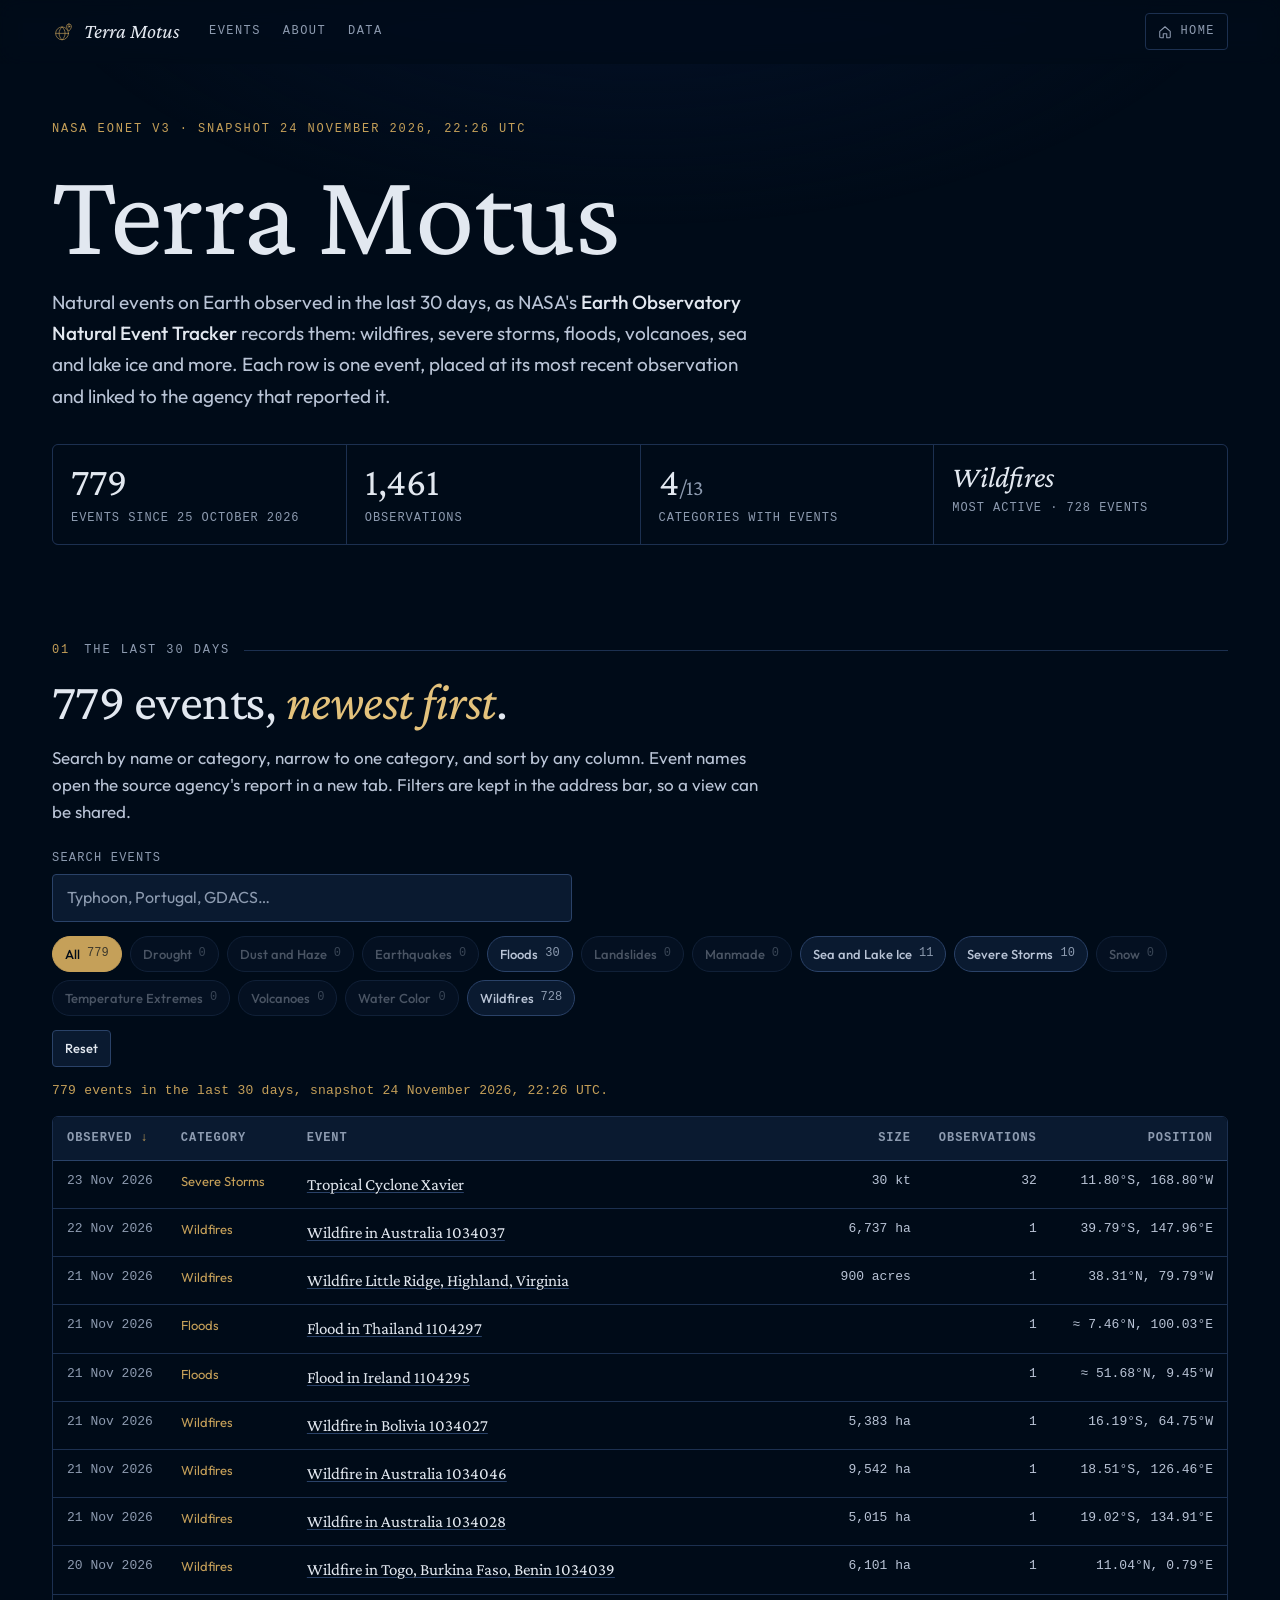
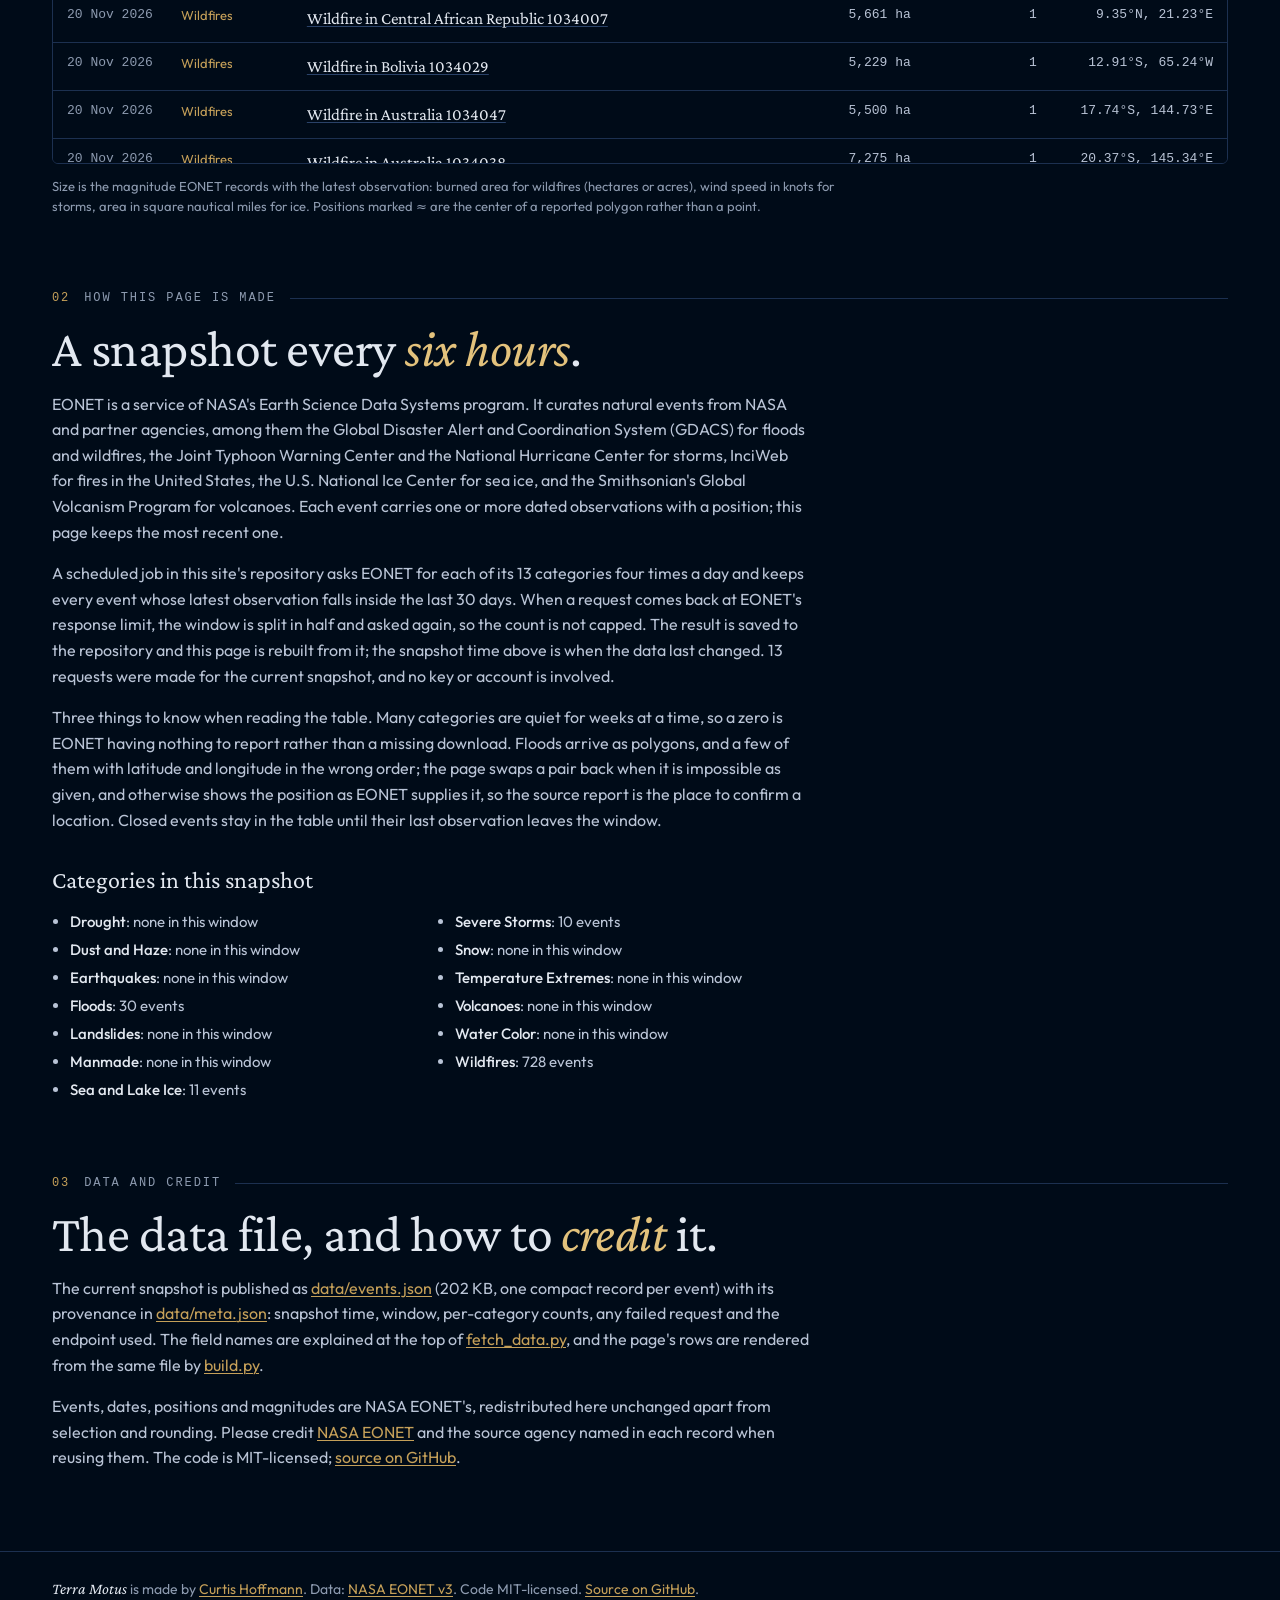
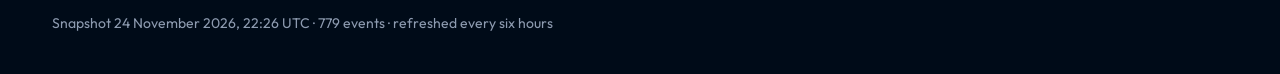
==== index.html @ b8966e3f "Refresh EONET snapshot 2026-11-24T22:26:30Z" ====
<!doctype html>
<html lang="en">
<head>
<meta charset="utf-8">
<meta name="viewport" content="width=device-width, initial-scale=1, viewport-fit=cover">
<title>Terra Motus · Natural events on Earth in the last 30 days</title>
<meta name="description" content="779 natural events observed on Earth in the 30 days to 24 November 2026, from NASA's Earth Observatory Natural Event Tracker (EONET): wildfires, severe storms, floods, volcanoes, sea and lake ice and more, each linked to the agency that reported it. Refreshed every six hours.">
<meta name="author" content="Curtis Hoffmann">
<meta name="robots" content="index, follow, max-image-preview:large">
<meta name="theme-color" content="#000b18">
<meta name="color-scheme" content="dark">
<link rel="canonical" href="https://curtishoffmann.com/terramotus/">
<link rel="icon" href="assets/favicon.svg" type="image/svg+xml">
<link rel="icon" href="assets/favicon-32.png" sizes="32x32" type="image/png">
<link rel="apple-touch-icon" href="assets/apple-touch-icon.png">
<meta property="og:type" content="website">
<meta property="og:site_name" content="Curtis Hoffmann">
<meta property="og:locale" content="en_US">
<meta property="og:title" content="Terra Motus · Natural events on Earth in the last 30 days">
<meta property="og:description" content="779 natural events observed on Earth in the 30 days to 24 November 2026, from NASA EONET: wildfires, severe storms, floods, volcanoes, sea ice and more. Refreshed every six hours.">
<meta property="og:url" content="https://curtishoffmann.com/terramotus/">
<meta property="og:image" content="https://curtishoffmann.com/terramotus/assets/og-image.png">
<meta property="og:image:width" content="1200">
<meta property="og:image:height" content="630">
<meta property="og:image:alt" content="Terra Motus: natural events on Earth from NASA EONET">
<meta name="twitter:card" content="summary_large_image">
<meta name="twitter:title" content="Terra Motus · Natural events on Earth in the last 30 days">
<meta name="twitter:description" content="779 natural events observed on Earth in the 30 days to 24 November 2026, from NASA EONET. Refreshed every six hours.">
<meta name="twitter:image" content="https://curtishoffmann.com/terramotus/assets/og-image.png">
<link rel="preconnect" href="https://fonts.googleapis.com">
<link rel="preconnect" href="https://fonts.gstatic.com" crossorigin>
<link href="https://fonts.googleapis.com/css2?family=Outfit:wght@400;500;600&amp;family=Crimson+Pro:ital,wght@0,400;0,600;1,400&amp;display=swap" rel="stylesheet">
<link rel="stylesheet" href="assets/styles.css?v=20261124T2226">
<script type="application/ld+json">
{
 "@context": "https://schema.org",
 "@graph": [
  {
   "@type": "WebPage",
   "@id": "https://curtishoffmann.com/terramotus/",
   "url": "https://curtishoffmann.com/terramotus/",
   "name": "Terra Motus · Natural events on Earth in the last 30 days",
   "description": "779 natural events observed on Earth in the 30 days to 24 November 2026, from NASA's Earth Observatory Natural Event Tracker (EONET): wildfires, severe storms, floods, volcanoes, sea and lake ice and more, each linked to the agency that reported it.",
   "author": {
    "@type": "Person",
    "name": "Curtis Hoffmann",
    "url": "https://curtishoffmann.com/"
   },
   "dateModified": "2026-11-24T22:26:30Z",
   "inLanguage": "en",
   "isPartOf": {
    "@type": "WebSite",
    "name": "Curtis Hoffmann",
    "url": "https://curtishoffmann.com/"
   },
   "primaryImageOfPage": "https://curtishoffmann.com/terramotus/assets/og-image.png"
  },
  {
   "@type": "Dataset",
   "@id": "https://curtishoffmann.com/terramotus/data/events.json",
   "name": "Terra Motus EONET snapshot",
   "description": "779 EONET events whose most recent observation falls in the 30 days before 24 November 2026, 22:26 UTC: id, title, category, latest and first observation dates, observation count, position of the latest observation, magnitude where given, source link and closing date. Refreshed every six hours by a GitHub Actions workflow.",
   "creator": {
    "@type": "Person",
    "name": "Curtis Hoffmann",
    "url": "https://curtishoffmann.com/"
   },
   "dateModified": "2026-11-24T22:26:30Z",
   "temporalCoverage": "2026-10-25/2026-11-24",
   "isBasedOn": "https://eonet.gsfc.nasa.gov/",
   "sdPublisher": {
    "@type": "Organization",
    "name": "NASA Earth Science Data Systems",
    "url": "https://eonet.gsfc.nasa.gov/"
   },
   "keywords": [
    "NASA EONET",
    "natural events",
    "wildfires",
    "severe storms",
    "floods",
    "volcanoes",
    "sea ice",
    "Earth observation"
   ],
   "distribution": {
    "@type": "DataDownload",
    "encodingFormat": "application/json",
    "contentUrl": "https://curtishoffmann.com/terramotus/data/events.json"
   }
  },
  {
   "@type": "BreadcrumbList",
   "itemListElement": [
    {
     "@type": "ListItem",
     "position": 1,
     "name": "Curtis Hoffmann",
     "item": "https://curtishoffmann.com/"
    },
    {
     "@type": "ListItem",
     "position": 2,
     "name": "Terra Motus",
     "item": "https://curtishoffmann.com/terramotus/"
    }
   ]
  }
 ]
}
</script>
</head>
<body>
<a class="skip-link" href="#main">Skip to content</a>

<nav class="nav" id="nav" aria-label="Page sections">
  <div class="nav-inner">
    <a class="nav-title" href="https://curtishoffmann.com/terramotus/">
      <svg class="mark" viewBox="0 0 48 48" fill="none" stroke="currentColor" stroke-width="1.4" stroke-linecap="round" stroke-linejoin="round" aria-hidden="true"><circle cx="22" cy="27" r="14"/><path d="M8 27h28"/><path d="M22 13c-4.5 4-6.5 8.5-6.5 14s2 10 6.5 14M22 13c4.5 4 6.5 8.5 6.5 14s-2 10-6.5 14"/><path d="M37 6.5a5.5 5.5 0 0 0-5.5 5.5c0 4 5.5 10 5.5 10s5.5-6 5.5-10A5.5 5.5 0 0 0 37 6.5z" fill="#000b18"/><circle cx="37" cy="12" r="1.8"/></svg>
      <span>Terra Motus</span>
    </a>
    <div class="nav-links" id="nav-links">
      <a class="nav-link" href="#events">Events</a>
      <a class="nav-link" href="#about">About</a>
      <a class="nav-link" href="#data">Data</a>
    </div>
    <a class="nav-home" href="https://curtishoffmann.com/" title="Curtis Hoffmann, home">
      <svg viewBox="0 0 24 24" fill="none" stroke="currentColor" stroke-width="1.8" stroke-linecap="round" stroke-linejoin="round" aria-hidden="true"><path d="M3 11l9-8 9 8v9a2 2 0 0 1-2 2h-4v-7H9v7H5a2 2 0 0 1-2-2v-9z"/></svg>
      <span class="lbl">Home</span>
    </a>
  </div>
</nav>

<main id="main">
<header class="hero wrap">
  <p class="eyebrow">NASA EONET v3 · snapshot 24 November 2026, 22:26 UTC</p>
  <h1>Terra Motus</h1>
  <p class="lead">Natural events on Earth observed in the last 30 days, as NASA's <strong>Earth Observatory Natural Event Tracker</strong> records them: wildfires, severe storms, floods, volcanoes, sea and lake ice and more. Each row is one event, placed at its most recent observation and linked to the agency that reported it.</p>
  <div class="stats" role="list">
    <div class="stat" role="listitem"><div class="num">779</div><div class="lbl">events since 25 October 2026</div></div>
    <div class="stat" role="listitem"><div class="num">1,461</div><div class="lbl">observations</div></div>
    <div class="stat" role="listitem"><div class="num">4<span class="of">/13</span></div><div class="lbl">categories with events</div></div>
    <div class="stat" role="listitem"><div class="num small">Wildfires</div><div class="lbl">most active · 728 events</div></div>
  </div>
</header>

<section id="events" class="block wrap">
  <div class="section-label"><span class="num">01</span><span>The last 30 days</span><span class="rule"></span></div>
  <h2>779 events, <em>newest first</em>.</h2>
  <p class="deck">Search by name or category, narrow to one category, and sort by any column. Event names open the source agency's report in a new tab. Filters are kept in the address bar, so a view can be shared.</p>
  
  <div class="filters">
    <div class="f-q"><label for="f-q">Search events</label><input id="f-q" type="search" placeholder="Typhoon, Portugal, GDACS…" autocomplete="off"></div>
    <div class="f-cats" role="group" aria-label="Filter by category">
        <button type="button" class="chip" data-c="" aria-pressed="true">All <span class="cnt">779</span></button>
        <button type="button" class="chip" data-c="drought" aria-pressed="false" disabled>Drought <span class="cnt">0</span></button>
        <button type="button" class="chip" data-c="dustHaze" aria-pressed="false" disabled>Dust and Haze <span class="cnt">0</span></button>
        <button type="button" class="chip" data-c="earthquakes" aria-pressed="false" disabled>Earthquakes <span class="cnt">0</span></button>
        <button type="button" class="chip" data-c="floods" aria-pressed="false">Floods <span class="cnt">30</span></button>
        <button type="button" class="chip" data-c="landslides" aria-pressed="false" disabled>Landslides <span class="cnt">0</span></button>
        <button type="button" class="chip" data-c="manmade" aria-pressed="false" disabled>Manmade <span class="cnt">0</span></button>
        <button type="button" class="chip" data-c="seaLakeIce" aria-pressed="false">Sea and Lake Ice <span class="cnt">11</span></button>
        <button type="button" class="chip" data-c="severeStorms" aria-pressed="false">Severe Storms <span class="cnt">10</span></button>
        <button type="button" class="chip" data-c="snow" aria-pressed="false" disabled>Snow <span class="cnt">0</span></button>
        <button type="button" class="chip" data-c="tempExtremes" aria-pressed="false" disabled>Temperature Extremes <span class="cnt">0</span></button>
        <button type="button" class="chip" data-c="volcanoes" aria-pressed="false" disabled>Volcanoes <span class="cnt">0</span></button>
        <button type="button" class="chip" data-c="waterColor" aria-pressed="false" disabled>Water Color <span class="cnt">0</span></button>
        <button type="button" class="chip" data-c="wildfires" aria-pressed="false">Wildfires <span class="cnt">728</span></button>
    </div>
    <div class="f-actions"><button class="btn small" type="button" id="f-reset">Reset</button></div>
  </div>
  <p class="status" id="status" aria-live="polite">779 events in the last 30 days, snapshot 24 November 2026, 22:26 UTC.</p>
  <noscript><p class="note">Search, filters and sorting need JavaScript. The full table is below, newest first.</p></noscript>
  <div class="table-wrap">
    <table class="events" id="events-table">
      <caption class="sr-only">Natural events observed in the last 30 days, from NASA EONET, newest first</caption>
      <thead>
        <tr>
          <th scope="col" data-k="d" aria-sort="descending"><button type="button">Observed</button></th>
          <th scope="col" data-k="c"><button type="button">Category</button></th>
          <th scope="col" data-k="t"><button type="button">Event</button></th>
          <th scope="col" data-k="m" class="num"><button type="button">Size</button></th>
          <th scope="col" data-k="n" class="num"><button type="button">Observations</button></th>
          <th scope="col" class="num">Position</th>
        </tr>
      </thead>
      <tbody id="rows">
<tr><td>23 Nov 2026</td><td>Severe Storms</td><td><a href="https://www.metoc.navy.mil/jtwc/products/sh0427.tcw" target="_blank" rel="noopener">Tropical Cyclone Xavier</a></td><td>30 kt</td><td title="Observed 32 times since 15 Nov 2026">32</td><td>11.80°S, 168.80°W</td></tr>
<tr><td>22 Nov 2026</td><td>Wildfires</td><td><a href="https://www.gdacs.org/report.aspx?eventtype=WF&amp;eventid=1034037" target="_blank" rel="noopener">Wildfire in Australia 1034037</a></td><td>6,737 ha</td><td>1</td><td>39.79°S, 147.96°E</td></tr>
<tr><td>21 Nov 2026</td><td>Wildfires</td><td><a href="https://irwin.doi.gov/observer/incidents/2026-VAVAF-260139" target="_blank" rel="noopener">Wildfire Little Ridge, Highland, Virginia</a></td><td>900 acres</td><td>1</td><td>38.31°N, 79.79°W</td></tr>
<tr><td>21 Nov 2026</td><td>Floods</td><td><a href="https://www.gdacs.org/report.aspx?eventtype=FL&amp;eventid=1104297" target="_blank" rel="noopener">Flood in Thailand 1104297</a></td><td></td><td>1</td><td>≈ 7.46°N, 100.03°E</td></tr>
<tr><td>21 Nov 2026</td><td>Floods</td><td><a href="https://www.gdacs.org/report.aspx?eventtype=FL&amp;eventid=1104295" target="_blank" rel="noopener">Flood in Ireland 1104295</a></td><td></td><td>1</td><td>≈ 51.68°N, 9.45°W</td></tr>
<tr><td>21 Nov 2026</td><td>Wildfires</td><td><a href="https://www.gdacs.org/report.aspx?eventtype=WF&amp;eventid=1034027" target="_blank" rel="noopener">Wildfire in Bolivia 1034027</a></td><td>5,383 ha</td><td>1</td><td>16.19°S, 64.75°W</td></tr>
<tr><td>21 Nov 2026</td><td>Wildfires</td><td><a href="https://www.gdacs.org/report.aspx?eventtype=WF&amp;eventid=1034046" target="_blank" rel="noopener">Wildfire in Australia 1034046</a></td><td>9,542 ha</td><td>1</td><td>18.51°S, 126.46°E</td></tr>
<tr><td>21 Nov 2026</td><td>Wildfires</td><td><a href="https://www.gdacs.org/report.aspx?eventtype=WF&amp;eventid=1034028" target="_blank" rel="noopener">Wildfire in Australia 1034028</a></td><td>5,015 ha</td><td>1</td><td>19.02°S, 134.91°E</td></tr>
<tr><td>20 Nov 2026</td><td>Wildfires</td><td><a href="https://www.gdacs.org/report.aspx?eventtype=WF&amp;eventid=1034039" target="_blank" rel="noopener">Wildfire in Togo, Burkina Faso, Benin 1034039</a></td><td>6,101 ha</td><td>1</td><td>11.04°N, 0.79°E</td></tr>
<tr><td>20 Nov 2026</td><td>Wildfires</td><td><a href="https://www.gdacs.org/report.aspx?eventtype=WF&amp;eventid=1034007" target="_blank" rel="noopener">Wildfire in Central African Republic 1034007</a></td><td>5,661 ha</td><td>1</td><td>9.35°N, 21.23°E</td></tr>
<tr><td>20 Nov 2026</td><td>Wildfires</td><td><a href="https://www.gdacs.org/report.aspx?eventtype=WF&amp;eventid=1034029" target="_blank" rel="noopener">Wildfire in Bolivia 1034029</a></td><td>5,229 ha</td><td>1</td><td>12.91°S, 65.24°W</td></tr>
<tr><td>20 Nov 2026</td><td>Wildfires</td><td><a href="https://www.gdacs.org/report.aspx?eventtype=WF&amp;eventid=1034047" target="_blank" rel="noopener">Wildfire in Australia 1034047</a></td><td>5,500 ha</td><td>1</td><td>17.74°S, 144.73°E</td></tr>
<tr><td>20 Nov 2026</td><td>Wildfires</td><td><a href="https://www.gdacs.org/report.aspx?eventtype=WF&amp;eventid=1034038" target="_blank" rel="noopener">Wildfire in Australia 1034038</a></td><td>7,275 ha</td><td>1</td><td>20.37°S, 145.34°E</td></tr>
<tr><td>20 Nov 2026</td><td>Wildfires</td><td><a href="https://irwin.doi.gov/observer/incidents/2026-KYKYS-262353434" target="_blank" rel="noopener">Wildfire Vanderpool Mountain, Whitley, Kentucky</a></td><td>740 acres</td><td>1</td><td>36.65°N, 84.01°W</td></tr>
<tr><td>20 Nov 2026</td><td>Wildfires</td><td><a href="https://irwin.doi.gov/observer/incidents/2026-VAVAF-260136" target="_blank" rel="noopener">Wildfire White Oak Flat, Alleghany, Virginia</a></td><td>2,237 acres</td><td>1</td><td>37.84°N, 79.86°W</td></tr>
<tr><td>20 Nov 2026</td><td>Sea and Lake Ice</td><td><a href="https://usicecenter.gov/pub/Iceberg_Tabular.csv" target="_blank" rel="noopener">Iceberg D33B</a></td><td>252 NM²</td><td title="Observed 65 times since 8 Sep 2023">65</td><td>55.17°S, 36.91°W</td></tr>
<tr><td>20 Nov 2026</td><td>Sea and Lake Ice</td><td><a href="https://usicecenter.gov/pub/Iceberg_Tabular.csv" target="_blank" rel="noopener">Iceberg D32</a></td><td>54 NM²</td><td title="Observed 68 times since 21 Oct 2022">68</td><td>57.08°S, 41.04°W</td></tr>
<tr><td>20 Nov 2026</td><td>Sea and Lake Ice</td><td><a href="https://usicecenter.gov/pub/Iceberg_Tabular.csv" target="_blank" rel="noopener">Iceberg C39</a></td><td>24 NM²</td><td title="Observed 30 times since 29 Apr 2022">30</td><td>65.32°S, 54.00°E</td></tr>
<tr><td>20 Nov 2026</td><td>Sea and Lake Ice</td><td><a href="https://usicecenter.gov/pub/Iceberg_Tabular.csv" target="_blank" rel="noopener">Iceberg A85</a></td><td>30 NM²</td><td title="Observed 42 times since 21 Feb 2025">42</td><td>54.97°S, 43.99°W</td></tr>
<tr><td>20 Nov 2026</td><td>Sea and Lake Ice</td><td><a href="https://usicecenter.gov/pub/Iceberg_Tabular.csv" target="_blank" rel="noopener">Iceberg A84</a></td><td>72 NM²</td><td title="Observed 33 times since 31 Jan 2025">33</td><td>68.67°S, 88.40°W</td></tr>
<tr><td>20 Nov 2026</td><td>Sea and Lake Ice</td><td><a href="https://earthobservatory.nasa.gov/images/152848/antarctic-ice-shelf-spawns-iceberg-a-83" target="_blank" rel="noopener">Iceberg A83</a></td><td>84 NM²</td><td title="Observed 47 times since 24 May 2024">47</td><td>59.40°S, 48.93°W</td></tr>
<tr><td>20 Nov 2026</td><td>Sea and Lake Ice</td><td><a href="https://usicecenter.gov/pub/Iceberg_Tabular.csv" target="_blank" rel="noopener">Iceberg A81</a></td><td>700 NM²</td><td title="Observed 49 times since 27 Jan 2023">49</td><td>54.58°S, 34.64°W</td></tr>
<tr><td>20 Nov 2026</td><td>Sea and Lake Ice</td><td><a href="https://usicecenter.gov/Products/AntarcIcebergs" target="_blank" rel="noopener">Iceberg A76C</a></td><td>112 NM²</td><td title="Observed 68 times since 28 May 2021">68</td><td>57.66°S, 23.48°W</td></tr>
<tr><td>19 Nov 2026</td><td>Floods</td><td><a href="https://www.gdacs.org/report.aspx?eventtype=FL&amp;eventid=1104293" target="_blank" rel="noopener">Flood in Chile 1104293</a></td><td></td><td>1</td><td>≈ 33.10°S, 71.67°W</td></tr>
<tr><td>19 Nov 2026</td><td>Wildfires</td><td><a href="https://www.gdacs.org/report.aspx?eventtype=WF&amp;eventid=1034033" target="_blank" rel="noopener">Wildfire in South Sudan 1034033</a></td><td>7,172 ha</td><td>1</td><td>7.90°N, 26.52°E</td></tr>
<tr><td>19 Nov 2026</td><td>Wildfires</td><td><a href="https://www.gdacs.org/report.aspx?eventtype=WF&amp;eventid=1034049" target="_blank" rel="noopener">Wildfire in Burkina Faso 1034049</a></td><td>5,007 ha</td><td>1</td><td>13.95°N, 0.37°W</td></tr>
<tr><td>19 Nov 2026</td><td>Wildfires</td><td><a href="https://www.gdacs.org/report.aspx?eventtype=WF&amp;eventid=1034048" target="_blank" rel="noopener">Wildfire in Australia 1034048</a></td><td>5,166 ha</td><td>1</td><td>20.85°S, 145.68°E</td></tr>
<tr><td>19 Nov 2026</td><td>Wildfires</td><td><a href="https://www.gdacs.org/report.aspx?eventtype=WF&amp;eventid=1034002" target="_blank" rel="noopener">Wildfire in Australia 1034002</a></td><td>5,814 ha</td><td>1</td><td>17.22°S, 142.48°E</td></tr>
<tr><td>19 Nov 2026</td><td>Wildfires</td><td><a href="https://www.gdacs.org/report.aspx?eventtype=WF&amp;eventid=1033976" target="_blank" rel="noopener">Wildfire in Australia 1033976</a></td><td>5,119 ha</td><td>1</td><td>22.79°S, 125.75°E</td></tr>
<tr><td>19 Nov 2026</td><td>Severe Storms</td><td><a href="https://www.metoc.navy.mil/jtwc/products/io0526.tcw" target="_blank" rel="noopener">Tropical Cyclone Akvan</a></td><td>30 kt</td><td title="Observed 13 times since 16 Nov 2026">13</td><td>17.20°N, 84.70°E</td></tr>
<tr><td>18 Nov 2026</td><td>Wildfires</td><td><a href="https://www.gdacs.org/report.aspx?eventtype=WF&amp;eventid=1034024" target="_blank" rel="noopener">Wildfire in Togo, Burkina Faso, Benin 1034024</a></td><td>5,323 ha</td><td>1</td><td>11.14°N, 0.80°E</td></tr>
<tr><td>18 Nov 2026</td><td>Wildfires</td><td><a href="https://www.gdacs.org/report.aspx?eventtype=WF&amp;eventid=1034040" target="_blank" rel="noopener">Wildfire in South Sudan, Central African Republic 1034040</a></td><td>5,086 ha</td><td>1</td><td>8.11°N, 25.21°E</td></tr>
<tr><td>18 Nov 2026</td><td>Wildfires</td><td><a href="https://www.gdacs.org/report.aspx?eventtype=WF&amp;eventid=1034042" target="_blank" rel="noopener">Wildfire in South Sudan 1034042</a></td><td>5,547 ha</td><td>1</td><td>8.74°N, 24.99°E</td></tr>
<tr><td>18 Nov 2026</td><td>Wildfires</td><td><a href="https://www.gdacs.org/report.aspx?eventtype=WF&amp;eventid=1034034" target="_blank" rel="noopener">Wildfire in South Sudan 1034034</a></td><td>5,406 ha</td><td>1</td><td>8.66°N, 26.25°E</td></tr>
<tr><td>18 Nov 2026</td><td>Wildfires</td><td><a href="https://www.gdacs.org/report.aspx?eventtype=WF&amp;eventid=1033995" target="_blank" rel="noopener">Wildfire in South Sudan 1033995</a></td><td>5,799 ha</td><td>1</td><td>8.10°N, 28.73°E</td></tr>
<tr><td>18 Nov 2026</td><td>Wildfires</td><td><a href="https://www.gdacs.org/report.aspx?eventtype=WF&amp;eventid=1033993" target="_blank" rel="noopener">Wildfire in South Sudan 1033993</a></td><td>6,036 ha</td><td>1</td><td>8.51°N, 31.51°E</td></tr>
<tr><td>18 Nov 2026</td><td>Wildfires</td><td><a href="https://www.gdacs.org/report.aspx?eventtype=WF&amp;eventid=1034013" target="_blank" rel="noopener">Wildfire in Ghana, Burkina Faso 1034013</a></td><td>5,066 ha</td><td>1</td><td>11.07°N, 1.35°W</td></tr>
<tr><td>18 Nov 2026</td><td>Wildfires</td><td><a href="https://www.gdacs.org/report.aspx?eventtype=WF&amp;eventid=1033994" target="_blank" rel="noopener">Wildfire in Chad 1033994</a></td><td>6,041 ha</td><td>1</td><td>12.24°N, 20.25°E</td></tr>
<tr><td>18 Nov 2026</td><td>Wildfires</td><td><a href="https://www.gdacs.org/report.aspx?eventtype=WF&amp;eventid=1034041" target="_blank" rel="noopener">Wildfire in Central African Republic 1034041</a></td><td>5,224 ha</td><td>1</td><td>9.72°N, 22.12°E</td></tr>
<tr><td>18 Nov 2026</td><td>Wildfires</td><td><a href="https://www.gdacs.org/report.aspx?eventtype=WF&amp;eventid=1034004" target="_blank" rel="noopener">Wildfire in Australia 1034004</a></td><td>5,164 ha</td><td>1</td><td>19.35°S, 122.60°E</td></tr>
<tr><td>18 Nov 2026</td><td>Wildfires</td><td><a href="https://www.gdacs.org/report.aspx?eventtype=WF&amp;eventid=1034003" target="_blank" rel="noopener">Wildfire in Australia 1034003</a></td><td>5,173 ha</td><td>1</td><td>15.20°S, 133.37°E</td></tr>
<tr><td>18 Nov 2026</td><td>Wildfires</td><td><a href="https://irwin.doi.gov/observer/incidents/2026-TNTNS-261114" target="_blank" rel="noopener">Wildfire Greene - Caney Creek Lane, Greene, Tennessee</a></td><td>500 acres</td><td>1</td><td>36.36°N, 82.80°W</td></tr>
<tr><td>18 Nov 2026</td><td>Wildfires</td><td><a href="https://irwin.doi.gov/observer/incidents/2026-TXHGR-000422" target="_blank" rel="noopener">Prescribed Fire 2027 TXTMR HFR RX, Matagorda, Texas</a></td><td>1,016 acres</td><td>1</td><td>28.76°N, 95.81°W</td></tr>
<tr><td>18 Nov 2026</td><td>Wildfires</td><td><a href="https://irwin.doi.gov/observer/incidents/2026-ALALF-000534" target="_blank" rel="noopener">Prescribed Fire OAK Compartment 29 RX, Bibb, Alabama</a></td><td>713 acres</td><td>1</td><td>32.95°N, 87.35°W</td></tr>
<tr><td>18 Nov 2026</td><td>Wildfires</td><td><a href="https://irwin.doi.gov/observer/incidents/2026-WIWIS-RX3524" target="_blank" rel="noopener">Prescribed Fire rx-Lapham Good Oak 2026, Waukesha, Wisconsin</a></td><td>638 acres</td><td>1</td><td>43.04°N, 88.40°W</td></tr>
<tr><td>17 Nov 2026</td><td>Floods</td><td><a href="https://www.gdacs.org/report.aspx?eventtype=FL&amp;eventid=1104294" target="_blank" rel="noopener">Flood in Colombia 1104294</a></td><td></td><td>1</td><td>≈ 6.25°N, 75.54°W</td></tr>
<tr><td>17 Nov 2026</td><td>Wildfires</td><td><a href="https://www.gdacs.org/report.aspx?eventtype=WF&amp;eventid=1033973" target="_blank" rel="noopener">Wildfire in South Sudan, Sudan 1033973</a></td><td>5,204 ha</td><td>1</td><td>8.92°N, 24.79°E</td></tr>
<tr><td>17 Nov 2026</td><td>Wildfires</td><td><a href="https://www.gdacs.org/report.aspx?eventtype=WF&amp;eventid=1033983" target="_blank" rel="noopener">Wildfire in South Sudan, Central African Republic 1033983</a></td><td>6,361 ha</td><td>1</td><td>8.20°N, 25.17°E</td></tr>
<tr><td>17 Nov 2026</td><td>Wildfires</td><td><a href="https://www.gdacs.org/report.aspx?eventtype=WF&amp;eventid=1034025" target="_blank" rel="noopener">Wildfire in South Sudan 1034025</a></td><td>6,183 ha</td><td>1</td><td>8.07°N, 26.17°E</td></tr>
<tr><td>17 Nov 2026</td><td>Wildfires</td><td><a href="https://www.gdacs.org/report.aspx?eventtype=WF&amp;eventid=1034010" target="_blank" rel="noopener">Wildfire in South Sudan 1034010</a></td><td>7,174 ha</td><td>1</td><td>7.50°N, 26.20°E</td></tr>
<tr><td>17 Nov 2026</td><td>Wildfires</td><td><a href="https://www.gdacs.org/report.aspx?eventtype=WF&amp;eventid=1034009" target="_blank" rel="noopener">Wildfire in South Sudan 1034009</a></td><td>5,371 ha</td><td>1</td><td>7.33°N, 26.92°E</td></tr>
<tr><td>17 Nov 2026</td><td>Wildfires</td><td><a href="https://www.gdacs.org/report.aspx?eventtype=WF&amp;eventid=1034008" target="_blank" rel="noopener">Wildfire in South Sudan 1034008</a></td><td>6,667 ha</td><td>1</td><td>7.93°N, 29.71°E</td></tr>
<tr><td>17 Nov 2026</td><td>Wildfires</td><td><a href="https://www.gdacs.org/report.aspx?eventtype=WF&amp;eventid=1033984" target="_blank" rel="noopener">Wildfire in South Sudan 1033984</a></td><td>6,284 ha</td><td>1</td><td>7.31°N, 27.13°E</td></tr>
<tr><td>17 Nov 2026</td><td>Wildfires</td><td><a href="https://www.gdacs.org/report.aspx?eventtype=WF&amp;eventid=1033963" target="_blank" rel="noopener">Wildfire in South Sudan 1033963</a></td><td>7,718 ha</td><td>1</td><td>8.34°N, 26.33°E</td></tr>
<tr><td>17 Nov 2026</td><td>Wildfires</td><td><a href="https://www.gdacs.org/report.aspx?eventtype=WF&amp;eventid=1033985" target="_blank" rel="noopener">Wildfire in South Africa 1033985</a></td><td>12,214 ha</td><td>1</td><td>34.41°S, 20.50°E</td></tr>
<tr><td>17 Nov 2026</td><td>Wildfires</td><td><a href="https://www.gdacs.org/report.aspx?eventtype=WF&amp;eventid=1033962" target="_blank" rel="noopener">Wildfire in Burkina Faso 1033962</a></td><td>7,510 ha</td><td>1</td><td>11.45°N, 0.94°E</td></tr>
<tr><td>17 Nov 2026</td><td>Wildfires</td><td><a href="https://www.gdacs.org/report.aspx?eventtype=WF&amp;eventid=1033977" target="_blank" rel="noopener">Wildfire in Bolivia 1033977</a></td><td>6,703 ha</td><td>1</td><td>13.82°S, 64.27°W</td></tr>
<tr><td>17 Nov 2026</td><td>Wildfires</td><td><a href="https://www.gdacs.org/report.aspx?eventtype=WF&amp;eventid=1034014" target="_blank" rel="noopener">Wildfire in Benin, Burkina Faso 1034014</a></td><td>7,499 ha</td><td>1</td><td>11.29°N, 1.69°E</td></tr>
<tr><td>17 Nov 2026</td><td>Wildfires</td><td><a href="https://www.gdacs.org/report.aspx?eventtype=WF&amp;eventid=1034001" target="_blank" rel="noopener">Wildfire in Australia 1034001</a></td><td>5,491 ha</td><td>1</td><td>17.57°S, 124.98°E</td></tr>
<tr><td>17 Nov 2026</td><td>Wildfires</td><td><a href="https://www.gdacs.org/report.aspx?eventtype=WF&amp;eventid=1033978" target="_blank" rel="noopener">Wildfire in Australia 1033978</a></td><td>9,478 ha</td><td>1</td><td>19.27°S, 122.45°E</td></tr>
<tr><td>17 Nov 2026</td><td>Wildfires</td><td><a href="https://www.gdacs.org/report.aspx?eventtype=WF&amp;eventid=1033956" target="_blank" rel="noopener">Wildfire in Australia 1033956</a></td><td>17,216 ha</td><td>1</td><td>22.78°S, 125.89°E</td></tr>
<tr><td>16 Nov 2026</td><td>Floods</td><td><a href="https://www.gdacs.org/report.aspx?eventtype=FL&amp;eventid=1104290" target="_blank" rel="noopener">Flood in United States 1104290</a></td><td></td><td>1</td><td>≈ 26.05°N, 80.19°W</td></tr>
<tr><td>16 Nov 2026</td><td>Wildfires</td><td><a href="https://www.gdacs.org/report.aspx?eventtype=WF&amp;eventid=1033996" target="_blank" rel="noopener">Wildfire in South Sudan, Sudan 1033996</a></td><td>10,767 ha</td><td>1</td><td>8.91°N, 24.80°E</td></tr>
<tr><td>16 Nov 2026</td><td>Wildfires</td><td><a href="https://www.gdacs.org/report.aspx?eventtype=WF&amp;eventid=1034043" target="_blank" rel="noopener">Wildfire in South Sudan 1034043</a></td><td>5,029 ha</td><td>1</td><td>7.36°N, 31.41°E</td></tr>
<tr><td>16 Nov 2026</td><td>Wildfires</td><td><a href="https://www.gdacs.org/report.aspx?eventtype=WF&amp;eventid=1033939" target="_blank" rel="noopener">Wildfire in South Africa 1033939</a></td><td>5,430 ha</td><td>1</td><td>27.77°S, 23.23°E</td></tr>
<tr><td>16 Nov 2026</td><td>Wildfires</td><td><a href="https://www.gdacs.org/report.aspx?eventtype=WF&amp;eventid=1033974" target="_blank" rel="noopener">Wildfire in Nigeria 1033974</a></td><td>5,378 ha</td><td>1</td><td>11.90°N, 4.80°E</td></tr>
<tr><td>16 Nov 2026</td><td>Wildfires</td><td><a href="https://www.gdacs.org/report.aspx?eventtype=WF&amp;eventid=1034051" target="_blank" rel="noopener">Wildfire in Madagascar 1034051</a></td><td>5,104 ha</td><td>1</td><td>15.64°S, 48.29°E</td></tr>
<tr><td>16 Nov 2026</td><td>Wildfires</td><td><a href="https://www.gdacs.org/report.aspx?eventtype=WF&amp;eventid=1034035" target="_blank" rel="noopener">Wildfire in Madagascar 1034035</a></td><td>5,938 ha</td><td>1</td><td>15.08°S, 48.33°E</td></tr>
<tr><td>16 Nov 2026</td><td>Wildfires</td><td><a href="https://www.gdacs.org/report.aspx?eventtype=WF&amp;eventid=1033964" target="_blank" rel="noopener">Wildfire in Chad 1033964</a></td><td>5,909 ha</td><td>1</td><td>11.85°N, 19.45°E</td></tr>
<tr><td>16 Nov 2026</td><td>Wildfires</td><td><a href="https://www.gdacs.org/report.aspx?eventtype=WF&amp;eventid=1034050" target="_blank" rel="noopener">Wildfire in Brazil 1034050</a></td><td>5,958 ha</td><td>1</td><td>0.38°S, 51.62°W</td></tr>
<tr><td>16 Nov 2026</td><td>Wildfires</td><td><a href="https://www.gdacs.org/report.aspx?eventtype=WF&amp;eventid=1034021" target="_blank" rel="noopener">Wildfire in Brazil 1034021</a></td><td>5,693 ha</td><td>1</td><td>1.24°S, 51.77°W</td></tr>
<tr><td>16 Nov 2026</td><td>Wildfires</td><td><a href="https://www.gdacs.org/report.aspx?eventtype=WF&amp;eventid=1033972" target="_blank" rel="noopener">Wildfire in Botswana 1033972</a></td><td>5,220 ha</td><td>1</td><td>21.86°S, 24.46°E</td></tr>
<tr><td>16 Nov 2026</td><td>Wildfires</td><td><a href="https://www.gdacs.org/report.aspx?eventtype=WF&amp;eventid=1033946" target="_blank" rel="noopener">Wildfire in Botswana 1033946</a></td><td>5,194 ha</td><td>1</td><td>20.47°S, 22.61°E</td></tr>
<tr><td>16 Nov 2026</td><td>Wildfires</td><td><a href="https://www.gdacs.org/report.aspx?eventtype=WF&amp;eventid=1033965" target="_blank" rel="noopener">Wildfire in Benin, Burkina Faso 1033965</a></td><td>5,026 ha</td><td>1</td><td>11.41°N, 2.06°E</td></tr>
<tr><td>16 Nov 2026</td><td>Wildfires</td><td><a href="https://www.gdacs.org/report.aspx?eventtype=WF&amp;eventid=1034005" target="_blank" rel="noopener">Wildfire in Australia 1034005</a></td><td>5,230 ha</td><td>1</td><td>14.96°S, 142.46°E</td></tr>
<tr><td>16 Nov 2026</td><td>Wildfires</td><td><a href="https://www.gdacs.org/report.aspx?eventtype=WF&amp;eventid=1033991" target="_blank" rel="noopener">Wildfire in Australia 1033991</a></td><td>5,734 ha</td><td>1</td><td>15.95°S, 128.48°E</td></tr>
<tr><td>16 Nov 2026</td><td>Wildfires</td><td><a href="https://www.gdacs.org/report.aspx?eventtype=WF&amp;eventid=1033979" target="_blank" rel="noopener">Wildfire in Australia 1033979</a></td><td>7,888 ha</td><td>1</td><td>21.46°S, 125.45°E</td></tr>
<tr><td>16 Nov 2026</td><td>Wildfires</td><td><a href="https://www.gdacs.org/report.aspx?eventtype=WF&amp;eventid=1033957" target="_blank" rel="noopener">Wildfire in Australia 1033957</a></td><td>6,380 ha</td><td>1</td><td>22.67°S, 126.04°E</td></tr>
<tr><td>16 Nov 2026</td><td>Wildfires</td><td><a href="https://www.gdacs.org/report.aspx?eventtype=WF&amp;eventid=1033953" target="_blank" rel="noopener">Wildfire in Australia 1033953</a></td><td>5,338 ha</td><td>1</td><td>22.68°S, 126.04°E</td></tr>
<tr><td>16 Nov 2026</td><td>Wildfires</td><td><a href="https://www.gdacs.org/report.aspx?eventtype=WF&amp;eventid=1033942" target="_blank" rel="noopener">Wildfire in Australia 1033942</a></td><td>6,613 ha</td><td>1</td><td>21.47°S, 126.08°E</td></tr>
<tr><td>16 Nov 2026</td><td>Wildfires</td><td><a href="https://irwin.doi.gov/observer/incidents/2026-CAENF-035548" target="_blank" rel="noopener">Prescribed Fire STEELY MILL RX, El Dorado, California</a></td><td>1,406 acres</td><td>1</td><td>38.62°N, 120.50°W</td></tr>
<tr><td>16 Nov 2026</td><td>Wildfires</td><td><a href="https://irwin.doi.gov/observer/incidents/2026-AROZF-003220" target="_blank" rel="noopener">Wildfire Shady Hollow, Logan, Arkansas</a></td><td>2,787 acres</td><td>1</td><td>35.22°N, 93.43°W</td></tr>
<tr><td>16 Nov 2026</td><td>Wildfires</td><td><a href="https://irwin.doi.gov/observer/incidents/2026-MTLNF-260581" target="_blank" rel="noopener">Prescribed Fire RX D7 Second Skinny Landings, Mineral, Montana</a></td><td>542 acres</td><td>1</td><td>47.12°N, 114.75°W</td></tr>
<tr><td>16 Nov 2026</td><td>Wildfires</td><td><a href="https://irwin.doi.gov/observer/incidents/2026-AZCOF-001646" target="_blank" rel="noopener">Prescribed Fire Elk/Clark Piles RX, Coconino, Arizona</a></td><td>979 acres</td><td>1</td><td>35.05°N, 111.58°W</td></tr>
<tr><td>15 Nov 2026</td><td>Floods</td><td><a href="https://www.gdacs.org/report.aspx?eventtype=FL&amp;eventid=1104289" target="_blank" rel="noopener">Flood in Mexico 1104289</a></td><td></td><td>1</td><td>≈ 19.87°N, 96.78°W</td></tr>
<tr><td>15 Nov 2026</td><td>Wildfires</td><td><a href="https://www.gdacs.org/report.aspx?eventtype=WF&amp;eventid=1034011" target="_blank" rel="noopener">Wildfire in Sudan, South Sudan 1034011</a></td><td>5,724 ha</td><td>1</td><td>9.55°N, 30.94°E</td></tr>
<tr><td>15 Nov 2026</td><td>Wildfires</td><td><a href="https://www.gdacs.org/report.aspx?eventtype=WF&amp;eventid=1033997" target="_blank" rel="noopener">Wildfire in South Sudan, Central African Republic 1033997</a></td><td>5,611 ha</td><td>1</td><td>8.27°N, 25.10°E</td></tr>
<tr><td>15 Nov 2026</td><td>Wildfires</td><td><a href="https://www.gdacs.org/report.aspx?eventtype=WF&amp;eventid=1034052" target="_blank" rel="noopener">Wildfire in Nigeria, Cameroon 1034052</a></td><td>5,008 ha</td><td>1</td><td>11.81°N, 14.40°E</td></tr>
<tr><td>15 Nov 2026</td><td>Wildfires</td><td><a href="https://www.gdacs.org/report.aspx?eventtype=WF&amp;eventid=1034044" target="_blank" rel="noopener">Wildfire in Madagascar 1034044</a></td><td>5,010 ha</td><td>1</td><td>15.62°S, 48.45°E</td></tr>
<tr><td>15 Nov 2026</td><td>Wildfires</td><td><a href="https://www.gdacs.org/report.aspx?eventtype=WF&amp;eventid=1033981" target="_blank" rel="noopener">Wildfire in Madagascar 1033981</a></td><td>5,439 ha</td><td>1</td><td>15.27°S, 48.28°E</td></tr>
<tr><td>15 Nov 2026</td><td>Wildfires</td><td><a href="https://www.gdacs.org/report.aspx?eventtype=WF&amp;eventid=1034012" target="_blank" rel="noopener">Wildfire in Chad 1034012</a></td><td>6,431 ha</td><td>1</td><td>9.78°N, 19.57°E</td></tr>
<tr><td>15 Nov 2026</td><td>Wildfires</td><td><a href="https://www.gdacs.org/report.aspx?eventtype=WF&amp;eventid=1034000" target="_blank" rel="noopener">Wildfire in Chad 1034000</a></td><td>5,316 ha</td><td>1</td><td>9.96°N, 19.94°E</td></tr>
<tr><td>15 Nov 2026</td><td>Wildfires</td><td><a href="https://www.gdacs.org/report.aspx?eventtype=WF&amp;eventid=1033987" target="_blank" rel="noopener">Wildfire in Central African Republic 1033987</a></td><td>7,846 ha</td><td>1</td><td>9.21°N, 21.76°E</td></tr>
<tr><td>15 Nov 2026</td><td>Wildfires</td><td><a href="https://www.gdacs.org/report.aspx?eventtype=WF&amp;eventid=1034053" target="_blank" rel="noopener">Wildfire in Bolivia, Brazil 1034053</a></td><td>5,209 ha</td><td>1</td><td>12.29°S, 65.02°W</td></tr>
<tr><td>15 Nov 2026</td><td>Wildfires</td><td><a href="https://www.gdacs.org/report.aspx?eventtype=WF&amp;eventid=1033986" target="_blank" rel="noopener">Wildfire in Benin, Burkina Faso 1033986</a></td><td>10,268 ha</td><td>1</td><td>11.41°N, 2.10°E</td></tr>
<tr><td>15 Nov 2026</td><td>Wildfires</td><td><a href="https://www.gdacs.org/report.aspx?eventtype=WF&amp;eventid=1034045" target="_blank" rel="noopener">Wildfire in Benin 1034045</a></td><td>5,765 ha</td><td>1</td><td>11.01°N, 1.65°E</td></tr>
<tr><td>15 Nov 2026</td><td>Wildfires</td><td><a href="https://www.gdacs.org/report.aspx?eventtype=WF&amp;eventid=1033992" target="_blank" rel="noopener">Wildfire in Australia 1033992</a></td><td>6,322 ha</td><td>1</td><td>15.79°S, 130.96°E</td></tr>
<tr><td>15 Nov 2026</td><td>Wildfires</td><td><a href="https://www.gdacs.org/report.aspx?eventtype=WF&amp;eventid=1033943" target="_blank" rel="noopener">Wildfire in Australia 1033943</a></td><td>15,726 ha</td><td>1</td><td>22.53°S, 125.55°E</td></tr>
<tr><td>15 Nov 2026</td><td>Wildfires</td><td><a href="https://www.gdacs.org/report.aspx?eventtype=WF&amp;eventid=1033916" target="_blank" rel="noopener">Wildfire in Australia 1033916</a></td><td>5,939 ha</td><td>1</td><td>22.35°S, 139.30°E</td></tr>
<tr><td>15 Nov 2026</td><td>Wildfires</td><td><a href="https://www.gdacs.org/report.aspx?eventtype=WF&amp;eventid=1033907" target="_blank" rel="noopener">Wildfire in Australia 1033907</a></td><td>5,306 ha</td><td>1</td><td>19.15°S, 124.32°E</td></tr>
<tr><td>15 Nov 2026</td><td>Wildfires</td><td><a href="https://www.gdacs.org/report.aspx?eventtype=WF&amp;eventid=1033906" target="_blank" rel="noopener">Wildfire in Australia 1033906</a></td><td>5,059 ha</td><td>1</td><td>18.80°S, 123.69°E</td></tr>
<tr><td>14 Nov 2026</td><td>Floods</td><td><a href="https://www.gdacs.org/report.aspx?eventtype=FL&amp;eventid=1104287" target="_blank" rel="noopener">Flood in Spain 1104287</a></td><td></td><td>1</td><td>≈ 42.35°N, 7.90°W</td></tr>
<tr><td>14 Nov 2026</td><td>Floods</td><td><a href="https://www.gdacs.org/report.aspx?eventtype=FL&amp;eventid=1104286" target="_blank" rel="noopener">Flood in South Africa 1104286</a></td><td></td><td>1</td><td>≈ 26.91°S, 27.46°E</td></tr>
<tr><td>14 Nov 2026</td><td>Wildfires</td><td><a href="https://www.gdacs.org/report.aspx?eventtype=WF&amp;eventid=1033948" target="_blank" rel="noopener">Wildfire in Sudan 1033948</a></td><td>5,631 ha</td><td>1</td><td>12.40°N, 30.14°E</td></tr>
<tr><td>14 Nov 2026</td><td>Wildfires</td><td><a href="https://www.gdacs.org/report.aspx?eventtype=WF&amp;eventid=1033982" target="_blank" rel="noopener">Wildfire in South Sudan 1033982</a></td><td>13,167 ha</td><td>1</td><td>7.48°N, 29.19°E</td></tr>
<tr><td>14 Nov 2026</td><td>Wildfires</td><td><a href="https://www.gdacs.org/report.aspx?eventtype=WF&amp;eventid=1033966" target="_blank" rel="noopener">Wildfire in South Sudan 1033966</a></td><td>5,696 ha</td><td>1</td><td>8.49°N, 26.44°E</td></tr>
<tr><td>14 Nov 2026</td><td>Wildfires</td><td><a href="https://www.gdacs.org/report.aspx?eventtype=WF&amp;eventid=1033918" target="_blank" rel="noopener">Wildfire in South Sudan 1033918</a></td><td>5,780 ha</td><td>1</td><td>7.69°N, 29.80°E</td></tr>
<tr><td>14 Nov 2026</td><td>Wildfires</td><td><a href="https://www.gdacs.org/report.aspx?eventtype=WF&amp;eventid=1034015" target="_blank" rel="noopener">Wildfire in Nigeria 1034015</a></td><td>5,254 ha</td><td>1</td><td>12.51°N, 6.78°E</td></tr>
<tr><td>14 Nov 2026</td><td>Wildfires</td><td><a href="https://www.gdacs.org/report.aspx?eventtype=WF&amp;eventid=1033947" target="_blank" rel="noopener">Wildfire in Nigeria 1033947</a></td><td>6,595 ha</td><td>1</td><td>12.50°N, 7.05°E</td></tr>
<tr><td>14 Nov 2026</td><td>Wildfires</td><td><a href="https://www.gdacs.org/report.aspx?eventtype=WF&amp;eventid=1033921" target="_blank" rel="noopener">Wildfire in Nigeria 1033921</a></td><td>8,857 ha</td><td>1</td><td>9.45°N, 10.67°E</td></tr>
<tr><td>14 Nov 2026</td><td>Wildfires</td><td><a href="https://www.gdacs.org/report.aspx?eventtype=WF&amp;eventid=1033919" target="_blank" rel="noopener">Wildfire in Nigeria 1033919</a></td><td>7,098 ha</td><td>1</td><td>9.07°N, 10.45°E</td></tr>
<tr><td>14 Nov 2026</td><td>Wildfires</td><td><a href="https://www.gdacs.org/report.aspx?eventtype=WF&amp;eventid=1033904" target="_blank" rel="noopener">Wildfire in Nigeria 1033904</a></td><td>6,247 ha</td><td>1</td><td>12.33°N, 5.29°E</td></tr>
<tr><td>14 Nov 2026</td><td>Wildfires</td><td><a href="https://www.gdacs.org/report.aspx?eventtype=WF&amp;eventid=1033917" target="_blank" rel="noopener">Wildfire in Niger, Burkina Faso 1033917</a></td><td>5,947 ha</td><td>1</td><td>14.04°N, 0.28°E</td></tr>
<tr><td>14 Nov 2026</td><td>Wildfires</td><td><a href="https://www.gdacs.org/report.aspx?eventtype=WF&amp;eventid=1033920" target="_blank" rel="noopener">Wildfire in Botswana 1033920</a></td><td>6,699 ha</td><td>1</td><td>25.22°S, 21.25°E</td></tr>
<tr><td>14 Nov 2026</td><td>Wildfires</td><td><a href="https://www.gdacs.org/report.aspx?eventtype=WF&amp;eventid=1034030" target="_blank" rel="noopener">Wildfire in Bolivia 1034030</a></td><td>5,039 ha</td><td>1</td><td>13.19°S, 65.27°W</td></tr>
<tr><td>14 Nov 2026</td><td>Wildfires</td><td><a href="https://www.gdacs.org/report.aspx?eventtype=WF&amp;eventid=1034016" target="_blank" rel="noopener">Wildfire in Benin, Burkina Faso 1034016</a></td><td>5,097 ha</td><td>1</td><td>11.21°N, 1.91°E</td></tr>
<tr><td>14 Nov 2026</td><td>Wildfires</td><td><a href="https://www.gdacs.org/report.aspx?eventtype=WF&amp;eventid=1034054" target="_blank" rel="noopener">Wildfire in Australia 1034054</a></td><td>5,187 ha</td><td>1</td><td>18.33°S, 123.44°E</td></tr>
<tr><td>14 Nov 2026</td><td>Wildfires</td><td><a href="https://www.gdacs.org/report.aspx?eventtype=WF&amp;eventid=1034031" target="_blank" rel="noopener">Wildfire in Australia 1034031</a></td><td>5,055 ha</td><td>1</td><td>15.43°S, 125.28°E</td></tr>
<tr><td>14 Nov 2026</td><td>Wildfires</td><td><a href="https://www.gdacs.org/report.aspx?eventtype=WF&amp;eventid=1033998" target="_blank" rel="noopener">Wildfire in Australia 1033998</a></td><td>5,139 ha</td><td>1</td><td>15.92°S, 125.11°E</td></tr>
<tr><td>14 Nov 2026</td><td>Wildfires</td><td><a href="https://www.gdacs.org/report.aspx?eventtype=WF&amp;eventid=1033951" target="_blank" rel="noopener">Wildfire in Australia 1033951</a></td><td>11,335 ha</td><td>1</td><td>14.56°S, 127.90°E</td></tr>
<tr><td>14 Nov 2026</td><td>Wildfires</td><td><a href="https://www.gdacs.org/report.aspx?eventtype=WF&amp;eventid=1033937" target="_blank" rel="noopener">Wildfire in Australia 1033937</a></td><td>13,639 ha</td><td>1</td><td>17.16°S, 124.50°E</td></tr>
<tr><td>14 Nov 2026</td><td>Wildfires</td><td><a href="https://www.gdacs.org/report.aspx?eventtype=WF&amp;eventid=1033908" target="_blank" rel="noopener">Wildfire in Australia 1033908</a></td><td>5,186 ha</td><td>1</td><td>21.26°S, 136.55°E</td></tr>
<tr><td>14 Nov 2026</td><td>Wildfires</td><td><a href="https://www.gdacs.org/report.aspx?eventtype=WF&amp;eventid=1033903" target="_blank" rel="noopener">Wildfire in Australia 1033903</a></td><td>5,900 ha</td><td>1</td><td>17.50°S, 124.84°E</td></tr>
<tr><td>14 Nov 2026</td><td>Wildfires</td><td><a href="https://www.gdacs.org/report.aspx?eventtype=WF&amp;eventid=1033899" target="_blank" rel="noopener">Wildfire in Australia 1033899</a></td><td>15,450 ha</td><td>1</td><td>17.55°S, 124.75°E</td></tr>
<tr><td>14 Nov 2026</td><td>Wildfires</td><td><a href="https://www.gdacs.org/report.aspx?eventtype=WF&amp;eventid=1033884" target="_blank" rel="noopener">Wildfire in Australia 1033884</a></td><td>5,242 ha</td><td>1</td><td>19.14°S, 124.14°E</td></tr>
<tr><td>13 Nov 2026</td><td>Wildfires</td><td><a href="https://www.gdacs.org/report.aspx?eventtype=WF&amp;eventid=1033923" target="_blank" rel="noopener">Wildfire in Togo, Benin, Burkina Faso 1033923</a></td><td>10,176 ha</td><td>1</td><td>11.22°N, 1.08°E</td></tr>
<tr><td>13 Nov 2026</td><td>Wildfires</td><td><a href="https://www.gdacs.org/report.aspx?eventtype=WF&amp;eventid=1033988" target="_blank" rel="noopener">Wildfire in South Sudan 1033988</a></td><td>5,050 ha</td><td>1</td><td>9.18°N, 33.37°E</td></tr>
<tr><td>13 Nov 2026</td><td>Wildfires</td><td><a href="https://www.gdacs.org/report.aspx?eventtype=WF&amp;eventid=1033958" target="_blank" rel="noopener">Wildfire in South Sudan 1033958</a></td><td>5,047 ha</td><td>1</td><td>7.89°N, 25.69°E</td></tr>
<tr><td>13 Nov 2026</td><td>Wildfires</td><td><a href="https://www.gdacs.org/report.aspx?eventtype=WF&amp;eventid=1033924" target="_blank" rel="noopener">Wildfire in South Sudan 1033924</a></td><td>5,156 ha</td><td>1</td><td>9.14°N, 25.99°E</td></tr>
<tr><td>13 Nov 2026</td><td>Wildfires</td><td><a href="https://www.gdacs.org/report.aspx?eventtype=WF&amp;eventid=1033877" target="_blank" rel="noopener">Wildfire in South Sudan 1033877</a></td><td>5,044 ha</td><td>1</td><td>9.51°N, 31.42°E</td></tr>
<tr><td>13 Nov 2026</td><td>Wildfires</td><td><a href="https://www.gdacs.org/report.aspx?eventtype=WF&amp;eventid=1033869" target="_blank" rel="noopener">Wildfire in Niger, Burkina Faso 1033869</a></td><td>6,720 ha</td><td>1</td><td>14.01°N, 0.38°E</td></tr>
<tr><td>13 Nov 2026</td><td>Wildfires</td><td><a href="https://www.gdacs.org/report.aspx?eventtype=WF&amp;eventid=1033922" target="_blank" rel="noopener">Wildfire in Central African Republic 1033922</a></td><td>5,583 ha</td><td>1</td><td>9.77°N, 22.05°E</td></tr>
<tr><td>13 Nov 2026</td><td>Wildfires</td><td><a href="https://www.gdacs.org/report.aspx?eventtype=WF&amp;eventid=1033905" target="_blank" rel="noopener">Wildfire in Burkina Faso 1033905</a></td><td>5,354 ha</td><td>1</td><td>13.76°N, 1.97°W</td></tr>
<tr><td>13 Nov 2026</td><td>Wildfires</td><td><a href="https://www.gdacs.org/report.aspx?eventtype=WF&amp;eventid=1033853" target="_blank" rel="noopener">Wildfire in Burkina Faso 1033853</a></td><td>5,816 ha</td><td>1</td><td>13.56°N, 1.48°W</td></tr>
<tr><td>13 Nov 2026</td><td>Wildfires</td><td><a href="https://www.gdacs.org/report.aspx?eventtype=WF&amp;eventid=1034026" target="_blank" rel="noopener">Wildfire in Brazil 1034026</a></td><td>6,121 ha</td><td>1</td><td>1.23°S, 53.83°W</td></tr>
<tr><td>13 Nov 2026</td><td>Wildfires</td><td><a href="https://www.gdacs.org/report.aspx?eventtype=WF&amp;eventid=1033949" target="_blank" rel="noopener">Wildfire in Botswana 1033949</a></td><td>8,452 ha</td><td>1</td><td>25.65°S, 21.71°E</td></tr>
<tr><td>13 Nov 2026</td><td>Wildfires</td><td><a href="https://www.gdacs.org/report.aspx?eventtype=WF&amp;eventid=1033940" target="_blank" rel="noopener">Wildfire in Benin, Burkina Faso 1033940</a></td><td>5,108 ha</td><td>1</td><td>11.27°N, 1.55°E</td></tr>
<tr><td>13 Nov 2026</td><td>Wildfires</td><td><a href="https://www.gdacs.org/report.aspx?eventtype=WF&amp;eventid=1033925" target="_blank" rel="noopener">Wildfire in Benin 1033925</a></td><td>5,149 ha</td><td>1</td><td>11.11°N, 1.81°E</td></tr>
<tr><td>13 Nov 2026</td><td>Wildfires</td><td><a href="https://www.gdacs.org/report.aspx?eventtype=WF&amp;eventid=1033980" target="_blank" rel="noopener">Wildfire in Australia 1033980</a></td><td>5,862 ha</td><td>1</td><td>16.55°S, 124.21°E</td></tr>
<tr><td>13 Nov 2026</td><td>Wildfires</td><td><a href="https://www.gdacs.org/report.aspx?eventtype=WF&amp;eventid=1033909" target="_blank" rel="noopener">Wildfire in Australia 1033909</a></td><td>5,545 ha</td><td>1</td><td>22.05°S, 136.12°E</td></tr>
<tr><td>13 Nov 2026</td><td>Wildfires</td><td><a href="https://www.gdacs.org/report.aspx?eventtype=WF&amp;eventid=1033900" target="_blank" rel="noopener">Wildfire in Australia 1033900</a></td><td>5,638 ha</td><td>1</td><td>16.84°S, 125.42°E</td></tr>
<tr><td>13 Nov 2026</td><td>Wildfires</td><td><a href="https://www.gdacs.org/report.aspx?eventtype=WF&amp;eventid=1033885" target="_blank" rel="noopener">Wildfire in Australia 1033885</a></td><td>7,538 ha</td><td>1</td><td>17.13°S, 125.63°E</td></tr>
<tr><td>13 Nov 2026</td><td>Wildfires</td><td><a href="https://www.gdacs.org/report.aspx?eventtype=WF&amp;eventid=1033878" target="_blank" rel="noopener">Wildfire in Australia 1033878</a></td><td>5,322 ha</td><td>1</td><td>24.03°S, 138.40°E</td></tr>
<tr><td>13 Nov 2026</td><td>Wildfires</td><td><a href="https://www.gdacs.org/report.aspx?eventtype=WF&amp;eventid=1033859" target="_blank" rel="noopener">Wildfire in Australia 1033859</a></td><td>6,398 ha</td><td>1</td><td>19.08°S, 122.27°E</td></tr>
<tr><td>13 Nov 2026</td><td>Wildfires</td><td><a href="https://www.gdacs.org/report.aspx?eventtype=WF&amp;eventid=1033858" target="_blank" rel="noopener">Wildfire in Australia 1033858</a></td><td>8,784 ha</td><td>1</td><td>23.98°S, 138.55°E</td></tr>
<tr><td>13 Nov 2026</td><td>Wildfires</td><td><a href="https://irwin.doi.gov/observer/incidents/2026-MSMNF-000723" target="_blank" rel="noopener">Wildfire Range 47, Forrest, Mississippi</a></td><td>2,378.8 acres</td><td>1</td><td>31.10°N, 89.16°W</td></tr>
<tr><td>13 Nov 2026</td><td>Wildfires</td><td><a href="https://irwin.doi.gov/observer/incidents/2026-MSMNF-000720" target="_blank" rel="noopener">Wildfire 201W, Perry, Mississippi</a></td><td>2,700 acres</td><td>1</td><td>31.12°N, 89.08°W</td></tr>
<tr><td>13 Nov 2026</td><td>Wildfires</td><td><a href="https://irwin.doi.gov/observer/incidents/2026-WIWIS-RX3504" target="_blank" rel="noopener">Prescribed Fire rx-Northern Scuppernong, Waukesha, Wisconsin</a></td><td>1,401.8 acres</td><td>1</td><td>42.92°N, 88.48°W</td></tr>
<tr><td>13 Nov 2026</td><td>Sea and Lake Ice</td><td><a href="https://usicecenter.gov/pub/Iceberg_Tabular.csv" target="_blank" rel="noopener">Iceberg D35</a></td><td>90 NM²</td><td title="Observed 46 times since 11 Jan 2024">46</td><td>59.80°S, 43.29°W</td></tr>
<tr><td>12 Nov 2026</td><td>Floods</td><td><a href="https://www.gdacs.org/report.aspx?eventtype=FL&amp;eventid=1104288" target="_blank" rel="noopener">Flood in Kenya 1104288</a></td><td></td><td>1</td><td>≈ 1.69°S, 39.82°E</td></tr>
<tr><td>12 Nov 2026</td><td>Wildfires</td><td><a href="https://www.gdacs.org/report.aspx?eventtype=WF&amp;eventid=1033863" target="_blank" rel="noopener">Wildfire in Sudan, South Sudan 1033863</a></td><td>14,137 ha</td><td>1</td><td>9.80°N, 31.42°E</td></tr>
<tr><td>12 Nov 2026</td><td>Wildfires</td><td><a href="https://www.gdacs.org/report.aspx?eventtype=WF&amp;eventid=1033969" target="_blank" rel="noopener">Wildfire in Sudan 1033969</a></td><td>5,028 ha</td><td>1</td><td>10.22°N, 24.42°E</td></tr>
<tr><td>12 Nov 2026</td><td>Wildfires</td><td><a href="https://www.gdacs.org/report.aspx?eventtype=WF&amp;eventid=1033999" target="_blank" rel="noopener">Wildfire in South Sudan 1033999</a></td><td>6,824 ha</td><td>1</td><td>7.92°N, 25.77°E</td></tr>
<tr><td>12 Nov 2026</td><td>Wildfires</td><td><a href="https://www.gdacs.org/report.aspx?eventtype=WF&amp;eventid=1033967" target="_blank" rel="noopener">Wildfire in South Sudan 1033967</a></td><td>5,411 ha</td><td>1</td><td>7.38°N, 26.64°E</td></tr>
<tr><td>12 Nov 2026</td><td>Wildfires</td><td><a href="https://www.gdacs.org/report.aspx?eventtype=WF&amp;eventid=1033929" target="_blank" rel="noopener">Wildfire in South Sudan 1033929</a></td><td>8,081 ha</td><td>1</td><td>8.74°N, 31.61°E</td></tr>
<tr><td>12 Nov 2026</td><td>Wildfires</td><td><a href="https://www.gdacs.org/report.aspx?eventtype=WF&amp;eventid=1033870" target="_blank" rel="noopener">Wildfire in South Sudan 1033870</a></td><td>6,398 ha</td><td>1</td><td>8.19°N, 25.64°E</td></tr>
<tr><td>12 Nov 2026</td><td>Wildfires</td><td><a href="https://www.gdacs.org/report.aspx?eventtype=WF&amp;eventid=1033879" target="_blank" rel="noopener">Wildfire in Nigeria 1033879</a></td><td>5,898 ha</td><td>1</td><td>9.11°N, 10.56°E</td></tr>
<tr><td>12 Nov 2026</td><td>Wildfires</td><td><a href="https://www.gdacs.org/report.aspx?eventtype=WF&amp;eventid=1033959" target="_blank" rel="noopener">Wildfire in India 1033959</a></td><td>14,188 ha</td><td>1</td><td>25.73°N, 78.89°E</td></tr>
<tr><td>12 Nov 2026</td><td>Wildfires</td><td><a href="https://www.gdacs.org/report.aspx?eventtype=WF&amp;eventid=1033944" target="_blank" rel="noopener">Wildfire in India 1033944</a></td><td>5,669 ha</td><td>1</td><td>25.73°N, 78.90°E</td></tr>
<tr><td>12 Nov 2026</td><td>Wildfires</td><td><a href="https://www.gdacs.org/report.aspx?eventtype=WF&amp;eventid=1034017" target="_blank" rel="noopener">Wildfire in Ghana, Burkina Faso 1034017</a></td><td>8,726 ha</td><td>1</td><td>10.79°N, 1.39°W</td></tr>
<tr><td>12 Nov 2026</td><td>Wildfires</td><td><a href="https://www.gdacs.org/report.aspx?eventtype=WF&amp;eventid=1033926" target="_blank" rel="noopener">Wildfire in Ghana, Burkina Faso 1033926</a></td><td>5,056 ha</td><td>1</td><td>11.24°N, 1.40°W</td></tr>
<tr><td>12 Nov 2026</td><td>Wildfires</td><td><a href="https://www.gdacs.org/report.aspx?eventtype=WF&amp;eventid=1033882" target="_blank" rel="noopener">Wildfire in Chad 1033882</a></td><td>6,939 ha</td><td>1</td><td>12.00°N, 20.28°E</td></tr>
<tr><td>12 Nov 2026</td><td>Wildfires</td><td><a href="https://www.gdacs.org/report.aspx?eventtype=WF&amp;eventid=1033871" target="_blank" rel="noopener">Wildfire in Chad 1033871</a></td><td>5,004 ha</td><td>1</td><td>12.02°N, 20.29°E</td></tr>
<tr><td>12 Nov 2026</td><td>Wildfires</td><td><a href="https://www.gdacs.org/report.aspx?eventtype=WF&amp;eventid=1033968" target="_blank" rel="noopener">Wildfire in Burkina Faso 1033968</a></td><td>5,231 ha</td><td>1</td><td>11.51°N, 0.86°E</td></tr>
<tr><td>12 Nov 2026</td><td>Wildfires</td><td><a href="https://www.gdacs.org/report.aspx?eventtype=WF&amp;eventid=1033931" target="_blank" rel="noopener">Wildfire in Burkina Faso 1033931</a></td><td>6,000 ha</td><td>1</td><td>13.36°N, 1.41°W</td></tr>
<tr><td>12 Nov 2026</td><td>Wildfires</td><td><a href="https://www.gdacs.org/report.aspx?eventtype=WF&amp;eventid=1033928" target="_blank" rel="noopener">Wildfire in Burkina Faso 1033928</a></td><td>5,327 ha</td><td>1</td><td>11.63°N, 0.76°E</td></tr>
<tr><td>12 Nov 2026</td><td>Wildfires</td><td><a href="https://www.gdacs.org/report.aspx?eventtype=WF&amp;eventid=1033894" target="_blank" rel="noopener">Wildfire in Burkina Faso 1033894</a></td><td>6,549 ha</td><td>1</td><td>12.94°N, 2.74°W</td></tr>
<tr><td>12 Nov 2026</td><td>Wildfires</td><td><a href="https://www.gdacs.org/report.aspx?eventtype=WF&amp;eventid=1033927" target="_blank" rel="noopener">Wildfire in Benin, Niger, Burkina Faso 1033927</a></td><td>6,566 ha</td><td>1</td><td>11.71°N, 2.31°E</td></tr>
<tr><td>12 Nov 2026</td><td>Wildfires</td><td><a href="https://www.gdacs.org/report.aspx?eventtype=WF&amp;eventid=1033930" target="_blank" rel="noopener">Wildfire in Benin, Burkina Faso 1033930</a></td><td>12,064 ha</td><td>1</td><td>11.60°N, 1.20°E</td></tr>
<tr><td>12 Nov 2026</td><td>Wildfires</td><td><a href="https://www.gdacs.org/report.aspx?eventtype=WF&amp;eventid=1034032" target="_blank" rel="noopener">Wildfire in Australia 1034032</a></td><td>5,114 ha</td><td>1</td><td>16.93°S, 124.78°E</td></tr>
<tr><td>12 Nov 2026</td><td>Wildfires</td><td><a href="https://www.gdacs.org/report.aspx?eventtype=WF&amp;eventid=1033910" target="_blank" rel="noopener">Wildfire in Australia 1033910</a></td><td>6,225 ha</td><td>1</td><td>17.47°S, 123.76°E</td></tr>
<tr><td>12 Nov 2026</td><td>Wildfires</td><td><a href="https://www.gdacs.org/report.aspx?eventtype=WF&amp;eventid=1033901" target="_blank" rel="noopener">Wildfire in Australia 1033901</a></td><td>5,213 ha</td><td>1</td><td>16.63°S, 124.03°E</td></tr>
<tr><td>12 Nov 2026</td><td>Wildfires</td><td><a href="https://www.gdacs.org/report.aspx?eventtype=WF&amp;eventid=1033860" target="_blank" rel="noopener">Wildfire in Australia 1033860</a></td><td>5,425 ha</td><td>1</td><td>16.97°S, 124.25°E</td></tr>
<tr><td>12 Nov 2026</td><td>Wildfires</td><td><a href="https://www.gdacs.org/report.aspx?eventtype=WF&amp;eventid=1033825" target="_blank" rel="noopener">Wildfire in Australia 1033825</a></td><td>6,336 ha</td><td>1</td><td>17.22°S, 124.18°E</td></tr>
<tr><td>12 Nov 2026</td><td>Wildfires</td><td><a href="https://irwin.doi.gov/observer/incidents/2026-IDBOD-001335" target="_blank" rel="noopener">Wildfire MUD, Owyhee, Idaho</a></td><td>2,096 acres</td><td>1</td><td>42.71°N, 116.44°W</td></tr>
<tr><td>12 Nov 2026</td><td>Severe Storms</td><td><a href="https://www.metoc.navy.mil/jtwc/products/cp0426.tcw" target="_blank" rel="noopener">Tropical Storm Pena</a></td><td>30 kt</td><td title="Observed 24 times since 6 Nov 2026">24</td><td>9.80°N, 173.20°W</td></tr>
<tr><td>12 Nov 2026</td><td>Wildfires</td><td><a href="https://irwin.doi.gov/observer/incidents/2026-WACOF-002229" target="_blank" rel="noopener">Prescribed Fire 3R RX - KRUMM MP, Stevens, Washington</a></td><td>500 acres</td><td>1</td><td>48.40°N, 117.53°W</td></tr>
<tr><td>12 Nov 2026</td><td>Wildfires</td><td><a href="https://irwin.doi.gov/observer/incidents/2026-MSMNF-000714" target="_blank" rel="noopener">Prescribed Fire Holly Springs 119-1 &amp;amp; 84-2 RX, Lafayette, Mississippi</a></td><td>729 acres</td><td>1</td><td>34.49°N, 89.42°W</td></tr>
<tr><td>12 Nov 2026</td><td>Wildfires</td><td><a href="https://irwin.doi.gov/observer/incidents/2026-MSMNF-000713" target="_blank" rel="noopener">Wildfire Red Hill, Perry, Mississippi</a></td><td>519 acres</td><td>1</td><td>31.13°N, 89.06°W</td></tr>
<tr><td>11 Nov 2026</td><td>Floods</td><td><a href="https://www.gdacs.org/report.aspx?eventtype=FL&amp;eventid=1104285" target="_blank" rel="noopener">Flood in Croatia 1104285</a></td><td></td><td>1</td><td>≈ 45.43°N, 14.37°E</td></tr>
<tr><td>11 Nov 2026</td><td>Wildfires</td><td><a href="https://www.gdacs.org/report.aspx?eventtype=WF&amp;eventid=1033950" target="_blank" rel="noopener">Wildfire in Sudan, South Sudan 1033950</a></td><td>5,169 ha</td><td>1</td><td>9.44°N, 27.04°E</td></tr>
<tr><td>11 Nov 2026</td><td>Wildfires</td><td><a href="https://www.gdacs.org/report.aspx?eventtype=WF&amp;eventid=1033989" target="_blank" rel="noopener">Wildfire in South Sudan 1033989</a></td><td>5,675 ha</td><td>1</td><td>9.10°N, 31.52°E</td></tr>
<tr><td>11 Nov 2026</td><td>Wildfires</td><td><a href="https://www.gdacs.org/report.aspx?eventtype=WF&amp;eventid=1033954" target="_blank" rel="noopener">Wildfire in South Sudan 1033954</a></td><td>5,690 ha</td><td>1</td><td>9.04°N, 32.75°E</td></tr>
<tr><td>11 Nov 2026</td><td>Wildfires</td><td><a href="https://www.gdacs.org/report.aspx?eventtype=WF&amp;eventid=1033933" target="_blank" rel="noopener">Wildfire in South Sudan 1033933</a></td><td>8,578 ha</td><td>1</td><td>9.18°N, 33.25°E</td></tr>
<tr><td>11 Nov 2026</td><td>Wildfires</td><td><a href="https://www.gdacs.org/report.aspx?eventtype=WF&amp;eventid=1033855" target="_blank" rel="noopener">Wildfire in South Sudan 1033855</a></td><td>5,485 ha</td><td>1</td><td>8.03°N, 25.77°E</td></tr>
<tr><td>11 Nov 2026</td><td>Wildfires</td><td><a href="https://www.gdacs.org/report.aspx?eventtype=WF&amp;eventid=1033880" target="_blank" rel="noopener">Wildfire in Nigeria, Niger 1033880</a></td><td>5,263 ha</td><td>1</td><td>12.86°N, 7.02°E</td></tr>
<tr><td>11 Nov 2026</td><td>Wildfires</td><td><a href="https://www.gdacs.org/report.aspx?eventtype=WF&amp;eventid=1034018" target="_blank" rel="noopener">Wildfire in Nigeria, Cameroon 1034018</a></td><td>5,058 ha</td><td>1</td><td>11.78°N, 14.72°E</td></tr>
<tr><td>11 Nov 2026</td><td>Wildfires</td><td><a href="https://www.gdacs.org/report.aspx?eventtype=WF&amp;eventid=1033886" target="_blank" rel="noopener">Wildfire in Nigeria 1033886</a></td><td>21,272 ha</td><td>1</td><td>9.15°N, 10.51°E</td></tr>
<tr><td>11 Nov 2026</td><td>Wildfires</td><td><a href="https://www.gdacs.org/report.aspx?eventtype=WF&amp;eventid=1033883" target="_blank" rel="noopener">Wildfire in Nigeria 1033883</a></td><td>6,847 ha</td><td>1</td><td>11.76°N, 5.11°E</td></tr>
<tr><td>11 Nov 2026</td><td>Wildfires</td><td><a href="https://www.gdacs.org/report.aspx?eventtype=WF&amp;eventid=1033874" target="_blank" rel="noopener">Wildfire in Nigeria 1033874</a></td><td>5,181 ha</td><td>1</td><td>13.07°N, 5.82°E</td></tr>
<tr><td>11 Nov 2026</td><td>Wildfires</td><td><a href="https://www.gdacs.org/report.aspx?eventtype=WF&amp;eventid=1033990" target="_blank" rel="noopener">Wildfire in Central African Republic 1033990</a></td><td>5,612 ha</td><td>1</td><td>8.36°N, 19.86°E</td></tr>
<tr><td>11 Nov 2026</td><td>Wildfires</td><td><a href="https://www.gdacs.org/report.aspx?eventtype=WF&amp;eventid=1033975" target="_blank" rel="noopener">Wildfire in Central African Republic 1033975</a></td><td>5,020 ha</td><td>1</td><td>9.74°N, 22.36°E</td></tr>
<tr><td>11 Nov 2026</td><td>Wildfires</td><td><a href="https://www.gdacs.org/report.aspx?eventtype=WF&amp;eventid=1033945" target="_blank" rel="noopener">Wildfire in Central African Republic 1033945</a></td><td>18,213 ha</td><td>1</td><td>9.27°N, 21.63°E</td></tr>
<tr><td>11 Nov 2026</td><td>Wildfires</td><td><a href="https://www.gdacs.org/report.aspx?eventtype=WF&amp;eventid=1033854" target="_blank" rel="noopener">Wildfire in Burkina Faso 1033854</a></td><td>5,392 ha</td><td>1</td><td>14.69°N, 0.49°W</td></tr>
<tr><td>11 Nov 2026</td><td>Wildfires</td><td><a href="https://www.gdacs.org/report.aspx?eventtype=WF&amp;eventid=1033826" target="_blank" rel="noopener">Wildfire in Burkina Faso 1033826</a></td><td>5,471 ha</td><td>1</td><td>12.78°N, 0.24°W</td></tr>
<tr><td>11 Nov 2026</td><td>Wildfires</td><td><a href="https://www.gdacs.org/report.aspx?eventtype=WF&amp;eventid=1033872" target="_blank" rel="noopener">Wildfire in Botswana 1033872</a></td><td>5,245 ha</td><td>1</td><td>20.55°S, 26.69°E</td></tr>
<tr><td>11 Nov 2026</td><td>Wildfires</td><td><a href="https://www.gdacs.org/report.aspx?eventtype=WF&amp;eventid=1033817" target="_blank" rel="noopener">Wildfire in Botswana 1033817</a></td><td>5,927 ha</td><td>1</td><td>22.82°S, 24.98°E</td></tr>
<tr><td>11 Nov 2026</td><td>Wildfires</td><td><a href="https://www.gdacs.org/report.aspx?eventtype=WF&amp;eventid=1033895" target="_blank" rel="noopener">Wildfire in Benin, Niger, Burkina Faso 1033895</a></td><td>7,816 ha</td><td>1</td><td>12.23°N, 2.48°E</td></tr>
<tr><td>11 Nov 2026</td><td>Wildfires</td><td><a href="https://www.gdacs.org/report.aspx?eventtype=WF&amp;eventid=1034019" target="_blank" rel="noopener">Wildfire in Benin, Burkina Faso 1034019</a></td><td>5,254 ha</td><td>1</td><td>11.60°N, 2.19°E</td></tr>
<tr><td>11 Nov 2026</td><td>Wildfires</td><td><a href="https://www.gdacs.org/report.aspx?eventtype=WF&amp;eventid=1033932" target="_blank" rel="noopener">Wildfire in Benin, Burkina Faso 1033932</a></td><td>5,910 ha</td><td>1</td><td>11.59°N, 2.07°E</td></tr>
<tr><td>11 Nov 2026</td><td>Wildfires</td><td><a href="https://www.gdacs.org/report.aspx?eventtype=WF&amp;eventid=1033896" target="_blank" rel="noopener">Wildfire in Benin, Burkina Faso 1033896</a></td><td>6,300 ha</td><td>1</td><td>11.29°N, 1.95°E</td></tr>
<tr><td>11 Nov 2026</td><td>Wildfires</td><td><a href="https://www.gdacs.org/report.aspx?eventtype=WF&amp;eventid=1033873" target="_blank" rel="noopener">Wildfire in Benin, Burkina Faso 1033873</a></td><td>5,665 ha</td><td>1</td><td>11.50°N, 2.27°E</td></tr>
<tr><td>11 Nov 2026</td><td>Wildfires</td><td><a href="https://www.gdacs.org/report.aspx?eventtype=WF&amp;eventid=1033952" target="_blank" rel="noopener">Wildfire in Australia 1033952</a></td><td>7,432 ha</td><td>1</td><td>17.49°S, 123.07°E</td></tr>
<tr><td>11 Nov 2026</td><td>Wildfires</td><td><a href="https://www.gdacs.org/report.aspx?eventtype=WF&amp;eventid=1033912" target="_blank" rel="noopener">Wildfire in Australia 1033912</a></td><td>5,734 ha</td><td>1</td><td>17.89°S, 125.76°E</td></tr>
<tr><td>11 Nov 2026</td><td>Wildfires</td><td><a href="https://www.gdacs.org/report.aspx?eventtype=WF&amp;eventid=1033911" target="_blank" rel="noopener">Wildfire in Australia 1033911</a></td><td>5,335 ha</td><td>1</td><td>16.46°S, 124.10°E</td></tr>
<tr><td>11 Nov 2026</td><td>Wildfires</td><td><a href="https://www.gdacs.org/report.aspx?eventtype=WF&amp;eventid=1033881" target="_blank" rel="noopener">Wildfire in Australia 1033881</a></td><td>6,304 ha</td><td>1</td><td>17.30°S, 125.05°E</td></tr>
<tr><td>11 Nov 2026</td><td>Wildfires</td><td><a href="https://www.gdacs.org/report.aspx?eventtype=WF&amp;eventid=1033833" target="_blank" rel="noopener">Wildfire in Australia 1033833</a></td><td>5,202 ha</td><td>1</td><td>12.81°S, 135.95°E</td></tr>
<tr><td>11 Nov 2026</td><td>Wildfires</td><td><a href="https://www.gdacs.org/report.aspx?eventtype=WF&amp;eventid=1033830" target="_blank" rel="noopener">Wildfire in Australia 1033830</a></td><td>5,613 ha</td><td>1</td><td>14.80°S, 126.88°E</td></tr>
<tr><td>11 Nov 2026</td><td>Severe Storms</td><td><a href="https://www.metoc.navy.mil/jtwc/products/wp3126.tcw" target="_blank" rel="noopener">Typhoon Cempaka</a></td><td>65 kt</td><td title="Observed 19 times since 7 Nov 2026">19</td><td>30.20°N, 154.10°E</td></tr>
<tr><td>11 Nov 2026</td><td>Wildfires</td><td><a href="https://irwin.doi.gov/observer/incidents/2026-MSMNF-000709" target="_blank" rel="noopener">Prescribed Fire Bienville CPT 29 Sub 2 RX, Scott, Mississippi</a></td><td>660 acres</td><td>1</td><td>32.42°N, 89.60°W</td></tr>
<tr><td>11 Nov 2026</td><td>Wildfires</td><td><a href="https://irwin.doi.gov/observer/incidents/2026-ALALF-000525" target="_blank" rel="noopener">Prescribed Fire TSK Compartment 6 RX, Macon, Alabama</a></td><td>503 acres</td><td>1</td><td>32.45°N, 85.65°W</td></tr>
<tr><td>10 Nov 2026</td><td>Wildfires</td><td><a href="https://www.gdacs.org/report.aspx?eventtype=WF&amp;eventid=1033864" target="_blank" rel="noopener">Wildfire in Sudan, South Sudan 1033864</a></td><td>8,981 ha</td><td>1</td><td>9.88°N, 31.15°E</td></tr>
<tr><td>10 Nov 2026</td><td>Wildfires</td><td><a href="https://www.gdacs.org/report.aspx?eventtype=WF&amp;eventid=1033842" target="_blank" rel="noopener">Wildfire in Sudan, South Sudan 1033842</a></td><td>5,430 ha</td><td>1</td><td>9.95°N, 31.18°E</td></tr>
<tr><td>10 Nov 2026</td><td>Wildfires</td><td><a href="https://www.gdacs.org/report.aspx?eventtype=WF&amp;eventid=1033856" target="_blank" rel="noopener">Wildfire in Nigeria 1033856</a></td><td>6,145 ha</td><td>1</td><td>10.83°N, 5.96°E</td></tr>
<tr><td>10 Nov 2026</td><td>Wildfires</td><td><a href="https://www.gdacs.org/report.aspx?eventtype=WF&amp;eventid=1034036" target="_blank" rel="noopener">Wildfire in Madagascar 1034036</a></td><td>15,598 ha</td><td>1</td><td>15.24°S, 48.28°E</td></tr>
<tr><td>10 Nov 2026</td><td>Wildfires</td><td><a href="https://www.gdacs.org/report.aspx?eventtype=WF&amp;eventid=1033934" target="_blank" rel="noopener">Wildfire in Chad 1033934</a></td><td>6,707 ha</td><td>1</td><td>9.94°N, 20.26°E</td></tr>
<tr><td>10 Nov 2026</td><td>Wildfires</td><td><a href="https://www.gdacs.org/report.aspx?eventtype=WF&amp;eventid=1033810" target="_blank" rel="noopener">Wildfire in Central African Republic 1033810</a></td><td>5,924 ha</td><td>1</td><td>9.56°N, 22.38°E</td></tr>
<tr><td>10 Nov 2026</td><td>Wildfires</td><td><a href="https://www.gdacs.org/report.aspx?eventtype=WF&amp;eventid=1034022" target="_blank" rel="noopener">Wildfire in Brazil 1034022</a></td><td>5,708 ha</td><td>1</td><td>3.40°S, 54.67°W</td></tr>
<tr><td>10 Nov 2026</td><td>Wildfires</td><td><a href="https://www.gdacs.org/report.aspx?eventtype=WF&amp;eventid=1033897" target="_blank" rel="noopener">Wildfire in Botswana 1033897</a></td><td>5,838 ha</td><td>1</td><td>19.69°S, 23.82°E</td></tr>
<tr><td>10 Nov 2026</td><td>Wildfires</td><td><a href="https://www.gdacs.org/report.aspx?eventtype=WF&amp;eventid=1033835" target="_blank" rel="noopener">Wildfire in Bolivia 1033835</a></td><td>5,325 ha</td><td>1</td><td>18.16°S, 60.18°W</td></tr>
<tr><td>10 Nov 2026</td><td>Wildfires</td><td><a href="https://www.gdacs.org/report.aspx?eventtype=WF&amp;eventid=1033836" target="_blank" rel="noopener">Wildfire in Australia 1033836</a></td><td>5,576 ha</td><td>1</td><td>17.78°S, 141.90°E</td></tr>
<tr><td>10 Nov 2026</td><td>Wildfires</td><td><a href="https://www.gdacs.org/report.aspx?eventtype=WF&amp;eventid=1033834" target="_blank" rel="noopener">Wildfire in Australia 1033834</a></td><td>5,240 ha</td><td>1</td><td>14.31°S, 134.02°E</td></tr>
<tr><td>10 Nov 2026</td><td>Wildfires</td><td><a href="https://www.gdacs.org/report.aspx?eventtype=WF&amp;eventid=1033831" target="_blank" rel="noopener">Wildfire in Australia 1033831</a></td><td>7,585 ha</td><td>1</td><td>19.18°S, 122.64°E</td></tr>
<tr><td>10 Nov 2026</td><td>Wildfires</td><td><a href="https://www.gdacs.org/report.aspx?eventtype=WF&amp;eventid=1033827" target="_blank" rel="noopener">Wildfire in Australia 1033827</a></td><td>5,621 ha</td><td>1</td><td>13.22°S, 134.29°E</td></tr>
<tr><td>10 Nov 2026</td><td>Wildfires</td><td><a href="https://www.gdacs.org/report.aspx?eventtype=WF&amp;eventid=1033818" target="_blank" rel="noopener">Wildfire in Australia 1033818</a></td><td>7,700 ha</td><td>1</td><td>15.11°S, 143.88°E</td></tr>
<tr><td>10 Nov 2026</td><td>Wildfires</td><td><a href="https://www.gdacs.org/report.aspx?eventtype=WF&amp;eventid=1033787" target="_blank" rel="noopener">Wildfire in Australia 1033787</a></td><td>5,464 ha</td><td>1</td><td>21.80°S, 116.33°E</td></tr>
<tr><td>10 Nov 2026</td><td>Wildfires</td><td><a href="https://www.gdacs.org/report.aspx?eventtype=WF&amp;eventid=1033786" target="_blank" rel="noopener">Wildfire in Australia 1033786</a></td><td>5,159 ha</td><td>1</td><td>15.12°S, 128.53°E</td></tr>
<tr><td>10 Nov 2026</td><td>Wildfires</td><td><a href="https://irwin.doi.gov/observer/incidents/2026-UTUWF-200865" target="_blank" rel="noopener">Prescribed Fire Strawberry RX, Wasatch, Utah</a></td><td>635 acres</td><td>1</td><td>40.31°N, 111.27°W</td></tr>
<tr><td>9 Nov 2026</td><td>Floods</td><td><a href="https://www.gdacs.org/report.aspx?eventtype=FL&amp;eventid=1104280" target="_blank" rel="noopener">Flood in Myanmar 1104280</a></td><td></td><td>1</td><td>≈ 21.91°N, 98.56°E</td></tr>
<tr><td>9 Nov 2026</td><td>Wildfires</td><td><a href="https://www.gdacs.org/report.aspx?eventtype=WF&amp;eventid=1033811" target="_blank" rel="noopener">Wildfire in South Sudan, Sudan 1033811</a></td><td>5,415 ha</td><td>1</td><td>9.57°N, 29.02°E</td></tr>
<tr><td>9 Nov 2026</td><td>Wildfires</td><td><a href="https://www.gdacs.org/report.aspx?eventtype=WF&amp;eventid=1033772" target="_blank" rel="noopener">Wildfire in South Sudan, Sudan 1033772</a></td><td>7,084 ha</td><td>1</td><td>10.18°N, 29.55°E</td></tr>
<tr><td>9 Nov 2026</td><td>Wildfires</td><td><a href="https://www.gdacs.org/report.aspx?eventtype=WF&amp;eventid=1033866" target="_blank" rel="noopener">Wildfire in South Sudan 1033866</a></td><td>6,740 ha</td><td>1</td><td>8.54°N, 25.47°E</td></tr>
<tr><td>9 Nov 2026</td><td>Wildfires</td><td><a href="https://www.gdacs.org/report.aspx?eventtype=WF&amp;eventid=1033865" target="_blank" rel="noopener">Wildfire in South Sudan 1033865</a></td><td>5,997 ha</td><td>1</td><td>9.53°N, 31.54°E</td></tr>
<tr><td>9 Nov 2026</td><td>Wildfires</td><td><a href="https://www.gdacs.org/report.aspx?eventtype=WF&amp;eventid=1033844" target="_blank" rel="noopener">Wildfire in South Sudan 1033844</a></td><td>5,281 ha</td><td>1</td><td>7.88°N, 27.03°E</td></tr>
<tr><td>9 Nov 2026</td><td>Wildfires</td><td><a href="https://www.gdacs.org/report.aspx?eventtype=WF&amp;eventid=1033843" target="_blank" rel="noopener">Wildfire in South Sudan 1033843</a></td><td>6,020 ha</td><td>1</td><td>7.71°N, 25.90°E</td></tr>
<tr><td>9 Nov 2026</td><td>Wildfires</td><td><a href="https://www.gdacs.org/report.aspx?eventtype=WF&amp;eventid=1033819" target="_blank" rel="noopener">Wildfire in South Sudan 1033819</a></td><td>5,076 ha</td><td>1</td><td>8.51°N, 29.07°E</td></tr>
<tr><td>9 Nov 2026</td><td>Wildfires</td><td><a href="https://www.gdacs.org/report.aspx?eventtype=WF&amp;eventid=1033773" target="_blank" rel="noopener">Wildfire in South Sudan 1033773</a></td><td>6,790 ha</td><td>1</td><td>8.70°N, 26.40°E</td></tr>
<tr><td>9 Nov 2026</td><td>Wildfires</td><td><a href="https://www.gdacs.org/report.aspx?eventtype=WF&amp;eventid=1033741" target="_blank" rel="noopener">Wildfire in South Sudan 1033741</a></td><td>8,528 ha</td><td>1</td><td>7.15°N, 30.19°E</td></tr>
<tr><td>9 Nov 2026</td><td>Wildfires</td><td><a href="https://www.gdacs.org/report.aspx?eventtype=WF&amp;eventid=1033740" target="_blank" rel="noopener">Wildfire in South Sudan 1033740</a></td><td>7,295 ha</td><td>1</td><td>8.59°N, 32.55°E</td></tr>
<tr><td>9 Nov 2026</td><td>Wildfires</td><td><a href="https://www.gdacs.org/report.aspx?eventtype=WF&amp;eventid=1033695" target="_blank" rel="noopener">Wildfire in South Sudan 1033695</a></td><td>5,263 ha</td><td>1</td><td>8.23°N, 31.48°E</td></tr>
<tr><td>9 Nov 2026</td><td>Wildfires</td><td><a href="https://www.gdacs.org/report.aspx?eventtype=WF&amp;eventid=1033851" target="_blank" rel="noopener">Wildfire in Nigeria 1033851</a></td><td>5,819 ha</td><td>1</td><td>9.70°N, 10.59°E</td></tr>
<tr><td>9 Nov 2026</td><td>Wildfires</td><td><a href="https://www.gdacs.org/report.aspx?eventtype=WF&amp;eventid=1033770" target="_blank" rel="noopener">Wildfire in Mali 1033770</a></td><td>5,865 ha</td><td>1</td><td>15.50°N, 0.01°W</td></tr>
<tr><td>9 Nov 2026</td><td>Wildfires</td><td><a href="https://www.gdacs.org/report.aspx?eventtype=WF&amp;eventid=1033960" target="_blank" rel="noopener">Wildfire in India 1033960</a></td><td>5,267 ha</td><td>1</td><td>23.32°N, 79.92°E</td></tr>
<tr><td>9 Nov 2026</td><td>Wildfires</td><td><a href="https://www.gdacs.org/report.aspx?eventtype=WF&amp;eventid=1033887" target="_blank" rel="noopener">Wildfire in Ethiopia, Sudan 1033887</a></td><td>6,462 ha</td><td>1</td><td>12.23°N, 35.32°E</td></tr>
<tr><td>9 Nov 2026</td><td>Wildfires</td><td><a href="https://www.gdacs.org/report.aspx?eventtype=WF&amp;eventid=1034020" target="_blank" rel="noopener">Wildfire in Central African Republic, Chad 1034020</a></td><td>5,877 ha</td><td>1</td><td>10.09°N, 21.26°E</td></tr>
<tr><td>9 Nov 2026</td><td>Wildfires</td><td><a href="https://www.gdacs.org/report.aspx?eventtype=WF&amp;eventid=1033935" target="_blank" rel="noopener">Wildfire in Burkina Faso 1033935</a></td><td>5,535 ha</td><td>1</td><td>11.96°N, 0.32°E</td></tr>
<tr><td>9 Nov 2026</td><td>Wildfires</td><td><a href="https://www.gdacs.org/report.aspx?eventtype=WF&amp;eventid=1033820" target="_blank" rel="noopener">Wildfire in Botswana 1033820</a></td><td>5,394 ha</td><td>1</td><td>19.74°S, 24.96°E</td></tr>
<tr><td>9 Nov 2026</td><td>Wildfires</td><td><a href="https://www.gdacs.org/report.aspx?eventtype=WF&amp;eventid=1033790" target="_blank" rel="noopener">Wildfire in Botswana 1033790</a></td><td>5,122 ha</td><td>1</td><td>24.42°S, 22.90°E</td></tr>
<tr><td>9 Nov 2026</td><td>Wildfires</td><td><a href="https://www.gdacs.org/report.aspx?eventtype=WF&amp;eventid=1033769" target="_blank" rel="noopener">Wildfire in Botswana 1033769</a></td><td>7,469 ha</td><td>1</td><td>24.06°S, 22.36°E</td></tr>
<tr><td>9 Nov 2026</td><td>Wildfires</td><td><a href="https://www.gdacs.org/report.aspx?eventtype=WF&amp;eventid=1034006" target="_blank" rel="noopener">Wildfire in Australia 1034006</a></td><td>5,476 ha</td><td>1</td><td>15.46°S, 133.41°E</td></tr>
<tr><td>9 Nov 2026</td><td>Wildfires</td><td><a href="https://www.gdacs.org/report.aspx?eventtype=WF&amp;eventid=1033970" target="_blank" rel="noopener">Wildfire in Australia 1033970</a></td><td>5,347 ha</td><td>1</td><td>13.05°S, 143.29°E</td></tr>
<tr><td>9 Nov 2026</td><td>Wildfires</td><td><a href="https://www.gdacs.org/report.aspx?eventtype=WF&amp;eventid=1033913" target="_blank" rel="noopener">Wildfire in Australia 1033913</a></td><td>5,730 ha</td><td>1</td><td>15.28°S, 128.42°E</td></tr>
<tr><td>9 Nov 2026</td><td>Wildfires</td><td><a href="https://www.gdacs.org/report.aspx?eventtype=WF&amp;eventid=1033861" target="_blank" rel="noopener">Wildfire in Australia 1033861</a></td><td>5,603 ha</td><td>1</td><td>13.67°S, 135.11°E</td></tr>
<tr><td>9 Nov 2026</td><td>Wildfires</td><td><a href="https://www.gdacs.org/report.aspx?eventtype=WF&amp;eventid=1033837" target="_blank" rel="noopener">Wildfire in Australia 1033837</a></td><td>5,405 ha</td><td>1</td><td>14.40°S, 126.79°E</td></tr>
<tr><td>9 Nov 2026</td><td>Wildfires</td><td><a href="https://www.gdacs.org/report.aspx?eventtype=WF&amp;eventid=1033828" target="_blank" rel="noopener">Wildfire in Australia 1033828</a></td><td>5,111 ha</td><td>1</td><td>15.88°S, 135.74°E</td></tr>
<tr><td>9 Nov 2026</td><td>Wildfires</td><td><a href="https://www.gdacs.org/report.aspx?eventtype=WF&amp;eventid=1033789" target="_blank" rel="noopener">Wildfire in Australia 1033789</a></td><td>5,035 ha</td><td>1</td><td>17.01°S, 124.79°E</td></tr>
<tr><td>9 Nov 2026</td><td>Wildfires</td><td><a href="https://www.gdacs.org/report.aspx?eventtype=WF&amp;eventid=1033774" target="_blank" rel="noopener">Wildfire in Australia 1033774</a></td><td>15,491 ha</td><td>1</td><td>19.66°S, 123.82°E</td></tr>
<tr><td>9 Nov 2026</td><td>Wildfires</td><td><a href="https://www.gdacs.org/report.aspx?eventtype=WF&amp;eventid=1033771" target="_blank" rel="noopener">Wildfire in Australia 1033771</a></td><td>5,001 ha</td><td>1</td><td>34.80°S, 117.50°E</td></tr>
<tr><td>9 Nov 2026</td><td>Wildfires</td><td><a href="https://www.gdacs.org/report.aspx?eventtype=WF&amp;eventid=1033737" target="_blank" rel="noopener">Wildfire in Australia 1033737</a></td><td>7,456 ha</td><td>1</td><td>16.51°S, 132.43°E</td></tr>
<tr><td>9 Nov 2026</td><td>Wildfires</td><td><a href="https://www.gdacs.org/report.aspx?eventtype=WF&amp;eventid=1033727" target="_blank" rel="noopener">Wildfire in Australia 1033727</a></td><td>6,098 ha</td><td>1</td><td>19.50°S, 144.78°E</td></tr>
<tr><td>9 Nov 2026</td><td>Wildfires</td><td><a href="https://www.gdacs.org/report.aspx?eventtype=WF&amp;eventid=1033694" target="_blank" rel="noopener">Wildfire in Australia 1033694</a></td><td>9,255 ha</td><td>1</td><td>15.28°S, 133.28°E</td></tr>
<tr><td>9 Nov 2026</td><td>Wildfires</td><td><a href="https://www.gdacs.org/report.aspx?eventtype=WF&amp;eventid=1033687" target="_blank" rel="noopener">Wildfire in Australia 1033687</a></td><td>5,225 ha</td><td>1</td><td>24.02°S, 126.15°E</td></tr>
<tr><td>9 Nov 2026</td><td>Wildfires</td><td><a href="https://www.gdacs.org/report.aspx?eventtype=WF&amp;eventid=1033788" target="_blank" rel="noopener">Wildfire in Argentina 1033788</a></td><td>5,167 ha</td><td>1</td><td>24.49°S, 60.58°W</td></tr>
<tr><td>9 Nov 2026</td><td>Wildfires</td><td><a href="https://irwin.doi.gov/observer/incidents/2026-GACHF-260217" target="_blank" rel="noopener">Prescribed Fire Compartment 170 RX, Greene, Georgia</a></td><td>643 acres</td><td>1</td><td>33.75°N, 83.26°W</td></tr>
<tr><td>9 Nov 2026</td><td>Wildfires</td><td><a href="https://irwin.doi.gov/observer/incidents/2026-WACOF-002230" target="_blank" rel="noopener">Prescribed Fire 3R RX - ROCKY MP, Stevens, Washington</a></td><td>550 acres</td><td>1</td><td>48.39°N, 117.62°W</td></tr>
<tr><td>8 Nov 2026</td><td>Wildfires</td><td><a href="https://www.gdacs.org/report.aspx?eventtype=WF&amp;eventid=1033745" target="_blank" rel="noopener">Wildfire in South Sudan, Sudan 1033745</a></td><td>5,069 ha</td><td>1</td><td>10.06°N, 26.36°E</td></tr>
<tr><td>8 Nov 2026</td><td>Wildfires</td><td><a href="https://www.gdacs.org/report.aspx?eventtype=WF&amp;eventid=1033898" target="_blank" rel="noopener">Wildfire in South Sudan 1033898</a></td><td>5,052 ha</td><td>1</td><td>8.58°N, 24.97°E</td></tr>
<tr><td>8 Nov 2026</td><td>Wildfires</td><td><a href="https://www.gdacs.org/report.aspx?eventtype=WF&amp;eventid=1033889" target="_blank" rel="noopener">Wildfire in South Sudan 1033889</a></td><td>6,373 ha</td><td>1</td><td>7.46°N, 27.38°E</td></tr>
<tr><td>8 Nov 2026</td><td>Wildfires</td><td><a href="https://www.gdacs.org/report.aspx?eventtype=WF&amp;eventid=1033888" target="_blank" rel="noopener">Wildfire in South Sudan 1033888</a></td><td>7,566 ha</td><td>1</td><td>7.62°N, 26.93°E</td></tr>
<tr><td>8 Nov 2026</td><td>Wildfires</td><td><a href="https://www.gdacs.org/report.aspx?eventtype=WF&amp;eventid=1033876" target="_blank" rel="noopener">Wildfire in South Sudan 1033876</a></td><td>5,265 ha</td><td>1</td><td>7.75°N, 26.38°E</td></tr>
<tr><td>8 Nov 2026</td><td>Wildfires</td><td><a href="https://www.gdacs.org/report.aspx?eventtype=WF&amp;eventid=1033845" target="_blank" rel="noopener">Wildfire in South Sudan 1033845</a></td><td>5,348 ha</td><td>1</td><td>7.80°N, 26.71°E</td></tr>
<tr><td>8 Nov 2026</td><td>Wildfires</td><td><a href="https://www.gdacs.org/report.aspx?eventtype=WF&amp;eventid=1033812" target="_blank" rel="noopener">Wildfire in South Sudan 1033812</a></td><td>5,469 ha</td><td>1</td><td>7.34°N, 27.38°E</td></tr>
<tr><td>8 Nov 2026</td><td>Wildfires</td><td><a href="https://www.gdacs.org/report.aspx?eventtype=WF&amp;eventid=1033750" target="_blank" rel="noopener">Wildfire in South Sudan 1033750</a></td><td>6,917 ha</td><td>1</td><td>8.60°N, 32.09°E</td></tr>
<tr><td>8 Nov 2026</td><td>Wildfires</td><td><a href="https://www.gdacs.org/report.aspx?eventtype=WF&amp;eventid=1033749" target="_blank" rel="noopener">Wildfire in South Sudan 1033749</a></td><td>8,240 ha</td><td>1</td><td>8.92°N, 25.56°E</td></tr>
<tr><td>8 Nov 2026</td><td>Wildfires</td><td><a href="https://www.gdacs.org/report.aspx?eventtype=WF&amp;eventid=1033748" target="_blank" rel="noopener">Wildfire in South Sudan 1033748</a></td><td>7,383 ha</td><td>1</td><td>8.29°N, 26.60°E</td></tr>
<tr><td>8 Nov 2026</td><td>Wildfires</td><td><a href="https://www.gdacs.org/report.aspx?eventtype=WF&amp;eventid=1033744" target="_blank" rel="noopener">Wildfire in South Sudan 1033744</a></td><td>6,712 ha</td><td>1</td><td>8.28°N, 26.68°E</td></tr>
<tr><td>8 Nov 2026</td><td>Wildfires</td><td><a href="https://www.gdacs.org/report.aspx?eventtype=WF&amp;eventid=1033673" target="_blank" rel="noopener">Wildfire in South Sudan 1033673</a></td><td>5,206 ha</td><td>1</td><td>7.63°N, 30.02°E</td></tr>
<tr><td>8 Nov 2026</td><td>Wildfires</td><td><a href="https://www.gdacs.org/report.aspx?eventtype=WF&amp;eventid=1033961" target="_blank" rel="noopener">Wildfire in Ethiopia, Sudan 1033961</a></td><td>5,011 ha</td><td>1</td><td>12.29°N, 35.18°E</td></tr>
<tr><td>8 Nov 2026</td><td>Wildfires</td><td><a href="https://www.gdacs.org/report.aspx?eventtype=WF&amp;eventid=1033776" target="_blank" rel="noopener">Wildfire in Chad 1033776</a></td><td>5,142 ha</td><td>1</td><td>10.41°N, 20.48°E</td></tr>
<tr><td>8 Nov 2026</td><td>Wildfires</td><td><a href="https://www.gdacs.org/report.aspx?eventtype=WF&amp;eventid=1033743" target="_blank" rel="noopener">Wildfire in Chad 1033743</a></td><td>5,225 ha</td><td>1</td><td>10.82°N, 19.93°E</td></tr>
<tr><td>8 Nov 2026</td><td>Wildfires</td><td><a href="https://www.gdacs.org/report.aspx?eventtype=WF&amp;eventid=1033875" target="_blank" rel="noopener">Wildfire in Central African Republic, South Sudan, Sudan 1033875</a></td><td>5,261 ha</td><td>1</td><td>8.99°N, 24.30°E</td></tr>
<tr><td>8 Nov 2026</td><td>Wildfires</td><td><a href="https://www.gdacs.org/report.aspx?eventtype=WF&amp;eventid=1033697" target="_blank" rel="noopener">Wildfire in Central African Republic, Chad 1033697</a></td><td>5,852 ha</td><td>1</td><td>9.20°N, 20.82°E</td></tr>
<tr><td>8 Nov 2026</td><td>Wildfires</td><td><a href="https://www.gdacs.org/report.aspx?eventtype=WF&amp;eventid=1033747" target="_blank" rel="noopener">Wildfire in Central African Republic 1033747</a></td><td>5,715 ha</td><td>1</td><td>9.05°N, 21.18°E</td></tr>
<tr><td>8 Nov 2026</td><td>Wildfires</td><td><a href="https://www.gdacs.org/report.aspx?eventtype=WF&amp;eventid=1033696" target="_blank" rel="noopener">Wildfire in Central African Republic 1033696</a></td><td>6,350 ha</td><td>1</td><td>9.74°N, 22.74°E</td></tr>
<tr><td>8 Nov 2026</td><td>Wildfires</td><td><a href="https://www.gdacs.org/report.aspx?eventtype=WF&amp;eventid=1033742" target="_blank" rel="noopener">Wildfire in Burkina Faso 1033742</a></td><td>5,452 ha</td><td>1</td><td>14.18°N, 1.66°W</td></tr>
<tr><td>8 Nov 2026</td><td>Wildfires</td><td><a href="https://www.gdacs.org/report.aspx?eventtype=WF&amp;eventid=1033724" target="_blank" rel="noopener">Wildfire in Burkina Faso 1033724</a></td><td>5,445 ha</td><td>1</td><td>14.54°N, 0.51°W</td></tr>
<tr><td>8 Nov 2026</td><td>Wildfires</td><td><a href="https://www.gdacs.org/report.aspx?eventtype=WF&amp;eventid=1034023" target="_blank" rel="noopener">Wildfire in Brazil 1034023</a></td><td>5,537 ha</td><td>1</td><td>1.30°N, 50.58°W</td></tr>
<tr><td>8 Nov 2026</td><td>Wildfires</td><td><a href="https://www.gdacs.org/report.aspx?eventtype=WF&amp;eventid=1033821" target="_blank" rel="noopener">Wildfire in Botswana 1033821</a></td><td>5,640 ha</td><td>1</td><td>23.04°S, 24.49°E</td></tr>
<tr><td>8 Nov 2026</td><td>Wildfires</td><td><a href="https://www.gdacs.org/report.aspx?eventtype=WF&amp;eventid=1033777" target="_blank" rel="noopener">Wildfire in Botswana 1033777</a></td><td>7,519 ha</td><td>1</td><td>24.86°S, 22.19°E</td></tr>
<tr><td>8 Nov 2026</td><td>Wildfires</td><td><a href="https://www.gdacs.org/report.aspx?eventtype=WF&amp;eventid=1033699" target="_blank" rel="noopener">Wildfire in Botswana 1033699</a></td><td>5,453 ha</td><td>1</td><td>20.78°S, 24.49°E</td></tr>
<tr><td>8 Nov 2026</td><td>Wildfires</td><td><a href="https://www.gdacs.org/report.aspx?eventtype=WF&amp;eventid=1033775" target="_blank" rel="noopener">Wildfire in Bolivia 1033775</a></td><td>5,763 ha</td><td>1</td><td>16.04°S, 64.64°W</td></tr>
<tr><td>8 Nov 2026</td><td>Wildfires</td><td><a href="https://www.gdacs.org/report.aspx?eventtype=WF&amp;eventid=1033862" target="_blank" rel="noopener">Wildfire in Australia 1033862</a></td><td>5,342 ha</td><td>1</td><td>16.21°S, 123.73°E</td></tr>
<tr><td>8 Nov 2026</td><td>Wildfires</td><td><a href="https://www.gdacs.org/report.aspx?eventtype=WF&amp;eventid=1033839" target="_blank" rel="noopener">Wildfire in Australia 1033839</a></td><td>5,273 ha</td><td>1</td><td>15.25°S, 142.47°E</td></tr>
<tr><td>8 Nov 2026</td><td>Wildfires</td><td><a href="https://www.gdacs.org/report.aspx?eventtype=WF&amp;eventid=1033838" target="_blank" rel="noopener">Wildfire in Australia 1033838</a></td><td>9,820 ha</td><td>1</td><td>15.69°S, 135.21°E</td></tr>
<tr><td>8 Nov 2026</td><td>Wildfires</td><td><a href="https://www.gdacs.org/report.aspx?eventtype=WF&amp;eventid=1033829" target="_blank" rel="noopener">Wildfire in Australia 1033829</a></td><td>6,878 ha</td><td>1</td><td>15.42°S, 133.54°E</td></tr>
<tr><td>8 Nov 2026</td><td>Wildfires</td><td><a href="https://www.gdacs.org/report.aspx?eventtype=WF&amp;eventid=1033791" target="_blank" rel="noopener">Wildfire in Australia 1033791</a></td><td>6,112 ha</td><td>1</td><td>17.64°S, 141.82°E</td></tr>
<tr><td>8 Nov 2026</td><td>Wildfires</td><td><a href="https://www.gdacs.org/report.aspx?eventtype=WF&amp;eventid=1033779" target="_blank" rel="noopener">Wildfire in Australia 1033779</a></td><td>5,811 ha</td><td>1</td><td>18.48°S, 142.21°E</td></tr>
<tr><td>8 Nov 2026</td><td>Wildfires</td><td><a href="https://www.gdacs.org/report.aspx?eventtype=WF&amp;eventid=1033778" target="_blank" rel="noopener">Wildfire in Australia 1033778</a></td><td>6,122 ha</td><td>1</td><td>17.56°S, 142.72°E</td></tr>
<tr><td>8 Nov 2026</td><td>Wildfires</td><td><a href="https://www.gdacs.org/report.aspx?eventtype=WF&amp;eventid=1033746" target="_blank" rel="noopener">Wildfire in Australia 1033746</a></td><td>5,101 ha</td><td>1</td><td>15.64°S, 124.61°E</td></tr>
<tr><td>8 Nov 2026</td><td>Wildfires</td><td><a href="https://www.gdacs.org/report.aspx?eventtype=WF&amp;eventid=1033729" target="_blank" rel="noopener">Wildfire in Australia 1033729</a></td><td>5,137 ha</td><td>1</td><td>19.68°S, 142.06°E</td></tr>
<tr><td>8 Nov 2026</td><td>Wildfires</td><td><a href="https://www.gdacs.org/report.aspx?eventtype=WF&amp;eventid=1033728" target="_blank" rel="noopener">Wildfire in Australia 1033728</a></td><td>5,019 ha</td><td>1</td><td>15.11°S, 143.97°E</td></tr>
<tr><td>8 Nov 2026</td><td>Wildfires</td><td><a href="https://www.gdacs.org/report.aspx?eventtype=WF&amp;eventid=1033698" target="_blank" rel="noopener">Wildfire in Australia 1033698</a></td><td>5,191 ha</td><td>1</td><td>19.88°S, 130.23°E</td></tr>
<tr><td>8 Nov 2026</td><td>Wildfires</td><td><a href="https://www.gdacs.org/report.aspx?eventtype=WF&amp;eventid=1033691" target="_blank" rel="noopener">Wildfire in Australia 1033691</a></td><td>6,744 ha</td><td>1</td><td>17.66°S, 123.07°E</td></tr>
<tr><td>8 Nov 2026</td><td>Severe Storms</td><td><a href="https://www.metoc.navy.mil/jtwc/products/sh0327.tcw" target="_blank" rel="noopener">Tropical Cyclone 03S</a></td><td>25 kt</td><td title="Observed 5 times since 7 Nov 2026">5</td><td>11.30°S, 50.50°E</td></tr>
<tr><td>8 Nov 2026</td><td>Wildfires</td><td><a href="https://irwin.doi.gov/observer/incidents/2026-ALALF-000524" target="_blank" rel="noopener">Prescribed Fire Compartment 22 RX, Hale, Alabama</a></td><td>740 acres</td><td>1</td><td>32.96°N, 87.48°W</td></tr>
<tr><td>7 Nov 2026</td><td>Floods</td><td><a href="https://www.gdacs.org/report.aspx?eventtype=FL&amp;eventid=1104277" target="_blank" rel="noopener">Flood in Argentina 1104277</a></td><td></td><td>1</td><td>≈ 31.71°S, 60.57°W</td></tr>
<tr><td>7 Nov 2026</td><td>Wildfires</td><td><a href="https://www.gdacs.org/report.aspx?eventtype=WF&amp;eventid=1033890" target="_blank" rel="noopener">Wildfire in Sudan 1033890</a></td><td>5,407 ha</td><td>1</td><td>10.08°N, 23.97°E</td></tr>
<tr><td>7 Nov 2026</td><td>Wildfires</td><td><a href="https://www.gdacs.org/report.aspx?eventtype=WF&amp;eventid=1033867" target="_blank" rel="noopener">Wildfire in Sudan 1033867</a></td><td>5,517 ha</td><td>1</td><td>12.54°N, 34.93°E</td></tr>
<tr><td>7 Nov 2026</td><td>Wildfires</td><td><a href="https://www.gdacs.org/report.aspx?eventtype=WF&amp;eventid=1033891" target="_blank" rel="noopener">Wildfire in South Sudan 1033891</a></td><td>5,235 ha</td><td>1</td><td>8.66°N, 28.55°E</td></tr>
<tr><td>7 Nov 2026</td><td>Wildfires</td><td><a href="https://www.gdacs.org/report.aspx?eventtype=WF&amp;eventid=1033868" target="_blank" rel="noopener">Wildfire in South Sudan 1033868</a></td><td>9,593 ha</td><td>1</td><td>7.94°N, 26.18°E</td></tr>
<tr><td>7 Nov 2026</td><td>Wildfires</td><td><a href="https://www.gdacs.org/report.aspx?eventtype=WF&amp;eventid=1033847" target="_blank" rel="noopener">Wildfire in South Sudan 1033847</a></td><td>5,932 ha</td><td>1</td><td>8.76°N, 26.28°E</td></tr>
<tr><td>7 Nov 2026</td><td>Wildfires</td><td><a href="https://www.gdacs.org/report.aspx?eventtype=WF&amp;eventid=1033798" target="_blank" rel="noopener">Wildfire in South Sudan 1033798</a></td><td>31,676 ha</td><td>1</td><td>8.92°N, 25.59°E</td></tr>
<tr><td>7 Nov 2026</td><td>Wildfires</td><td><a href="https://www.gdacs.org/report.aspx?eventtype=WF&amp;eventid=1033793" target="_blank" rel="noopener">Wildfire in South Sudan 1033793</a></td><td>5,305 ha</td><td>1</td><td>8.83°N, 25.07°E</td></tr>
<tr><td>7 Nov 2026</td><td>Wildfires</td><td><a href="https://www.gdacs.org/report.aspx?eventtype=WF&amp;eventid=1033780" target="_blank" rel="noopener">Wildfire in South Sudan 1033780</a></td><td>5,329 ha</td><td>1</td><td>8.79°N, 25.21°E</td></tr>
<tr><td>7 Nov 2026</td><td>Wildfires</td><td><a href="https://www.gdacs.org/report.aspx?eventtype=WF&amp;eventid=1033752" target="_blank" rel="noopener">Wildfire in South Sudan 1033752</a></td><td>6,354 ha</td><td>1</td><td>8.11°N, 27.32°E</td></tr>
<tr><td>7 Nov 2026</td><td>Wildfires</td><td><a href="https://www.gdacs.org/report.aspx?eventtype=WF&amp;eventid=1033751" target="_blank" rel="noopener">Wildfire in South Sudan 1033751</a></td><td>5,456 ha</td><td>1</td><td>9.61°N, 32.86°E</td></tr>
<tr><td>7 Nov 2026</td><td>Wildfires</td><td><a href="https://www.gdacs.org/report.aspx?eventtype=WF&amp;eventid=1033701" target="_blank" rel="noopener">Wildfire in South Sudan 1033701</a></td><td>5,154 ha</td><td>1</td><td>8.31°N, 25.25°E</td></tr>
<tr><td>7 Nov 2026</td><td>Wildfires</td><td><a href="https://www.gdacs.org/report.aspx?eventtype=WF&amp;eventid=1033700" target="_blank" rel="noopener">Wildfire in South Sudan 1033700</a></td><td>7,421 ha</td><td>1</td><td>9.06°N, 24.93°E</td></tr>
<tr><td>7 Nov 2026</td><td>Wildfires</td><td><a href="https://www.gdacs.org/report.aspx?eventtype=WF&amp;eventid=1033675" target="_blank" rel="noopener">Wildfire in South Sudan 1033675</a></td><td>5,221 ha</td><td>1</td><td>8.87°N, 28.83°E</td></tr>
<tr><td>7 Nov 2026</td><td>Wildfires</td><td><a href="https://www.gdacs.org/report.aspx?eventtype=WF&amp;eventid=1033674" target="_blank" rel="noopener">Wildfire in South Sudan 1033674</a></td><td>7,529 ha</td><td>1</td><td>8.91°N, 25.13°E</td></tr>
<tr><td>7 Nov 2026</td><td>Wildfires</td><td><a href="https://www.gdacs.org/report.aspx?eventtype=WF&amp;eventid=1033702" target="_blank" rel="noopener">Wildfire in Ethiopia, Sudan 1033702</a></td><td>5,013 ha</td><td>1</td><td>11.86°N, 35.38°E</td></tr>
<tr><td>7 Nov 2026</td><td>Wildfires</td><td><a href="https://www.gdacs.org/report.aspx?eventtype=WF&amp;eventid=1033800" target="_blank" rel="noopener">Wildfire in Chad 1033800</a></td><td>5,005 ha</td><td>1</td><td>10.93°N, 20.75°E</td></tr>
<tr><td>7 Nov 2026</td><td>Wildfires</td><td><a href="https://www.gdacs.org/report.aspx?eventtype=WF&amp;eventid=1033846" target="_blank" rel="noopener">Wildfire in Central African Republic 1033846</a></td><td>5,373 ha</td><td>1</td><td>9.82°N, 22.81°E</td></tr>
<tr><td>7 Nov 2026</td><td>Wildfires</td><td><a href="https://www.gdacs.org/report.aspx?eventtype=WF&amp;eventid=1033703" target="_blank" rel="noopener">Wildfire in Burkina Faso 1033703</a></td><td>7,446 ha</td><td>1</td><td>13.38°N, 2.68°W</td></tr>
<tr><td>7 Nov 2026</td><td>Wildfires</td><td><a href="https://www.gdacs.org/report.aspx?eventtype=WF&amp;eventid=1033796" target="_blank" rel="noopener">Wildfire in Botswana 1033796</a></td><td>7,669 ha</td><td>1</td><td>21.86°S, 24.16°E</td></tr>
<tr><td>7 Nov 2026</td><td>Wildfires</td><td><a href="https://www.gdacs.org/report.aspx?eventtype=WF&amp;eventid=1033794" target="_blank" rel="noopener">Wildfire in Botswana 1033794</a></td><td>6,112 ha</td><td>1</td><td>23.10°S, 24.74°E</td></tr>
<tr><td>7 Nov 2026</td><td>Wildfires</td><td><a href="https://www.gdacs.org/report.aspx?eventtype=WF&amp;eventid=1033705" target="_blank" rel="noopener">Wildfire in Botswana 1033705</a></td><td>6,546 ha</td><td>1</td><td>24.66°S, 21.93°E</td></tr>
<tr><td>7 Nov 2026</td><td>Wildfires</td><td><a href="https://www.gdacs.org/report.aspx?eventtype=WF&amp;eventid=1033902" target="_blank" rel="noopener">Wildfire in Australia 1033902</a></td><td>6,098 ha</td><td>1</td><td>15.67°S, 127.99°E</td></tr>
<tr><td>7 Nov 2026</td><td>Wildfires</td><td><a href="https://www.gdacs.org/report.aspx?eventtype=WF&amp;eventid=1033822" target="_blank" rel="noopener">Wildfire in Australia 1033822</a></td><td>5,437 ha</td><td>1</td><td>11.56°S, 142.47°E</td></tr>
<tr><td>7 Nov 2026</td><td>Wildfires</td><td><a href="https://www.gdacs.org/report.aspx?eventtype=WF&amp;eventid=1033802" target="_blank" rel="noopener">Wildfire in Australia 1033802</a></td><td>19,009 ha</td><td>1</td><td>18.22°S, 142.40°E</td></tr>
<tr><td>7 Nov 2026</td><td>Wildfires</td><td><a href="https://www.gdacs.org/report.aspx?eventtype=WF&amp;eventid=1033801" target="_blank" rel="noopener">Wildfire in Australia 1033801</a></td><td>11,884 ha</td><td>1</td><td>19.71°S, 142.10°E</td></tr>
<tr><td>7 Nov 2026</td><td>Wildfires</td><td><a href="https://www.gdacs.org/report.aspx?eventtype=WF&amp;eventid=1033799" target="_blank" rel="noopener">Wildfire in Australia 1033799</a></td><td>10,415 ha</td><td>1</td><td>18.69°S, 123.46°E</td></tr>
<tr><td>7 Nov 2026</td><td>Wildfires</td><td><a href="https://www.gdacs.org/report.aspx?eventtype=WF&amp;eventid=1033797" target="_blank" rel="noopener">Wildfire in Australia 1033797</a></td><td>8,084 ha</td><td>1</td><td>17.94°S, 142.22°E</td></tr>
<tr><td>7 Nov 2026</td><td>Wildfires</td><td><a href="https://www.gdacs.org/report.aspx?eventtype=WF&amp;eventid=1033795" target="_blank" rel="noopener">Wildfire in Australia 1033795</a></td><td>7,589 ha</td><td>1</td><td>18.55°S, 143.37°E</td></tr>
<tr><td>7 Nov 2026</td><td>Wildfires</td><td><a href="https://www.gdacs.org/report.aspx?eventtype=WF&amp;eventid=1033792" target="_blank" rel="noopener">Wildfire in Australia 1033792</a></td><td>5,089 ha</td><td>1</td><td>18.40°S, 124.08°E</td></tr>
<tr><td>7 Nov 2026</td><td>Wildfires</td><td><a href="https://www.gdacs.org/report.aspx?eventtype=WF&amp;eventid=1033731" target="_blank" rel="noopener">Wildfire in Australia 1033731</a></td><td>5,736 ha</td><td>1</td><td>14.88°S, 144.50°E</td></tr>
<tr><td>7 Nov 2026</td><td>Wildfires</td><td><a href="https://www.gdacs.org/report.aspx?eventtype=WF&amp;eventid=1033730" target="_blank" rel="noopener">Wildfire in Australia 1033730</a></td><td>5,246 ha</td><td>1</td><td>16.29°S, 123.64°E</td></tr>
<tr><td>7 Nov 2026</td><td>Wildfires</td><td><a href="https://www.gdacs.org/report.aspx?eventtype=WF&amp;eventid=1033725" target="_blank" rel="noopener">Wildfire in Australia 1033725</a></td><td>5,251 ha</td><td>1</td><td>18.63°S, 123.55°E</td></tr>
<tr><td>7 Nov 2026</td><td>Wildfires</td><td><a href="https://www.gdacs.org/report.aspx?eventtype=WF&amp;eventid=1033704" target="_blank" rel="noopener">Wildfire in Australia 1033704</a></td><td>5,940 ha</td><td>1</td><td>15.81°S, 125.89°E</td></tr>
<tr><td>7 Nov 2026</td><td>Wildfires</td><td><a href="https://www.gdacs.org/report.aspx?eventtype=WF&amp;eventid=1033689" target="_blank" rel="noopener">Wildfire in Australia 1033689</a></td><td>5,045 ha</td><td>1</td><td>18.89°S, 139.13°E</td></tr>
<tr><td>7 Nov 2026</td><td>Wildfires</td><td><a href="https://www.gdacs.org/report.aspx?eventtype=WF&amp;eventid=1033688" target="_blank" rel="noopener">Wildfire in Australia 1033688</a></td><td>5,439 ha</td><td>1</td><td>18.04°S, 142.84°E</td></tr>
<tr><td>7 Nov 2026</td><td>Wildfires</td><td><a href="https://www.gdacs.org/report.aspx?eventtype=WF&amp;eventid=1033680" target="_blank" rel="noopener">Wildfire in Australia 1033680</a></td><td>7,202 ha</td><td>1</td><td>19.15°S, 142.71°E</td></tr>
<tr><td>7 Nov 2026</td><td>Wildfires</td><td><a href="https://www.gdacs.org/report.aspx?eventtype=WF&amp;eventid=1033663" target="_blank" rel="noopener">Wildfire in Australia 1033663</a></td><td>5,782 ha</td><td>1</td><td>19.71°S, 125.62°E</td></tr>
<tr><td>7 Nov 2026</td><td>Wildfires</td><td><a href="https://www.gdacs.org/report.aspx?eventtype=WF&amp;eventid=1033662" target="_blank" rel="noopener">Wildfire in Australia 1033662</a></td><td>5,796 ha</td><td>1</td><td>18.02°S, 124.74°E</td></tr>
<tr><td>7 Nov 2026</td><td>Wildfires</td><td><a href="https://www.gdacs.org/report.aspx?eventtype=WF&amp;eventid=1033661" target="_blank" rel="noopener">Wildfire in Australia 1033661</a></td><td>6,047 ha</td><td>1</td><td>19.85°S, 123.93°E</td></tr>
<tr><td>7 Nov 2026</td><td>Wildfires</td><td><a href="https://www.gdacs.org/report.aspx?eventtype=WF&amp;eventid=1033660" target="_blank" rel="noopener">Wildfire in Australia 1033660</a></td><td>6,325 ha</td><td>1</td><td>20.70°S, 124.62°E</td></tr>
<tr><td>7 Nov 2026</td><td>Wildfires</td><td><a href="https://www.gdacs.org/report.aspx?eventtype=WF&amp;eventid=1033659" target="_blank" rel="noopener">Wildfire in Australia 1033659</a></td><td>5,045 ha</td><td>1</td><td>29.97°S, 131.58°E</td></tr>
<tr><td>7 Nov 2026</td><td>Wildfires</td><td><a href="https://www.gdacs.org/report.aspx?eventtype=WF&amp;eventid=1033658" target="_blank" rel="noopener">Wildfire in Australia 1033658</a></td><td>5,485 ha</td><td>1</td><td>21.56°S, 121.83°E</td></tr>
<tr><td>7 Nov 2026</td><td>Wildfires</td><td><a href="https://www.gdacs.org/report.aspx?eventtype=WF&amp;eventid=1033645" target="_blank" rel="noopener">Wildfire in Australia 1033645</a></td><td>11,394 ha</td><td>1</td><td>19.74°S, 125.05°E</td></tr>
<tr><td>7 Nov 2026</td><td>Wildfires</td><td><a href="https://www.gdacs.org/report.aspx?eventtype=WF&amp;eventid=1033644" target="_blank" rel="noopener">Wildfire in Australia 1033644</a></td><td>5,123 ha</td><td>1</td><td>19.35°S, 124.25°E</td></tr>
<tr><td>6 Nov 2026</td><td>Floods</td><td><a href="https://www.gdacs.org/report.aspx?eventtype=FL&amp;eventid=1104275" target="_blank" rel="noopener">Flood in Venezuela 1104275</a></td><td></td><td>1</td><td>≈ 10.18°N, 67.91°W</td></tr>
<tr><td>6 Nov 2026</td><td>Floods</td><td><a href="https://www.gdacs.org/report.aspx?eventtype=FL&amp;eventid=1104274" target="_blank" rel="noopener">Flood in Syria 1104274</a></td><td></td><td>1</td><td>≈ 34.56°N, 40.96°E</td></tr>
<tr><td>6 Nov 2026</td><td>Floods</td><td><a href="https://www.gdacs.org/report.aspx?eventtype=FL&amp;eventid=1104276" target="_blank" rel="noopener">Flood in Portugal 1104276</a></td><td></td><td>1</td><td>≈ 33.13°N, 16.29°W</td></tr>
<tr><td>6 Nov 2026</td><td>Floods</td><td><a href="https://www.gdacs.org/report.aspx?eventtype=FL&amp;eventid=1104273" target="_blank" rel="noopener">Flood in Israel 1104273</a></td><td></td><td>1</td><td>≈ 32.32°N, 34.87°E</td></tr>
<tr><td>6 Nov 2026</td><td>Floods</td><td><a href="https://www.gdacs.org/report.aspx?eventtype=FL&amp;eventid=1104272" target="_blank" rel="noopener">Flood in Iraq 1104272</a></td><td></td><td>1</td><td>≈ 36.19°N, 44.01°E</td></tr>
<tr><td>6 Nov 2026</td><td>Wildfires</td><td><a href="https://www.gdacs.org/report.aspx?eventtype=WF&amp;eventid=1033709" target="_blank" rel="noopener">Wildfire in Tanzania 1033709</a></td><td>5,322 ha</td><td>1</td><td>7.95°S, 36.05°E</td></tr>
<tr><td>6 Nov 2026</td><td>Wildfires</td><td><a href="https://www.gdacs.org/report.aspx?eventtype=WF&amp;eventid=1033848" target="_blank" rel="noopener">Wildfire in South Sudan, Sudan 1033848</a></td><td>6,585 ha</td><td>1</td><td>9.02°N, 24.62°E</td></tr>
<tr><td>6 Nov 2026</td><td>Wildfires</td><td><a href="https://www.gdacs.org/report.aspx?eventtype=WF&amp;eventid=1033936" target="_blank" rel="noopener">Wildfire in South Sudan 1033936</a></td><td>5,242 ha</td><td>1</td><td>9.28°N, 29.33°E</td></tr>
<tr><td>6 Nov 2026</td><td>Wildfires</td><td><a href="https://www.gdacs.org/report.aspx?eventtype=WF&amp;eventid=1033823" target="_blank" rel="noopener">Wildfire in South Sudan 1033823</a></td><td>42,208 ha</td><td>1</td><td>8.93°N, 25.60°E</td></tr>
<tr><td>6 Nov 2026</td><td>Wildfires</td><td><a href="https://www.gdacs.org/report.aspx?eventtype=WF&amp;eventid=1033814" target="_blank" rel="noopener">Wildfire in South Sudan 1033814</a></td><td>5,540 ha</td><td>1</td><td>8.76°N, 32.80°E</td></tr>
<tr><td>6 Nov 2026</td><td>Wildfires</td><td><a href="https://www.gdacs.org/report.aspx?eventtype=WF&amp;eventid=1033803" target="_blank" rel="noopener">Wildfire in South Sudan 1033803</a></td><td>5,095 ha</td><td>1</td><td>7.95°N, 26.69°E</td></tr>
<tr><td>6 Nov 2026</td><td>Wildfires</td><td><a href="https://www.gdacs.org/report.aspx?eventtype=WF&amp;eventid=1033706" target="_blank" rel="noopener">Wildfire in Senegal, Mali 1033706</a></td><td>5,870 ha</td><td>1</td><td>13.73°N, 12.21°W</td></tr>
<tr><td>6 Nov 2026</td><td>Wildfires</td><td><a href="https://www.gdacs.org/report.aspx?eventtype=WF&amp;eventid=1033753" target="_blank" rel="noopener">Wildfire in Senegal 1033753</a></td><td>5,117 ha</td><td>1</td><td>14.01°N, 12.44°W</td></tr>
<tr><td>6 Nov 2026</td><td>Wildfires</td><td><a href="https://www.gdacs.org/report.aspx?eventtype=WF&amp;eventid=1033754" target="_blank" rel="noopener">Wildfire in Mozambique 1033754</a></td><td>6,788 ha</td><td>1</td><td>18.68°S, 35.80°E</td></tr>
<tr><td>6 Nov 2026</td><td>Wildfires</td><td><a href="https://www.gdacs.org/report.aspx?eventtype=WF&amp;eventid=1033955" target="_blank" rel="noopener">Wildfire in India 1033955</a></td><td>8,663 ha</td><td>1</td><td>25.94°N, 78.77°E</td></tr>
<tr><td>6 Nov 2026</td><td>Wildfires</td><td><a href="https://www.gdacs.org/report.aspx?eventtype=WF&amp;eventid=1033914" target="_blank" rel="noopener">Wildfire in India 1033914</a></td><td>5,834 ha</td><td>1</td><td>25.90°N, 78.61°E</td></tr>
<tr><td>6 Nov 2026</td><td>Wildfires</td><td><a href="https://www.gdacs.org/report.aspx?eventtype=WF&amp;eventid=1033813" target="_blank" rel="noopener">Wildfire in India 1033813</a></td><td>5,381 ha</td><td>1</td><td>22.78°N, 77.89°E</td></tr>
<tr><td>6 Nov 2026</td><td>Wildfires</td><td><a href="https://www.gdacs.org/report.aspx?eventtype=WF&amp;eventid=1033804" target="_blank" rel="noopener">Wildfire in Chad 1033804</a></td><td>5,062 ha</td><td>1</td><td>10.76°N, 20.16°E</td></tr>
<tr><td>6 Nov 2026</td><td>Wildfires</td><td><a href="https://www.gdacs.org/report.aspx?eventtype=WF&amp;eventid=1033941" target="_blank" rel="noopener">Wildfire in Central African Republic 1033941</a></td><td>5,308 ha</td><td>1</td><td>9.33°N, 22.75°E</td></tr>
<tr><td>6 Nov 2026</td><td>Wildfires</td><td><a href="https://www.gdacs.org/report.aspx?eventtype=WF&amp;eventid=1033707" target="_blank" rel="noopener">Wildfire in Central African Republic 1033707</a></td><td>5,665 ha</td><td>1</td><td>9.36°N, 22.93°E</td></tr>
<tr><td>6 Nov 2026</td><td>Wildfires</td><td><a href="https://www.gdacs.org/report.aspx?eventtype=WF&amp;eventid=1033676" target="_blank" rel="noopener">Wildfire in Central African Republic 1033676</a></td><td>6,111 ha</td><td>1</td><td>9.51°N, 23.10°E</td></tr>
<tr><td>6 Nov 2026</td><td>Wildfires</td><td><a href="https://www.gdacs.org/report.aspx?eventtype=WF&amp;eventid=1033710" target="_blank" rel="noopener">Wildfire in Burkina Faso 1033710</a></td><td>5,034 ha</td><td>1</td><td>13.60°N, 1.55°W</td></tr>
<tr><td>6 Nov 2026</td><td>Wildfires</td><td><a href="https://www.gdacs.org/report.aspx?eventtype=WF&amp;eventid=1033681" target="_blank" rel="noopener">Wildfire in Burkina Faso 1033681</a></td><td>5,847 ha</td><td>1</td><td>14.14°N, 0.88°W</td></tr>
<tr><td>6 Nov 2026</td><td>Wildfires</td><td><a href="https://www.gdacs.org/report.aspx?eventtype=WF&amp;eventid=1033686" target="_blank" rel="noopener">Wildfire in Brazil, Guyana 1033686</a></td><td>5,261 ha</td><td>1</td><td>2.70°N, 60.20°W</td></tr>
<tr><td>6 Nov 2026</td><td>Wildfires</td><td><a href="https://www.gdacs.org/report.aspx?eventtype=WF&amp;eventid=1033857" target="_blank" rel="noopener">Wildfire in Brazil 1033857</a></td><td>5,184 ha</td><td>1</td><td>1.16°S, 53.56°W</td></tr>
<tr><td>6 Nov 2026</td><td>Wildfires</td><td><a href="https://www.gdacs.org/report.aspx?eventtype=WF&amp;eventid=1033708" target="_blank" rel="noopener">Wildfire in Botswana 1033708</a></td><td>7,134 ha</td><td>1</td><td>24.59°S, 22.22°E</td></tr>
<tr><td>6 Nov 2026</td><td>Wildfires</td><td><a href="https://www.gdacs.org/report.aspx?eventtype=WF&amp;eventid=1033632" target="_blank" rel="noopener">Wildfire in Botswana 1033632</a></td><td>5,036 ha</td><td>1</td><td>23.68°S, 22.24°E</td></tr>
<tr><td>6 Nov 2026</td><td>Wildfires</td><td><a href="https://www.gdacs.org/report.aspx?eventtype=WF&amp;eventid=1033582" target="_blank" rel="noopener">Wildfire in Botswana 1033582</a></td><td>8,293 ha</td><td>1</td><td>23.41°S, 24.50°E</td></tr>
<tr><td>6 Nov 2026</td><td>Wildfires</td><td><a href="https://www.gdacs.org/report.aspx?eventtype=WF&amp;eventid=1033840" target="_blank" rel="noopener">Wildfire in Australia 1033840</a></td><td>14,886 ha</td><td>1</td><td>11.52°S, 142.41°E</td></tr>
<tr><td>6 Nov 2026</td><td>Wildfires</td><td><a href="https://www.gdacs.org/report.aspx?eventtype=WF&amp;eventid=1033732" target="_blank" rel="noopener">Wildfire in Australia 1033732</a></td><td>5,747 ha</td><td>1</td><td>19.72°S, 142.49°E</td></tr>
<tr><td>6 Nov 2026</td><td>Wildfires</td><td><a href="https://www.gdacs.org/report.aspx?eventtype=WF&amp;eventid=1033692" target="_blank" rel="noopener">Wildfire in Australia 1033692</a></td><td>6,903 ha</td><td>1</td><td>17.59°S, 122.95°E</td></tr>
<tr><td>6 Nov 2026</td><td>Wildfires</td><td><a href="https://www.gdacs.org/report.aspx?eventtype=WF&amp;eventid=1033682" target="_blank" rel="noopener">Wildfire in Australia 1033682</a></td><td>5,409 ha</td><td>1</td><td>19.39°S, 140.65°E</td></tr>
<tr><td>6 Nov 2026</td><td>Wildfires</td><td><a href="https://www.gdacs.org/report.aspx?eventtype=WF&amp;eventid=1033667" target="_blank" rel="noopener">Wildfire in Australia 1033667</a></td><td>7,030 ha</td><td>1</td><td>18.80°S, 128.04°E</td></tr>
<tr><td>6 Nov 2026</td><td>Wildfires</td><td><a href="https://www.gdacs.org/report.aspx?eventtype=WF&amp;eventid=1033666" target="_blank" rel="noopener">Wildfire in Australia 1033666</a></td><td>6,050 ha</td><td>1</td><td>18.24°S, 136.48°E</td></tr>
<tr><td>6 Nov 2026</td><td>Wildfires</td><td><a href="https://www.gdacs.org/report.aspx?eventtype=WF&amp;eventid=1033665" target="_blank" rel="noopener">Wildfire in Australia 1033665</a></td><td>5,321 ha</td><td>1</td><td>20.39°S, 124.62°E</td></tr>
<tr><td>6 Nov 2026</td><td>Wildfires</td><td><a href="https://www.gdacs.org/report.aspx?eventtype=WF&amp;eventid=1033664" target="_blank" rel="noopener">Wildfire in Australia 1033664</a></td><td>5,200 ha</td><td>1</td><td>17.35°S, 136.15°E</td></tr>
<tr><td>6 Nov 2026</td><td>Wildfires</td><td><a href="https://www.gdacs.org/report.aspx?eventtype=WF&amp;eventid=1033653" target="_blank" rel="noopener">Wildfire in Australia 1033653</a></td><td>5,707 ha</td><td>1</td><td>19.98°S, 124.98°E</td></tr>
<tr><td>6 Nov 2026</td><td>Wildfires</td><td><a href="https://www.gdacs.org/report.aspx?eventtype=WF&amp;eventid=1033649" target="_blank" rel="noopener">Wildfire in Australia 1033649</a></td><td>5,779 ha</td><td>1</td><td>20.77°S, 124.89°E</td></tr>
<tr><td>6 Nov 2026</td><td>Wildfires</td><td><a href="https://www.gdacs.org/report.aspx?eventtype=WF&amp;eventid=1033648" target="_blank" rel="noopener">Wildfire in Australia 1033648</a></td><td>6,039 ha</td><td>1</td><td>20.99°S, 125.85°E</td></tr>
<tr><td>6 Nov 2026</td><td>Wildfires</td><td><a href="https://www.gdacs.org/report.aspx?eventtype=WF&amp;eventid=1033647" target="_blank" rel="noopener">Wildfire in Australia 1033647</a></td><td>15,918 ha</td><td>1</td><td>21.51°S, 131.90°E</td></tr>
<tr><td>6 Nov 2026</td><td>Wildfires</td><td><a href="https://www.gdacs.org/report.aspx?eventtype=WF&amp;eventid=1033646" target="_blank" rel="noopener">Wildfire in Australia 1033646</a></td><td>7,477 ha</td><td>1</td><td>20.62°S, 128.43°E</td></tr>
<tr><td>6 Nov 2026</td><td>Wildfires</td><td><a href="https://www.gdacs.org/report.aspx?eventtype=WF&amp;eventid=1033623" target="_blank" rel="noopener">Wildfire in Australia 1033623</a></td><td>25,039 ha</td><td>1</td><td>19.89°S, 123.46°E</td></tr>
<tr><td>6 Nov 2026</td><td>Wildfires</td><td><a href="https://www.gdacs.org/report.aspx?eventtype=WF&amp;eventid=1033622" target="_blank" rel="noopener">Wildfire in Australia 1033622</a></td><td>7,601 ha</td><td>1</td><td>19.88°S, 123.29°E</td></tr>
<tr><td>6 Nov 2026</td><td>Wildfires</td><td><a href="https://www.gdacs.org/report.aspx?eventtype=WF&amp;eventid=1033621" target="_blank" rel="noopener">Wildfire in Australia 1033621</a></td><td>6,565 ha</td><td>1</td><td>20.86°S, 124.45°E</td></tr>
<tr><td>6 Nov 2026</td><td>Wildfires</td><td><a href="https://www.gdacs.org/report.aspx?eventtype=WF&amp;eventid=1033605" target="_blank" rel="noopener">Wildfire in Australia 1033605</a></td><td>20,659 ha</td><td>1</td><td>19.88°S, 123.47°E</td></tr>
<tr><td>6 Nov 2026</td><td>Wildfires</td><td><a href="https://www.gdacs.org/report.aspx?eventtype=WF&amp;eventid=1033604" target="_blank" rel="noopener">Wildfire in Australia 1033604</a></td><td>21,878 ha</td><td>1</td><td>19.74°S, 124.77°E</td></tr>
<tr><td>6 Nov 2026</td><td>Wildfires</td><td><a href="https://www.gdacs.org/report.aspx?eventtype=WF&amp;eventid=1033603" target="_blank" rel="noopener">Wildfire in Australia 1033603</a></td><td>12,586 ha</td><td>1</td><td>19.70°S, 124.79°E</td></tr>
<tr><td>6 Nov 2026</td><td>Wildfires</td><td><a href="https://www.gdacs.org/report.aspx?eventtype=WF&amp;eventid=1033602" target="_blank" rel="noopener">Wildfire in Australia 1033602</a></td><td>5,342 ha</td><td>1</td><td>19.86°S, 124.51°E</td></tr>
<tr><td>6 Nov 2026</td><td>Wildfires</td><td><a href="https://www.gdacs.org/report.aspx?eventtype=WF&amp;eventid=1033601" target="_blank" rel="noopener">Wildfire in Australia 1033601</a></td><td>10,528 ha</td><td>1</td><td>18.42°S, 123.98°E</td></tr>
<tr><td>6 Nov 2026</td><td>Wildfires</td><td><a href="https://www.gdacs.org/report.aspx?eventtype=WF&amp;eventid=1033600" target="_blank" rel="noopener">Wildfire in Australia 1033600</a></td><td>8,206 ha</td><td>1</td><td>20.38°S, 125.27°E</td></tr>
<tr><td>6 Nov 2026</td><td>Wildfires</td><td><a href="https://www.gdacs.org/report.aspx?eventtype=WF&amp;eventid=1033566" target="_blank" rel="noopener">Wildfire in Australia 1033566</a></td><td>7,553 ha</td><td>1</td><td>19.78°S, 124.61°E</td></tr>
<tr><td>6 Nov 2026</td><td>Wildfires</td><td><a href="https://www.gdacs.org/report.aspx?eventtype=WF&amp;eventid=1033565" target="_blank" rel="noopener">Wildfire in Australia 1033565</a></td><td>8,900 ha</td><td>1</td><td>19.79°S, 124.43°E</td></tr>
<tr><td>6 Nov 2026</td><td>Wildfires</td><td><a href="https://www.gdacs.org/report.aspx?eventtype=WF&amp;eventid=1033564" target="_blank" rel="noopener">Wildfire in Australia 1033564</a></td><td>7,935 ha</td><td>1</td><td>21.03°S, 123.81°E</td></tr>
<tr><td>6 Nov 2026</td><td>Sea and Lake Ice</td><td><a href="http://www.scp.byu.edu/data/iceberg/ascat/b22a.ascat" target="_blank" rel="noopener">Iceberg B22A</a></td><td>725 NM²</td><td title="Observed 49 times since 30 Aug 2011">49</td><td>69.59°S, 163.59°E</td></tr>
<tr><td>5 Nov 2026</td><td>Floods</td><td><a href="https://www.gdacs.org/report.aspx?eventtype=FL&amp;eventid=1104271" target="_blank" rel="noopener">Flood in Vietnam 1104271</a></td><td></td><td>1</td><td>≈ 22.13°N, 104.32°E</td></tr>
<tr><td>5 Nov 2026</td><td>Floods</td><td><a href="https://www.gdacs.org/report.aspx?eventtype=FL&amp;eventid=1104283" target="_blank" rel="noopener">Flood in Thailand 1104283</a></td><td></td><td>1</td><td>≈ 15.37°N, 99.58°E</td></tr>
<tr><td>5 Nov 2026</td><td>Floods</td><td><a href="https://www.gdacs.org/report.aspx?eventtype=FL&amp;eventid=1104281" target="_blank" rel="noopener">Flood in Dominican Republic 1104281</a></td><td></td><td>1</td><td>≈ 19.37°N, 70.87°W</td></tr>
<tr><td>5 Nov 2026</td><td>Wildfires</td><td><a href="https://www.gdacs.org/report.aspx?eventtype=WF&amp;eventid=1033849" target="_blank" rel="noopener">Wildfire in Sudan, South Sudan 1033849</a></td><td>6,077 ha</td><td>1</td><td>9.72°N, 30.51°E</td></tr>
<tr><td>5 Nov 2026</td><td>Wildfires</td><td><a href="https://www.gdacs.org/report.aspx?eventtype=WF&amp;eventid=1033852" target="_blank" rel="noopener">Wildfire in South Sudan, Sudan 1033852</a></td><td>5,031 ha</td><td>1</td><td>9.62°N, 29.44°E</td></tr>
<tr><td>5 Nov 2026</td><td>Wildfires</td><td><a href="https://www.gdacs.org/report.aspx?eventtype=WF&amp;eventid=1033815" target="_blank" rel="noopener">Wildfire in South Sudan, Sudan 1033815</a></td><td>5,072 ha</td><td>1</td><td>9.51°N, 29.53°E</td></tr>
<tr><td>5 Nov 2026</td><td>Wildfires</td><td><a href="https://www.gdacs.org/report.aspx?eventtype=WF&amp;eventid=1033807" target="_blank" rel="noopener">Wildfire in South Sudan, Sudan 1033807</a></td><td>5,071 ha</td><td>1</td><td>9.51°N, 29.53°E</td></tr>
<tr><td>5 Nov 2026</td><td>Wildfires</td><td><a href="https://www.gdacs.org/report.aspx?eventtype=WF&amp;eventid=1033971" target="_blank" rel="noopener">Wildfire in South Sudan 1033971</a></td><td>11,972 ha</td><td>1</td><td>9.16°N, 33.24°E</td></tr>
<tr><td>5 Nov 2026</td><td>Wildfires</td><td><a href="https://www.gdacs.org/report.aspx?eventtype=WF&amp;eventid=1033893" target="_blank" rel="noopener">Wildfire in South Sudan 1033893</a></td><td>6,274 ha</td><td>1</td><td>9.64°N, 32.94°E</td></tr>
<tr><td>5 Nov 2026</td><td>Wildfires</td><td><a href="https://www.gdacs.org/report.aspx?eventtype=WF&amp;eventid=1033850" target="_blank" rel="noopener">Wildfire in South Sudan 1033850</a></td><td>5,840 ha</td><td>1</td><td>8.55°N, 25.29°E</td></tr>
<tr><td>5 Nov 2026</td><td>Wildfires</td><td><a href="https://www.gdacs.org/report.aspx?eventtype=WF&amp;eventid=1033726" target="_blank" rel="noopener">Wildfire in South Sudan 1033726</a></td><td>5,564 ha</td><td>1</td><td>8.60°N, 26.09°E</td></tr>
<tr><td>5 Nov 2026</td><td>Wildfires</td><td><a href="https://www.gdacs.org/report.aspx?eventtype=WF&amp;eventid=1033685" target="_blank" rel="noopener">Wildfire in Senegal 1033685</a></td><td>5,875 ha</td><td>1</td><td>14.05°N, 12.49°W</td></tr>
<tr><td>5 Nov 2026</td><td>Wildfires</td><td><a href="https://www.gdacs.org/report.aspx?eventtype=WF&amp;eventid=1033915" target="_blank" rel="noopener">Wildfire in Nigeria 1033915</a></td><td>5,108 ha</td><td>1</td><td>12.01°N, 6.09°E</td></tr>
<tr><td>5 Nov 2026</td><td>Wildfires</td><td><a href="https://www.gdacs.org/report.aspx?eventtype=WF&amp;eventid=1033657" target="_blank" rel="noopener">Wildfire in Mali 1033657</a></td><td>7,281 ha</td><td>1</td><td>14.29°N, 8.92°W</td></tr>
<tr><td>5 Nov 2026</td><td>Wildfires</td><td><a href="https://www.gdacs.org/report.aspx?eventtype=WF&amp;eventid=1033656" target="_blank" rel="noopener">Wildfire in Mali 1033656</a></td><td>5,352 ha</td><td>1</td><td>15.44°N, 0.10°W</td></tr>
<tr><td>5 Nov 2026</td><td>Wildfires</td><td><a href="https://www.gdacs.org/report.aspx?eventtype=WF&amp;eventid=1033633" target="_blank" rel="noopener">Wildfire in Mali 1033633</a></td><td>8,018 ha</td><td>1</td><td>14.16°N, 8.86°W</td></tr>
<tr><td>5 Nov 2026</td><td>Wildfires</td><td><a href="https://www.gdacs.org/report.aspx?eventtype=WF&amp;eventid=1033630" target="_blank" rel="noopener">Wildfire in Mali 1033630</a></td><td>5,380 ha</td><td>1</td><td>14.16°N, 8.89°W</td></tr>
<tr><td>5 Nov 2026</td><td>Wildfires</td><td><a href="https://www.gdacs.org/report.aspx?eventtype=WF&amp;eventid=1033588" target="_blank" rel="noopener">Wildfire in Mali 1033588</a></td><td>5,237 ha</td><td>1</td><td>13.97°N, 8.80°W</td></tr>
<tr><td>5 Nov 2026</td><td>Wildfires</td><td><a href="https://www.gdacs.org/report.aspx?eventtype=WF&amp;eventid=1033624" target="_blank" rel="noopener">Wildfire in Indonesia 1033624</a></td><td>5,215 ha</td><td>1</td><td>7.80°S, 138.40°E</td></tr>
<tr><td>5 Nov 2026</td><td>Wildfires</td><td><a href="https://www.gdacs.org/report.aspx?eventtype=WF&amp;eventid=1033806" target="_blank" rel="noopener">Wildfire in India 1033806</a></td><td>5,652 ha</td><td>1</td><td>25.83°N, 76.64°E</td></tr>
<tr><td>5 Nov 2026</td><td>Wildfires</td><td><a href="https://www.gdacs.org/report.aspx?eventtype=WF&amp;eventid=1033756" target="_blank" rel="noopener">Wildfire in Central African Republic, South Sudan, Sudan 1033756</a></td><td>5,444 ha</td><td>1</td><td>8.87°N, 24.23°E</td></tr>
<tr><td>5 Nov 2026</td><td>Wildfires</td><td><a href="https://www.gdacs.org/report.aspx?eventtype=WF&amp;eventid=1033892" target="_blank" rel="noopener">Wildfire in Central African Republic, Chad 1033892</a></td><td>7,096 ha</td><td>1</td><td>10.20°N, 21.56°E</td></tr>
<tr><td>5 Nov 2026</td><td>Wildfires</td><td><a href="https://www.gdacs.org/report.aspx?eventtype=WF&amp;eventid=1033755" target="_blank" rel="noopener">Wildfire in Central African Republic 1033755</a></td><td>5,059 ha</td><td>1</td><td>9.46°N, 22.96°E</td></tr>
<tr><td>5 Nov 2026</td><td>Wildfires</td><td><a href="https://www.gdacs.org/report.aspx?eventtype=WF&amp;eventid=1033713" target="_blank" rel="noopener">Wildfire in Central African Republic 1033713</a></td><td>6,291 ha</td><td>1</td><td>9.88°N, 22.73°E</td></tr>
<tr><td>5 Nov 2026</td><td>Wildfires</td><td><a href="https://www.gdacs.org/report.aspx?eventtype=WF&amp;eventid=1033711" target="_blank" rel="noopener">Wildfire in Central African Republic 1033711</a></td><td>5,215 ha</td><td>1</td><td>9.48°N, 22.32°E</td></tr>
<tr><td>5 Nov 2026</td><td>Wildfires</td><td><a href="https://www.gdacs.org/report.aspx?eventtype=WF&amp;eventid=1033712" target="_blank" rel="noopener">Wildfire in Burkina Faso, Mali 1033712</a></td><td>5,293 ha</td><td>1</td><td>14.11°N, 2.14°W</td></tr>
<tr><td>5 Nov 2026</td><td>Wildfires</td><td><a href="https://www.gdacs.org/report.aspx?eventtype=WF&amp;eventid=1033585" target="_blank" rel="noopener">Wildfire in Burkina Faso 1033585</a></td><td>5,430 ha</td><td>1</td><td>13.05°N, 2.84°W</td></tr>
<tr><td>5 Nov 2026</td><td>Wildfires</td><td><a href="https://www.gdacs.org/report.aspx?eventtype=WF&amp;eventid=1033584" target="_blank" rel="noopener">Wildfire in Burkina Faso 1033584</a></td><td>5,104 ha</td><td>1</td><td>12.30°N, 0.35°E</td></tr>
<tr><td>5 Nov 2026</td><td>Wildfires</td><td><a href="https://www.gdacs.org/report.aspx?eventtype=WF&amp;eventid=1033568" target="_blank" rel="noopener">Wildfire in Burkina Faso 1033568</a></td><td>5,014 ha</td><td>1</td><td>14.29°N, 0.52°W</td></tr>
<tr><td>5 Nov 2026</td><td>Wildfires</td><td><a href="https://www.gdacs.org/report.aspx?eventtype=WF&amp;eventid=1033542" target="_blank" rel="noopener">Wildfire in Burkina Faso 1033542</a></td><td>8,173 ha</td><td>1</td><td>12.97°N, 0.23°W</td></tr>
<tr><td>5 Nov 2026</td><td>Wildfires</td><td><a href="https://www.gdacs.org/report.aspx?eventtype=WF&amp;eventid=1033677" target="_blank" rel="noopener">Wildfire in Botswana 1033677</a></td><td>7,352 ha</td><td>1</td><td>24.47°S, 22.80°E</td></tr>
<tr><td>5 Nov 2026</td><td>Wildfires</td><td><a href="https://www.gdacs.org/report.aspx?eventtype=WF&amp;eventid=1033634" target="_blank" rel="noopener">Wildfire in Botswana 1033634</a></td><td>7,608 ha</td><td>1</td><td>24.71°S, 22.11°E</td></tr>
<tr><td>5 Nov 2026</td><td>Wildfires</td><td><a href="https://www.gdacs.org/report.aspx?eventtype=WF&amp;eventid=1033611" target="_blank" rel="noopener">Wildfire in Botswana 1033611</a></td><td>8,497 ha</td><td>1</td><td>24.31°S, 22.57°E</td></tr>
<tr><td>5 Nov 2026</td><td>Wildfires</td><td><a href="https://www.gdacs.org/report.aspx?eventtype=WF&amp;eventid=1033587" target="_blank" rel="noopener">Wildfire in Botswana 1033587</a></td><td>6,885 ha</td><td>1</td><td>24.52°S, 22.63°E</td></tr>
<tr><td>5 Nov 2026</td><td>Wildfires</td><td><a href="https://www.gdacs.org/report.aspx?eventtype=WF&amp;eventid=1033586" target="_blank" rel="noopener">Wildfire in Botswana 1033586</a></td><td>5,588 ha</td><td>1</td><td>24.37°S, 23.27°E</td></tr>
<tr><td>5 Nov 2026</td><td>Wildfires</td><td><a href="https://www.gdacs.org/report.aspx?eventtype=WF&amp;eventid=1033583" target="_blank" rel="noopener">Wildfire in Botswana 1033583</a></td><td>13,004 ha</td><td>1</td><td>23.66°S, 23.13°E</td></tr>
<tr><td>5 Nov 2026</td><td>Wildfires</td><td><a href="https://www.gdacs.org/report.aspx?eventtype=WF&amp;eventid=1033832" target="_blank" rel="noopener">Wildfire in Australia 1033832</a></td><td>5,301 ha</td><td>1</td><td>19.12°S, 145.30°E</td></tr>
<tr><td>5 Nov 2026</td><td>Wildfires</td><td><a href="https://www.gdacs.org/report.aspx?eventtype=WF&amp;eventid=1033805" target="_blank" rel="noopener">Wildfire in Australia 1033805</a></td><td>5,894 ha</td><td>1</td><td>15.26°S, 135.28°E</td></tr>
<tr><td>5 Nov 2026</td><td>Wildfires</td><td><a href="https://www.gdacs.org/report.aspx?eventtype=WF&amp;eventid=1033736" target="_blank" rel="noopener">Wildfire in Australia 1033736</a></td><td>7,246 ha</td><td>1</td><td>17.53°S, 142.95°E</td></tr>
<tr><td>5 Nov 2026</td><td>Wildfires</td><td><a href="https://www.gdacs.org/report.aspx?eventtype=WF&amp;eventid=1033735" target="_blank" rel="noopener">Wildfire in Australia 1033735</a></td><td>6,728 ha</td><td>1</td><td>17.38°S, 142.82°E</td></tr>
<tr><td>5 Nov 2026</td><td>Wildfires</td><td><a href="https://www.gdacs.org/report.aspx?eventtype=WF&amp;eventid=1033734" target="_blank" rel="noopener">Wildfire in Australia 1033734</a></td><td>5,111 ha</td><td>1</td><td>23.86°S, 149.38°E</td></tr>
<tr><td>5 Nov 2026</td><td>Wildfires</td><td><a href="https://www.gdacs.org/report.aspx?eventtype=WF&amp;eventid=1033733" target="_blank" rel="noopener">Wildfire in Australia 1033733</a></td><td>5,494 ha</td><td>1</td><td>19.49°S, 144.68°E</td></tr>
<tr><td>5 Nov 2026</td><td>Wildfires</td><td><a href="https://www.gdacs.org/report.aspx?eventtype=WF&amp;eventid=1033684" target="_blank" rel="noopener">Wildfire in Australia 1033684</a></td><td>6,656 ha</td><td>1</td><td>19.20°S, 143.18°E</td></tr>
<tr><td>5 Nov 2026</td><td>Wildfires</td><td><a href="https://www.gdacs.org/report.aspx?eventtype=WF&amp;eventid=1033683" target="_blank" rel="noopener">Wildfire in Australia 1033683</a></td><td>7,860 ha</td><td>1</td><td>20.90°S, 140.00°E</td></tr>
<tr><td>5 Nov 2026</td><td>Wildfires</td><td><a href="https://www.gdacs.org/report.aspx?eventtype=WF&amp;eventid=1033655" target="_blank" rel="noopener">Wildfire in Australia 1033655</a></td><td>5,399 ha</td><td>1</td><td>18.80°S, 133.70°E</td></tr>
<tr><td>5 Nov 2026</td><td>Wildfires</td><td><a href="https://www.gdacs.org/report.aspx?eventtype=WF&amp;eventid=1033654" target="_blank" rel="noopener">Wildfire in Australia 1033654</a></td><td>6,350 ha</td><td>1</td><td>20.84°S, 140.44°E</td></tr>
<tr><td>5 Nov 2026</td><td>Wildfires</td><td><a href="https://www.gdacs.org/report.aspx?eventtype=WF&amp;eventid=1033650" target="_blank" rel="noopener">Wildfire in Australia 1033650</a></td><td>5,276 ha</td><td>1</td><td>21.52°S, 121.70°E</td></tr>
<tr><td>5 Nov 2026</td><td>Wildfires</td><td><a href="https://www.gdacs.org/report.aspx?eventtype=WF&amp;eventid=1033625" target="_blank" rel="noopener">Wildfire in Australia 1033625</a></td><td>10,084 ha</td><td>1</td><td>19.29°S, 126.86°E</td></tr>
<tr><td>5 Nov 2026</td><td>Wildfires</td><td><a href="https://www.gdacs.org/report.aspx?eventtype=WF&amp;eventid=1033612" target="_blank" rel="noopener">Wildfire in Australia 1033612</a></td><td>8,096 ha</td><td>1</td><td>16.93°S, 144.06°E</td></tr>
<tr><td>5 Nov 2026</td><td>Wildfires</td><td><a href="https://www.gdacs.org/report.aspx?eventtype=WF&amp;eventid=1033610" target="_blank" rel="noopener">Wildfire in Australia 1033610</a></td><td>7,368 ha</td><td>1</td><td>11.22°S, 142.26°E</td></tr>
<tr><td>5 Nov 2026</td><td>Wildfires</td><td><a href="https://www.gdacs.org/report.aspx?eventtype=WF&amp;eventid=1033606" target="_blank" rel="noopener">Wildfire in Australia 1033606</a></td><td>5,939 ha</td><td>1</td><td>17.18°S, 125.89°E</td></tr>
<tr><td>5 Nov 2026</td><td>Wildfires</td><td><a href="https://www.gdacs.org/report.aspx?eventtype=WF&amp;eventid=1033580" target="_blank" rel="noopener">Wildfire in Australia 1033580</a></td><td>5,256 ha</td><td>1</td><td>21.66°S, 140.36°E</td></tr>
<tr><td>5 Nov 2026</td><td>Wildfires</td><td><a href="https://www.gdacs.org/report.aspx?eventtype=WF&amp;eventid=1033569" target="_blank" rel="noopener">Wildfire in Australia 1033569</a></td><td>8,593 ha</td><td>1</td><td>17.30°S, 125.98°E</td></tr>
<tr><td>5 Nov 2026</td><td>Wildfires</td><td><a href="https://www.gdacs.org/report.aspx?eventtype=WF&amp;eventid=1033567" target="_blank" rel="noopener">Wildfire in Australia 1033567</a></td><td>5,207 ha</td><td>1</td><td>16.32°S, 126.03°E</td></tr>
<tr><td>5 Nov 2026</td><td>Wildfires</td><td><a href="https://www.gdacs.org/report.aspx?eventtype=WF&amp;eventid=1033560" target="_blank" rel="noopener">Wildfire in Australia 1033560</a></td><td>7,984 ha</td><td>1</td><td>19.32°S, 124.67°E</td></tr>
<tr><td>5 Nov 2026</td><td>Wildfires</td><td><a href="https://www.gdacs.org/report.aspx?eventtype=WF&amp;eventid=1033559" target="_blank" rel="noopener">Wildfire in Australia 1033559</a></td><td>18,718 ha</td><td>1</td><td>19.18°S, 124.89°E</td></tr>
<tr><td>5 Nov 2026</td><td>Wildfires</td><td><a href="https://www.gdacs.org/report.aspx?eventtype=WF&amp;eventid=1033558" target="_blank" rel="noopener">Wildfire in Australia 1033558</a></td><td>7,664 ha</td><td>1</td><td>17.60°S, 127.27°E</td></tr>
<tr><td>5 Nov 2026</td><td>Wildfires</td><td><a href="https://irwin.doi.gov/observer/incidents/2026-WYBHF-000401" target="_blank" rel="noopener">Wildfire FOOT CREEK, Johnson, Wyoming</a></td><td>683 acres</td><td>1</td><td>44.32°N, 106.93°W</td></tr>
<tr><td>5 Nov 2026</td><td>Severe Storms</td><td><a href="https://www.metoc.navy.mil/jtwc/products/wp3026.tcw" target="_blank" rel="noopener">Super Typhoon In-fa</a></td><td>60 kt</td><td title="Observed 51 times since 23 Oct 2026">51</td><td>29.40°N, 141.50°E</td></tr>
<tr><td>4 Nov 2026</td><td>Wildfires</td><td><a href="https://www.gdacs.org/report.aspx?eventtype=WF&amp;eventid=1033716" target="_blank" rel="noopener">Wildfire in Tanzania 1033716</a></td><td>5,189 ha</td><td>1</td><td>8.36°S, 35.84°E</td></tr>
<tr><td>4 Nov 2026</td><td>Wildfires</td><td><a href="https://www.gdacs.org/report.aspx?eventtype=WF&amp;eventid=1033758" target="_blank" rel="noopener">Wildfire in Sudan 1033758</a></td><td>5,115 ha</td><td>1</td><td>10.25°N, 23.98°E</td></tr>
<tr><td>4 Nov 2026</td><td>Wildfires</td><td><a href="https://www.gdacs.org/report.aspx?eventtype=WF&amp;eventid=1033782" target="_blank" rel="noopener">Wildfire in South Sudan, Sudan 1033782</a></td><td>5,255 ha</td><td>1</td><td>9.55°N, 26.35°E</td></tr>
<tr><td>4 Nov 2026</td><td>Wildfires</td><td><a href="https://www.gdacs.org/report.aspx?eventtype=WF&amp;eventid=1033781" target="_blank" rel="noopener">Wildfire in South Sudan 1033781</a></td><td>5,006 ha</td><td>1</td><td>8.18°N, 25.52°E</td></tr>
<tr><td>4 Nov 2026</td><td>Wildfires</td><td><a href="https://www.gdacs.org/report.aspx?eventtype=WF&amp;eventid=1033760" target="_blank" rel="noopener">Wildfire in South Sudan 1033760</a></td><td>5,039 ha</td><td>1</td><td>8.49°N, 25.93°E</td></tr>
<tr><td>4 Nov 2026</td><td>Wildfires</td><td><a href="https://www.gdacs.org/report.aspx?eventtype=WF&amp;eventid=1033759" target="_blank" rel="noopener">Wildfire in South Sudan 1033759</a></td><td>6,154 ha</td><td>1</td><td>9.36°N, 33.05°E</td></tr>
<tr><td>4 Nov 2026</td><td>Wildfires</td><td><a href="https://www.gdacs.org/report.aspx?eventtype=WF&amp;eventid=1033714" target="_blank" rel="noopener">Wildfire in Senegal 1033714</a></td><td>5,384 ha</td><td>1</td><td>14.17°N, 12.94°W</td></tr>
<tr><td>4 Nov 2026</td><td>Wildfires</td><td><a href="https://www.gdacs.org/report.aspx?eventtype=WF&amp;eventid=1033635" target="_blank" rel="noopener">Wildfire in Nigeria, Cameroon 1033635</a></td><td>5,644 ha</td><td>1</td><td>11.55°N, 14.47°E</td></tr>
<tr><td>4 Nov 2026</td><td>Wildfires</td><td><a href="https://www.gdacs.org/report.aspx?eventtype=WF&amp;eventid=1033637" target="_blank" rel="noopener">Wildfire in Mali 1033637</a></td><td>9,941 ha</td><td>1</td><td>13.96°N, 8.78°W</td></tr>
<tr><td>4 Nov 2026</td><td>Wildfires</td><td><a href="https://www.gdacs.org/report.aspx?eventtype=WF&amp;eventid=1033841" target="_blank" rel="noopener">Wildfire in India 1033841</a></td><td>5,012 ha</td><td>1</td><td>22.28°N, 79.86°E</td></tr>
<tr><td>4 Nov 2026</td><td>Wildfires</td><td><a href="https://www.gdacs.org/report.aspx?eventtype=WF&amp;eventid=1033738" target="_blank" rel="noopener">Wildfire in India 1033738</a></td><td>5,141 ha</td><td>1</td><td>22.68°N, 77.78°E</td></tr>
<tr><td>4 Nov 2026</td><td>Wildfires</td><td><a href="https://www.gdacs.org/report.aspx?eventtype=WF&amp;eventid=1033512" target="_blank" rel="noopener">Wildfire in Burkina Faso 1033512</a></td><td>5,219 ha</td><td>1</td><td>13.13°N, 2.69°W</td></tr>
<tr><td>4 Nov 2026</td><td>Wildfires</td><td><a href="https://www.gdacs.org/report.aspx?eventtype=WF&amp;eventid=1033938" target="_blank" rel="noopener">Wildfire in Brazil 1033938</a></td><td>5,146 ha</td><td>1</td><td>0.54°S, 51.69°W</td></tr>
<tr><td>4 Nov 2026</td><td>Wildfires</td><td><a href="https://www.gdacs.org/report.aspx?eventtype=WF&amp;eventid=1033757" target="_blank" rel="noopener">Wildfire in Botswana 1033757</a></td><td>5,167 ha</td><td>1</td><td>24.84°S, 21.73°E</td></tr>
<tr><td>4 Nov 2026</td><td>Wildfires</td><td><a href="https://www.gdacs.org/report.aspx?eventtype=WF&amp;eventid=1033638" target="_blank" rel="noopener">Wildfire in Botswana 1033638</a></td><td>5,022 ha</td><td>1</td><td>18.86°S, 23.44°E</td></tr>
<tr><td>4 Nov 2026</td><td>Wildfires</td><td><a href="https://www.gdacs.org/report.aspx?eventtype=WF&amp;eventid=1033592" target="_blank" rel="noopener">Wildfire in Botswana 1033592</a></td><td>9,756 ha</td><td>1</td><td>25.40°S, 21.69°E</td></tr>
<tr><td>4 Nov 2026</td><td>Wildfires</td><td><a href="https://www.gdacs.org/report.aspx?eventtype=WF&amp;eventid=1033591" target="_blank" rel="noopener">Wildfire in Botswana 1033591</a></td><td>8,665 ha</td><td>1</td><td>23.75°S, 22.28°E</td></tr>
<tr><td>4 Nov 2026</td><td>Wildfires</td><td><a href="https://www.gdacs.org/report.aspx?eventtype=WF&amp;eventid=1033590" target="_blank" rel="noopener">Wildfire in Botswana 1033590</a></td><td>9,475 ha</td><td>1</td><td>24.67°S, 22.60°E</td></tr>
<tr><td>4 Nov 2026</td><td>Wildfires</td><td><a href="https://www.gdacs.org/report.aspx?eventtype=WF&amp;eventid=1033715" target="_blank" rel="noopener">Wildfire in Benin, Burkina Faso 1033715</a></td><td>5,574 ha</td><td>1</td><td>11.58°N, 2.13°E</td></tr>
<tr><td>4 Nov 2026</td><td>Wildfires</td><td><a href="https://www.gdacs.org/report.aspx?eventtype=WF&amp;eventid=1033690" target="_blank" rel="noopener">Wildfire in Australia 1033690</a></td><td>5,161 ha</td><td>1</td><td>12.77°S, 143.01°E</td></tr>
<tr><td>4 Nov 2026</td><td>Wildfires</td><td><a href="https://www.gdacs.org/report.aspx?eventtype=WF&amp;eventid=1033636" target="_blank" rel="noopener">Wildfire in Australia 1033636</a></td><td>10,662 ha</td><td>1</td><td>18.96°S, 144.32°E</td></tr>
<tr><td>4 Nov 2026</td><td>Wildfires</td><td><a href="https://www.gdacs.org/report.aspx?eventtype=WF&amp;eventid=1033626" target="_blank" rel="noopener">Wildfire in Australia 1033626</a></td><td>11,315 ha</td><td>1</td><td>15.20°S, 135.06°E</td></tr>
<tr><td>4 Nov 2026</td><td>Wildfires</td><td><a href="https://www.gdacs.org/report.aspx?eventtype=WF&amp;eventid=1033615" target="_blank" rel="noopener">Wildfire in Australia 1033615</a></td><td>8,298 ha</td><td>1</td><td>19.35°S, 144.87°E</td></tr>
<tr><td>4 Nov 2026</td><td>Wildfires</td><td><a href="https://www.gdacs.org/report.aspx?eventtype=WF&amp;eventid=1033614" target="_blank" rel="noopener">Wildfire in Australia 1033614</a></td><td>19,457 ha</td><td>1</td><td>19.51°S, 144.52°E</td></tr>
<tr><td>4 Nov 2026</td><td>Wildfires</td><td><a href="https://www.gdacs.org/report.aspx?eventtype=WF&amp;eventid=1033613" target="_blank" rel="noopener">Wildfire in Australia 1033613</a></td><td>13,004 ha</td><td>1</td><td>17.29°S, 143.13°E</td></tr>
<tr><td>4 Nov 2026</td><td>Wildfires</td><td><a href="https://www.gdacs.org/report.aspx?eventtype=WF&amp;eventid=1033607" target="_blank" rel="noopener">Wildfire in Australia 1033607</a></td><td>17,278 ha</td><td>1</td><td>20.07°S, 123.58°E</td></tr>
<tr><td>4 Nov 2026</td><td>Wildfires</td><td><a href="https://www.gdacs.org/report.aspx?eventtype=WF&amp;eventid=1033589" target="_blank" rel="noopener">Wildfire in Australia 1033589</a></td><td>6,523 ha</td><td>1</td><td>20.16°S, 135.09°E</td></tr>
<tr><td>4 Nov 2026</td><td>Wildfires</td><td><a href="https://www.gdacs.org/report.aspx?eventtype=WF&amp;eventid=1033575" target="_blank" rel="noopener">Wildfire in Australia 1033575</a></td><td>6,528 ha</td><td>1</td><td>20.23°S, 136.82°E</td></tr>
<tr><td>4 Nov 2026</td><td>Wildfires</td><td><a href="https://www.gdacs.org/report.aspx?eventtype=WF&amp;eventid=1033574" target="_blank" rel="noopener">Wildfire in Australia 1033574</a></td><td>5,721 ha</td><td>1</td><td>16.50°S, 124.62°E</td></tr>
<tr><td>4 Nov 2026</td><td>Wildfires</td><td><a href="https://www.gdacs.org/report.aspx?eventtype=WF&amp;eventid=1033573" target="_blank" rel="noopener">Wildfire in Australia 1033573</a></td><td>6,270 ha</td><td>1</td><td>14.95°S, 134.83°E</td></tr>
<tr><td>4 Nov 2026</td><td>Wildfires</td><td><a href="https://www.gdacs.org/report.aspx?eventtype=WF&amp;eventid=1033572" target="_blank" rel="noopener">Wildfire in Australia 1033572</a></td><td>5,198 ha</td><td>1</td><td>19.47°S, 127.12°E</td></tr>
<tr><td>4 Nov 2026</td><td>Wildfires</td><td><a href="https://www.gdacs.org/report.aspx?eventtype=WF&amp;eventid=1033571" target="_blank" rel="noopener">Wildfire in Australia 1033571</a></td><td>11,504 ha</td><td>1</td><td>21.72°S, 140.51°E</td></tr>
<tr><td>4 Nov 2026</td><td>Wildfires</td><td><a href="https://www.gdacs.org/report.aspx?eventtype=WF&amp;eventid=1033570" target="_blank" rel="noopener">Wildfire in Australia 1033570</a></td><td>5,219 ha</td><td>1</td><td>18.58°S, 125.03°E</td></tr>
<tr><td>4 Nov 2026</td><td>Wildfires</td><td><a href="https://www.gdacs.org/report.aspx?eventtype=WF&amp;eventid=1033561" target="_blank" rel="noopener">Wildfire in Australia 1033561</a></td><td>6,247 ha</td><td>1</td><td>18.98°S, 126.87°E</td></tr>
<tr><td>4 Nov 2026</td><td>Wildfires</td><td><a href="https://www.gdacs.org/report.aspx?eventtype=WF&amp;eventid=1033539" target="_blank" rel="noopener">Wildfire in Australia 1033539</a></td><td>33,397 ha</td><td>1</td><td>19.10°S, 125.10°E</td></tr>
<tr><td>4 Nov 2026</td><td>Wildfires</td><td><a href="https://www.gdacs.org/report.aspx?eventtype=WF&amp;eventid=1033513" target="_blank" rel="noopener">Wildfire in Australia 1033513</a></td><td>18,133 ha</td><td>1</td><td>19.45°S, 124.87°E</td></tr>
<tr><td>4 Nov 2026</td><td>Wildfires</td><td><a href="https://www.gdacs.org/report.aspx?eventtype=WF&amp;eventid=1033511" target="_blank" rel="noopener">Wildfire in Australia 1033511</a></td><td>20,731 ha</td><td>1</td><td>19.12°S, 125.17°E</td></tr>
<tr><td>3 Nov 2026</td><td>Floods</td><td><a href="https://www.gdacs.org/report.aspx?eventtype=FL&amp;eventid=1104270" target="_blank" rel="noopener">Flood in France 1104270</a></td><td></td><td>1</td><td>≈ 41.59°N, 9.30°E</td></tr>
<tr><td>3 Nov 2026</td><td>Floods</td><td><a href="https://www.gdacs.org/report.aspx?eventtype=FL&amp;eventid=1104278" target="_blank" rel="noopener">Flood in Angola 1104278</a></td><td></td><td>1</td><td>≈ 8.85°S, 13.23°E</td></tr>
<tr><td>3 Nov 2026</td><td>Wildfires</td><td><a href="https://www.gdacs.org/report.aspx?eventtype=WF&amp;eventid=1033718" target="_blank" rel="noopener">Wildfire in Sudan, South Sudan 1033718</a></td><td>5,816 ha</td><td>1</td><td>10.16°N, 29.72°E</td></tr>
<tr><td>3 Nov 2026</td><td>Wildfires</td><td><a href="https://www.gdacs.org/report.aspx?eventtype=WF&amp;eventid=1033717" target="_blank" rel="noopener">Wildfire in Sudan 1033717</a></td><td>5,506 ha</td><td>1</td><td>12.36°N, 35.12°E</td></tr>
<tr><td>3 Nov 2026</td><td>Wildfires</td><td><a href="https://www.gdacs.org/report.aspx?eventtype=WF&amp;eventid=1033762" target="_blank" rel="noopener">Wildfire in South Sudan 1033762</a></td><td>5,097 ha</td><td>1</td><td>8.56°N, 25.94°E</td></tr>
<tr><td>3 Nov 2026</td><td>Wildfires</td><td><a href="https://www.gdacs.org/report.aspx?eventtype=WF&amp;eventid=1033761" target="_blank" rel="noopener">Wildfire in South Sudan 1033761</a></td><td>7,114 ha</td><td>1</td><td>8.42°N, 31.86°E</td></tr>
<tr><td>3 Nov 2026</td><td>Wildfires</td><td><a href="https://www.gdacs.org/report.aspx?eventtype=WF&amp;eventid=1033543" target="_blank" rel="noopener">Wildfire in South Sudan 1033543</a></td><td>11,477 ha</td><td>1</td><td>9.13°N, 25.74°E</td></tr>
<tr><td>3 Nov 2026</td><td>Wildfires</td><td><a href="https://www.gdacs.org/report.aspx?eventtype=WF&amp;eventid=1033593" target="_blank" rel="noopener">Wildfire in Nigeria 1033593</a></td><td>5,208 ha</td><td>1</td><td>12.52°N, 13.38°E</td></tr>
<tr><td>3 Nov 2026</td><td>Wildfires</td><td><a href="https://www.gdacs.org/report.aspx?eventtype=WF&amp;eventid=1033808" target="_blank" rel="noopener">Wildfire in India 1033808</a></td><td>5,689 ha</td><td>1</td><td>26.05°N, 78.74°E</td></tr>
<tr><td>3 Nov 2026</td><td>Wildfires</td><td><a href="https://www.gdacs.org/report.aspx?eventtype=WF&amp;eventid=1033594" target="_blank" rel="noopener">Wildfire in Burkina Faso 1033594</a></td><td>10,083 ha</td><td>1</td><td>14.61°N, 0.77°W</td></tr>
<tr><td>3 Nov 2026</td><td>Wildfires</td><td><a href="https://www.gdacs.org/report.aspx?eventtype=WF&amp;eventid=1033595" target="_blank" rel="noopener">Wildfire in Botswana 1033595</a></td><td>17,688 ha</td><td>1</td><td>23.26°S, 24.55°E</td></tr>
<tr><td>3 Nov 2026</td><td>Wildfires</td><td><a href="https://www.gdacs.org/report.aspx?eventtype=WF&amp;eventid=1033514" target="_blank" rel="noopener">Wildfire in Botswana 1033514</a></td><td>5,054 ha</td><td>1</td><td>23.30°S, 22.93°E</td></tr>
<tr><td>3 Nov 2026</td><td>Wildfires</td><td><a href="https://www.gdacs.org/report.aspx?eventtype=WF&amp;eventid=1033502" target="_blank" rel="noopener">Wildfire in Botswana 1033502</a></td><td>7,206 ha</td><td>1</td><td>23.55°S, 24.54°E</td></tr>
<tr><td>3 Nov 2026</td><td>Wildfires</td><td><a href="https://www.gdacs.org/report.aspx?eventtype=WF&amp;eventid=1033484" target="_blank" rel="noopener">Wildfire in Botswana 1033484</a></td><td>5,594 ha</td><td>1</td><td>23.33°S, 24.28°E</td></tr>
<tr><td>3 Nov 2026</td><td>Wildfires</td><td><a href="https://www.gdacs.org/report.aspx?eventtype=WF&amp;eventid=1033483" target="_blank" rel="noopener">Wildfire in Botswana 1033483</a></td><td>6,879 ha</td><td>1</td><td>24.60°S, 22.75°E</td></tr>
<tr><td>3 Nov 2026</td><td>Wildfires</td><td><a href="https://www.gdacs.org/report.aspx?eventtype=WF&amp;eventid=1033639" target="_blank" rel="noopener">Wildfire in Benin, Niger, Burkina Faso 1033639</a></td><td>5,252 ha</td><td>1</td><td>12.07°N, 2.22°E</td></tr>
<tr><td>3 Nov 2026</td><td>Wildfires</td><td><a href="https://www.gdacs.org/report.aspx?eventtype=WF&amp;eventid=1033824" target="_blank" rel="noopener">Wildfire in Australia 1033824</a></td><td>5,787 ha</td><td>1</td><td>19.22°S, 144.92°E</td></tr>
<tr><td>3 Nov 2026</td><td>Wildfires</td><td><a href="https://www.gdacs.org/report.aspx?eventtype=WF&amp;eventid=1033576" target="_blank" rel="noopener">Wildfire in Australia 1033576</a></td><td>55,502 ha</td><td>1</td><td>20.14°S, 136.55°E</td></tr>
<tr><td>3 Nov 2026</td><td>Wildfires</td><td><a href="https://www.gdacs.org/report.aspx?eventtype=WF&amp;eventid=1033562" target="_blank" rel="noopener">Wildfire in Australia 1033562</a></td><td>9,539 ha</td><td>1</td><td>16.75°S, 144.38°E</td></tr>
<tr><td>3 Nov 2026</td><td>Wildfires</td><td><a href="https://www.gdacs.org/report.aspx?eventtype=WF&amp;eventid=1033545" target="_blank" rel="noopener">Wildfire in Australia 1033545</a></td><td>17,403 ha</td><td>1</td><td>15.17°S, 128.88°E</td></tr>
<tr><td>3 Nov 2026</td><td>Wildfires</td><td><a href="https://www.gdacs.org/report.aspx?eventtype=WF&amp;eventid=1033544" target="_blank" rel="noopener">Wildfire in Australia 1033544</a></td><td>14,394 ha</td><td>1</td><td>16.93°S, 126.07°E</td></tr>
<tr><td>3 Nov 2026</td><td>Wildfires</td><td><a href="https://www.gdacs.org/report.aspx?eventtype=WF&amp;eventid=1033540" target="_blank" rel="noopener">Wildfire in Australia 1033540</a></td><td>5,324 ha</td><td>1</td><td>21.63°S, 131.69°E</td></tr>
<tr><td>3 Nov 2026</td><td>Wildfires</td><td><a href="https://www.gdacs.org/report.aspx?eventtype=WF&amp;eventid=1033515" target="_blank" rel="noopener">Wildfire in Australia 1033515</a></td><td>38,817 ha</td><td>1</td><td>20.12°S, 136.55°E</td></tr>
<tr><td>3 Nov 2026</td><td>Wildfires</td><td><a href="https://www.gdacs.org/report.aspx?eventtype=WF&amp;eventid=1033506" target="_blank" rel="noopener">Wildfire in Australia 1033506</a></td><td>6,279 ha</td><td>1</td><td>20.32°S, 138.76°E</td></tr>
<tr><td>3 Nov 2026</td><td>Wildfires</td><td><a href="https://www.gdacs.org/report.aspx?eventtype=WF&amp;eventid=1033505" target="_blank" rel="noopener">Wildfire in Australia 1033505</a></td><td>5,785 ha</td><td>1</td><td>20.21°S, 131.11°E</td></tr>
<tr><td>3 Nov 2026</td><td>Wildfires</td><td><a href="https://irwin.doi.gov/observer/incidents/2026-UTUWF-200860" target="_blank" rel="noopener">Prescribed Fire Cold Springs RX, Wasatch, Utah</a></td><td>904 acres</td><td>1</td><td>40.51°N, 110.94°W</td></tr>
<tr><td>3 Nov 2026</td><td>Severe Storms</td><td><a href="https://www.metoc.navy.mil/jtwc/products/io0426.tcw" target="_blank" rel="noopener">Tropical Cyclone Murasu</a></td><td>65 kt</td><td title="Observed 10 times since 1 Nov 2026">10</td><td>15.80°N, 80.20°E</td></tr>
<tr><td>2 Nov 2026</td><td>Wildfires</td><td><a href="https://www.gdacs.org/report.aspx?eventtype=WF&amp;eventid=1033608" target="_blank" rel="noopener">Wildfire in Suriname, Brazil 1033608</a></td><td>6,768 ha</td><td>1</td><td>1.69°N, 55.85°W</td></tr>
<tr><td>2 Nov 2026</td><td>Wildfires</td><td><a href="https://www.gdacs.org/report.aspx?eventtype=WF&amp;eventid=1033519" target="_blank" rel="noopener">Wildfire in South Sudan, Sudan 1033519</a></td><td>5,512 ha</td><td>1</td><td>9.43°N, 24.79°E</td></tr>
<tr><td>2 Nov 2026</td><td>Wildfires</td><td><a href="https://www.gdacs.org/report.aspx?eventtype=WF&amp;eventid=1033763" target="_blank" rel="noopener">Wildfire in South Sudan 1033763</a></td><td>5,970 ha</td><td>1</td><td>9.37°N, 32.96°E</td></tr>
<tr><td>2 Nov 2026</td><td>Wildfires</td><td><a href="https://www.gdacs.org/report.aspx?eventtype=WF&amp;eventid=1033640" target="_blank" rel="noopener">Wildfire in South Sudan 1033640</a></td><td>5,077 ha</td><td>1</td><td>8.61°N, 25.49°E</td></tr>
<tr><td>2 Nov 2026</td><td>Wildfires</td><td><a href="https://www.gdacs.org/report.aspx?eventtype=WF&amp;eventid=1033517" target="_blank" rel="noopener">Wildfire in South Sudan 1033517</a></td><td>5,634 ha</td><td>1</td><td>9.34°N, 25.58°E</td></tr>
<tr><td>2 Nov 2026</td><td>Wildfires</td><td><a href="https://www.gdacs.org/report.aspx?eventtype=WF&amp;eventid=1033479" target="_blank" rel="noopener">Wildfire in South Sudan 1033479</a></td><td>5,341 ha</td><td>1</td><td>9.27°N, 25.79°E</td></tr>
<tr><td>2 Nov 2026</td><td>Wildfires</td><td><a href="https://www.gdacs.org/report.aspx?eventtype=WF&amp;eventid=1033719" target="_blank" rel="noopener">Wildfire in Nigeria 1033719</a></td><td>6,136 ha</td><td>1</td><td>11.93°N, 5.20°E</td></tr>
<tr><td>2 Nov 2026</td><td>Wildfires</td><td><a href="https://www.gdacs.org/report.aspx?eventtype=WF&amp;eventid=1033521" target="_blank" rel="noopener">Wildfire in Nigeria 1033521</a></td><td>15,354 ha</td><td>1</td><td>12.38°N, 5.52°E</td></tr>
<tr><td>2 Nov 2026</td><td>Wildfires</td><td><a href="https://www.gdacs.org/report.aspx?eventtype=WF&amp;eventid=1033520" target="_blank" rel="noopener">Wildfire in Nigeria 1033520</a></td><td>6,370 ha</td><td>1</td><td>12.47°N, 5.29°E</td></tr>
<tr><td>2 Nov 2026</td><td>Wildfires</td><td><a href="https://www.gdacs.org/report.aspx?eventtype=WF&amp;eventid=1033581" target="_blank" rel="noopener">Wildfire in Madagascar 1033581</a></td><td>6,033 ha</td><td>1</td><td>19.36°S, 48.02°E</td></tr>
<tr><td>2 Nov 2026</td><td>Wildfires</td><td><a href="https://www.gdacs.org/report.aspx?eventtype=WF&amp;eventid=1033816" target="_blank" rel="noopener">Wildfire in India 1033816</a></td><td>10,170 ha</td><td>1</td><td>25.81°N, 76.65°E</td></tr>
<tr><td>2 Nov 2026</td><td>Wildfires</td><td><a href="https://www.gdacs.org/report.aspx?eventtype=WF&amp;eventid=1033651" target="_blank" rel="noopener">Wildfire in Guyana 1033651</a></td><td>5,982 ha</td><td>1</td><td>5.72°N, 57.57°W</td></tr>
<tr><td>2 Nov 2026</td><td>Wildfires</td><td><a href="https://www.gdacs.org/report.aspx?eventtype=WF&amp;eventid=1033518" target="_blank" rel="noopener">Wildfire in Chad 1033518</a></td><td>5,644 ha</td><td>1</td><td>11.47°N, 17.44°E</td></tr>
<tr><td>2 Nov 2026</td><td>Wildfires</td><td><a href="https://www.gdacs.org/report.aspx?eventtype=WF&amp;eventid=1033522" target="_blank" rel="noopener">Wildfire in Central African Republic 1033522</a></td><td>5,114 ha</td><td>1</td><td>9.58°N, 23.00°E</td></tr>
<tr><td>2 Nov 2026</td><td>Wildfires</td><td><a href="https://www.gdacs.org/report.aspx?eventtype=WF&amp;eventid=1033516" target="_blank" rel="noopener">Wildfire in Botswana 1033516</a></td><td>8,684 ha</td><td>1</td><td>20.44°S, 24.69°E</td></tr>
<tr><td>2 Nov 2026</td><td>Wildfires</td><td><a href="https://www.gdacs.org/report.aspx?eventtype=WF&amp;eventid=1033485" target="_blank" rel="noopener">Wildfire in Botswana 1033485</a></td><td>8,684 ha</td><td>1</td><td>22.33°S, 23.74°E</td></tr>
<tr><td>2 Nov 2026</td><td>Wildfires</td><td><a href="https://www.gdacs.org/report.aspx?eventtype=WF&amp;eventid=1033783" target="_blank" rel="noopener">Wildfire in Australia 1033783</a></td><td>6,696 ha</td><td>1</td><td>14.50°S, 135.50°E</td></tr>
<tr><td>2 Nov 2026</td><td>Wildfires</td><td><a href="https://www.gdacs.org/report.aspx?eventtype=WF&amp;eventid=1033616" target="_blank" rel="noopener">Wildfire in Australia 1033616</a></td><td>8,383 ha</td><td>1</td><td>17.39°S, 144.07°E</td></tr>
<tr><td>2 Nov 2026</td><td>Wildfires</td><td><a href="https://www.gdacs.org/report.aspx?eventtype=WF&amp;eventid=1033546" target="_blank" rel="noopener">Wildfire in Australia 1033546</a></td><td>6,405 ha</td><td>1</td><td>18.77°S, 133.82°E</td></tr>
<tr><td>2 Nov 2026</td><td>Wildfires</td><td><a href="https://www.gdacs.org/report.aspx?eventtype=WF&amp;eventid=1033509" target="_blank" rel="noopener">Wildfire in Australia 1033509</a></td><td>6,606 ha</td><td>1</td><td>14.21°S, 126.89°E</td></tr>
<tr><td>2 Nov 2026</td><td>Wildfires</td><td><a href="https://www.gdacs.org/report.aspx?eventtype=WF&amp;eventid=1033486" target="_blank" rel="noopener">Wildfire in Australia 1033486</a></td><td>15,117 ha</td><td>1</td><td>20.95°S, 139.85°E</td></tr>
<tr><td>2 Nov 2026</td><td>Wildfires</td><td><a href="https://www.gdacs.org/report.aspx?eventtype=WF&amp;eventid=1033480" target="_blank" rel="noopener">Wildfire in Australia 1033480</a></td><td>6,484 ha</td><td>1</td><td>18.62°S, 125.20°E</td></tr>
<tr><td>2 Nov 2026</td><td>Wildfires</td><td><a href="https://irwin.doi.gov/observer/incidents/2026-NHWMF-000182" target="_blank" rel="noopener">Wildfire Wild River, Coos, New Hampshire</a></td><td>982 acres</td><td>1</td><td>44.33°N, 71.03°W</td></tr>
<tr><td>1 Nov 2026</td><td>Floods</td><td><a href="https://www.gdacs.org/report.aspx?eventtype=FL&amp;eventid=1104267" target="_blank" rel="noopener">Flood in Bulgaria 1104267</a></td><td></td><td>1</td><td>≈ 43.41°N, 28.16°E</td></tr>
<tr><td>1 Nov 2026</td><td>Wildfires</td><td><a href="https://www.gdacs.org/report.aspx?eventtype=WF&amp;eventid=1033722" target="_blank" rel="noopener">Wildfire in Tanzania 1033722</a></td><td>5,159 ha</td><td>1</td><td>10.01°S, 36.84°E</td></tr>
<tr><td>1 Nov 2026</td><td>Wildfires</td><td><a href="https://www.gdacs.org/report.aspx?eventtype=WF&amp;eventid=1033526" target="_blank" rel="noopener">Wildfire in Sudan, South Sudan 1033526</a></td><td>5,085 ha</td><td>1</td><td>9.79°N, 27.10°E</td></tr>
<tr><td>1 Nov 2026</td><td>Wildfires</td><td><a href="https://www.gdacs.org/report.aspx?eventtype=WF&amp;eventid=1033764" target="_blank" rel="noopener">Wildfire in South Sudan 1033764</a></td><td>5,492 ha</td><td>1</td><td>9.10°N, 33.02°E</td></tr>
<tr><td>1 Nov 2026</td><td>Wildfires</td><td><a href="https://www.gdacs.org/report.aspx?eventtype=WF&amp;eventid=1033721" target="_blank" rel="noopener">Wildfire in South Sudan 1033721</a></td><td>5,558 ha</td><td>1</td><td>9.26°N, 32.95°E</td></tr>
<tr><td>1 Nov 2026</td><td>Wildfires</td><td><a href="https://www.gdacs.org/report.aspx?eventtype=WF&amp;eventid=1033720" target="_blank" rel="noopener">Wildfire in South Sudan 1033720</a></td><td>6,564 ha</td><td>1</td><td>9.12°N, 32.91°E</td></tr>
<tr><td>1 Nov 2026</td><td>Wildfires</td><td><a href="https://www.gdacs.org/report.aspx?eventtype=WF&amp;eventid=1033547" target="_blank" rel="noopener">Wildfire in South Sudan 1033547</a></td><td>5,244 ha</td><td>1</td><td>9.20°N, 25.27°E</td></tr>
<tr><td>1 Nov 2026</td><td>Wildfires</td><td><a href="https://www.gdacs.org/report.aspx?eventtype=WF&amp;eventid=1033527" target="_blank" rel="noopener">Wildfire in South Sudan 1033527</a></td><td>5,145 ha</td><td>1</td><td>8.34°N, 26.85°E</td></tr>
<tr><td>1 Nov 2026</td><td>Wildfires</td><td><a href="https://www.gdacs.org/report.aspx?eventtype=WF&amp;eventid=1033679" target="_blank" rel="noopener">Wildfire in Central African Republic 1033679</a></td><td>6,880 ha</td><td>1</td><td>9.19°N, 21.03°E</td></tr>
<tr><td>1 Nov 2026</td><td>Wildfires</td><td><a href="https://www.gdacs.org/report.aspx?eventtype=WF&amp;eventid=1033678" target="_blank" rel="noopener">Wildfire in Central African Republic 1033678</a></td><td>5,112 ha</td><td>1</td><td>9.60°N, 22.91°E</td></tr>
<tr><td>1 Nov 2026</td><td>Wildfires</td><td><a href="https://www.gdacs.org/report.aspx?eventtype=WF&amp;eventid=1033525" target="_blank" rel="noopener">Wildfire in Central African Republic 1033525</a></td><td>6,249 ha</td><td>1</td><td>9.35°N, 22.24°E</td></tr>
<tr><td>1 Nov 2026</td><td>Wildfires</td><td><a href="https://www.gdacs.org/report.aspx?eventtype=WF&amp;eventid=1033596" target="_blank" rel="noopener">Wildfire in Burkina Faso 1033596</a></td><td>12,014 ha</td><td>1</td><td>12.97°N, 0.72°W</td></tr>
<tr><td>1 Nov 2026</td><td>Wildfires</td><td><a href="https://www.gdacs.org/report.aspx?eventtype=WF&amp;eventid=1033784" target="_blank" rel="noopener">Wildfire in Brazil 1033784</a></td><td>5,562 ha</td><td>1</td><td>1.39°S, 55.02°W</td></tr>
<tr><td>1 Nov 2026</td><td>Wildfires</td><td><a href="https://www.gdacs.org/report.aspx?eventtype=WF&amp;eventid=1033627" target="_blank" rel="noopener">Wildfire in Brazil 1033627</a></td><td>5,145 ha</td><td>1</td><td>3.44°S, 54.23°W</td></tr>
<tr><td>1 Nov 2026</td><td>Wildfires</td><td><a href="https://www.gdacs.org/report.aspx?eventtype=WF&amp;eventid=1033528" target="_blank" rel="noopener">Wildfire in Botswana 1033528</a></td><td>6,960 ha</td><td>1</td><td>21.86°S, 23.85°E</td></tr>
<tr><td>1 Nov 2026</td><td>Wildfires</td><td><a href="https://www.gdacs.org/report.aspx?eventtype=WF&amp;eventid=1033524" target="_blank" rel="noopener">Wildfire in Botswana 1033524</a></td><td>5,420 ha</td><td>1</td><td>18.74°S, 23.95°E</td></tr>
<tr><td>1 Nov 2026</td><td>Wildfires</td><td><a href="https://www.gdacs.org/report.aspx?eventtype=WF&amp;eventid=1033523" target="_blank" rel="noopener">Wildfire in Botswana 1033523</a></td><td>16,951 ha</td><td>1</td><td>22.46°S, 23.66°E</td></tr>
<tr><td>1 Nov 2026</td><td>Wildfires</td><td><a href="https://www.gdacs.org/report.aspx?eventtype=WF&amp;eventid=1033487" target="_blank" rel="noopener">Wildfire in Botswana 1033487</a></td><td>6,839 ha</td><td>1</td><td>22.44°S, 23.69°E</td></tr>
<tr><td>1 Nov 2026</td><td>Wildfires</td><td><a href="https://www.gdacs.org/report.aspx?eventtype=WF&amp;eventid=1033670" target="_blank" rel="noopener">Wildfire in Benin, Niger 1033670</a></td><td>5,493 ha</td><td>1</td><td>11.93°N, 2.69°E</td></tr>
<tr><td>1 Nov 2026</td><td>Wildfires</td><td><a href="https://www.gdacs.org/report.aspx?eventtype=WF&amp;eventid=1033668" target="_blank" rel="noopener">Wildfire in Australia 1033668</a></td><td>5,182 ha</td><td>1</td><td>15.47°S, 144.58°E</td></tr>
<tr><td>1 Nov 2026</td><td>Wildfires</td><td><a href="https://www.gdacs.org/report.aspx?eventtype=WF&amp;eventid=1033628" target="_blank" rel="noopener">Wildfire in Australia 1033628</a></td><td>5,264 ha</td><td>1</td><td>12.22°S, 134.77°E</td></tr>
<tr><td>1 Nov 2026</td><td>Wildfires</td><td><a href="https://www.gdacs.org/report.aspx?eventtype=WF&amp;eventid=1033617" target="_blank" rel="noopener">Wildfire in Australia 1033617</a></td><td>7,185 ha</td><td>1</td><td>11.60°S, 132.89°E</td></tr>
<tr><td>1 Nov 2026</td><td>Wildfires</td><td><a href="https://www.gdacs.org/report.aspx?eventtype=WF&amp;eventid=1033577" target="_blank" rel="noopener">Wildfire in Australia 1033577</a></td><td>5,119 ha</td><td>1</td><td>20.37°S, 135.23°E</td></tr>
<tr><td>1 Nov 2026</td><td>Wildfires</td><td><a href="https://www.gdacs.org/report.aspx?eventtype=WF&amp;eventid=1033563" target="_blank" rel="noopener">Wildfire in Australia 1033563</a></td><td>5,919 ha</td><td>1</td><td>20.97°S, 140.43°E</td></tr>
<tr><td>1 Nov 2026</td><td>Wildfires</td><td><a href="https://www.gdacs.org/report.aspx?eventtype=WF&amp;eventid=1033507" target="_blank" rel="noopener">Wildfire in Australia 1033507</a></td><td>7,623 ha</td><td>1</td><td>14.82°S, 125.75°E</td></tr>
<tr><td>1 Nov 2026</td><td>Wildfires</td><td><a href="https://www.gdacs.org/report.aspx?eventtype=WF&amp;eventid=1033481" target="_blank" rel="noopener">Wildfire in Australia 1033481</a></td><td>5,573 ha</td><td>1</td><td>18.67°S, 133.72°E</td></tr>
<tr><td>1 Nov 2026</td><td>Wildfires</td><td><a href="https://www.gdacs.org/report.aspx?eventtype=WF&amp;eventid=1033450" target="_blank" rel="noopener">Wildfire in Australia 1033450</a></td><td>8,200 ha</td><td>1</td><td>15.59°S, 124.79°E</td></tr>
<tr><td>31 Oct 2026</td><td>Floods</td><td><a href="https://www.gdacs.org/report.aspx?eventtype=FL&amp;eventid=1104268" target="_blank" rel="noopener">Flood in Spain 1104268</a></td><td></td><td>1</td><td>≈ 27.76°N, 18.00°W</td></tr>
<tr><td>31 Oct 2026</td><td>Floods</td><td><a href="https://www.gdacs.org/report.aspx?eventtype=FL&amp;eventid=1104269" target="_blank" rel="noopener">Flood in Democratic Republic of Congo 1104269</a></td><td></td><td>1</td><td>≈ 2.47°S, 25.64°E</td></tr>
<tr><td>31 Oct 2026</td><td>Wildfires</td><td><a href="https://www.gdacs.org/report.aspx?eventtype=WF&amp;eventid=1033529" target="_blank" rel="noopener">Wildfire in Zimbabwe 1033529</a></td><td>5,307 ha</td><td>1</td><td>16.34°S, 29.34°E</td></tr>
<tr><td>31 Oct 2026</td><td>Wildfires</td><td><a href="https://www.gdacs.org/report.aspx?eventtype=WF&amp;eventid=1033530" target="_blank" rel="noopener">Wildfire in Zambia, Zimbabwe 1033530</a></td><td>5,482 ha</td><td>1</td><td>15.60°S, 29.45°E</td></tr>
<tr><td>31 Oct 2026</td><td>Wildfires</td><td><a href="https://www.gdacs.org/report.aspx?eventtype=WF&amp;eventid=1033641" target="_blank" rel="noopener">Wildfire in Tanzania 1033641</a></td><td>5,600 ha</td><td>1</td><td>9.19°S, 35.83°E</td></tr>
<tr><td>31 Oct 2026</td><td>Wildfires</td><td><a href="https://www.gdacs.org/report.aspx?eventtype=WF&amp;eventid=1033766" target="_blank" rel="noopener">Wildfire in South Sudan 1033766</a></td><td>5,973 ha</td><td>1</td><td>9.01°N, 33.02°E</td></tr>
<tr><td>31 Oct 2026</td><td>Wildfires</td><td><a href="https://www.gdacs.org/report.aspx?eventtype=WF&amp;eventid=1033488" target="_blank" rel="noopener">Wildfire in South Sudan 1033488</a></td><td>5,328 ha</td><td>1</td><td>9.30°N, 25.37°E</td></tr>
<tr><td>31 Oct 2026</td><td>Wildfires</td><td><a href="https://www.gdacs.org/report.aspx?eventtype=WF&amp;eventid=1033490" target="_blank" rel="noopener">Wildfire in Mozambique 1033490</a></td><td>12,974 ha</td><td>1</td><td>22.07°S, 32.34°E</td></tr>
<tr><td>31 Oct 2026</td><td>Wildfires</td><td><a href="https://www.gdacs.org/report.aspx?eventtype=WF&amp;eventid=1033597" target="_blank" rel="noopener">Wildfire in Chad 1033597</a></td><td>6,271 ha</td><td>1</td><td>11.16°N, 16.62°E</td></tr>
<tr><td>31 Oct 2026</td><td>Wildfires</td><td><a href="https://www.gdacs.org/report.aspx?eventtype=WF&amp;eventid=1033548" target="_blank" rel="noopener">Wildfire in Chad 1033548</a></td><td>5,001 ha</td><td>1</td><td>10.21°N, 20.89°E</td></tr>
<tr><td>31 Oct 2026</td><td>Wildfires</td><td><a href="https://www.gdacs.org/report.aspx?eventtype=WF&amp;eventid=1033578" target="_blank" rel="noopener">Wildfire in Brazil 1033578</a></td><td>6,339 ha</td><td>1</td><td>3.17°S, 50.25°W</td></tr>
<tr><td>31 Oct 2026</td><td>Wildfires</td><td><a href="https://www.gdacs.org/report.aspx?eventtype=WF&amp;eventid=1033460" target="_blank" rel="noopener">Wildfire in Botswana 1033460</a></td><td>6,637 ha</td><td>1</td><td>21.51°S, 23.24°E</td></tr>
<tr><td>31 Oct 2026</td><td>Wildfires</td><td><a href="https://www.gdacs.org/report.aspx?eventtype=WF&amp;eventid=1033428" target="_blank" rel="noopener">Wildfire in Botswana 1033428</a></td><td>6,595 ha</td><td>1</td><td>21.72°S, 23.86°E</td></tr>
<tr><td>31 Oct 2026</td><td>Wildfires</td><td><a href="https://www.gdacs.org/report.aspx?eventtype=WF&amp;eventid=1033427" target="_blank" rel="noopener">Wildfire in Botswana 1033427</a></td><td>6,631 ha</td><td>1</td><td>21.57°S, 23.32°E</td></tr>
<tr><td>31 Oct 2026</td><td>Wildfires</td><td><a href="https://www.gdacs.org/report.aspx?eventtype=WF&amp;eventid=1033508" target="_blank" rel="noopener">Wildfire in Bolivia 1033508</a></td><td>5,725 ha</td><td>1</td><td>16.65°S, 60.75°W</td></tr>
<tr><td>31 Oct 2026</td><td>Wildfires</td><td><a href="https://www.gdacs.org/report.aspx?eventtype=WF&amp;eventid=1033765" target="_blank" rel="noopener">Wildfire in Australia 1033765</a></td><td>5,462 ha</td><td>1</td><td>17.74°S, 145.32°E</td></tr>
<tr><td>31 Oct 2026</td><td>Wildfires</td><td><a href="https://www.gdacs.org/report.aspx?eventtype=WF&amp;eventid=1033739" target="_blank" rel="noopener">Wildfire in Australia 1033739</a></td><td>5,201 ha</td><td>1</td><td>12.14°S, 136.56°E</td></tr>
<tr><td>31 Oct 2026</td><td>Wildfires</td><td><a href="https://www.gdacs.org/report.aspx?eventtype=WF&amp;eventid=1033693" target="_blank" rel="noopener">Wildfire in Australia 1033693</a></td><td>5,917 ha</td><td>1</td><td>14.98°S, 125.35°E</td></tr>
<tr><td>31 Oct 2026</td><td>Wildfires</td><td><a href="https://www.gdacs.org/report.aspx?eventtype=WF&amp;eventid=1033629" target="_blank" rel="noopener">Wildfire in Australia 1033629</a></td><td>6,041 ha</td><td>1</td><td>12.57°S, 135.88°E</td></tr>
<tr><td>31 Oct 2026</td><td>Wildfires</td><td><a href="https://www.gdacs.org/report.aspx?eventtype=WF&amp;eventid=1033619" target="_blank" rel="noopener">Wildfire in Australia 1033619</a></td><td>6,728 ha</td><td>1</td><td>24.93°S, 147.76°E</td></tr>
<tr><td>31 Oct 2026</td><td>Wildfires</td><td><a href="https://www.gdacs.org/report.aspx?eventtype=WF&amp;eventid=1033618" target="_blank" rel="noopener">Wildfire in Australia 1033618</a></td><td>6,211 ha</td><td>1</td><td>12.35°S, 136.86°E</td></tr>
<tr><td>31 Oct 2026</td><td>Wildfires</td><td><a href="https://www.gdacs.org/report.aspx?eventtype=WF&amp;eventid=1033579" target="_blank" rel="noopener">Wildfire in Australia 1033579</a></td><td>5,201 ha</td><td>1</td><td>15.45°S, 126.17°E</td></tr>
<tr><td>31 Oct 2026</td><td>Wildfires</td><td><a href="https://www.gdacs.org/report.aspx?eventtype=WF&amp;eventid=1033541" target="_blank" rel="noopener">Wildfire in Australia 1033541</a></td><td>5,068 ha</td><td>1</td><td>14.55°S, 126.63°E</td></tr>
<tr><td>31 Oct 2026</td><td>Wildfires</td><td><a href="https://www.gdacs.org/report.aspx?eventtype=WF&amp;eventid=1033489" target="_blank" rel="noopener">Wildfire in Australia 1033489</a></td><td>12,995 ha</td><td>1</td><td>14.09°S, 126.86°E</td></tr>
<tr><td>31 Oct 2026</td><td>Wildfires</td><td><a href="https://www.gdacs.org/report.aspx?eventtype=WF&amp;eventid=1033482" target="_blank" rel="noopener">Wildfire in Australia 1033482</a></td><td>6,210 ha</td><td>1</td><td>17.04°S, 126.09°E</td></tr>
<tr><td>31 Oct 2026</td><td>Wildfires</td><td><a href="https://www.gdacs.org/report.aspx?eventtype=WF&amp;eventid=1033451" target="_blank" rel="noopener">Wildfire in Australia 1033451</a></td><td>13,648 ha</td><td>1</td><td>15.58°S, 125.02°E</td></tr>
<tr><td>31 Oct 2026</td><td>Wildfires</td><td><a href="https://www.gdacs.org/report.aspx?eventtype=WF&amp;eventid=1033415" target="_blank" rel="noopener">Wildfire in Australia 1033415</a></td><td>5,213 ha</td><td>1</td><td>16.94°S, 125.63°E</td></tr>
<tr><td>31 Oct 2026</td><td>Wildfires</td><td><a href="https://www.gdacs.org/report.aspx?eventtype=WF&amp;eventid=1033414" target="_blank" rel="noopener">Wildfire in Australia 1033414</a></td><td>5,066 ha</td><td>1</td><td>15.04°S, 134.88°E</td></tr>
<tr><td>30 Oct 2026</td><td>Wildfires</td><td><a href="https://www.gdacs.org/report.aspx?eventtype=WF&amp;eventid=1033642" target="_blank" rel="noopener">Wildfire in Tanzania 1033642</a></td><td>6,130 ha</td><td>1</td><td>9.77°S, 36.56°E</td></tr>
<tr><td>30 Oct 2026</td><td>Wildfires</td><td><a href="https://www.gdacs.org/report.aspx?eventtype=WF&amp;eventid=1033461" target="_blank" rel="noopener">Wildfire in Sudan, South Sudan 1033461</a></td><td>5,521 ha</td><td>1</td><td>9.81°N, 26.85°E</td></tr>
<tr><td>30 Oct 2026</td><td>Wildfires</td><td><a href="https://www.gdacs.org/report.aspx?eventtype=WF&amp;eventid=1033532" target="_blank" rel="noopener">Wildfire in South Sudan, Sudan 1033532</a></td><td>5,715 ha</td><td>1</td><td>9.62°N, 26.38°E</td></tr>
<tr><td>30 Oct 2026</td><td>Wildfires</td><td><a href="https://www.gdacs.org/report.aspx?eventtype=WF&amp;eventid=1033400" target="_blank" rel="noopener">Wildfire in South Sudan, Sudan 1033400</a></td><td>9,177 ha</td><td>1</td><td>9.71°N, 26.33°E</td></tr>
<tr><td>30 Oct 2026</td><td>Wildfires</td><td><a href="https://www.gdacs.org/report.aspx?eventtype=WF&amp;eventid=1033767" target="_blank" rel="noopener">Wildfire in South Sudan 1033767</a></td><td>6,710 ha</td><td>1</td><td>9.01°N, 33.42°E</td></tr>
<tr><td>30 Oct 2026</td><td>Wildfires</td><td><a href="https://www.gdacs.org/report.aspx?eventtype=WF&amp;eventid=1033671" target="_blank" rel="noopener">Wildfire in South Sudan 1033671</a></td><td>5,635 ha</td><td>1</td><td>6.56°N, 31.16°E</td></tr>
<tr><td>30 Oct 2026</td><td>Wildfires</td><td><a href="https://www.gdacs.org/report.aspx?eventtype=WF&amp;eventid=1033491" target="_blank" rel="noopener">Wildfire in South Sudan 1033491</a></td><td>5,277 ha</td><td>1</td><td>8.42°N, 25.25°E</td></tr>
<tr><td>30 Oct 2026</td><td>Wildfires</td><td><a href="https://www.gdacs.org/report.aspx?eventtype=WF&amp;eventid=1033449" target="_blank" rel="noopener">Wildfire in South Sudan 1033449</a></td><td>5,790 ha</td><td>1</td><td>9.27°N, 26.26°E</td></tr>
<tr><td>30 Oct 2026</td><td>Wildfires</td><td><a href="https://www.gdacs.org/report.aspx?eventtype=WF&amp;eventid=1033432" target="_blank" rel="noopener">Wildfire in South Sudan 1033432</a></td><td>9,512 ha</td><td>1</td><td>8.86°N, 25.33°E</td></tr>
<tr><td>30 Oct 2026</td><td>Wildfires</td><td><a href="https://www.gdacs.org/report.aspx?eventtype=WF&amp;eventid=1033533" target="_blank" rel="noopener">Wildfire in Nigeria 1033533</a></td><td>14,443 ha</td><td>1</td><td>13.23°N, 5.91°E</td></tr>
<tr><td>30 Oct 2026</td><td>Wildfires</td><td><a href="https://www.gdacs.org/report.aspx?eventtype=WF&amp;eventid=1033399" target="_blank" rel="noopener">Wildfire in Nigeria 1033399</a></td><td>5,823 ha</td><td>1</td><td>11.70°N, 13.50°E</td></tr>
<tr><td>30 Oct 2026</td><td>Wildfires</td><td><a href="https://www.gdacs.org/report.aspx?eventtype=WF&amp;eventid=1033631" target="_blank" rel="noopener">Wildfire in India 1033631</a></td><td>5,134 ha</td><td>1</td><td>25.54°N, 76.74°E</td></tr>
<tr><td>30 Oct 2026</td><td>Wildfires</td><td><a href="https://www.gdacs.org/report.aspx?eventtype=WF&amp;eventid=1033391" target="_blank" rel="noopener">Wildfire in China 1033391</a></td><td>5,236 ha</td><td>1</td><td>47.26°N, 126.84°E</td></tr>
<tr><td>30 Oct 2026</td><td>Wildfires</td><td><a href="https://www.gdacs.org/report.aspx?eventtype=WF&amp;eventid=1033390" target="_blank" rel="noopener">Wildfire in China 1033390</a></td><td>5,299 ha</td><td>1</td><td>47.27°N, 126.75°E</td></tr>
<tr><td>30 Oct 2026</td><td>Wildfires</td><td><a href="https://www.gdacs.org/report.aspx?eventtype=WF&amp;eventid=1033531" target="_blank" rel="noopener">Wildfire in Central African Republic, Sudan 1033531</a></td><td>5,752 ha</td><td>1</td><td>9.31°N, 23.93°E</td></tr>
<tr><td>30 Oct 2026</td><td>Wildfires</td><td><a href="https://www.gdacs.org/report.aspx?eventtype=WF&amp;eventid=1033429" target="_blank" rel="noopener">Wildfire in Central African Republic, Chad 1033429</a></td><td>6,115 ha</td><td>1</td><td>10.81°N, 21.84°E</td></tr>
<tr><td>30 Oct 2026</td><td>Wildfires</td><td><a href="https://www.gdacs.org/report.aspx?eventtype=WF&amp;eventid=1033499" target="_blank" rel="noopener">Wildfire in Brazil 1033499</a></td><td>5,726 ha</td><td>1</td><td>16.98°S, 56.57°W</td></tr>
<tr><td>30 Oct 2026</td><td>Wildfires</td><td><a href="https://www.gdacs.org/report.aspx?eventtype=WF&amp;eventid=1033431" target="_blank" rel="noopener">Wildfire in Botswana 1033431</a></td><td>8,840 ha</td><td>1</td><td>21.53°S, 23.49°E</td></tr>
<tr><td>30 Oct 2026</td><td>Wildfires</td><td><a href="https://www.gdacs.org/report.aspx?eventtype=WF&amp;eventid=1033430" target="_blank" rel="noopener">Wildfire in Botswana 1033430</a></td><td>5,225 ha</td><td>1</td><td>21.62°S, 23.60°E</td></tr>
<tr><td>30 Oct 2026</td><td>Wildfires</td><td><a href="https://www.gdacs.org/report.aspx?eventtype=WF&amp;eventid=1033379" target="_blank" rel="noopener">Wildfire in Botswana 1033379</a></td><td>6,138 ha</td><td>1</td><td>21.41°S, 23.69°E</td></tr>
<tr><td>30 Oct 2026</td><td>Wildfires</td><td><a href="https://www.gdacs.org/report.aspx?eventtype=WF&amp;eventid=1033809" target="_blank" rel="noopener">Wildfire in Australia 1033809</a></td><td>5,496 ha</td><td>1</td><td>14.97°S, 125.44°E</td></tr>
<tr><td>30 Oct 2026</td><td>Wildfires</td><td><a href="https://www.gdacs.org/report.aspx?eventtype=WF&amp;eventid=1033669" target="_blank" rel="noopener">Wildfire in Australia 1033669</a></td><td>5,036 ha</td><td>1</td><td>13.04°S, 143.35°E</td></tr>
<tr><td>30 Oct 2026</td><td>Wildfires</td><td><a href="https://www.gdacs.org/report.aspx?eventtype=WF&amp;eventid=1033549" target="_blank" rel="noopener">Wildfire in Australia 1033549</a></td><td>6,491 ha</td><td>1</td><td>17.93°S, 145.51°E</td></tr>
<tr><td>30 Oct 2026</td><td>Wildfires</td><td><a href="https://www.gdacs.org/report.aspx?eventtype=WF&amp;eventid=1033478" target="_blank" rel="noopener">Wildfire in Australia 1033478</a></td><td>7,139 ha</td><td>1</td><td>15.74°S, 125.12°E</td></tr>
<tr><td>30 Oct 2026</td><td>Wildfires</td><td><a href="https://www.gdacs.org/report.aspx?eventtype=WF&amp;eventid=1033455" target="_blank" rel="noopener">Wildfire in Australia 1033455</a></td><td>5,135 ha</td><td>1</td><td>17.66°S, 130.21°E</td></tr>
<tr><td>30 Oct 2026</td><td>Wildfires</td><td><a href="https://www.gdacs.org/report.aspx?eventtype=WF&amp;eventid=1033454" target="_blank" rel="noopener">Wildfire in Australia 1033454</a></td><td>6,271 ha</td><td>1</td><td>19.56°S, 144.28°E</td></tr>
<tr><td>30 Oct 2026</td><td>Wildfires</td><td><a href="https://www.gdacs.org/report.aspx?eventtype=WF&amp;eventid=1033453" target="_blank" rel="noopener">Wildfire in Australia 1033453</a></td><td>6,037 ha</td><td>1</td><td>17.53°S, 136.61°E</td></tr>
<tr><td>30 Oct 2026</td><td>Wildfires</td><td><a href="https://www.gdacs.org/report.aspx?eventtype=WF&amp;eventid=1033452" target="_blank" rel="noopener">Wildfire in Australia 1033452</a></td><td>10,422 ha</td><td>1</td><td>14.72°S, 125.63°E</td></tr>
<tr><td>30 Oct 2026</td><td>Wildfires</td><td><a href="https://www.gdacs.org/report.aspx?eventtype=WF&amp;eventid=1033445" target="_blank" rel="noopener">Wildfire in Australia 1033445</a></td><td>8,533 ha</td><td>1</td><td>16.35°S, 124.89°E</td></tr>
<tr><td>30 Oct 2026</td><td>Wildfires</td><td><a href="https://www.gdacs.org/report.aspx?eventtype=WF&amp;eventid=1033416" target="_blank" rel="noopener">Wildfire in Australia 1033416</a></td><td>7,263 ha</td><td>1</td><td>15.22°S, 144.14°E</td></tr>
<tr><td>30 Oct 2026</td><td>Wildfires</td><td><a href="https://irwin.doi.gov/observer/incidents/2026-AZCOF-001612" target="_blank" rel="noopener">Prescribed Fire Dry Lake Hills Piles RX, Coconino, Arizona</a></td><td>902 acres</td><td>1</td><td>35.27°N, 111.62°W</td></tr>
<tr><td>30 Oct 2026</td><td>Sea and Lake Ice</td><td><a href="https://usicecenter.gov/pub/Iceberg_Tabular.csv" target="_blank" rel="noopener">Iceberg B22K</a></td><td>19.6 NM²</td><td>1</td><td>69.76°S, 163.35°E</td></tr>
<tr><td>30 Oct 2026</td><td>Severe Storms</td><td><a href="https://www.metoc.navy.mil/jtwc/products/ep2226.tcw" target="_blank" rel="noopener">Hurricane Vance</a></td><td>25 kt</td><td title="Observed 34 times since 21 Oct 2026">34</td><td>22.60°N, 107.80°W</td></tr>
<tr><td>29 Oct 2026</td><td>Wildfires</td><td><a href="https://www.gdacs.org/report.aspx?eventtype=WF&amp;eventid=1033435" target="_blank" rel="noopener">Wildfire in Zimbabwe 1033435</a></td><td>6,135 ha</td><td>1</td><td>17.80°S, 27.99°E</td></tr>
<tr><td>29 Oct 2026</td><td>Wildfires</td><td><a href="https://www.gdacs.org/report.aspx?eventtype=WF&amp;eventid=1033495" target="_blank" rel="noopener">Wildfire in Sudan 1033495</a></td><td>7,163 ha</td><td>1</td><td>9.12°N, 24.03°E</td></tr>
<tr><td>29 Oct 2026</td><td>Wildfires</td><td><a href="https://www.gdacs.org/report.aspx?eventtype=WF&amp;eventid=1033465" target="_blank" rel="noopener">Wildfire in Sudan 1033465</a></td><td>5,223 ha</td><td>1</td><td>10.26°N, 24.24°E</td></tr>
<tr><td>29 Oct 2026</td><td>Wildfires</td><td><a href="https://www.gdacs.org/report.aspx?eventtype=WF&amp;eventid=1033550" target="_blank" rel="noopener">Wildfire in South Sudan, Sudan 1033550</a></td><td>7,570 ha</td><td>1</td><td>9.51°N, 28.73°E</td></tr>
<tr><td>29 Oct 2026</td><td>Wildfires</td><td><a href="https://www.gdacs.org/report.aspx?eventtype=WF&amp;eventid=1033534" target="_blank" rel="noopener">Wildfire in South Sudan, Sudan 1033534</a></td><td>5,082 ha</td><td>1</td><td>9.57°N, 24.68°E</td></tr>
<tr><td>29 Oct 2026</td><td>Wildfires</td><td><a href="https://www.gdacs.org/report.aspx?eventtype=WF&amp;eventid=1033466" target="_blank" rel="noopener">Wildfire in South Sudan, Sudan 1033466</a></td><td>6,494 ha</td><td>1</td><td>9.06°N, 24.38°E</td></tr>
<tr><td>29 Oct 2026</td><td>Wildfires</td><td><a href="https://www.gdacs.org/report.aspx?eventtype=WF&amp;eventid=1033418" target="_blank" rel="noopener">Wildfire in South Sudan, Sudan 1033418</a></td><td>10,705 ha</td><td>1</td><td>9.23°N, 24.79°E</td></tr>
<tr><td>29 Oct 2026</td><td>Wildfires</td><td><a href="https://www.gdacs.org/report.aspx?eventtype=WF&amp;eventid=1033723" target="_blank" rel="noopener">Wildfire in South Sudan 1033723</a></td><td>5,065 ha</td><td>1</td><td>7.31°N, 33.38°E</td></tr>
<tr><td>29 Oct 2026</td><td>Wildfires</td><td><a href="https://www.gdacs.org/report.aspx?eventtype=WF&amp;eventid=1033553" target="_blank" rel="noopener">Wildfire in South Sudan 1033553</a></td><td>5,184 ha</td><td>1</td><td>9.10°N, 25.45°E</td></tr>
<tr><td>29 Oct 2026</td><td>Wildfires</td><td><a href="https://www.gdacs.org/report.aspx?eventtype=WF&amp;eventid=1033496" target="_blank" rel="noopener">Wildfire in South Sudan 1033496</a></td><td>21,825 ha</td><td>1</td><td>6.79°N, 33.47°E</td></tr>
<tr><td>29 Oct 2026</td><td>Wildfires</td><td><a href="https://www.gdacs.org/report.aspx?eventtype=WF&amp;eventid=1033494" target="_blank" rel="noopener">Wildfire in South Sudan 1033494</a></td><td>5,496 ha</td><td>1</td><td>6.74°N, 33.50°E</td></tr>
<tr><td>29 Oct 2026</td><td>Wildfires</td><td><a href="https://www.gdacs.org/report.aspx?eventtype=WF&amp;eventid=1033462" target="_blank" rel="noopener">Wildfire in South Sudan 1033462</a></td><td>5,705 ha</td><td>1</td><td>9.43°N, 25.57°E</td></tr>
<tr><td>29 Oct 2026</td><td>Wildfires</td><td><a href="https://www.gdacs.org/report.aspx?eventtype=WF&amp;eventid=1033380" target="_blank" rel="noopener">Wildfire in Nigeria, Cameroon 1033380</a></td><td>6,658 ha</td><td>1</td><td>11.96°N, 14.50°E</td></tr>
<tr><td>29 Oct 2026</td><td>Wildfires</td><td><a href="https://www.gdacs.org/report.aspx?eventtype=WF&amp;eventid=1033360" target="_blank" rel="noopener">Wildfire in Nigeria, Cameroon 1033360</a></td><td>5,482 ha</td><td>1</td><td>12.17°N, 14.46°E</td></tr>
<tr><td>29 Oct 2026</td><td>Wildfires</td><td><a href="https://www.gdacs.org/report.aspx?eventtype=WF&amp;eventid=1033434" target="_blank" rel="noopener">Wildfire in Nigeria 1033434</a></td><td>5,076 ha</td><td>1</td><td>11.83°N, 5.28°E</td></tr>
<tr><td>29 Oct 2026</td><td>Wildfires</td><td><a href="https://www.gdacs.org/report.aspx?eventtype=WF&amp;eventid=1033555" target="_blank" rel="noopener">Wildfire in Mozambique 1033555</a></td><td>5,174 ha</td><td>1</td><td>16.95°S, 38.77°E</td></tr>
<tr><td>29 Oct 2026</td><td>Wildfires</td><td><a href="https://www.gdacs.org/report.aspx?eventtype=WF&amp;eventid=1033551" target="_blank" rel="noopener">Wildfire in Mozambique 1033551</a></td><td>5,636 ha</td><td>1</td><td>19.07°S, 35.49°E</td></tr>
<tr><td>29 Oct 2026</td><td>Wildfires</td><td><a href="https://www.gdacs.org/report.aspx?eventtype=WF&amp;eventid=1033492" target="_blank" rel="noopener">Wildfire in Mozambique 1033492</a></td><td>5,248 ha</td><td>1</td><td>22.87°S, 33.30°E</td></tr>
<tr><td>29 Oct 2026</td><td>Wildfires</td><td><a href="https://www.gdacs.org/report.aspx?eventtype=WF&amp;eventid=1033467" target="_blank" rel="noopener">Wildfire in Mozambique 1033467</a></td><td>6,371 ha</td><td>1</td><td>22.86°S, 32.85°E</td></tr>
<tr><td>29 Oct 2026</td><td>Wildfires</td><td><a href="https://www.gdacs.org/report.aspx?eventtype=WF&amp;eventid=1033417" target="_blank" rel="noopener">Wildfire in China 1033417</a></td><td>7,691 ha</td><td>1</td><td>46.28°N, 132.10°E</td></tr>
<tr><td>29 Oct 2026</td><td>Wildfires</td><td><a href="https://www.gdacs.org/report.aspx?eventtype=WF&amp;eventid=1033535" target="_blank" rel="noopener">Wildfire in Chad 1033535</a></td><td>5,436 ha</td><td>1</td><td>10.44°N, 20.59°E</td></tr>
<tr><td>29 Oct 2026</td><td>Wildfires</td><td><a href="https://www.gdacs.org/report.aspx?eventtype=WF&amp;eventid=1033493" target="_blank" rel="noopener">Wildfire in Central African Republic 1033493</a></td><td>7,203 ha</td><td>1</td><td>9.68°N, 22.44°E</td></tr>
<tr><td>29 Oct 2026</td><td>Wildfires</td><td><a href="https://www.gdacs.org/report.aspx?eventtype=WF&amp;eventid=1033464" target="_blank" rel="noopener">Wildfire in Central African Republic 1033464</a></td><td>5,115 ha</td><td>1</td><td>9.78°N, 23.26°E</td></tr>
<tr><td>29 Oct 2026</td><td>Wildfires</td><td><a href="https://www.gdacs.org/report.aspx?eventtype=WF&amp;eventid=1033554" target="_blank" rel="noopener">Wildfire in Burkina Faso 1033554</a></td><td>5,447 ha</td><td>1</td><td>11.59°N, 0.87°E</td></tr>
<tr><td>29 Oct 2026</td><td>Wildfires</td><td><a href="https://www.gdacs.org/report.aspx?eventtype=WF&amp;eventid=1033401" target="_blank" rel="noopener">Wildfire in Burkina Faso 1033401</a></td><td>6,405 ha</td><td>1</td><td>13.82°N, 2.23°W</td></tr>
<tr><td>29 Oct 2026</td><td>Wildfires</td><td><a href="https://www.gdacs.org/report.aspx?eventtype=WF&amp;eventid=1033388" target="_blank" rel="noopener">Wildfire in Burkina Faso 1033388</a></td><td>5,805 ha</td><td>1</td><td>14.41°N, 0.76°W</td></tr>
<tr><td>29 Oct 2026</td><td>Wildfires</td><td><a href="https://www.gdacs.org/report.aspx?eventtype=WF&amp;eventid=1033389" target="_blank" rel="noopener">Wildfire in Brazil 1033389</a></td><td>6,050 ha</td><td>1</td><td>2.61°S, 53.38°W</td></tr>
<tr><td>29 Oct 2026</td><td>Wildfires</td><td><a href="https://www.gdacs.org/report.aspx?eventtype=WF&amp;eventid=1033536" target="_blank" rel="noopener">Wildfire in Botswana 1033536</a></td><td>5,636 ha</td><td>1</td><td>21.39°S, 27.60°E</td></tr>
<tr><td>29 Oct 2026</td><td>Wildfires</td><td><a href="https://www.gdacs.org/report.aspx?eventtype=WF&amp;eventid=1033433" target="_blank" rel="noopener">Wildfire in Botswana 1033433</a></td><td>7,898 ha</td><td>1</td><td>18.82°S, 24.02°E</td></tr>
<tr><td>29 Oct 2026</td><td>Wildfires</td><td><a href="https://www.gdacs.org/report.aspx?eventtype=WF&amp;eventid=1033381" target="_blank" rel="noopener">Wildfire in Botswana 1033381</a></td><td>5,298 ha</td><td>1</td><td>21.06°S, 23.61°E</td></tr>
<tr><td>29 Oct 2026</td><td>Wildfires</td><td><a href="https://www.gdacs.org/report.aspx?eventtype=WF&amp;eventid=1033500" target="_blank" rel="noopener">Wildfire in Bolivia 1033500</a></td><td>6,006 ha</td><td>1</td><td>13.27°S, 65.13°W</td></tr>
<tr><td>29 Oct 2026</td><td>Wildfires</td><td><a href="https://www.gdacs.org/report.aspx?eventtype=WF&amp;eventid=1033785" target="_blank" rel="noopener">Wildfire in Australia 1033785</a></td><td>5,357 ha</td><td>1</td><td>14.40°S, 143.33°E</td></tr>
<tr><td>29 Oct 2026</td><td>Wildfires</td><td><a href="https://www.gdacs.org/report.aspx?eventtype=WF&amp;eventid=1033552" target="_blank" rel="noopener">Wildfire in Australia 1033552</a></td><td>5,251 ha</td><td>1</td><td>12.37°S, 133.98°E</td></tr>
<tr><td>29 Oct 2026</td><td>Wildfires</td><td><a href="https://www.gdacs.org/report.aspx?eventtype=WF&amp;eventid=1033463" target="_blank" rel="noopener">Wildfire in Australia 1033463</a></td><td>12,748 ha</td><td>1</td><td>15.46°S, 127.91°E</td></tr>
<tr><td>29 Oct 2026</td><td>Wildfires</td><td><a href="https://www.gdacs.org/report.aspx?eventtype=WF&amp;eventid=1033457" target="_blank" rel="noopener">Wildfire in Australia 1033457</a></td><td>11,380 ha</td><td>1</td><td>14.57°S, 125.79°E</td></tr>
<tr><td>29 Oct 2026</td><td>Wildfires</td><td><a href="https://www.gdacs.org/report.aspx?eventtype=WF&amp;eventid=1033456" target="_blank" rel="noopener">Wildfire in Australia 1033456</a></td><td>13,199 ha</td><td>1</td><td>15.11°S, 128.68°E</td></tr>
<tr><td>29 Oct 2026</td><td>Wildfires</td><td><a href="https://www.gdacs.org/report.aspx?eventtype=WF&amp;eventid=1033410" target="_blank" rel="noopener">Wildfire in Australia 1033410</a></td><td>5,947 ha</td><td>1</td><td>18.04°S, 127.69°E</td></tr>
<tr><td>29 Oct 2026</td><td>Wildfires</td><td><a href="https://www.gdacs.org/report.aspx?eventtype=WF&amp;eventid=1033402" target="_blank" rel="noopener">Wildfire in Australia 1033402</a></td><td>8,762 ha</td><td>1</td><td>15.12°S, 134.01°E</td></tr>
<tr><td>29 Oct 2026</td><td>Wildfires</td><td><a href="https://www.gdacs.org/report.aspx?eventtype=WF&amp;eventid=1033393" target="_blank" rel="noopener">Wildfire in Australia 1033393</a></td><td>5,302 ha</td><td>1</td><td>13.66°S, 142.34°E</td></tr>
<tr><td>29 Oct 2026</td><td>Wildfires</td><td><a href="https://www.gdacs.org/report.aspx?eventtype=WF&amp;eventid=1033392" target="_blank" rel="noopener">Wildfire in Australia 1033392</a></td><td>5,659 ha</td><td>1</td><td>15.28°S, 141.64°E</td></tr>
<tr><td>29 Oct 2026</td><td>Wildfires</td><td><a href="https://www.gdacs.org/report.aspx?eventtype=WF&amp;eventid=1033386" target="_blank" rel="noopener">Wildfire in Australia 1033386</a></td><td>7,609 ha</td><td>1</td><td>13.97°S, 135.73°E</td></tr>
<tr><td>29 Oct 2026</td><td>Wildfires</td><td><a href="https://irwin.doi.gov/observer/incidents/2026-AZCOF-001609" target="_blank" rel="noopener">Prescribed Fire McCarty Piles RX, Coconino, Arizona</a></td><td>832 acres</td><td>1</td><td>34.51°N, 111.26°W</td></tr>
<tr><td>29 Oct 2026</td><td>Wildfires</td><td><a href="https://irwin.doi.gov/observer/incidents/2026-AZCOF-001608" target="_blank" rel="noopener">Prescribed Fire Freidland-Chimney Piles RX, Coconino, Arizona</a></td><td>1,029 acres</td><td>1</td><td>35.28°N, 111.67°W</td></tr>
<tr><td>29 Oct 2026</td><td>Wildfires</td><td><a href="https://irwin.doi.gov/observer/incidents/2026-WACOF-002153" target="_blank" rel="noopener">Prescribed Fire TON RX - BAILEY LOST HP, Okanogan, Washington</a></td><td>740 acres</td><td>1</td><td>48.53°N, 119.06°W</td></tr>
<tr><td>28 Oct 2026</td><td>Floods</td><td><a href="https://www.gdacs.org/report.aspx?eventtype=FL&amp;eventid=1104266" target="_blank" rel="noopener">Flood in Philippines 1104266</a></td><td></td><td>1</td><td>≈ 7.01°N, 124.86°E</td></tr>
<tr><td>28 Oct 2026</td><td>Floods</td><td><a href="https://www.gdacs.org/report.aspx?eventtype=FL&amp;eventid=1104265" target="_blank" rel="noopener">Flood in Bhutan 1104265</a></td><td></td><td>1</td><td>≈ 27.98°N, 89.81°E</td></tr>
<tr><td>28 Oct 2026</td><td>Wildfires</td><td><a href="https://www.gdacs.org/report.aspx?eventtype=WF&amp;eventid=1033459" target="_blank" rel="noopener">Wildfire in Zambia 1033459</a></td><td>6,005 ha</td><td>1</td><td>13.63°S, 31.37°E</td></tr>
<tr><td>28 Oct 2026</td><td>Wildfires</td><td><a href="https://www.gdacs.org/report.aspx?eventtype=WF&amp;eventid=1033652" target="_blank" rel="noopener">Wildfire in Suriname, Brazil 1033652</a></td><td>5,494 ha</td><td>1</td><td>1.82°N, 55.75°W</td></tr>
<tr><td>28 Oct 2026</td><td>Wildfires</td><td><a href="https://www.gdacs.org/report.aspx?eventtype=WF&amp;eventid=1033419" target="_blank" rel="noopener">Wildfire in Sudan, South Sudan 1033419</a></td><td>5,662 ha</td><td>1</td><td>9.83°N, 26.49°E</td></tr>
<tr><td>28 Oct 2026</td><td>Wildfires</td><td><a href="https://www.gdacs.org/report.aspx?eventtype=WF&amp;eventid=1033365" target="_blank" rel="noopener">Wildfire in Sudan, South Sudan 1033365</a></td><td>6,121 ha</td><td>1</td><td>9.36°N, 26.65°E</td></tr>
<tr><td>28 Oct 2026</td><td>Wildfires</td><td><a href="https://www.gdacs.org/report.aspx?eventtype=WF&amp;eventid=1033538" target="_blank" rel="noopener">Wildfire in Sudan 1033538</a></td><td>5,092 ha</td><td>1</td><td>9.71°N, 28.61°E</td></tr>
<tr><td>28 Oct 2026</td><td>Wildfires</td><td><a href="https://www.gdacs.org/report.aspx?eventtype=WF&amp;eventid=1033537" target="_blank" rel="noopener">Wildfire in South Sudan, Sudan 1033537</a></td><td>5,954 ha</td><td>1</td><td>9.65°N, 28.80°E</td></tr>
<tr><td>28 Oct 2026</td><td>Wildfires</td><td><a href="https://www.gdacs.org/report.aspx?eventtype=WF&amp;eventid=1033598" target="_blank" rel="noopener">Wildfire in South Sudan 1033598</a></td><td>6,060 ha</td><td>1</td><td>9.57°N, 29.97°E</td></tr>
<tr><td>28 Oct 2026</td><td>Wildfires</td><td><a href="https://www.gdacs.org/report.aspx?eventtype=WF&amp;eventid=1033438" target="_blank" rel="noopener">Wildfire in South Sudan 1033438</a></td><td>6,330 ha</td><td>1</td><td>9.69°N, 25.41°E</td></tr>
<tr><td>28 Oct 2026</td><td>Wildfires</td><td><a href="https://www.gdacs.org/report.aspx?eventtype=WF&amp;eventid=1033436" target="_blank" rel="noopener">Wildfire in South Sudan 1033436</a></td><td>21,935 ha</td><td>1</td><td>9.42°N, 25.68°E</td></tr>
<tr><td>28 Oct 2026</td><td>Wildfires</td><td><a href="https://www.gdacs.org/report.aspx?eventtype=WF&amp;eventid=1033420" target="_blank" rel="noopener">Wildfire in South Sudan 1033420</a></td><td>8,533 ha</td><td>1</td><td>9.50°N, 25.69°E</td></tr>
<tr><td>28 Oct 2026</td><td>Wildfires</td><td><a href="https://www.gdacs.org/report.aspx?eventtype=WF&amp;eventid=1033413" target="_blank" rel="noopener">Wildfire in South Sudan 1033413</a></td><td>5,093 ha</td><td>1</td><td>9.33°N, 25.68°E</td></tr>
<tr><td>28 Oct 2026</td><td>Wildfires</td><td><a href="https://www.gdacs.org/report.aspx?eventtype=WF&amp;eventid=1033557" target="_blank" rel="noopener">Wildfire in Nigeria 1033557</a></td><td>6,299 ha</td><td>1</td><td>11.86°N, 5.71°E</td></tr>
<tr><td>28 Oct 2026</td><td>Wildfires</td><td><a href="https://www.gdacs.org/report.aspx?eventtype=WF&amp;eventid=1033345" target="_blank" rel="noopener">Wildfire in Niger 1033345</a></td><td>5,758 ha</td><td>1</td><td>14.52°N, 0.96°E</td></tr>
<tr><td>28 Oct 2026</td><td>Wildfires</td><td><a href="https://www.gdacs.org/report.aspx?eventtype=WF&amp;eventid=1033403" target="_blank" rel="noopener">Wildfire in Mozambique 1033403</a></td><td>5,122 ha</td><td>1</td><td>22.80°S, 33.77°E</td></tr>
<tr><td>28 Oct 2026</td><td>Wildfires</td><td><a href="https://www.gdacs.org/report.aspx?eventtype=WF&amp;eventid=1033344" target="_blank" rel="noopener">Wildfire in Mozambique 1033344</a></td><td>9,614 ha</td><td>1</td><td>23.05°S, 33.05°E</td></tr>
<tr><td>28 Oct 2026</td><td>Wildfires</td><td><a href="https://www.gdacs.org/report.aspx?eventtype=WF&amp;eventid=1033341" target="_blank" rel="noopener">Wildfire in Mozambique 1033341</a></td><td>5,179 ha</td><td>1</td><td>22.38°S, 33.45°E</td></tr>
<tr><td>28 Oct 2026</td><td>Wildfires</td><td><a href="https://www.gdacs.org/report.aspx?eventtype=WF&amp;eventid=1033458" target="_blank" rel="noopener">Wildfire in Indonesia 1033458</a></td><td>6,092 ha</td><td>1</td><td>3.33°S, 111.99°E</td></tr>
<tr><td>28 Oct 2026</td><td>Wildfires</td><td><a href="https://www.gdacs.org/report.aspx?eventtype=WF&amp;eventid=1033556" target="_blank" rel="noopener">Wildfire in Ethiopia, Sudan 1033556</a></td><td>5,790 ha</td><td>1</td><td>12.16°N, 35.23°E</td></tr>
<tr><td>28 Oct 2026</td><td>Wildfires</td><td><a href="https://www.gdacs.org/report.aspx?eventtype=WF&amp;eventid=1033404" target="_blank" rel="noopener">Wildfire in Ethiopia, South Sudan 1033404</a></td><td>5,449 ha</td><td>1</td><td>8.40°N, 32.97°E</td></tr>
<tr><td>28 Oct 2026</td><td>Wildfires</td><td><a href="https://www.gdacs.org/report.aspx?eventtype=WF&amp;eventid=1033437" target="_blank" rel="noopener">Wildfire in Central African Republic 1033437</a></td><td>5,373 ha</td><td>1</td><td>9.78°N, 22.99°E</td></tr>
<tr><td>28 Oct 2026</td><td>Wildfires</td><td><a href="https://www.gdacs.org/report.aspx?eventtype=WF&amp;eventid=1033383" target="_blank" rel="noopener">Wildfire in Burkina Faso 1033383</a></td><td>6,664 ha</td><td>1</td><td>14.49°N, 0.72°W</td></tr>
<tr><td>28 Oct 2026</td><td>Wildfires</td><td><a href="https://www.gdacs.org/report.aspx?eventtype=WF&amp;eventid=1033503" target="_blank" rel="noopener">Wildfire in Brazil, Guyana 1033503</a></td><td>5,556 ha</td><td>1</td><td>4.12°N, 59.94°W</td></tr>
<tr><td>28 Oct 2026</td><td>Wildfires</td><td><a href="https://www.gdacs.org/report.aspx?eventtype=WF&amp;eventid=1033394" target="_blank" rel="noopener">Wildfire in Brazil 1033394</a></td><td>5,300 ha</td><td>1</td><td>1.82°N, 50.51°W</td></tr>
<tr><td>28 Oct 2026</td><td>Wildfires</td><td><a href="https://www.gdacs.org/report.aspx?eventtype=WF&amp;eventid=1033382" target="_blank" rel="noopener">Wildfire in Botswana, Namibia 1033382</a></td><td>5,853 ha</td><td>1</td><td>18.70°S, 23.79°E</td></tr>
<tr><td>28 Oct 2026</td><td>Wildfires</td><td><a href="https://www.gdacs.org/report.aspx?eventtype=WF&amp;eventid=1033342" target="_blank" rel="noopener">Wildfire in Botswana 1033342</a></td><td>8,170 ha</td><td>1</td><td>21.27°S, 23.73°E</td></tr>
<tr><td>28 Oct 2026</td><td>Wildfires</td><td><a href="https://www.gdacs.org/report.aspx?eventtype=WF&amp;eventid=1033324" target="_blank" rel="noopener">Wildfire in Botswana 1033324</a></td><td>5,416 ha</td><td>1</td><td>21.23°S, 23.23°E</td></tr>
<tr><td>28 Oct 2026</td><td>Wildfires</td><td><a href="https://www.gdacs.org/report.aspx?eventtype=WF&amp;eventid=1033609" target="_blank" rel="noopener">Wildfire in Bolivia 1033609</a></td><td>5,436 ha</td><td>1</td><td>16.11°S, 63.73°W</td></tr>
<tr><td>28 Oct 2026</td><td>Wildfires</td><td><a href="https://www.gdacs.org/report.aspx?eventtype=WF&amp;eventid=1033343" target="_blank" rel="noopener">Wildfire in Australia 1033343</a></td><td>5,645 ha</td><td>1</td><td>15.99°S, 141.63°E</td></tr>
<tr><td>28 Oct 2026</td><td>Wildfires</td><td><a href="https://irwin.doi.gov/observer/incidents/2026-MSMNF-000680" target="_blank" rel="noopener">Wildfire South Tank Trail, Perry, Mississippi</a></td><td>1,000 acres</td><td>1</td><td>31.09°N, 89.10°W</td></tr>
<tr><td>28 Oct 2026</td><td>Wildfires</td><td><a href="https://irwin.doi.gov/observer/incidents/2026-WACOF-002228" target="_blank" rel="noopener">Prescribed Fire 3R RX - DRUMMOND MP, Stevens, Washington</a></td><td>645 acres</td><td>1</td><td>48.40°N, 117.53°W</td></tr>
<tr><td>28 Oct 2026</td><td>Wildfires</td><td><a href="https://irwin.doi.gov/observer/incidents/2026-AZCOF-001563" target="_blank" rel="noopener">Prescribed Fire Walker Hill 3 Piles RX, Coconino, Arizona</a></td><td>784 acres</td><td>1</td><td>35.26°N, 111.84°W</td></tr>
<tr><td>28 Oct 2026</td><td>Wildfires</td><td><a href="https://irwin.doi.gov/observer/incidents/2026-AZCOF-001597" target="_blank" rel="noopener">Prescribed Fire Brie Slash Piles RX, Coconino, Arizona</a></td><td>700 acres</td><td>1</td><td>34.55°N, 111.32°W</td></tr>
<tr><td>28 Oct 2026</td><td>Wildfires</td><td><a href="https://irwin.doi.gov/observer/incidents/2026-AZCOF-001600" target="_blank" rel="noopener">Prescribed Fire Newman 3 Piles RX, Coconino, Arizona</a></td><td>756 acres</td><td>1</td><td>35.02°N, 111.64°W</td></tr>
<tr><td>28 Oct 2026</td><td>Severe Storms</td><td><a href="https://www.metoc.navy.mil/jtwc/products/io0226.tcw" target="_blank" rel="noopener">Tropical Cyclone Arnab</a></td><td>55 kt</td><td title="Observed 11 times since 25 Oct 2026">11</td><td>16.40°N, 81.80°E</td></tr>
<tr><td>27 Oct 2026</td><td>Wildfires</td><td><a href="https://www.gdacs.org/report.aspx?eventtype=WF&amp;eventid=1033446" target="_blank" rel="noopener">Wildfire in Tanzania 1033446</a></td><td>5,297 ha</td><td>1</td><td>7.86°S, 36.44°E</td></tr>
<tr><td>27 Oct 2026</td><td>Wildfires</td><td><a href="https://www.gdacs.org/report.aspx?eventtype=WF&amp;eventid=1033504" target="_blank" rel="noopener">Wildfire in Suriname, Brazil 1033504</a></td><td>5,288 ha</td><td>1</td><td>2.13°N, 55.77°W</td></tr>
<tr><td>27 Oct 2026</td><td>Wildfires</td><td><a href="https://www.gdacs.org/report.aspx?eventtype=WF&amp;eventid=1033331" target="_blank" rel="noopener">Wildfire in Sudan, South Sudan 1033331</a></td><td>5,274 ha</td><td>1</td><td>10.44°N, 29.65°E</td></tr>
<tr><td>27 Oct 2026</td><td>Wildfires</td><td><a href="https://www.gdacs.org/report.aspx?eventtype=WF&amp;eventid=1033672" target="_blank" rel="noopener">Wildfire in South Sudan 1033672</a></td><td>5,492 ha</td><td>1</td><td>8.86°N, 32.99°E</td></tr>
<tr><td>27 Oct 2026</td><td>Wildfires</td><td><a href="https://www.gdacs.org/report.aspx?eventtype=WF&amp;eventid=1033470" target="_blank" rel="noopener">Wildfire in South Sudan 1033470</a></td><td>5,066 ha</td><td>1</td><td>9.05°N, 33.15°E</td></tr>
<tr><td>27 Oct 2026</td><td>Wildfires</td><td><a href="https://www.gdacs.org/report.aspx?eventtype=WF&amp;eventid=1033469" target="_blank" rel="noopener">Wildfire in South Sudan 1033469</a></td><td>5,274 ha</td><td>1</td><td>9.23°N, 32.06°E</td></tr>
<tr><td>27 Oct 2026</td><td>Wildfires</td><td><a href="https://www.gdacs.org/report.aspx?eventtype=WF&amp;eventid=1033421" target="_blank" rel="noopener">Wildfire in South Sudan 1033421</a></td><td>6,226 ha</td><td>1</td><td>9.61°N, 33.09°E</td></tr>
<tr><td>27 Oct 2026</td><td>Wildfires</td><td><a href="https://www.gdacs.org/report.aspx?eventtype=WF&amp;eventid=1033368" target="_blank" rel="noopener">Wildfire in South Sudan 1033368</a></td><td>6,939 ha</td><td>1</td><td>9.30°N, 25.15°E</td></tr>
<tr><td>27 Oct 2026</td><td>Wildfires</td><td><a href="https://www.gdacs.org/report.aspx?eventtype=WF&amp;eventid=1033367" target="_blank" rel="noopener">Wildfire in South Sudan 1033367</a></td><td>7,398 ha</td><td>1</td><td>8.90°N, 25.97°E</td></tr>
<tr><td>27 Oct 2026</td><td>Wildfires</td><td><a href="https://www.gdacs.org/report.aspx?eventtype=WF&amp;eventid=1033369" target="_blank" rel="noopener">Wildfire in South Africa 1033369</a></td><td>6,749 ha</td><td>1</td><td>22.92°S, 31.00°E</td></tr>
<tr><td>27 Oct 2026</td><td>Wildfires</td><td><a href="https://www.gdacs.org/report.aspx?eventtype=WF&amp;eventid=1033405" target="_blank" rel="noopener">Wildfire in Nigeria, Cameroon 1033405</a></td><td>7,984 ha</td><td>1</td><td>12.19°N, 14.29°E</td></tr>
<tr><td>27 Oct 2026</td><td>Wildfires</td><td><a href="https://www.gdacs.org/report.aspx?eventtype=WF&amp;eventid=1033349" target="_blank" rel="noopener">Wildfire in Nigeria 1033349</a></td><td>6,280 ha</td><td>1</td><td>12.55°N, 5.69°E</td></tr>
<tr><td>27 Oct 2026</td><td>Wildfires</td><td><a href="https://www.gdacs.org/report.aspx?eventtype=WF&amp;eventid=1033348" target="_blank" rel="noopener">Wildfire in Nigeria 1033348</a></td><td>7,549 ha</td><td>1</td><td>11.65°N, 13.61°E</td></tr>
<tr><td>27 Oct 2026</td><td>Wildfires</td><td><a href="https://www.gdacs.org/report.aspx?eventtype=WF&amp;eventid=1033303" target="_blank" rel="noopener">Wildfire in Nigeria 1033303</a></td><td>6,033 ha</td><td>1</td><td>12.48°N, 13.88°E</td></tr>
<tr><td>27 Oct 2026</td><td>Wildfires</td><td><a href="https://www.gdacs.org/report.aspx?eventtype=WF&amp;eventid=1033286" target="_blank" rel="noopener">Wildfire in Nigeria 1033286</a></td><td>6,075 ha</td><td>1</td><td>13.08°N, 13.70°E</td></tr>
<tr><td>27 Oct 2026</td><td>Wildfires</td><td><a href="https://www.gdacs.org/report.aspx?eventtype=WF&amp;eventid=1033371" target="_blank" rel="noopener">Wildfire in China 1033371</a></td><td>5,672 ha</td><td>1</td><td>46.36°N, 130.14°E</td></tr>
<tr><td>27 Oct 2026</td><td>Wildfires</td><td><a href="https://www.gdacs.org/report.aspx?eventtype=WF&amp;eventid=1033270" target="_blank" rel="noopener">Wildfire in China 1033270</a></td><td>5,088 ha</td><td>1</td><td>32.91°N, 119.68°E</td></tr>
<tr><td>27 Oct 2026</td><td>Wildfires</td><td><a href="https://www.gdacs.org/report.aspx?eventtype=WF&amp;eventid=1033768" target="_blank" rel="noopener">Wildfire in Chad 1033768</a></td><td>5,538 ha</td><td>1</td><td>11.35°N, 21.08°E</td></tr>
<tr><td>27 Oct 2026</td><td>Wildfires</td><td><a href="https://www.gdacs.org/report.aspx?eventtype=WF&amp;eventid=1033347" target="_blank" rel="noopener">Wildfire in Chad 1033347</a></td><td>5,038 ha</td><td>1</td><td>11.90°N, 20.92°E</td></tr>
<tr><td>27 Oct 2026</td><td>Wildfires</td><td><a href="https://www.gdacs.org/report.aspx?eventtype=WF&amp;eventid=1033468" target="_blank" rel="noopener">Wildfire in Central African Republic, Sudan 1033468</a></td><td>7,740 ha</td><td>1</td><td>9.72°N, 23.59°E</td></tr>
<tr><td>27 Oct 2026</td><td>Wildfires</td><td><a href="https://www.gdacs.org/report.aspx?eventtype=WF&amp;eventid=1033422" target="_blank" rel="noopener">Wildfire in Central African Republic, Sudan 1033422</a></td><td>6,460 ha</td><td>1</td><td>9.72°N, 23.60°E</td></tr>
<tr><td>27 Oct 2026</td><td>Wildfires</td><td><a href="https://www.gdacs.org/report.aspx?eventtype=WF&amp;eventid=1033366" target="_blank" rel="noopener">Wildfire in Botswana, Namibia 1033366</a></td><td>5,749 ha</td><td>1</td><td>18.58°S, 23.82°E</td></tr>
<tr><td>27 Oct 2026</td><td>Wildfires</td><td><a href="https://www.gdacs.org/report.aspx?eventtype=WF&amp;eventid=1033396" target="_blank" rel="noopener">Wildfire in Botswana 1033396</a></td><td>5,168 ha</td><td>1</td><td>18.76°S, 24.16°E</td></tr>
<tr><td>27 Oct 2026</td><td>Wildfires</td><td><a href="https://www.gdacs.org/report.aspx?eventtype=WF&amp;eventid=1033351" target="_blank" rel="noopener">Wildfire in Botswana 1033351</a></td><td>11,970 ha</td><td>1</td><td>21.19°S, 23.83°E</td></tr>
<tr><td>27 Oct 2026</td><td>Wildfires</td><td><a href="https://www.gdacs.org/report.aspx?eventtype=WF&amp;eventid=1033350" target="_blank" rel="noopener">Wildfire in Botswana 1033350</a></td><td>8,620 ha</td><td>1</td><td>21.02°S, 23.35°E</td></tr>
<tr><td>27 Oct 2026</td><td>Wildfires</td><td><a href="https://www.gdacs.org/report.aspx?eventtype=WF&amp;eventid=1033346" target="_blank" rel="noopener">Wildfire in Botswana 1033346</a></td><td>13,029 ha</td><td>1</td><td>21.12°S, 23.70°E</td></tr>
<tr><td>27 Oct 2026</td><td>Wildfires</td><td><a href="https://www.gdacs.org/report.aspx?eventtype=WF&amp;eventid=1033302" target="_blank" rel="noopener">Wildfire in Botswana 1033302</a></td><td>6,803 ha</td><td>1</td><td>21.18°S, 23.85°E</td></tr>
<tr><td>27 Oct 2026</td><td>Wildfires</td><td><a href="https://www.gdacs.org/report.aspx?eventtype=WF&amp;eventid=1033271" target="_blank" rel="noopener">Wildfire in Botswana 1033271</a></td><td>9,846 ha</td><td>1</td><td>21.09°S, 23.37°E</td></tr>
<tr><td>27 Oct 2026</td><td>Wildfires</td><td><a href="https://www.gdacs.org/report.aspx?eventtype=WF&amp;eventid=1033395" target="_blank" rel="noopener">Wildfire in Australia 1033395</a></td><td>5,002 ha</td><td>1</td><td>17.37°S, 143.94°E</td></tr>
<tr><td>27 Oct 2026</td><td>Wildfires</td><td><a href="https://www.gdacs.org/report.aspx?eventtype=WF&amp;eventid=1033370" target="_blank" rel="noopener">Wildfire in Australia 1033370</a></td><td>6,772 ha</td><td>1</td><td>12.76°S, 133.73°E</td></tr>
<tr><td>27 Oct 2026</td><td>Wildfires</td><td><a href="https://www.gdacs.org/report.aspx?eventtype=WF&amp;eventid=1033361" target="_blank" rel="noopener">Wildfire in Australia 1033361</a></td><td>5,244 ha</td><td>1</td><td>17.46°S, 143.90°E</td></tr>
<tr><td>27 Oct 2026</td><td>Severe Storms</td><td><a href="https://www.metoc.navy.mil/jtwc/products/cp0326.tcw" target="_blank" rel="noopener">Tropical Storm Olana</a></td><td>25 kt</td><td title="Observed 6 times since 25 Oct 2026">6</td><td>13.20°N, 176.20°W</td></tr>
<tr><td>26 Oct 2026</td><td>Floods</td><td><a href="https://www.gdacs.org/report.aspx?eventtype=FL&amp;eventid=1104263" target="_blank" rel="noopener">Flood in Syria 1104263</a></td><td></td><td>1</td><td>≈ 35.96°N, 39.02°E</td></tr>
<tr><td>26 Oct 2026</td><td>Floods</td><td><a href="https://www.gdacs.org/report.aspx?eventtype=FL&amp;eventid=1104260" target="_blank" rel="noopener">Flood in Romania 1104260</a></td><td></td><td>1</td><td>≈ 44.22°N, 28.52°E</td></tr>
<tr><td>26 Oct 2026</td><td>Floods</td><td><a href="https://www.gdacs.org/report.aspx?eventtype=FL&amp;eventid=1104261" target="_blank" rel="noopener">Flood in Israel 1104261</a></td><td></td><td>1</td><td>≈ 31.28°N, 34.79°E</td></tr>
<tr><td>26 Oct 2026</td><td>Wildfires</td><td><a href="https://www.gdacs.org/report.aspx?eventtype=WF&amp;eventid=1033497" target="_blank" rel="noopener">Wildfire in Sudan, South Sudan 1033497</a></td><td>5,337 ha</td><td>1</td><td>9.76°N, 26.62°E</td></tr>
<tr><td>26 Oct 2026</td><td>Wildfires</td><td><a href="https://www.gdacs.org/report.aspx?eventtype=WF&amp;eventid=1033372" target="_blank" rel="noopener">Wildfire in South Sudan, Sudan 1033372</a></td><td>5,290 ha</td><td>1</td><td>9.52°N, 26.26°E</td></tr>
<tr><td>26 Oct 2026</td><td>Wildfires</td><td><a href="https://www.gdacs.org/report.aspx?eventtype=WF&amp;eventid=1033472" target="_blank" rel="noopener">Wildfire in South Sudan 1033472</a></td><td>5,836 ha</td><td>1</td><td>9.05°N, 25.14°E</td></tr>
<tr><td>26 Oct 2026</td><td>Wildfires</td><td><a href="https://www.gdacs.org/report.aspx?eventtype=WF&amp;eventid=1033441" target="_blank" rel="noopener">Wildfire in South Sudan 1033441</a></td><td>8,530 ha</td><td>1</td><td>9.42°N, 25.35°E</td></tr>
<tr><td>26 Oct 2026</td><td>Wildfires</td><td><a href="https://www.gdacs.org/report.aspx?eventtype=WF&amp;eventid=1033304" target="_blank" rel="noopener">Wildfire in Nigeria 1033304</a></td><td>5,248 ha</td><td>1</td><td>11.75°N, 13.92°E</td></tr>
<tr><td>26 Oct 2026</td><td>Wildfires</td><td><a href="https://www.gdacs.org/report.aspx?eventtype=WF&amp;eventid=1033423" target="_blank" rel="noopener">Wildfire in Mozambique 1033423</a></td><td>6,151 ha</td><td>1</td><td>22.30°S, 32.03°E</td></tr>
<tr><td>26 Oct 2026</td><td>Wildfires</td><td><a href="https://www.gdacs.org/report.aspx?eventtype=WF&amp;eventid=1033256" target="_blank" rel="noopener">Wildfire in Mongolia 1033256</a></td><td>5,522 ha</td><td>1</td><td>46.44°N, 114.50°E</td></tr>
<tr><td>26 Oct 2026</td><td>Wildfires</td><td><a href="https://www.gdacs.org/report.aspx?eventtype=WF&amp;eventid=1033471" target="_blank" rel="noopener">Wildfire in Ethiopia, Sudan 1033471</a></td><td>6,612 ha</td><td>1</td><td>12.38°N, 35.31°E</td></tr>
<tr><td>26 Oct 2026</td><td>Wildfires</td><td><a href="https://www.gdacs.org/report.aspx?eventtype=WF&amp;eventid=1033373" target="_blank" rel="noopener">Wildfire in China 1033373</a></td><td>5,871 ha</td><td>1</td><td>46.25°N, 130.41°E</td></tr>
<tr><td>26 Oct 2026</td><td>Wildfires</td><td><a href="https://www.gdacs.org/report.aspx?eventtype=WF&amp;eventid=1033362" target="_blank" rel="noopener">Wildfire in China 1033362</a></td><td>12,567 ha</td><td>1</td><td>45.83°N, 124.12°E</td></tr>
<tr><td>26 Oct 2026</td><td>Wildfires</td><td><a href="https://www.gdacs.org/report.aspx?eventtype=WF&amp;eventid=1033328" target="_blank" rel="noopener">Wildfire in China 1033328</a></td><td>7,235 ha</td><td>1</td><td>46.72°N, 123.83°E</td></tr>
<tr><td>26 Oct 2026</td><td>Wildfires</td><td><a href="https://www.gdacs.org/report.aspx?eventtype=WF&amp;eventid=1033384" target="_blank" rel="noopener">Wildfire in Chad 1033384</a></td><td>5,107 ha</td><td>1</td><td>10.79°N, 20.96°E</td></tr>
<tr><td>26 Oct 2026</td><td>Wildfires</td><td><a href="https://www.gdacs.org/report.aspx?eventtype=WF&amp;eventid=1033473" target="_blank" rel="noopener">Wildfire in Central African Republic, Chad 1033473</a></td><td>5,047 ha</td><td>1</td><td>11.02°N, 21.74°E</td></tr>
<tr><td>26 Oct 2026</td><td>Wildfires</td><td><a href="https://www.gdacs.org/report.aspx?eventtype=WF&amp;eventid=1033440" target="_blank" rel="noopener">Wildfire in Central African Republic 1033440</a></td><td>5,263 ha</td><td>1</td><td>9.76°N, 22.50°E</td></tr>
<tr><td>26 Oct 2026</td><td>Wildfires</td><td><a href="https://www.gdacs.org/report.aspx?eventtype=WF&amp;eventid=1033439" target="_blank" rel="noopener">Wildfire in Central African Republic 1033439</a></td><td>7,364 ha</td><td>1</td><td>9.91°N, 23.05°E</td></tr>
<tr><td>26 Oct 2026</td><td>Wildfires</td><td><a href="https://www.gdacs.org/report.aspx?eventtype=WF&amp;eventid=1033307" target="_blank" rel="noopener">Wildfire in Botswana, South Africa 1033307</a></td><td>9,405 ha</td><td>1</td><td>25.51°S, 24.68°E</td></tr>
<tr><td>26 Oct 2026</td><td>Wildfires</td><td><a href="https://www.gdacs.org/report.aspx?eventtype=WF&amp;eventid=1033406" target="_blank" rel="noopener">Wildfire in Botswana 1033406</a></td><td>5,876 ha</td><td>1</td><td>24.29°S, 23.82°E</td></tr>
<tr><td>26 Oct 2026</td><td>Wildfires</td><td><a href="https://www.gdacs.org/report.aspx?eventtype=WF&amp;eventid=1033352" target="_blank" rel="noopener">Wildfire in Botswana 1033352</a></td><td>5,397 ha</td><td>1</td><td>23.21°S, 21.47°E</td></tr>
<tr><td>26 Oct 2026</td><td>Wildfires</td><td><a href="https://www.gdacs.org/report.aspx?eventtype=WF&amp;eventid=1033332" target="_blank" rel="noopener">Wildfire in Botswana 1033332</a></td><td>7,900 ha</td><td>1</td><td>20.50°S, 26.23°E</td></tr>
<tr><td>26 Oct 2026</td><td>Wildfires</td><td><a href="https://www.gdacs.org/report.aspx?eventtype=WF&amp;eventid=1033325" target="_blank" rel="noopener">Wildfire in Botswana 1033325</a></td><td>5,360 ha</td><td>1</td><td>18.94°S, 24.08°E</td></tr>
<tr><td>26 Oct 2026</td><td>Wildfires</td><td><a href="https://www.gdacs.org/report.aspx?eventtype=WF&amp;eventid=1033306" target="_blank" rel="noopener">Wildfire in Botswana 1033306</a></td><td>7,972 ha</td><td>1</td><td>21.20°S, 23.54°E</td></tr>
<tr><td>26 Oct 2026</td><td>Wildfires</td><td><a href="https://www.gdacs.org/report.aspx?eventtype=WF&amp;eventid=1033305" target="_blank" rel="noopener">Wildfire in Botswana 1033305</a></td><td>6,136 ha</td><td>1</td><td>24.34°S, 23.40°E</td></tr>
<tr><td>26 Oct 2026</td><td>Wildfires</td><td><a href="https://www.gdacs.org/report.aspx?eventtype=WF&amp;eventid=1033287" target="_blank" rel="noopener">Wildfire in Botswana 1033287</a></td><td>5,873 ha</td><td>1</td><td>21.36°S, 24.15°E</td></tr>
<tr><td>26 Oct 2026</td><td>Wildfires</td><td><a href="https://www.gdacs.org/report.aspx?eventtype=WF&amp;eventid=1033276" target="_blank" rel="noopener">Wildfire in Botswana 1033276</a></td><td>14,571 ha</td><td>1</td><td>21.07°S, 24.03°E</td></tr>
<tr><td>26 Oct 2026</td><td>Wildfires</td><td><a href="https://www.gdacs.org/report.aspx?eventtype=WF&amp;eventid=1033272" target="_blank" rel="noopener">Wildfire in Botswana 1033272</a></td><td>8,546 ha</td><td>1</td><td>23.05°S, 21.41°E</td></tr>
<tr><td>26 Oct 2026</td><td>Wildfires</td><td><a href="https://irwin.doi.gov/observer/incidents/2026-WACOF-001045" target="_blank" rel="noopener">Prescribed Fire REP RX - WALKER HP, Ferry, Washington</a></td><td>540 acres</td><td>1</td><td>48.67°N, 118.56°W</td></tr>
      </tbody>
    </table>
    <p class="empty" id="empty" hidden>No events match. Clear the search or choose another category.</p>
  </div>
  <p class="foot">Size is the magnitude EONET records with the latest observation: burned area for wildfires (hectares or acres), wind speed in knots for storms, area in square nautical miles for ice. Positions marked ≈ are the center of a reported polygon rather than a point.</p>
</section>

<section id="about" class="block wrap">
  <div class="section-label"><span class="num">02</span><span>How this page is made</span><span class="rule"></span></div>
  <h2>A snapshot every <em>six hours</em>.</h2>
  <div class="prose">
    <p>EONET is a service of NASA's Earth Science Data Systems program. It curates natural events from NASA and partner agencies, among them the Global Disaster Alert and Coordination System (GDACS) for floods and wildfires, the Joint Typhoon Warning Center and the National Hurricane Center for storms, InciWeb for fires in the United States, the U.S. National Ice Center for sea ice, and the Smithsonian's Global Volcanism Program for volcanoes. Each event carries one or more dated observations with a position; this page keeps the most recent one.</p>
    <p>A scheduled job in this site's repository asks EONET for each of its 13 categories four times a day and keeps every event whose latest observation falls inside the last 30 days. When a request comes back at EONET's response limit, the window is split in half and asked again, so the count is not capped. The result is saved to the repository and this page is rebuilt from it; the snapshot time above is when the data last changed. 13 requests were made for the current snapshot, and no key or account is involved.</p>
    <p>Three things to know when reading the table. Many categories are quiet for weeks at a time, so a zero is EONET having nothing to report rather than a missing download. Floods arrive as polygons, and a few of them with latitude and longitude in the wrong order; the page swaps a pair back when it is impossible as given, and otherwise shows the position as EONET supplies it, so the source report is the place to confirm a location. Closed events stay in the table until their last observation leaves the window.</p>
    <h3>Categories in this snapshot</h3>
    <ul class="cats">
        <li><strong>Drought</strong>: none in this window</li>
        <li><strong>Dust and Haze</strong>: none in this window</li>
        <li><strong>Earthquakes</strong>: none in this window</li>
        <li><strong>Floods</strong>: 30 events</li>
        <li><strong>Landslides</strong>: none in this window</li>
        <li><strong>Manmade</strong>: none in this window</li>
        <li><strong>Sea and Lake Ice</strong>: 11 events</li>
        <li><strong>Severe Storms</strong>: 10 events</li>
        <li><strong>Snow</strong>: none in this window</li>
        <li><strong>Temperature Extremes</strong>: none in this window</li>
        <li><strong>Volcanoes</strong>: none in this window</li>
        <li><strong>Water Color</strong>: none in this window</li>
        <li><strong>Wildfires</strong>: 728 events</li>
    </ul>
  </div>
</section>

<section id="data" class="block wrap">
  <div class="section-label"><span class="num">03</span><span>Data and credit</span><span class="rule"></span></div>
  <h2>The data file, and how to <em>credit</em> it.</h2>
  <div class="prose">
    <p>The current snapshot is published as <a href="data/events.json">data/events.json</a> (202 KB, one compact record per event) with its provenance in <a href="data/meta.json">data/meta.json</a>: snapshot time, window, per-category counts, any failed request and the endpoint used. The field names are explained at the top of <a href="https://github.com/phagehunter/terramotus/blob/main/fetch_data.py">fetch_data.py</a>, and the page's rows are rendered from the same file by <a href="https://github.com/phagehunter/terramotus/blob/main/build.py">build.py</a>.</p>
    <p>Events, dates, positions and magnitudes are NASA EONET's, redistributed here unchanged apart from selection and rounding. Please credit <a href="https://eonet.gsfc.nasa.gov/">NASA EONET</a> and the source agency named in each record when reusing them. The code is MIT-licensed; <a href="https://github.com/phagehunter/terramotus">source on GitHub</a>.</p>
  </div>
</section>
</main>

<footer>
  <div class="wrap row">
    <div><em>Terra Motus</em> is made by <a href="https://curtishoffmann.com/">Curtis Hoffmann</a>. Data: <a href="https://eonet.gsfc.nasa.gov/">NASA EONET v3</a>. Code MIT-licensed. <a href="https://github.com/phagehunter/terramotus">Source on GitHub</a>.</div>
    <div>Snapshot 24 November 2026, 22:26 UTC · 779 events · refreshed every six hours</div>
  </div>
</footer>

<script src="assets/app.js?v=20261124T2226"></script>
</body>
</html>
---- assets/styles.css ----
/* Terra Motus — stylesheet
   Chrome (nav, type, buttons) shares tokens with curtishoffmann.com: midnight and gold,
   Crimson Pro for display, Outfit for the interface. Dark only by design.
   No text is set below 12 px. */

:root {
  --bg: #000b18;
  --bg-2: #04122a;
  --surface: #0a1a30;
  --surface-2: #112542;
  --line: #1c3050;
  --line-2: #2a4268;
  --ink: #e2e8f0;
  --ink-dim: #b9c4d6;
  --muted: #8d9bb0;
  --gold: #c5a059;
  --gold-bright: #e3c27c;
  --focus: #7cc4ff;
  --warn: #cf7452;

  --serif: 'Crimson Pro', Georgia, 'Times New Roman', serif;
  --sans: 'Outfit', system-ui, -apple-system, 'Segoe UI', sans-serif;
  --mono: ui-monospace, 'SF Mono', Menlo, Consolas, monospace;

  --nav-h: 64px;
  --gutter: clamp(20px, 5.5vw, 32px);
  --radius: 6px;
  --wrap: 1240px;
}

*, *::before, *::after { box-sizing: border-box; }
html { scroll-behavior: smooth; scroll-padding-top: calc(var(--nav-h) + 12px); -webkit-text-size-adjust: 100%; }
@media (prefers-reduced-motion: reduce) { html { scroll-behavior: auto; } *, *::before, *::after { transition: none !important; animation: none !important; } }

body { margin: 0; background: var(--bg); color: var(--ink); font-family: var(--sans); font-size: 16px; line-height: 1.6; -webkit-font-smoothing: antialiased; overflow-x: hidden; }
body::before { content: ""; position: fixed; inset: 0; z-index: 0; pointer-events: none; background: radial-gradient(ellipse 70% 50% at 50% -10%, var(--bg-2) 0%, transparent 70%); }
a { color: var(--gold); text-decoration-thickness: 1px; text-underline-offset: 2px; }
a:hover { color: var(--gold-bright); }
:focus-visible { outline: 2px solid var(--focus); outline-offset: 2px; border-radius: 3px; }
::selection { background: var(--gold); color: var(--bg); }
button, input { font: inherit; color: inherit; }
img, svg { max-width: 100%; }
.sr-only { position: absolute; width: 1px; height: 1px; padding: 0; margin: -1px; overflow: hidden; clip: rect(0,0,0,0); white-space: nowrap; border: 0; }
.skip-link { position: absolute; left: var(--gutter); top: -60px; background: var(--gold); color: var(--bg); padding: 8px 14px; border-radius: 4px; z-index: 200; font-weight: 600; }
.skip-link:focus { top: 10px; }
.wrap { max-width: var(--wrap); margin: 0 auto; padding: 0 var(--gutter); position: relative; z-index: 2; }
.eyebrow { font-family: var(--mono); font-size: 12px; letter-spacing: 0.16em; text-transform: uppercase; color: var(--gold); margin: 0; }

/* ───────── Nav ───────── */
.nav { position: fixed; inset: 0 0 auto 0; height: var(--nav-h); z-index: 100; display: flex; align-items: center; background: rgba(0, 11, 24, 0.82); backdrop-filter: blur(12px) saturate(160%); -webkit-backdrop-filter: blur(12px) saturate(160%); border-bottom: 1px solid transparent; transition: border-color .2s, background .2s; }
.nav.scrolled { border-bottom-color: var(--line); background: rgba(0, 11, 24, 0.94); }
.nav-inner { width: 100%; max-width: var(--wrap); margin: 0 auto; padding: 0 var(--gutter); display: flex; align-items: center; gap: 12px; }
.nav-title { font-family: var(--serif); font-size: 21px; font-style: italic; color: var(--ink); text-decoration: none; display: inline-flex; align-items: center; gap: 10px; white-space: nowrap; }
.nav-title .mark { width: 22px; height: 22px; flex: none; color: var(--gold); }
.nav-links { display: flex; align-items: center; gap: 2px; margin-left: 8px; flex: 1; }
.nav-link { font-family: var(--mono); font-size: 12px; letter-spacing: 0.12em; text-transform: uppercase; color: var(--muted); text-decoration: none; padding: 8px 10px; border-radius: 4px; }
.nav-link:hover { color: var(--ink); background: rgba(255,255,255,.04); }
.nav-home { margin-left: auto; display: inline-flex; align-items: center; gap: 8px; font-family: var(--mono); font-size: 12px; letter-spacing: 0.12em; text-transform: uppercase; color: var(--muted); text-decoration: none; padding: 8px 12px; border: 1px solid var(--line); border-radius: 4px; }
.nav-home:hover { color: var(--gold); border-color: var(--gold); }
.nav-home svg { width: 14px; height: 14px; }
@media (max-width: 560px) { .nav-links { display: none; } .nav-home .lbl { display: none; } }

/* ───────── Hero ───────── */
.hero { padding-top: calc(var(--nav-h) + 56px); padding-bottom: 40px; }
.hero h1 { font-family: var(--serif); font-weight: 400; font-size: clamp(52px, 10vw, 120px); line-height: .98; letter-spacing: -0.015em; margin: 16px 0 14px; }
.hero .lead { max-width: 700px; font-size: clamp(16px, 1.6vw, 19px); line-height: 1.65; color: var(--ink-dim); margin: 0 0 32px; }
.hero .lead strong { color: var(--ink); font-weight: 500; }
.stats { display: grid; grid-template-columns: repeat(2, 1fr); gap: 1px; background: var(--line); border: 1px solid var(--line); border-radius: var(--radius); overflow: hidden; }
.stats .stat { background: var(--bg); padding: 16px 18px; min-width: 0; }
.stats .num { font-family: var(--serif); font-size: clamp(26px, 3.6vw, 40px); color: var(--ink); line-height: 1.05; overflow-wrap: anywhere; }
.stats .num.small { font-size: clamp(22px, 2.6vw, 30px); font-style: italic; }
.stats .num .of { color: var(--muted); font-size: .55em; }
.stats .lbl { font-family: var(--mono); font-size: 12px; letter-spacing: .08em; text-transform: uppercase; color: var(--muted); margin-top: 6px; }
@media (min-width: 720px) { .stats { grid-template-columns: repeat(4, 1fr); } }

/* ───────── Sections ───────── */
section.block { padding-top: 56px; padding-bottom: 16px; scroll-margin-top: var(--nav-h); }
.section-label { display: flex; align-items: center; gap: 14px; font-family: var(--mono); font-size: 12px; letter-spacing: .16em; text-transform: uppercase; color: var(--muted); margin-bottom: 12px; }
.section-label .num { color: var(--gold); }
.section-label .rule { flex: 1; height: 1px; background: var(--line); }
.block h2 { font-family: var(--serif); font-weight: 400; font-size: clamp(30px, 4.6vw, 52px); line-height: 1.1; letter-spacing: -0.01em; margin: 0 0 14px; max-width: 860px; }
.block h2 em, .block h3 em { color: var(--gold-bright); }
.block .deck { max-width: 720px; color: var(--ink-dim); font-size: 17px; margin: 0 0 24px; }
.prose { max-width: 760px; color: var(--ink-dim); }
.prose p { margin: 0 0 16px; }
.prose h3 { font-family: var(--serif); font-weight: 400; font-size: 24px; color: var(--ink); margin: 28px 0 10px; }
.prose strong { color: var(--ink); font-weight: 500; }
.cats { columns: 2; column-gap: 28px; padding-left: 18px; margin: 0; font-size: 15px; }
.cats li { break-inside: avoid; margin-bottom: 4px; }
@media (max-width: 560px) { .cats { columns: 1; } }

/* ───────── Filters ───────── */
.filters { display: grid; gap: 14px; margin-bottom: 14px; }
.filters label { display: block; font-family: var(--mono); font-size: 12px; letter-spacing: .1em; text-transform: uppercase; color: var(--muted); margin-bottom: 6px; }
.filters input[type="search"] { width: 100%; max-width: 520px; min-height: 44px; padding: 10px 14px; background: var(--surface); border: 1px solid var(--line-2); border-radius: 4px; color: var(--ink); -webkit-appearance: none; appearance: none; }
.filters input[type="search"]::placeholder { color: var(--muted); }
.filters input[type="search"]:focus { border-color: var(--gold); outline: none; box-shadow: 0 0 0 2px rgba(197,160,89,.25); }
.f-cats { display: flex; flex-wrap: wrap; gap: 8px; }
.chip { display: inline-flex; align-items: center; gap: 7px; min-height: 36px; padding: 6px 12px; border-radius: 999px; border: 1px solid var(--line-2); background: var(--surface); color: var(--ink-dim); font-size: 13px; font-weight: 500; cursor: pointer; }
.chip .cnt { font-family: var(--mono); font-size: 12px; color: var(--muted); }
.chip:hover { border-color: var(--gold); color: var(--ink); }
.chip[aria-pressed="true"] { background: var(--gold); border-color: var(--gold); color: var(--bg); }
.chip[aria-pressed="true"] .cnt { color: rgba(0,11,24,.7); }
.chip:disabled { opacity: .4; cursor: default; }
.chip:disabled:hover { border-color: var(--line-2); color: var(--ink-dim); }
.btn { display: inline-flex; align-items: center; gap: 8px; padding: 11px 18px; border-radius: 4px; border: 1px solid var(--line-2); background: var(--surface); color: var(--ink); text-decoration: none; font-size: 14px; font-weight: 500; cursor: pointer; min-height: 44px; }
.btn:hover { border-color: var(--gold); color: var(--gold-bright); }
.btn.small { padding: 7px 12px; min-height: 36px; font-size: 13px; }
.status { font-family: var(--mono); font-size: 13px; color: var(--gold); margin: 6px 0 14px; letter-spacing: .02em; }
.note { background: var(--surface); border: 1px solid var(--line); border-left: 3px solid var(--gold); border-radius: 4px; padding: 12px 16px; color: var(--ink-dim); font-size: 15px; margin: 0 0 16px; }
.note.warn { border-left-color: var(--warn); }

/* ───────── Table ───────── */
.table-wrap { border: 1px solid var(--line); border-radius: var(--radius); overflow: auto; background: var(--bg); max-height: 72vh; }
table.events { width: 100%; border-collapse: collapse; font-size: 14px; min-width: 760px; }
table.events thead th { position: sticky; top: 0; z-index: 1; background: var(--surface); text-align: left; padding: 0; border-bottom: 1px solid var(--line-2); font-family: var(--mono); font-size: 12px; letter-spacing: .08em; text-transform: uppercase; color: var(--muted); white-space: nowrap; }
table.events thead th.num { text-align: right; }
table.events thead th button { all: unset; display: block; width: 100%; padding: 12px 14px; cursor: pointer; box-sizing: border-box; }
table.events thead th.num button { text-align: right; }
table.events thead th button:hover { color: var(--ink); }
table.events thead th button:focus-visible { outline: 2px solid var(--focus); outline-offset: -3px; }
table.events thead th[aria-sort="ascending"] button::after { content: " ↑"; color: var(--gold); }
table.events thead th[aria-sort="descending"] button::after { content: " ↓"; color: var(--gold); }
table.events thead th:not([data-k]) { padding: 12px 14px; }
table.events tbody td { padding: 10px 14px; border-bottom: 1px solid var(--line); vertical-align: top; color: var(--ink-dim); }
table.events tbody td:first-child { white-space: nowrap; font-family: var(--mono); font-size: 13px; color: var(--muted); }
table.events tbody td:nth-child(2) { white-space: nowrap; color: var(--gold); font-size: 13px; }
table.events tbody td:nth-child(3) { font-family: var(--serif); font-size: 17px; color: var(--ink); }
table.events tbody td:nth-child(3) a { color: var(--ink); text-decoration-color: var(--line-2); }
table.events tbody td:nth-child(3) a:hover { color: var(--gold-bright); text-decoration-color: var(--gold); }
table.events tbody td:nth-child(n+4) { text-align: right; font-family: var(--mono); font-size: 13px; white-space: nowrap; }
table.events tbody tr:hover td { background: rgba(255,255,255,.025); }
table.events tbody tr[hidden] { display: none; }
.empty { padding: 28px 16px; text-align: center; color: var(--muted); margin: 0; }
.foot { font-size: 13px; color: var(--muted); margin: 12px 0 0; max-width: 820px; }

/* ───────── Footer ───────── */
footer { margin-top: 48px; border-top: 1px solid var(--line); padding: 24px 0 40px; color: var(--muted); font-size: 14px; }
footer .row { display: flex; flex-wrap: wrap; gap: 10px 32px; justify-content: space-between; }
footer em { color: var(--ink); font-family: var(--serif); font-style: italic; font-size: 16px; }
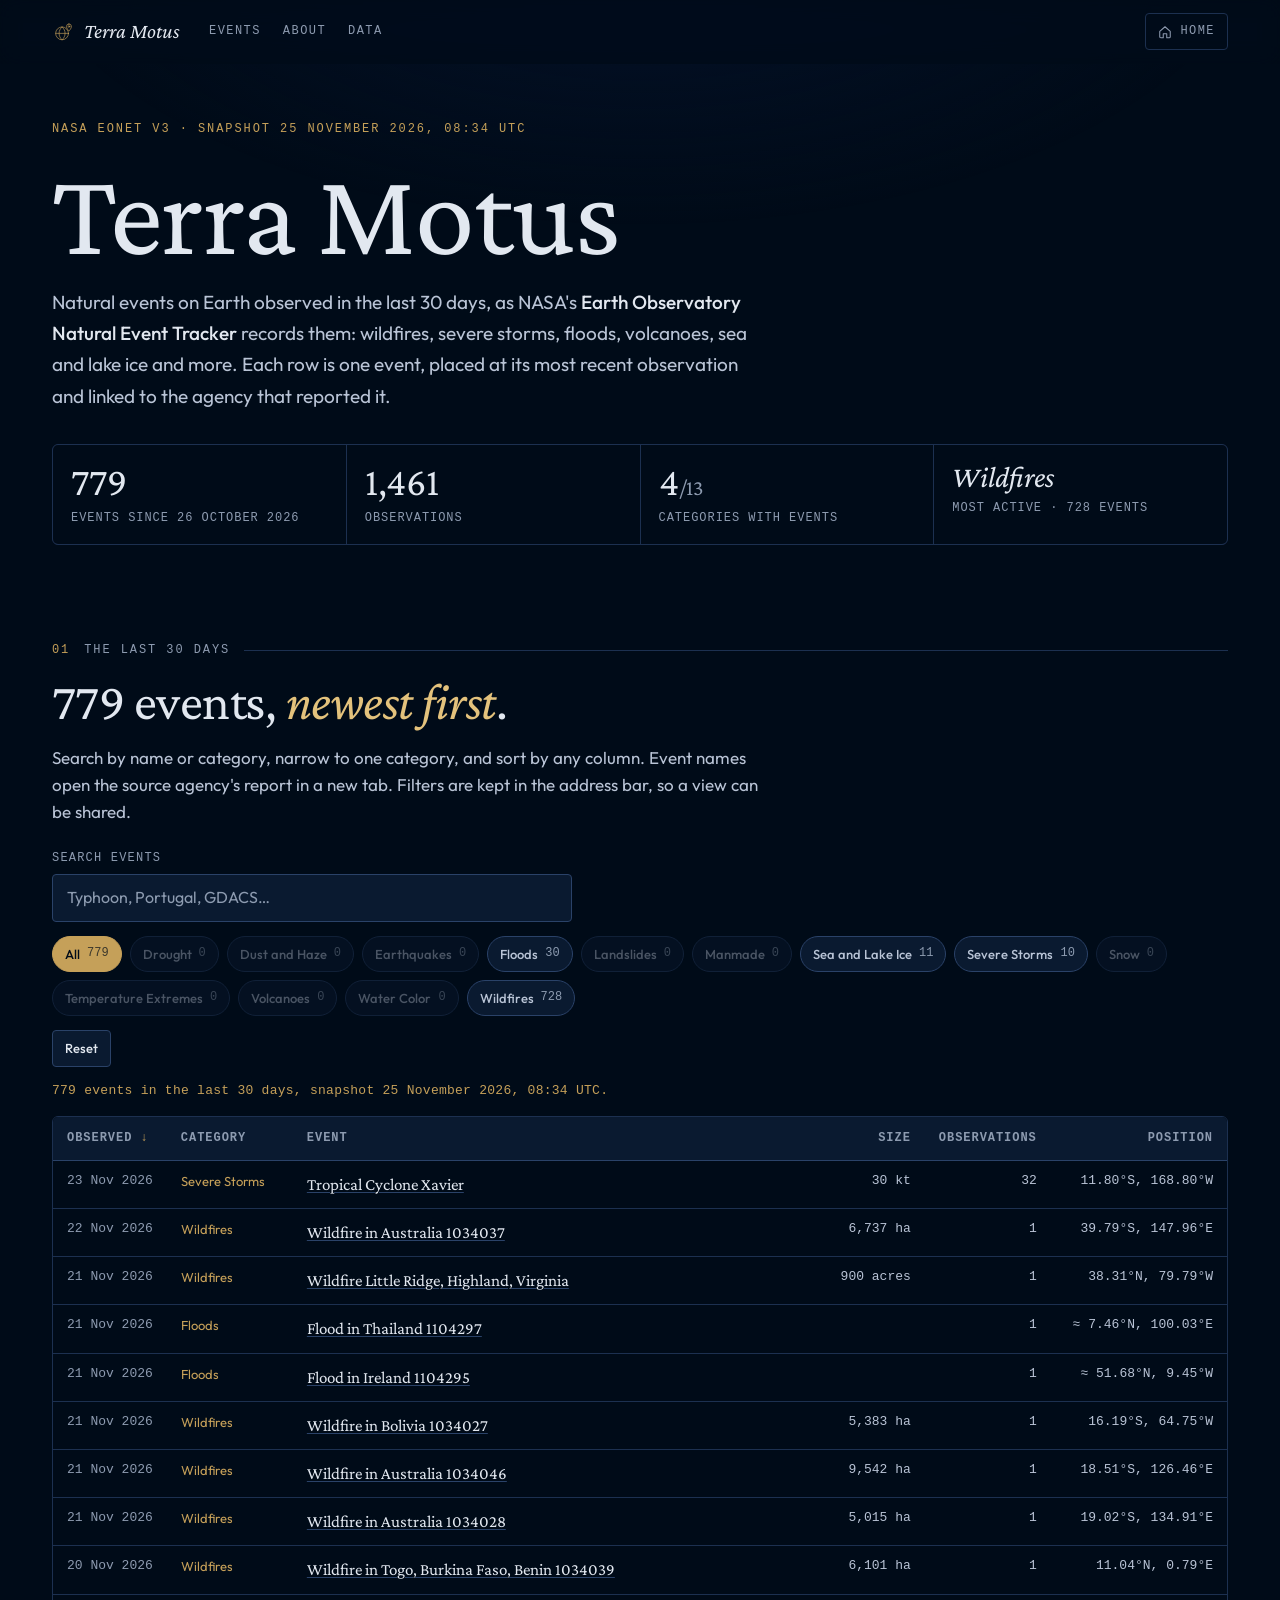
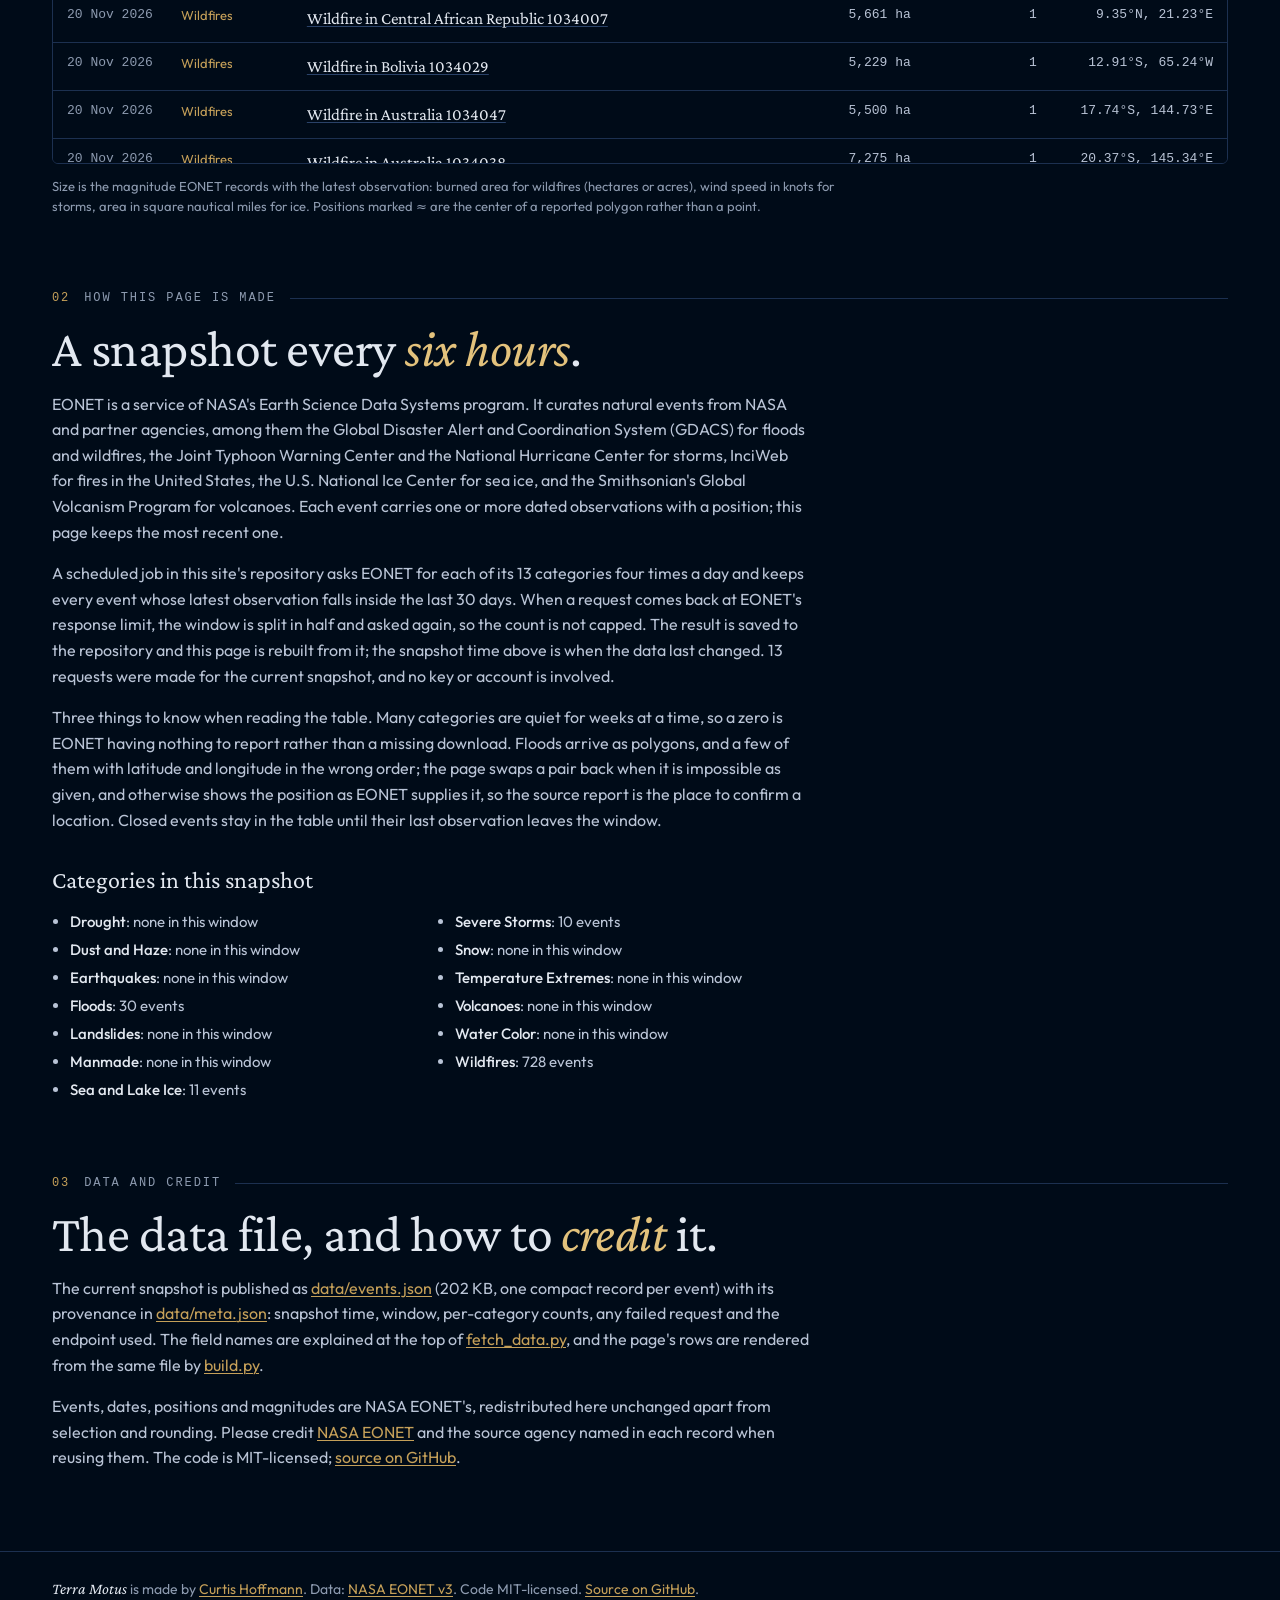
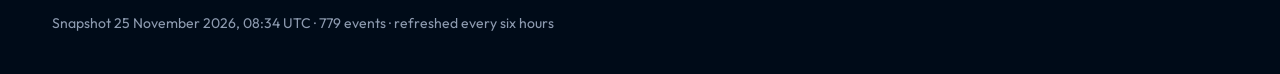
==== commit 2ce117bc: "Refresh EONET snapshot 2026-11-25T08:34:27Z" ====
--- a/index.html
+++ b/index.html
@@ -4,7 +4,7 @@
 <meta charset="utf-8">
 <meta name="viewport" content="width=device-width, initial-scale=1, viewport-fit=cover">
 <title>Terra Motus · Natural events on Earth in the last 30 days</title>
-<meta name="description" content="779 natural events observed on Earth in the 30 days to 24 November 2026, from NASA's Earth Observatory Natural Event Tracker (EONET): wildfires, severe storms, floods, volcanoes, sea and lake ice and more, each linked to the agency that reported it. Refreshed every six hours.">
+<meta name="description" content="779 natural events observed on Earth in the 30 days to 25 November 2026, from NASA's Earth Observatory Natural Event Tracker (EONET): wildfires, severe storms, floods, volcanoes, sea and lake ice and more, each linked to the agency that reported it. Refreshed every six hours.">
 <meta name="author" content="Curtis Hoffmann">
 <meta name="robots" content="index, follow, max-image-preview:large">
 <meta name="theme-color" content="#000b18">
@@ -17,7 +17,7 @@
 <meta property="og:site_name" content="Curtis Hoffmann">
 <meta property="og:locale" content="en_US">
 <meta property="og:title" content="Terra Motus · Natural events on Earth in the last 30 days">
-<meta property="og:description" content="779 natural events observed on Earth in the 30 days to 24 November 2026, from NASA EONET: wildfires, severe storms, floods, volcanoes, sea ice and more. Refreshed every six hours.">
+<meta property="og:description" content="779 natural events observed on Earth in the 30 days to 25 November 2026, from NASA EONET: wildfires, severe storms, floods, volcanoes, sea ice and more. Refreshed every six hours.">
 <meta property="og:url" content="https://curtishoffmann.com/terramotus/">
 <meta property="og:image" content="https://curtishoffmann.com/terramotus/assets/og-image.png">
 <meta property="og:image:width" content="1200">
@@ -25,12 +25,12 @@
 <meta property="og:image:alt" content="Terra Motus: natural events on Earth from NASA EONET">
 <meta name="twitter:card" content="summary_large_image">
 <meta name="twitter:title" content="Terra Motus · Natural events on Earth in the last 30 days">
-<meta name="twitter:description" content="779 natural events observed on Earth in the 30 days to 24 November 2026, from NASA EONET. Refreshed every six hours.">
+<meta name="twitter:description" content="779 natural events observed on Earth in the 30 days to 25 November 2026, from NASA EONET. Refreshed every six hours.">
 <meta name="twitter:image" content="https://curtishoffmann.com/terramotus/assets/og-image.png">
 <link rel="preconnect" href="https://fonts.googleapis.com">
 <link rel="preconnect" href="https://fonts.gstatic.com" crossorigin>
 <link href="https://fonts.googleapis.com/css2?family=Outfit:wght@400;500;600&amp;family=Crimson+Pro:ital,wght@0,400;0,600;1,400&amp;display=swap" rel="stylesheet">
-<link rel="stylesheet" href="assets/styles.css?v=20261124T2226">
+<link rel="stylesheet" href="assets/styles.css?v=20261125T0834">
 <script type="application/ld+json">
 {
  "@context": "https://schema.org",
@@ -40,13 +40,13 @@
    "@id": "https://curtishoffmann.com/terramotus/",
    "url": "https://curtishoffmann.com/terramotus/",
    "name": "Terra Motus · Natural events on Earth in the last 30 days",
-   "description": "779 natural events observed on Earth in the 30 days to 24 November 2026, from NASA's Earth Observatory Natural Event Tracker (EONET): wildfires, severe storms, floods, volcanoes, sea and lake ice and more, each linked to the agency that reported it.",
+   "description": "779 natural events observed on Earth in the 30 days to 25 November 2026, from NASA's Earth Observatory Natural Event Tracker (EONET): wildfires, severe storms, floods, volcanoes, sea and lake ice and more, each linked to the agency that reported it.",
    "author": {
     "@type": "Person",
     "name": "Curtis Hoffmann",
     "url": "https://curtishoffmann.com/"
    },
-   "dateModified": "2026-11-24T22:26:30Z",
+   "dateModified": "2026-11-25T08:34:27Z",
    "inLanguage": "en",
    "isPartOf": {
     "@type": "WebSite",
@@ -59,14 +59,14 @@
    "@type": "Dataset",
    "@id": "https://curtishoffmann.com/terramotus/data/events.json",
    "name": "Terra Motus EONET snapshot",
-   "description": "779 EONET events whose most recent observation falls in the 30 days before 24 November 2026, 22:26 UTC: id, title, category, latest and first observation dates, observation count, position of the latest observation, magnitude where given, source link and closing date. Refreshed every six hours by a GitHub Actions workflow.",
+   "description": "779 EONET events whose most recent observation falls in the 30 days before 25 November 2026, 08:34 UTC: id, title, category, latest and first observation dates, observation count, position of the latest observation, magnitude where given, source link and closing date. Refreshed every six hours by a GitHub Actions workflow.",
    "creator": {
     "@type": "Person",
     "name": "Curtis Hoffmann",
     "url": "https://curtishoffmann.com/"
    },
-   "dateModified": "2026-11-24T22:26:30Z",
-   "temporalCoverage": "2026-10-25/2026-11-24",
+   "dateModified": "2026-11-25T08:34:27Z",
+   "temporalCoverage": "2026-10-26/2026-11-25",
    "isBasedOn": "https://eonet.gsfc.nasa.gov/",
    "sdPublisher": {
     "@type": "Organization",
@@ -133,11 +133,11 @@
 
 <main id="main">
 <header class="hero wrap">
-  <p class="eyebrow">NASA EONET v3 · snapshot 24 November 2026, 22:26 UTC</p>
+  <p class="eyebrow">NASA EONET v3 · snapshot 25 November 2026, 08:34 UTC</p>
   <h1>Terra Motus</h1>
   <p class="lead">Natural events on Earth observed in the last 30 days, as NASA's <strong>Earth Observatory Natural Event Tracker</strong> records them: wildfires, severe storms, floods, volcanoes, sea and lake ice and more. Each row is one event, placed at its most recent observation and linked to the agency that reported it.</p>
   <div class="stats" role="list">
-    <div class="stat" role="listitem"><div class="num">779</div><div class="lbl">events since 25 October 2026</div></div>
+    <div class="stat" role="listitem"><div class="num">779</div><div class="lbl">events since 26 October 2026</div></div>
     <div class="stat" role="listitem"><div class="num">1,461</div><div class="lbl">observations</div></div>
     <div class="stat" role="listitem"><div class="num">4<span class="of">/13</span></div><div class="lbl">categories with events</div></div>
     <div class="stat" role="listitem"><div class="num small">Wildfires</div><div class="lbl">most active · 728 events</div></div>
@@ -169,7 +169,7 @@
     </div>
     <div class="f-actions"><button class="btn small" type="button" id="f-reset">Reset</button></div>
   </div>
-  <p class="status" id="status" aria-live="polite">779 events in the last 30 days, snapshot 24 November 2026, 22:26 UTC.</p>
+  <p class="status" id="status" aria-live="polite">779 events in the last 30 days, snapshot 25 November 2026, 08:34 UTC.</p>
   <noscript><p class="note">Search, filters and sorting need JavaScript. The full table is below, newest first.</p></noscript>
   <div class="table-wrap">
     <table class="events" id="events-table">
@@ -1010,10 +1010,10 @@
 <footer>
   <div class="wrap row">
     <div><em>Terra Motus</em> is made by <a href="https://curtishoffmann.com/">Curtis Hoffmann</a>. Data: <a href="https://eonet.gsfc.nasa.gov/">NASA EONET v3</a>. Code MIT-licensed. <a href="https://github.com/phagehunter/terramotus">Source on GitHub</a>.</div>
-    <div>Snapshot 24 November 2026, 22:26 UTC · 779 events · refreshed every six hours</div>
+    <div>Snapshot 25 November 2026, 08:34 UTC · 779 events · refreshed every six hours</div>
   </div>
 </footer>
 
-<script src="assets/app.js?v=20261124T2226"></script>
+<script src="assets/app.js?v=20261125T0834"></script>
 </body>
 </html>
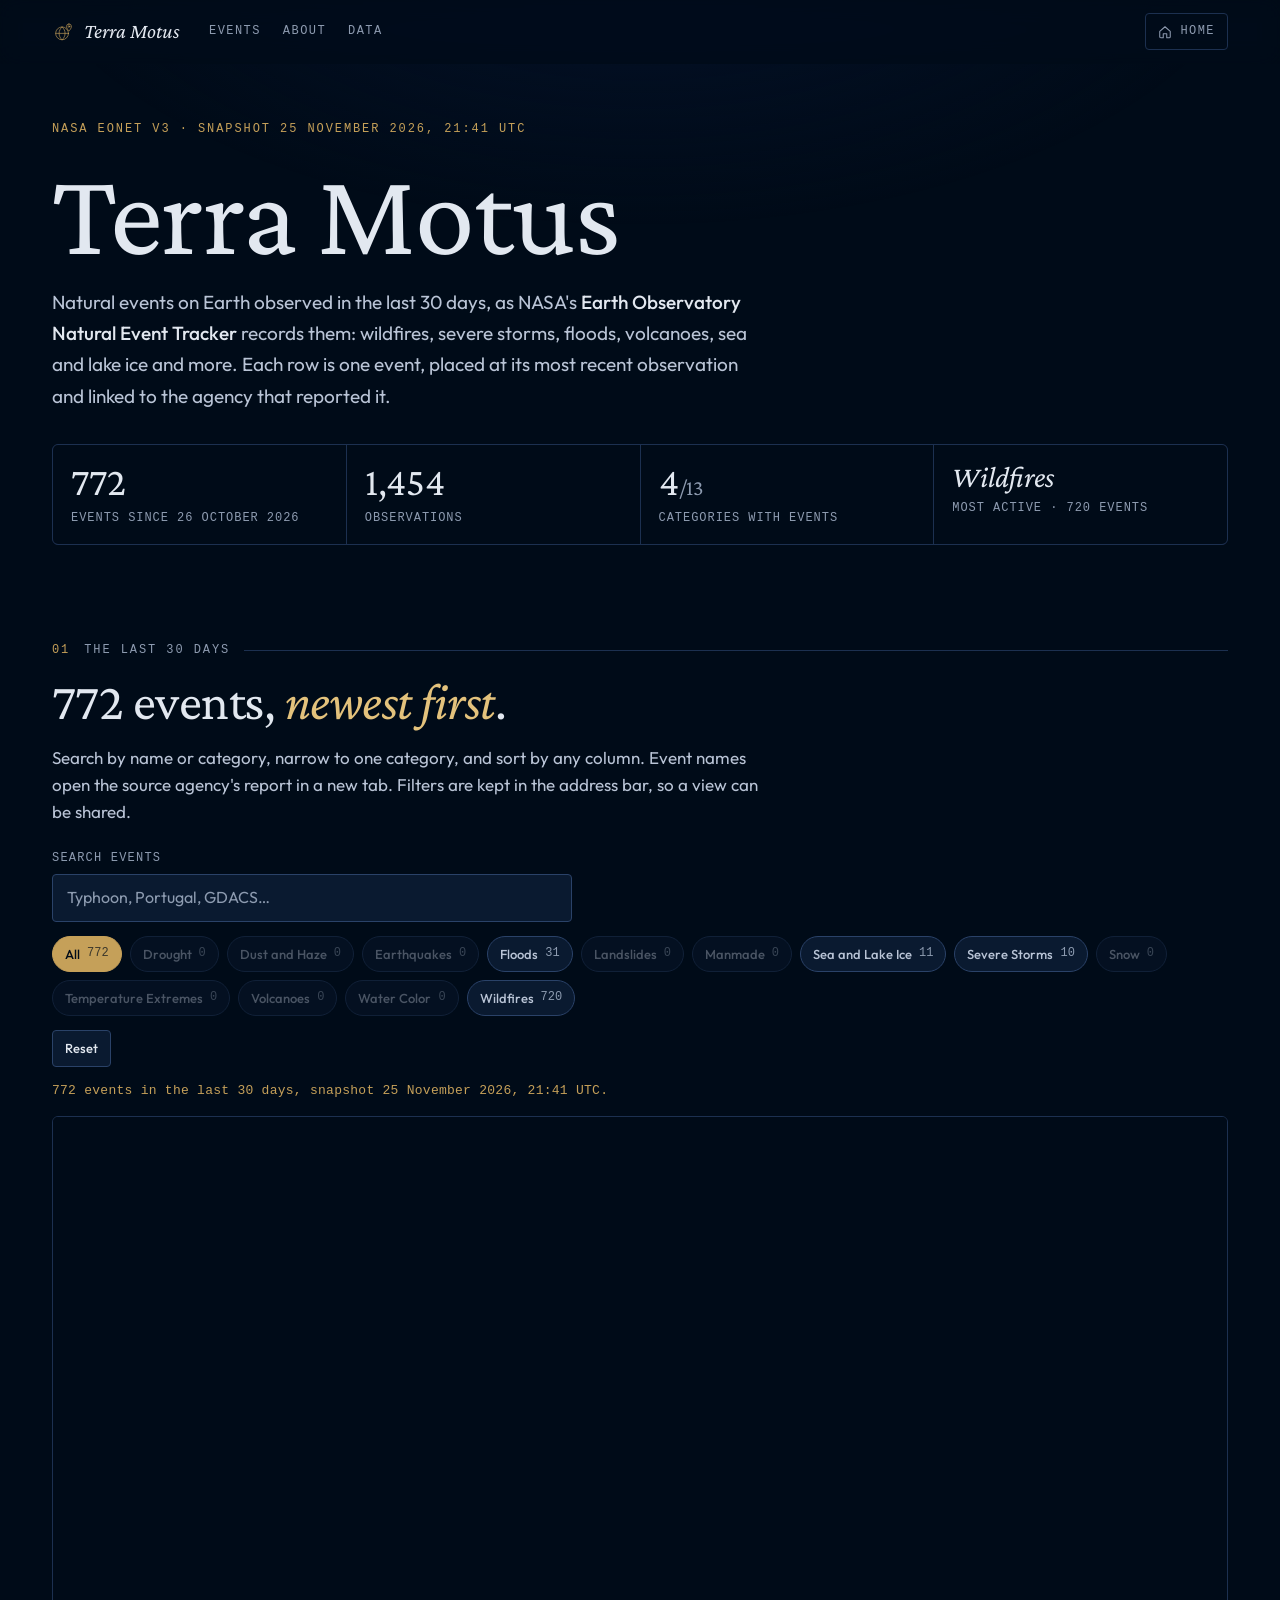
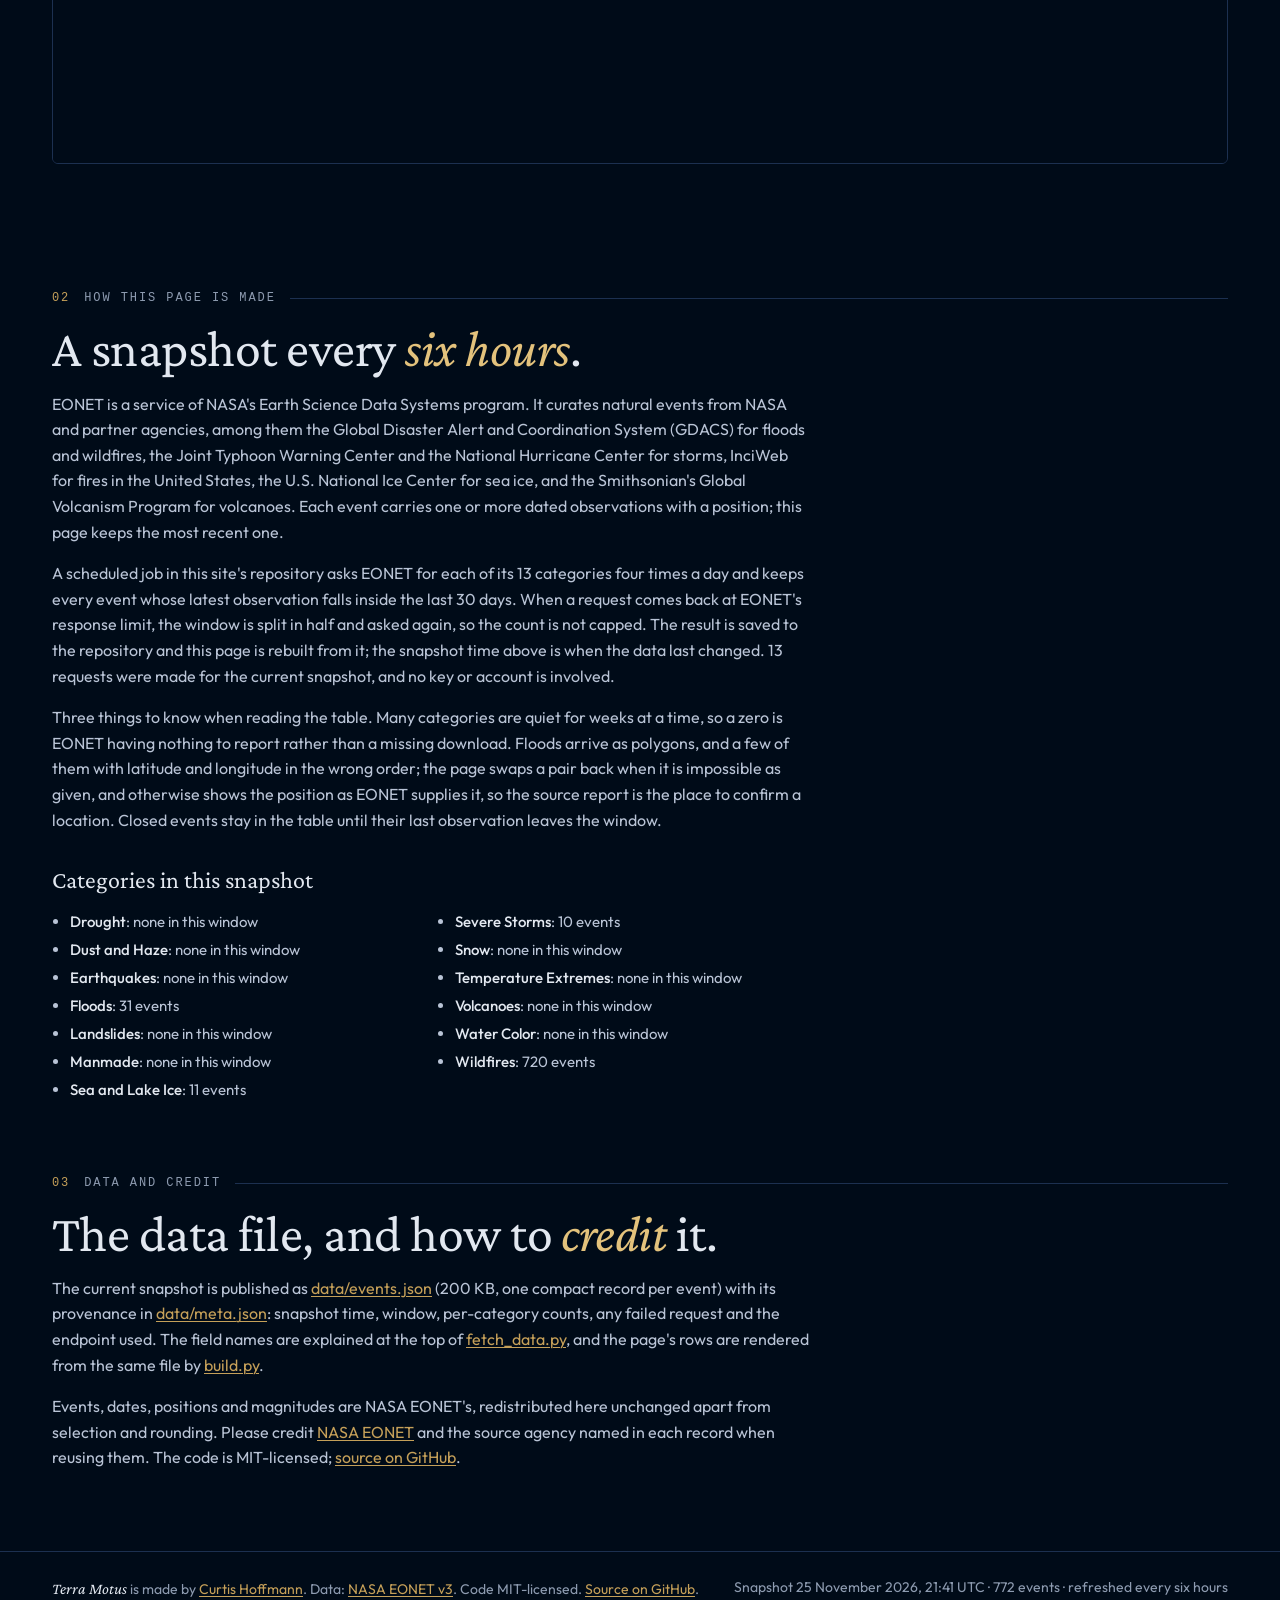
==== commit f5bcb0af: "Refresh EONET snapshot 2026-11-25T21:41:36Z" ====
--- a/index.html
+++ b/index.html
@@ -4,7 +4,7 @@
 <meta charset="utf-8">
 <meta name="viewport" content="width=device-width, initial-scale=1, viewport-fit=cover">
 <title>Terra Motus · Natural events on Earth in the last 30 days</title>
-<meta name="description" content="779 natural events observed on Earth in the 30 days to 25 November 2026, from NASA's Earth Observatory Natural Event Tracker (EONET): wildfires, severe storms, floods, volcanoes, sea and lake ice and more, each linked to the agency that reported it. Refreshed every six hours.">
+<meta name="description" content="772 natural events observed on Earth in the 30 days to 25 November 2026, from NASA's Earth Observatory Natural Event Tracker (EONET): wildfires, severe storms, floods, volcanoes, sea and lake ice and more, each linked to the agency that reported it. Refreshed every six hours.">
 <meta name="author" content="Curtis Hoffmann">
 <meta name="robots" content="index, follow, max-image-preview:large">
 <meta name="theme-color" content="#000b18">
@@ -17,7 +17,7 @@
 <meta property="og:site_name" content="Curtis Hoffmann">
 <meta property="og:locale" content="en_US">
 <meta property="og:title" content="Terra Motus · Natural events on Earth in the last 30 days">
-<meta property="og:description" content="779 natural events observed on Earth in the 30 days to 25 November 2026, from NASA EONET: wildfires, severe storms, floods, volcanoes, sea ice and more. Refreshed every six hours.">
+<meta property="og:description" content="772 natural events observed on Earth in the 30 days to 25 November 2026, from NASA EONET: wildfires, severe storms, floods, volcanoes, sea ice and more. Refreshed every six hours.">
 <meta property="og:url" content="https://curtishoffmann.com/terramotus/">
 <meta property="og:image" content="https://curtishoffmann.com/terramotus/assets/og-image.png">
 <meta property="og:image:width" content="1200">
@@ -25,12 +25,12 @@
 <meta property="og:image:alt" content="Terra Motus: natural events on Earth from NASA EONET">
 <meta name="twitter:card" content="summary_large_image">
 <meta name="twitter:title" content="Terra Motus · Natural events on Earth in the last 30 days">
-<meta name="twitter:description" content="779 natural events observed on Earth in the 30 days to 25 November 2026, from NASA EONET. Refreshed every six hours.">
+<meta name="twitter:description" content="772 natural events observed on Earth in the 30 days to 25 November 2026, from NASA EONET. Refreshed every six hours.">
 <meta name="twitter:image" content="https://curtishoffmann.com/terramotus/assets/og-image.png">
 <link rel="preconnect" href="https://fonts.googleapis.com">
 <link rel="preconnect" href="https://fonts.gstatic.com" crossorigin>
 <link href="https://fonts.googleapis.com/css2?family=Outfit:wght@400;500;600&amp;family=Crimson+Pro:ital,wght@0,400;0,600;1,400&amp;display=swap" rel="stylesheet">
-<link rel="stylesheet" href="assets/styles.css?v=20261125T0834">
+<link rel="stylesheet" href="assets/styles.css?v=20261125T2141">
 <script type="application/ld+json">
 {
  "@context": "https://schema.org",
@@ -40,13 +40,13 @@
    "@id": "https://curtishoffmann.com/terramotus/",
    "url": "https://curtishoffmann.com/terramotus/",
    "name": "Terra Motus · Natural events on Earth in the last 30 days",
-   "description": "779 natural events observed on Earth in the 30 days to 25 November 2026, from NASA's Earth Observatory Natural Event Tracker (EONET): wildfires, severe storms, floods, volcanoes, sea and lake ice and more, each linked to the agency that reported it.",
+   "description": "772 natural events observed on Earth in the 30 days to 25 November 2026, from NASA's Earth Observatory Natural Event Tracker (EONET): wildfires, severe storms, floods, volcanoes, sea and lake ice and more, each linked to the agency that reported it.",
    "author": {
     "@type": "Person",
     "name": "Curtis Hoffmann",
     "url": "https://curtishoffmann.com/"
    },
-   "dateModified": "2026-11-25T08:34:27Z",
+   "dateModified": "2026-11-25T21:41:36Z",
    "inLanguage": "en",
    "isPartOf": {
     "@type": "WebSite",
@@ -59,13 +59,13 @@
    "@type": "Dataset",
    "@id": "https://curtishoffmann.com/terramotus/data/events.json",
    "name": "Terra Motus EONET snapshot",
-   "description": "779 EONET events whose most recent observation falls in the 30 days before 25 November 2026, 08:34 UTC: id, title, category, latest and first observation dates, observation count, position of the latest observation, magnitude where given, source link and closing date. Refreshed every six hours by a GitHub Actions workflow.",
+   "description": "772 EONET events whose most recent observation falls in the 30 days before 25 November 2026, 21:41 UTC: id, title, category, latest and first observation dates, observation count, position of the latest observation, magnitude where given, source link and closing date. Refreshed every six hours by a GitHub Actions workflow.",
    "creator": {
     "@type": "Person",
     "name": "Curtis Hoffmann",
     "url": "https://curtishoffmann.com/"
    },
-   "dateModified": "2026-11-25T08:34:27Z",
+   "dateModified": "2026-11-25T21:41:36Z",
    "temporalCoverage": "2026-10-26/2026-11-25",
    "isBasedOn": "https://eonet.gsfc.nasa.gov/",
    "sdPublisher": {
@@ -133,30 +133,30 @@
 
 <main id="main">
 <header class="hero wrap">
-  <p class="eyebrow">NASA EONET v3 · snapshot 25 November 2026, 08:34 UTC</p>
+  <p class="eyebrow">NASA EONET v3 · snapshot 25 November 2026, 21:41 UTC</p>
   <h1>Terra Motus</h1>
   <p class="lead">Natural events on Earth observed in the last 30 days, as NASA's <strong>Earth Observatory Natural Event Tracker</strong> records them: wildfires, severe storms, floods, volcanoes, sea and lake ice and more. Each row is one event, placed at its most recent observation and linked to the agency that reported it.</p>
   <div class="stats" role="list">
-    <div class="stat" role="listitem"><div class="num">779</div><div class="lbl">events since 26 October 2026</div></div>
-    <div class="stat" role="listitem"><div class="num">1,461</div><div class="lbl">observations</div></div>
+    <div class="stat" role="listitem"><div class="num">772</div><div class="lbl">events since 26 October 2026</div></div>
+    <div class="stat" role="listitem"><div class="num">1,454</div><div class="lbl">observations</div></div>
     <div class="stat" role="listitem"><div class="num">4<span class="of">/13</span></div><div class="lbl">categories with events</div></div>
-    <div class="stat" role="listitem"><div class="num small">Wildfires</div><div class="lbl">most active · 728 events</div></div>
+    <div class="stat" role="listitem"><div class="num small">Wildfires</div><div class="lbl">most active · 720 events</div></div>
   </div>
 </header>
 
 <section id="events" class="block wrap">
   <div class="section-label"><span class="num">01</span><span>The last 30 days</span><span class="rule"></span></div>
-  <h2>779 events, <em>newest first</em>.</h2>
+  <h2>772 events, <em>newest first</em>.</h2>
   <p class="deck">Search by name or category, narrow to one category, and sort by any column. Event names open the source agency's report in a new tab. Filters are kept in the address bar, so a view can be shared.</p>
   
   <div class="filters">
     <div class="f-q"><label for="f-q">Search events</label><input id="f-q" type="search" placeholder="Typhoon, Portugal, GDACS…" autocomplete="off"></div>
     <div class="f-cats" role="group" aria-label="Filter by category">
-        <button type="button" class="chip" data-c="" aria-pressed="true">All <span class="cnt">779</span></button>
+        <button type="button" class="chip" data-c="" aria-pressed="true">All <span class="cnt">772</span></button>
         <button type="button" class="chip" data-c="drought" aria-pressed="false" disabled>Drought <span class="cnt">0</span></button>
         <button type="button" class="chip" data-c="dustHaze" aria-pressed="false" disabled>Dust and Haze <span class="cnt">0</span></button>
         <button type="button" class="chip" data-c="earthquakes" aria-pressed="false" disabled>Earthquakes <span class="cnt">0</span></button>
-        <button type="button" class="chip" data-c="floods" aria-pressed="false">Floods <span class="cnt">30</span></button>
+        <button type="button" class="chip" data-c="floods" aria-pressed="false">Floods <span class="cnt">31</span></button>
         <button type="button" class="chip" data-c="landslides" aria-pressed="false" disabled>Landslides <span class="cnt">0</span></button>
         <button type="button" class="chip" data-c="manmade" aria-pressed="false" disabled>Manmade <span class="cnt">0</span></button>
         <button type="button" class="chip" data-c="seaLakeIce" aria-pressed="false">Sea and Lake Ice <span class="cnt">11</span></button>
@@ -165,11 +165,11 @@
         <button type="button" class="chip" data-c="tempExtremes" aria-pressed="false" disabled>Temperature Extremes <span class="cnt">0</span></button>
         <button type="button" class="chip" data-c="volcanoes" aria-pressed="false" disabled>Volcanoes <span class="cnt">0</span></button>
         <button type="button" class="chip" data-c="waterColor" aria-pressed="false" disabled>Water Color <span class="cnt">0</span></button>
-        <button type="button" class="chip" data-c="wildfires" aria-pressed="false">Wildfires <span class="cnt">728</span></button>
+        <button type="button" class="chip" data-c="wildfires" aria-pressed="false">Wildfires <span class="cnt">720</span></button>
     </div>
     <div class="f-actions"><button class="btn small" type="button" id="f-reset">Reset</button></div>
   </div>
-  <p class="status" id="status" aria-live="polite">779 events in the last 30 days, snapshot 25 November 2026, 08:34 UTC.</p>
+  <p class="status" id="status" aria-live="polite">772 events in the last 30 days, snapshot 25 November 2026, 21:41 UTC.</p>
   <noscript><p class="note">Search, filters and sorting need JavaScript. The full table is below, newest first.</p></noscript>
   <div class="table-wrap">
     <table class="events" id="events-table">
@@ -185,9 +185,13 @@
         </tr>
       </thead>
       <tbody id="rows">
+<tr><td>23 Nov 2026</td><td>Wildfires</td><td><a href="https://www.gdacs.org/report.aspx?eventtype=WF&amp;eventid=1034058" target="_blank" rel="noopener">Wildfire in Australia 1034058</a></td><td>6,773 ha</td><td>1</td><td>17.79°S, 128.00°E</td></tr>
 <tr><td>23 Nov 2026</td><td>Severe Storms</td><td><a href="https://www.metoc.navy.mil/jtwc/products/sh0427.tcw" target="_blank" rel="noopener">Tropical Cyclone Xavier</a></td><td>30 kt</td><td title="Observed 32 times since 15 Nov 2026">32</td><td>11.80°S, 168.80°W</td></tr>
+<tr><td>22 Nov 2026</td><td>Wildfires</td><td><a href="https://www.gdacs.org/report.aspx?eventtype=WF&amp;eventid=1034063" target="_blank" rel="noopener">Wildfire in Australia 1034063</a></td><td>5,491 ha</td><td>1</td><td>17.58°S, 127.58°E</td></tr>
+<tr><td>22 Nov 2026</td><td>Wildfires</td><td><a href="https://www.gdacs.org/report.aspx?eventtype=WF&amp;eventid=1034059" target="_blank" rel="noopener">Wildfire in Australia 1034059</a></td><td>9,448 ha</td><td>1</td><td>17.11°S, 144.14°E</td></tr>
 <tr><td>22 Nov 2026</td><td>Wildfires</td><td><a href="https://www.gdacs.org/report.aspx?eventtype=WF&amp;eventid=1034037" target="_blank" rel="noopener">Wildfire in Australia 1034037</a></td><td>6,737 ha</td><td>1</td><td>39.79°S, 147.96°E</td></tr>
 <tr><td>21 Nov 2026</td><td>Wildfires</td><td><a href="https://irwin.doi.gov/observer/incidents/2026-VAVAF-260139" target="_blank" rel="noopener">Wildfire Little Ridge, Highland, Virginia</a></td><td>900 acres</td><td>1</td><td>38.31°N, 79.79°W</td></tr>
+<tr><td>21 Nov 2026</td><td>Floods</td><td><a href="https://www.gdacs.org/report.aspx?eventtype=FL&amp;eventid=1104299" target="_blank" rel="noopener">Flood in Uganda 1104299</a></td><td></td><td>1</td><td>≈ 0.19°N, 29.96°E</td></tr>
 <tr><td>21 Nov 2026</td><td>Floods</td><td><a href="https://www.gdacs.org/report.aspx?eventtype=FL&amp;eventid=1104297" target="_blank" rel="noopener">Flood in Thailand 1104297</a></td><td></td><td>1</td><td>≈ 7.46°N, 100.03°E</td></tr>
 <tr><td>21 Nov 2026</td><td>Floods</td><td><a href="https://www.gdacs.org/report.aspx?eventtype=FL&amp;eventid=1104295" target="_blank" rel="noopener">Flood in Ireland 1104295</a></td><td></td><td>1</td><td>≈ 51.68°N, 9.45°W</td></tr>
 <tr><td>21 Nov 2026</td><td>Wildfires</td><td><a href="https://www.gdacs.org/report.aspx?eventtype=WF&amp;eventid=1034027" target="_blank" rel="noopener">Wildfire in Bolivia 1034027</a></td><td>5,383 ha</td><td>1</td><td>16.19°S, 64.75°W</td></tr>
@@ -196,6 +200,9 @@
 <tr><td>20 Nov 2026</td><td>Wildfires</td><td><a href="https://www.gdacs.org/report.aspx?eventtype=WF&amp;eventid=1034039" target="_blank" rel="noopener">Wildfire in Togo, Burkina Faso, Benin 1034039</a></td><td>6,101 ha</td><td>1</td><td>11.04°N, 0.79°E</td></tr>
 <tr><td>20 Nov 2026</td><td>Wildfires</td><td><a href="https://www.gdacs.org/report.aspx?eventtype=WF&amp;eventid=1034007" target="_blank" rel="noopener">Wildfire in Central African Republic 1034007</a></td><td>5,661 ha</td><td>1</td><td>9.35°N, 21.23°E</td></tr>
 <tr><td>20 Nov 2026</td><td>Wildfires</td><td><a href="https://www.gdacs.org/report.aspx?eventtype=WF&amp;eventid=1034029" target="_blank" rel="noopener">Wildfire in Bolivia 1034029</a></td><td>5,229 ha</td><td>1</td><td>12.91°S, 65.24°W</td></tr>
+<tr><td>20 Nov 2026</td><td>Wildfires</td><td><a href="https://www.gdacs.org/report.aspx?eventtype=WF&amp;eventid=1034064" target="_blank" rel="noopener">Wildfire in Australia 1034064</a></td><td>5,350 ha</td><td>1</td><td>17.88°S, 144.93°E</td></tr>
+<tr><td>20 Nov 2026</td><td>Wildfires</td><td><a href="https://www.gdacs.org/report.aspx?eventtype=WF&amp;eventid=1034062" target="_blank" rel="noopener">Wildfire in Australia 1034062</a></td><td>5,494 ha</td><td>1</td><td>22.07°S, 135.98°E</td></tr>
+<tr><td>20 Nov 2026</td><td>Wildfires</td><td><a href="https://www.gdacs.org/report.aspx?eventtype=WF&amp;eventid=1034061" target="_blank" rel="noopener">Wildfire in Australia 1034061</a></td><td>8,563 ha</td><td>1</td><td>17.76°S, 144.52°E</td></tr>
 <tr><td>20 Nov 2026</td><td>Wildfires</td><td><a href="https://www.gdacs.org/report.aspx?eventtype=WF&amp;eventid=1034047" target="_blank" rel="noopener">Wildfire in Australia 1034047</a></td><td>5,500 ha</td><td>1</td><td>17.74°S, 144.73°E</td></tr>
 <tr><td>20 Nov 2026</td><td>Wildfires</td><td><a href="https://www.gdacs.org/report.aspx?eventtype=WF&amp;eventid=1034038" target="_blank" rel="noopener">Wildfire in Australia 1034038</a></td><td>7,275 ha</td><td>1</td><td>20.37°S, 145.34°E</td></tr>
 <tr><td>20 Nov 2026</td><td>Wildfires</td><td><a href="https://irwin.doi.gov/observer/incidents/2026-KYKYS-262353434" target="_blank" rel="noopener">Wildfire Vanderpool Mountain, Whitley, Kentucky</a></td><td>740 acres</td><td>1</td><td>36.65°N, 84.01°W</td></tr>
@@ -208,9 +215,13 @@
 <tr><td>20 Nov 2026</td><td>Sea and Lake Ice</td><td><a href="https://earthobservatory.nasa.gov/images/152848/antarctic-ice-shelf-spawns-iceberg-a-83" target="_blank" rel="noopener">Iceberg A83</a></td><td>84 NM²</td><td title="Observed 47 times since 24 May 2024">47</td><td>59.40°S, 48.93°W</td></tr>
 <tr><td>20 Nov 2026</td><td>Sea and Lake Ice</td><td><a href="https://usicecenter.gov/pub/Iceberg_Tabular.csv" target="_blank" rel="noopener">Iceberg A81</a></td><td>700 NM²</td><td title="Observed 49 times since 27 Jan 2023">49</td><td>54.58°S, 34.64°W</td></tr>
 <tr><td>20 Nov 2026</td><td>Sea and Lake Ice</td><td><a href="https://usicecenter.gov/Products/AntarcIcebergs" target="_blank" rel="noopener">Iceberg A76C</a></td><td>112 NM²</td><td title="Observed 68 times since 28 May 2021">68</td><td>57.66°S, 23.48°W</td></tr>
+<tr><td>19 Nov 2026</td><td>Floods</td><td><a href="https://www.gdacs.org/report.aspx?eventtype=FL&amp;eventid=1104300" target="_blank" rel="noopener">Flood in Ukraine 1104300</a></td><td></td><td>1</td><td>≈ 48.37°N, 23.41°E</td></tr>
+<tr><td>19 Nov 2026</td><td>Floods</td><td><a href="https://www.gdacs.org/report.aspx?eventtype=FL&amp;eventid=1104298" target="_blank" rel="noopener">Flood in Portugal 1104298</a></td><td></td><td>1</td><td>≈ 39.62°N, 8.39°W</td></tr>
 <tr><td>19 Nov 2026</td><td>Floods</td><td><a href="https://www.gdacs.org/report.aspx?eventtype=FL&amp;eventid=1104293" target="_blank" rel="noopener">Flood in Chile 1104293</a></td><td></td><td>1</td><td>≈ 33.10°S, 71.67°W</td></tr>
 <tr><td>19 Nov 2026</td><td>Wildfires</td><td><a href="https://www.gdacs.org/report.aspx?eventtype=WF&amp;eventid=1034033" target="_blank" rel="noopener">Wildfire in South Sudan 1034033</a></td><td>7,172 ha</td><td>1</td><td>7.90°N, 26.52°E</td></tr>
+<tr><td>19 Nov 2026</td><td>Wildfires</td><td><a href="https://www.gdacs.org/report.aspx?eventtype=WF&amp;eventid=1034056" target="_blank" rel="noopener">Wildfire in Mozambique 1034056</a></td><td>6,907 ha</td><td>1</td><td>17.83°S, 36.60°E</td></tr>
 <tr><td>19 Nov 2026</td><td>Wildfires</td><td><a href="https://www.gdacs.org/report.aspx?eventtype=WF&amp;eventid=1034049" target="_blank" rel="noopener">Wildfire in Burkina Faso 1034049</a></td><td>5,007 ha</td><td>1</td><td>13.95°N, 0.37°W</td></tr>
+<tr><td>19 Nov 2026</td><td>Wildfires</td><td><a href="https://www.gdacs.org/report.aspx?eventtype=WF&amp;eventid=1034065" target="_blank" rel="noopener">Wildfire in Australia 1034065</a></td><td>5,090 ha</td><td>1</td><td>14.02°S, 135.27°E</td></tr>
 <tr><td>19 Nov 2026</td><td>Wildfires</td><td><a href="https://www.gdacs.org/report.aspx?eventtype=WF&amp;eventid=1034048" target="_blank" rel="noopener">Wildfire in Australia 1034048</a></td><td>5,166 ha</td><td>1</td><td>20.85°S, 145.68°E</td></tr>
 <tr><td>19 Nov 2026</td><td>Wildfires</td><td><a href="https://www.gdacs.org/report.aspx?eventtype=WF&amp;eventid=1034002" target="_blank" rel="noopener">Wildfire in Australia 1034002</a></td><td>5,814 ha</td><td>1</td><td>17.22°S, 142.48°E</td></tr>
 <tr><td>19 Nov 2026</td><td>Wildfires</td><td><a href="https://www.gdacs.org/report.aspx?eventtype=WF&amp;eventid=1033976" target="_blank" rel="noopener">Wildfire in Australia 1033976</a></td><td>5,119 ha</td><td>1</td><td>22.79°S, 125.75°E</td></tr>
@@ -221,9 +232,11 @@
 <tr><td>18 Nov 2026</td><td>Wildfires</td><td><a href="https://www.gdacs.org/report.aspx?eventtype=WF&amp;eventid=1034034" target="_blank" rel="noopener">Wildfire in South Sudan 1034034</a></td><td>5,406 ha</td><td>1</td><td>8.66°N, 26.25°E</td></tr>
 <tr><td>18 Nov 2026</td><td>Wildfires</td><td><a href="https://www.gdacs.org/report.aspx?eventtype=WF&amp;eventid=1033995" target="_blank" rel="noopener">Wildfire in South Sudan 1033995</a></td><td>5,799 ha</td><td>1</td><td>8.10°N, 28.73°E</td></tr>
 <tr><td>18 Nov 2026</td><td>Wildfires</td><td><a href="https://www.gdacs.org/report.aspx?eventtype=WF&amp;eventid=1033993" target="_blank" rel="noopener">Wildfire in South Sudan 1033993</a></td><td>6,036 ha</td><td>1</td><td>8.51°N, 31.51°E</td></tr>
+<tr><td>18 Nov 2026</td><td>Wildfires</td><td><a href="https://www.gdacs.org/report.aspx?eventtype=WF&amp;eventid=1034057" target="_blank" rel="noopener">Wildfire in Nigeria 1034057</a></td><td>5,565 ha</td><td>1</td><td>12.27°N, 4.96°E</td></tr>
 <tr><td>18 Nov 2026</td><td>Wildfires</td><td><a href="https://www.gdacs.org/report.aspx?eventtype=WF&amp;eventid=1034013" target="_blank" rel="noopener">Wildfire in Ghana, Burkina Faso 1034013</a></td><td>5,066 ha</td><td>1</td><td>11.07°N, 1.35°W</td></tr>
 <tr><td>18 Nov 2026</td><td>Wildfires</td><td><a href="https://www.gdacs.org/report.aspx?eventtype=WF&amp;eventid=1033994" target="_blank" rel="noopener">Wildfire in Chad 1033994</a></td><td>6,041 ha</td><td>1</td><td>12.24°N, 20.25°E</td></tr>
 <tr><td>18 Nov 2026</td><td>Wildfires</td><td><a href="https://www.gdacs.org/report.aspx?eventtype=WF&amp;eventid=1034041" target="_blank" rel="noopener">Wildfire in Central African Republic 1034041</a></td><td>5,224 ha</td><td>1</td><td>9.72°N, 22.12°E</td></tr>
+<tr><td>18 Nov 2026</td><td>Wildfires</td><td><a href="https://www.gdacs.org/report.aspx?eventtype=WF&amp;eventid=1034066" target="_blank" rel="noopener">Wildfire in Australia 1034066</a></td><td>5,379 ha</td><td>1</td><td>14.32°S, 134.93°E</td></tr>
 <tr><td>18 Nov 2026</td><td>Wildfires</td><td><a href="https://www.gdacs.org/report.aspx?eventtype=WF&amp;eventid=1034004" target="_blank" rel="noopener">Wildfire in Australia 1034004</a></td><td>5,164 ha</td><td>1</td><td>19.35°S, 122.60°E</td></tr>
 <tr><td>18 Nov 2026</td><td>Wildfires</td><td><a href="https://www.gdacs.org/report.aspx?eventtype=WF&amp;eventid=1034003" target="_blank" rel="noopener">Wildfire in Australia 1034003</a></td><td>5,173 ha</td><td>1</td><td>15.20°S, 133.37°E</td></tr>
 <tr><td>18 Nov 2026</td><td>Wildfires</td><td><a href="https://irwin.doi.gov/observer/incidents/2026-TNTNS-261114" target="_blank" rel="noopener">Wildfire Greene - Caney Creek Lane, Greene, Tennessee</a></td><td>500 acres</td><td>1</td><td>36.36°N, 82.80°W</td></tr>
@@ -243,6 +256,7 @@
 <tr><td>17 Nov 2026</td><td>Wildfires</td><td><a href="https://www.gdacs.org/report.aspx?eventtype=WF&amp;eventid=1033962" target="_blank" rel="noopener">Wildfire in Burkina Faso 1033962</a></td><td>7,510 ha</td><td>1</td><td>11.45°N, 0.94°E</td></tr>
 <tr><td>17 Nov 2026</td><td>Wildfires</td><td><a href="https://www.gdacs.org/report.aspx?eventtype=WF&amp;eventid=1033977" target="_blank" rel="noopener">Wildfire in Bolivia 1033977</a></td><td>6,703 ha</td><td>1</td><td>13.82°S, 64.27°W</td></tr>
 <tr><td>17 Nov 2026</td><td>Wildfires</td><td><a href="https://www.gdacs.org/report.aspx?eventtype=WF&amp;eventid=1034014" target="_blank" rel="noopener">Wildfire in Benin, Burkina Faso 1034014</a></td><td>7,499 ha</td><td>1</td><td>11.29°N, 1.69°E</td></tr>
+<tr><td>17 Nov 2026</td><td>Wildfires</td><td><a href="https://www.gdacs.org/report.aspx?eventtype=WF&amp;eventid=1034067" target="_blank" rel="noopener">Wildfire in Australia 1034067</a></td><td>7,880 ha</td><td>1</td><td>16.42°S, 145.12°E</td></tr>
 <tr><td>17 Nov 2026</td><td>Wildfires</td><td><a href="https://www.gdacs.org/report.aspx?eventtype=WF&amp;eventid=1034001" target="_blank" rel="noopener">Wildfire in Australia 1034001</a></td><td>5,491 ha</td><td>1</td><td>17.57°S, 124.98°E</td></tr>
 <tr><td>17 Nov 2026</td><td>Wildfires</td><td><a href="https://www.gdacs.org/report.aspx?eventtype=WF&amp;eventid=1033978" target="_blank" rel="noopener">Wildfire in Australia 1033978</a></td><td>9,478 ha</td><td>1</td><td>19.27°S, 122.45°E</td></tr>
 <tr><td>17 Nov 2026</td><td>Wildfires</td><td><a href="https://www.gdacs.org/report.aspx?eventtype=WF&amp;eventid=1033956" target="_blank" rel="noopener">Wildfire in Australia 1033956</a></td><td>17,216 ha</td><td>1</td><td>22.78°S, 125.89°E</td></tr>
@@ -269,6 +283,7 @@
 <tr><td>16 Nov 2026</td><td>Wildfires</td><td><a href="https://irwin.doi.gov/observer/incidents/2026-AROZF-003220" target="_blank" rel="noopener">Wildfire Shady Hollow, Logan, Arkansas</a></td><td>2,787 acres</td><td>1</td><td>35.22°N, 93.43°W</td></tr>
 <tr><td>16 Nov 2026</td><td>Wildfires</td><td><a href="https://irwin.doi.gov/observer/incidents/2026-MTLNF-260581" target="_blank" rel="noopener">Prescribed Fire RX D7 Second Skinny Landings, Mineral, Montana</a></td><td>542 acres</td><td>1</td><td>47.12°N, 114.75°W</td></tr>
 <tr><td>16 Nov 2026</td><td>Wildfires</td><td><a href="https://irwin.doi.gov/observer/incidents/2026-AZCOF-001646" target="_blank" rel="noopener">Prescribed Fire Elk/Clark Piles RX, Coconino, Arizona</a></td><td>979 acres</td><td>1</td><td>35.05°N, 111.58°W</td></tr>
+<tr><td>15 Nov 2026</td><td>Floods</td><td><a href="https://www.gdacs.org/report.aspx?eventtype=FL&amp;eventid=1104292" target="_blank" rel="noopener">Flood in Türkiye 1104292</a></td><td></td><td>1</td><td>≈ 40.97°N, 29.35°E</td></tr>
 <tr><td>15 Nov 2026</td><td>Floods</td><td><a href="https://www.gdacs.org/report.aspx?eventtype=FL&amp;eventid=1104289" target="_blank" rel="noopener">Flood in Mexico 1104289</a></td><td></td><td>1</td><td>≈ 19.87°N, 96.78°W</td></tr>
 <tr><td>15 Nov 2026</td><td>Wildfires</td><td><a href="https://www.gdacs.org/report.aspx?eventtype=WF&amp;eventid=1034011" target="_blank" rel="noopener">Wildfire in Sudan, South Sudan 1034011</a></td><td>5,724 ha</td><td>1</td><td>9.55°N, 30.94°E</td></tr>
 <tr><td>15 Nov 2026</td><td>Wildfires</td><td><a href="https://www.gdacs.org/report.aspx?eventtype=WF&amp;eventid=1033997" target="_blank" rel="noopener">Wildfire in South Sudan, Central African Republic 1033997</a></td><td>5,611 ha</td><td>1</td><td>8.27°N, 25.10°E</td></tr>
@@ -298,6 +313,7 @@
 <tr><td>14 Nov 2026</td><td>Wildfires</td><td><a href="https://www.gdacs.org/report.aspx?eventtype=WF&amp;eventid=1033919" target="_blank" rel="noopener">Wildfire in Nigeria 1033919</a></td><td>7,098 ha</td><td>1</td><td>9.07°N, 10.45°E</td></tr>
 <tr><td>14 Nov 2026</td><td>Wildfires</td><td><a href="https://www.gdacs.org/report.aspx?eventtype=WF&amp;eventid=1033904" target="_blank" rel="noopener">Wildfire in Nigeria 1033904</a></td><td>6,247 ha</td><td>1</td><td>12.33°N, 5.29°E</td></tr>
 <tr><td>14 Nov 2026</td><td>Wildfires</td><td><a href="https://www.gdacs.org/report.aspx?eventtype=WF&amp;eventid=1033917" target="_blank" rel="noopener">Wildfire in Niger, Burkina Faso 1033917</a></td><td>5,947 ha</td><td>1</td><td>14.04°N, 0.28°E</td></tr>
+<tr><td>14 Nov 2026</td><td>Wildfires</td><td><a href="https://www.gdacs.org/report.aspx?eventtype=WF&amp;eventid=1034068" target="_blank" rel="noopener">Wildfire in Brazil 1034068</a></td><td>5,399 ha</td><td>1</td><td>3.52°S, 54.34°W</td></tr>
 <tr><td>14 Nov 2026</td><td>Wildfires</td><td><a href="https://www.gdacs.org/report.aspx?eventtype=WF&amp;eventid=1033920" target="_blank" rel="noopener">Wildfire in Botswana 1033920</a></td><td>6,699 ha</td><td>1</td><td>25.22°S, 21.25°E</td></tr>
 <tr><td>14 Nov 2026</td><td>Wildfires</td><td><a href="https://www.gdacs.org/report.aspx?eventtype=WF&amp;eventid=1034030" target="_blank" rel="noopener">Wildfire in Bolivia 1034030</a></td><td>5,039 ha</td><td>1</td><td>13.19°S, 65.27°W</td></tr>
 <tr><td>14 Nov 2026</td><td>Wildfires</td><td><a href="https://www.gdacs.org/report.aspx?eventtype=WF&amp;eventid=1034016" target="_blank" rel="noopener">Wildfire in Benin, Burkina Faso 1034016</a></td><td>5,097 ha</td><td>1</td><td>11.21°N, 1.91°E</td></tr>
@@ -319,6 +335,7 @@
 <tr><td>13 Nov 2026</td><td>Wildfires</td><td><a href="https://www.gdacs.org/report.aspx?eventtype=WF&amp;eventid=1033922" target="_blank" rel="noopener">Wildfire in Central African Republic 1033922</a></td><td>5,583 ha</td><td>1</td><td>9.77°N, 22.05°E</td></tr>
 <tr><td>13 Nov 2026</td><td>Wildfires</td><td><a href="https://www.gdacs.org/report.aspx?eventtype=WF&amp;eventid=1033905" target="_blank" rel="noopener">Wildfire in Burkina Faso 1033905</a></td><td>5,354 ha</td><td>1</td><td>13.76°N, 1.97°W</td></tr>
 <tr><td>13 Nov 2026</td><td>Wildfires</td><td><a href="https://www.gdacs.org/report.aspx?eventtype=WF&amp;eventid=1033853" target="_blank" rel="noopener">Wildfire in Burkina Faso 1033853</a></td><td>5,816 ha</td><td>1</td><td>13.56°N, 1.48°W</td></tr>
+<tr><td>13 Nov 2026</td><td>Wildfires</td><td><a href="https://www.gdacs.org/report.aspx?eventtype=WF&amp;eventid=1034069" target="_blank" rel="noopener">Wildfire in Brazil 1034069</a></td><td>5,105 ha</td><td>1</td><td>1.15°S, 54.04°W</td></tr>
 <tr><td>13 Nov 2026</td><td>Wildfires</td><td><a href="https://www.gdacs.org/report.aspx?eventtype=WF&amp;eventid=1034026" target="_blank" rel="noopener">Wildfire in Brazil 1034026</a></td><td>6,121 ha</td><td>1</td><td>1.23°S, 53.83°W</td></tr>
 <tr><td>13 Nov 2026</td><td>Wildfires</td><td><a href="https://www.gdacs.org/report.aspx?eventtype=WF&amp;eventid=1033949" target="_blank" rel="noopener">Wildfire in Botswana 1033949</a></td><td>8,452 ha</td><td>1</td><td>25.65°S, 21.71°E</td></tr>
 <tr><td>13 Nov 2026</td><td>Wildfires</td><td><a href="https://www.gdacs.org/report.aspx?eventtype=WF&amp;eventid=1033940" target="_blank" rel="noopener">Wildfire in Benin, Burkina Faso 1033940</a></td><td>5,108 ha</td><td>1</td><td>11.27°N, 1.55°E</td></tr>
@@ -352,6 +369,8 @@
 <tr><td>12 Nov 2026</td><td>Wildfires</td><td><a href="https://www.gdacs.org/report.aspx?eventtype=WF&amp;eventid=1033931" target="_blank" rel="noopener">Wildfire in Burkina Faso 1033931</a></td><td>6,000 ha</td><td>1</td><td>13.36°N, 1.41°W</td></tr>
 <tr><td>12 Nov 2026</td><td>Wildfires</td><td><a href="https://www.gdacs.org/report.aspx?eventtype=WF&amp;eventid=1033928" target="_blank" rel="noopener">Wildfire in Burkina Faso 1033928</a></td><td>5,327 ha</td><td>1</td><td>11.63°N, 0.76°E</td></tr>
 <tr><td>12 Nov 2026</td><td>Wildfires</td><td><a href="https://www.gdacs.org/report.aspx?eventtype=WF&amp;eventid=1033894" target="_blank" rel="noopener">Wildfire in Burkina Faso 1033894</a></td><td>6,549 ha</td><td>1</td><td>12.94°N, 2.74°W</td></tr>
+<tr><td>12 Nov 2026</td><td>Wildfires</td><td><a href="https://www.gdacs.org/report.aspx?eventtype=WF&amp;eventid=1034070" target="_blank" rel="noopener">Wildfire in Brazil 1034070</a></td><td>5,018 ha</td><td>1</td><td>2.88°S, 50.73°W</td></tr>
+<tr><td>12 Nov 2026</td><td>Wildfires</td><td><a href="https://www.gdacs.org/report.aspx?eventtype=WF&amp;eventid=1034060" target="_blank" rel="noopener">Wildfire in Brazil 1034060</a></td><td>5,857 ha</td><td>1</td><td>0.94°S, 51.73°W</td></tr>
 <tr><td>12 Nov 2026</td><td>Wildfires</td><td><a href="https://www.gdacs.org/report.aspx?eventtype=WF&amp;eventid=1033927" target="_blank" rel="noopener">Wildfire in Benin, Niger, Burkina Faso 1033927</a></td><td>6,566 ha</td><td>1</td><td>11.71°N, 2.31°E</td></tr>
 <tr><td>12 Nov 2026</td><td>Wildfires</td><td><a href="https://www.gdacs.org/report.aspx?eventtype=WF&amp;eventid=1033930" target="_blank" rel="noopener">Wildfire in Benin, Burkina Faso 1033930</a></td><td>12,064 ha</td><td>1</td><td>11.60°N, 1.20°E</td></tr>
 <tr><td>12 Nov 2026</td><td>Wildfires</td><td><a href="https://www.gdacs.org/report.aspx?eventtype=WF&amp;eventid=1034032" target="_blank" rel="noopener">Wildfire in Australia 1034032</a></td><td>5,114 ha</td><td>1</td><td>16.93°S, 124.78°E</td></tr>
@@ -380,6 +399,7 @@
 <tr><td>11 Nov 2026</td><td>Wildfires</td><td><a href="https://www.gdacs.org/report.aspx?eventtype=WF&amp;eventid=1033945" target="_blank" rel="noopener">Wildfire in Central African Republic 1033945</a></td><td>18,213 ha</td><td>1</td><td>9.27°N, 21.63°E</td></tr>
 <tr><td>11 Nov 2026</td><td>Wildfires</td><td><a href="https://www.gdacs.org/report.aspx?eventtype=WF&amp;eventid=1033854" target="_blank" rel="noopener">Wildfire in Burkina Faso 1033854</a></td><td>5,392 ha</td><td>1</td><td>14.69°N, 0.49°W</td></tr>
 <tr><td>11 Nov 2026</td><td>Wildfires</td><td><a href="https://www.gdacs.org/report.aspx?eventtype=WF&amp;eventid=1033826" target="_blank" rel="noopener">Wildfire in Burkina Faso 1033826</a></td><td>5,471 ha</td><td>1</td><td>12.78°N, 0.24°W</td></tr>
+<tr><td>11 Nov 2026</td><td>Wildfires</td><td><a href="https://www.gdacs.org/report.aspx?eventtype=WF&amp;eventid=1034071" target="_blank" rel="noopener">Wildfire in Brazil 1034071</a></td><td>7,114 ha</td><td>1</td><td>2.84°S, 53.05°W</td></tr>
 <tr><td>11 Nov 2026</td><td>Wildfires</td><td><a href="https://www.gdacs.org/report.aspx?eventtype=WF&amp;eventid=1033872" target="_blank" rel="noopener">Wildfire in Botswana 1033872</a></td><td>5,245 ha</td><td>1</td><td>20.55°S, 26.69°E</td></tr>
 <tr><td>11 Nov 2026</td><td>Wildfires</td><td><a href="https://www.gdacs.org/report.aspx?eventtype=WF&amp;eventid=1033817" target="_blank" rel="noopener">Wildfire in Botswana 1033817</a></td><td>5,927 ha</td><td>1</td><td>22.82°S, 24.98°E</td></tr>
 <tr><td>11 Nov 2026</td><td>Wildfires</td><td><a href="https://www.gdacs.org/report.aspx?eventtype=WF&amp;eventid=1033895" target="_blank" rel="noopener">Wildfire in Benin, Niger, Burkina Faso 1033895</a></td><td>7,816 ha</td><td>1</td><td>12.23°N, 2.48°E</td></tr>
@@ -402,6 +422,7 @@
 <tr><td>10 Nov 2026</td><td>Wildfires</td><td><a href="https://www.gdacs.org/report.aspx?eventtype=WF&amp;eventid=1034036" target="_blank" rel="noopener">Wildfire in Madagascar 1034036</a></td><td>15,598 ha</td><td>1</td><td>15.24°S, 48.28°E</td></tr>
 <tr><td>10 Nov 2026</td><td>Wildfires</td><td><a href="https://www.gdacs.org/report.aspx?eventtype=WF&amp;eventid=1033934" target="_blank" rel="noopener">Wildfire in Chad 1033934</a></td><td>6,707 ha</td><td>1</td><td>9.94°N, 20.26°E</td></tr>
 <tr><td>10 Nov 2026</td><td>Wildfires</td><td><a href="https://www.gdacs.org/report.aspx?eventtype=WF&amp;eventid=1033810" target="_blank" rel="noopener">Wildfire in Central African Republic 1033810</a></td><td>5,924 ha</td><td>1</td><td>9.56°N, 22.38°E</td></tr>
+<tr><td>10 Nov 2026</td><td>Wildfires</td><td><a href="https://www.gdacs.org/report.aspx?eventtype=WF&amp;eventid=1034072" target="_blank" rel="noopener">Wildfire in Brazil 1034072</a></td><td>5,496 ha</td><td>1</td><td>3.23°S, 48.63°W</td></tr>
 <tr><td>10 Nov 2026</td><td>Wildfires</td><td><a href="https://www.gdacs.org/report.aspx?eventtype=WF&amp;eventid=1034022" target="_blank" rel="noopener">Wildfire in Brazil 1034022</a></td><td>5,708 ha</td><td>1</td><td>3.40°S, 54.67°W</td></tr>
 <tr><td>10 Nov 2026</td><td>Wildfires</td><td><a href="https://www.gdacs.org/report.aspx?eventtype=WF&amp;eventid=1033897" target="_blank" rel="noopener">Wildfire in Botswana 1033897</a></td><td>5,838 ha</td><td>1</td><td>19.69°S, 23.82°E</td></tr>
 <tr><td>10 Nov 2026</td><td>Wildfires</td><td><a href="https://www.gdacs.org/report.aspx?eventtype=WF&amp;eventid=1033835" target="_blank" rel="noopener">Wildfire in Bolivia 1033835</a></td><td>5,325 ha</td><td>1</td><td>18.16°S, 60.18°W</td></tr>
@@ -414,6 +435,7 @@
 <tr><td>10 Nov 2026</td><td>Wildfires</td><td><a href="https://www.gdacs.org/report.aspx?eventtype=WF&amp;eventid=1033786" target="_blank" rel="noopener">Wildfire in Australia 1033786</a></td><td>5,159 ha</td><td>1</td><td>15.12°S, 128.53°E</td></tr>
 <tr><td>10 Nov 2026</td><td>Wildfires</td><td><a href="https://irwin.doi.gov/observer/incidents/2026-UTUWF-200865" target="_blank" rel="noopener">Prescribed Fire Strawberry RX, Wasatch, Utah</a></td><td>635 acres</td><td>1</td><td>40.31°N, 111.27°W</td></tr>
 <tr><td>9 Nov 2026</td><td>Floods</td><td><a href="https://www.gdacs.org/report.aspx?eventtype=FL&amp;eventid=1104280" target="_blank" rel="noopener">Flood in Myanmar 1104280</a></td><td></td><td>1</td><td>≈ 21.91°N, 98.56°E</td></tr>
+<tr><td>9 Nov 2026</td><td>Wildfires</td><td><a href="https://www.gdacs.org/report.aspx?eventtype=WF&amp;eventid=1034055" target="_blank" rel="noopener">Wildfire in Sudan, South Sudan 1034055</a></td><td>5,298 ha</td><td>1</td><td>10.16°N, 31.65°E</td></tr>
 <tr><td>9 Nov 2026</td><td>Wildfires</td><td><a href="https://www.gdacs.org/report.aspx?eventtype=WF&amp;eventid=1033811" target="_blank" rel="noopener">Wildfire in South Sudan, Sudan 1033811</a></td><td>5,415 ha</td><td>1</td><td>9.57°N, 29.02°E</td></tr>
 <tr><td>9 Nov 2026</td><td>Wildfires</td><td><a href="https://www.gdacs.org/report.aspx?eventtype=WF&amp;eventid=1033772" target="_blank" rel="noopener">Wildfire in South Sudan, Sudan 1033772</a></td><td>7,084 ha</td><td>1</td><td>10.18°N, 29.55°E</td></tr>
 <tr><td>9 Nov 2026</td><td>Wildfires</td><td><a href="https://www.gdacs.org/report.aspx?eventtype=WF&amp;eventid=1033866" target="_blank" rel="noopener">Wildfire in South Sudan 1033866</a></td><td>6,740 ha</td><td>1</td><td>8.54°N, 25.47°E</td></tr>
@@ -935,35 +957,6 @@
 <tr><td>27 Oct 2026</td><td>Wildfires</td><td><a href="https://www.gdacs.org/report.aspx?eventtype=WF&amp;eventid=1033370" target="_blank" rel="noopener">Wildfire in Australia 1033370</a></td><td>6,772 ha</td><td>1</td><td>12.76°S, 133.73°E</td></tr>
 <tr><td>27 Oct 2026</td><td>Wildfires</td><td><a href="https://www.gdacs.org/report.aspx?eventtype=WF&amp;eventid=1033361" target="_blank" rel="noopener">Wildfire in Australia 1033361</a></td><td>5,244 ha</td><td>1</td><td>17.46°S, 143.90°E</td></tr>
 <tr><td>27 Oct 2026</td><td>Severe Storms</td><td><a href="https://www.metoc.navy.mil/jtwc/products/cp0326.tcw" target="_blank" rel="noopener">Tropical Storm Olana</a></td><td>25 kt</td><td title="Observed 6 times since 25 Oct 2026">6</td><td>13.20°N, 176.20°W</td></tr>
-<tr><td>26 Oct 2026</td><td>Floods</td><td><a href="https://www.gdacs.org/report.aspx?eventtype=FL&amp;eventid=1104263" target="_blank" rel="noopener">Flood in Syria 1104263</a></td><td></td><td>1</td><td>≈ 35.96°N, 39.02°E</td></tr>
-<tr><td>26 Oct 2026</td><td>Floods</td><td><a href="https://www.gdacs.org/report.aspx?eventtype=FL&amp;eventid=1104260" target="_blank" rel="noopener">Flood in Romania 1104260</a></td><td></td><td>1</td><td>≈ 44.22°N, 28.52°E</td></tr>
-<tr><td>26 Oct 2026</td><td>Floods</td><td><a href="https://www.gdacs.org/report.aspx?eventtype=FL&amp;eventid=1104261" target="_blank" rel="noopener">Flood in Israel 1104261</a></td><td></td><td>1</td><td>≈ 31.28°N, 34.79°E</td></tr>
-<tr><td>26 Oct 2026</td><td>Wildfires</td><td><a href="https://www.gdacs.org/report.aspx?eventtype=WF&amp;eventid=1033497" target="_blank" rel="noopener">Wildfire in Sudan, South Sudan 1033497</a></td><td>5,337 ha</td><td>1</td><td>9.76°N, 26.62°E</td></tr>
-<tr><td>26 Oct 2026</td><td>Wildfires</td><td><a href="https://www.gdacs.org/report.aspx?eventtype=WF&amp;eventid=1033372" target="_blank" rel="noopener">Wildfire in South Sudan, Sudan 1033372</a></td><td>5,290 ha</td><td>1</td><td>9.52°N, 26.26°E</td></tr>
-<tr><td>26 Oct 2026</td><td>Wildfires</td><td><a href="https://www.gdacs.org/report.aspx?eventtype=WF&amp;eventid=1033472" target="_blank" rel="noopener">Wildfire in South Sudan 1033472</a></td><td>5,836 ha</td><td>1</td><td>9.05°N, 25.14°E</td></tr>
-<tr><td>26 Oct 2026</td><td>Wildfires</td><td><a href="https://www.gdacs.org/report.aspx?eventtype=WF&amp;eventid=1033441" target="_blank" rel="noopener">Wildfire in South Sudan 1033441</a></td><td>8,530 ha</td><td>1</td><td>9.42°N, 25.35°E</td></tr>
-<tr><td>26 Oct 2026</td><td>Wildfires</td><td><a href="https://www.gdacs.org/report.aspx?eventtype=WF&amp;eventid=1033304" target="_blank" rel="noopener">Wildfire in Nigeria 1033304</a></td><td>5,248 ha</td><td>1</td><td>11.75°N, 13.92°E</td></tr>
-<tr><td>26 Oct 2026</td><td>Wildfires</td><td><a href="https://www.gdacs.org/report.aspx?eventtype=WF&amp;eventid=1033423" target="_blank" rel="noopener">Wildfire in Mozambique 1033423</a></td><td>6,151 ha</td><td>1</td><td>22.30°S, 32.03°E</td></tr>
-<tr><td>26 Oct 2026</td><td>Wildfires</td><td><a href="https://www.gdacs.org/report.aspx?eventtype=WF&amp;eventid=1033256" target="_blank" rel="noopener">Wildfire in Mongolia 1033256</a></td><td>5,522 ha</td><td>1</td><td>46.44°N, 114.50°E</td></tr>
-<tr><td>26 Oct 2026</td><td>Wildfires</td><td><a href="https://www.gdacs.org/report.aspx?eventtype=WF&amp;eventid=1033471" target="_blank" rel="noopener">Wildfire in Ethiopia, Sudan 1033471</a></td><td>6,612 ha</td><td>1</td><td>12.38°N, 35.31°E</td></tr>
-<tr><td>26 Oct 2026</td><td>Wildfires</td><td><a href="https://www.gdacs.org/report.aspx?eventtype=WF&amp;eventid=1033373" target="_blank" rel="noopener">Wildfire in China 1033373</a></td><td>5,871 ha</td><td>1</td><td>46.25°N, 130.41°E</td></tr>
-<tr><td>26 Oct 2026</td><td>Wildfires</td><td><a href="https://www.gdacs.org/report.aspx?eventtype=WF&amp;eventid=1033362" target="_blank" rel="noopener">Wildfire in China 1033362</a></td><td>12,567 ha</td><td>1</td><td>45.83°N, 124.12°E</td></tr>
-<tr><td>26 Oct 2026</td><td>Wildfires</td><td><a href="https://www.gdacs.org/report.aspx?eventtype=WF&amp;eventid=1033328" target="_blank" rel="noopener">Wildfire in China 1033328</a></td><td>7,235 ha</td><td>1</td><td>46.72°N, 123.83°E</td></tr>
-<tr><td>26 Oct 2026</td><td>Wildfires</td><td><a href="https://www.gdacs.org/report.aspx?eventtype=WF&amp;eventid=1033384" target="_blank" rel="noopener">Wildfire in Chad 1033384</a></td><td>5,107 ha</td><td>1</td><td>10.79°N, 20.96°E</td></tr>
-<tr><td>26 Oct 2026</td><td>Wildfires</td><td><a href="https://www.gdacs.org/report.aspx?eventtype=WF&amp;eventid=1033473" target="_blank" rel="noopener">Wildfire in Central African Republic, Chad 1033473</a></td><td>5,047 ha</td><td>1</td><td>11.02°N, 21.74°E</td></tr>
-<tr><td>26 Oct 2026</td><td>Wildfires</td><td><a href="https://www.gdacs.org/report.aspx?eventtype=WF&amp;eventid=1033440" target="_blank" rel="noopener">Wildfire in Central African Republic 1033440</a></td><td>5,263 ha</td><td>1</td><td>9.76°N, 22.50°E</td></tr>
-<tr><td>26 Oct 2026</td><td>Wildfires</td><td><a href="https://www.gdacs.org/report.aspx?eventtype=WF&amp;eventid=1033439" target="_blank" rel="noopener">Wildfire in Central African Republic 1033439</a></td><td>7,364 ha</td><td>1</td><td>9.91°N, 23.05°E</td></tr>
-<tr><td>26 Oct 2026</td><td>Wildfires</td><td><a href="https://www.gdacs.org/report.aspx?eventtype=WF&amp;eventid=1033307" target="_blank" rel="noopener">Wildfire in Botswana, South Africa 1033307</a></td><td>9,405 ha</td><td>1</td><td>25.51°S, 24.68°E</td></tr>
-<tr><td>26 Oct 2026</td><td>Wildfires</td><td><a href="https://www.gdacs.org/report.aspx?eventtype=WF&amp;eventid=1033406" target="_blank" rel="noopener">Wildfire in Botswana 1033406</a></td><td>5,876 ha</td><td>1</td><td>24.29°S, 23.82°E</td></tr>
-<tr><td>26 Oct 2026</td><td>Wildfires</td><td><a href="https://www.gdacs.org/report.aspx?eventtype=WF&amp;eventid=1033352" target="_blank" rel="noopener">Wildfire in Botswana 1033352</a></td><td>5,397 ha</td><td>1</td><td>23.21°S, 21.47°E</td></tr>
-<tr><td>26 Oct 2026</td><td>Wildfires</td><td><a href="https://www.gdacs.org/report.aspx?eventtype=WF&amp;eventid=1033332" target="_blank" rel="noopener">Wildfire in Botswana 1033332</a></td><td>7,900 ha</td><td>1</td><td>20.50°S, 26.23°E</td></tr>
-<tr><td>26 Oct 2026</td><td>Wildfires</td><td><a href="https://www.gdacs.org/report.aspx?eventtype=WF&amp;eventid=1033325" target="_blank" rel="noopener">Wildfire in Botswana 1033325</a></td><td>5,360 ha</td><td>1</td><td>18.94°S, 24.08°E</td></tr>
-<tr><td>26 Oct 2026</td><td>Wildfires</td><td><a href="https://www.gdacs.org/report.aspx?eventtype=WF&amp;eventid=1033306" target="_blank" rel="noopener">Wildfire in Botswana 1033306</a></td><td>7,972 ha</td><td>1</td><td>21.20°S, 23.54°E</td></tr>
-<tr><td>26 Oct 2026</td><td>Wildfires</td><td><a href="https://www.gdacs.org/report.aspx?eventtype=WF&amp;eventid=1033305" target="_blank" rel="noopener">Wildfire in Botswana 1033305</a></td><td>6,136 ha</td><td>1</td><td>24.34°S, 23.40°E</td></tr>
-<tr><td>26 Oct 2026</td><td>Wildfires</td><td><a href="https://www.gdacs.org/report.aspx?eventtype=WF&amp;eventid=1033287" target="_blank" rel="noopener">Wildfire in Botswana 1033287</a></td><td>5,873 ha</td><td>1</td><td>21.36°S, 24.15°E</td></tr>
-<tr><td>26 Oct 2026</td><td>Wildfires</td><td><a href="https://www.gdacs.org/report.aspx?eventtype=WF&amp;eventid=1033276" target="_blank" rel="noopener">Wildfire in Botswana 1033276</a></td><td>14,571 ha</td><td>1</td><td>21.07°S, 24.03°E</td></tr>
-<tr><td>26 Oct 2026</td><td>Wildfires</td><td><a href="https://www.gdacs.org/report.aspx?eventtype=WF&amp;eventid=1033272" target="_blank" rel="noopener">Wildfire in Botswana 1033272</a></td><td>8,546 ha</td><td>1</td><td>23.05°S, 21.41°E</td></tr>
-<tr><td>26 Oct 2026</td><td>Wildfires</td><td><a href="https://irwin.doi.gov/observer/incidents/2026-WACOF-001045" target="_blank" rel="noopener">Prescribed Fire REP RX - WALKER HP, Ferry, Washington</a></td><td>540 acres</td><td>1</td><td>48.67°N, 118.56°W</td></tr>
       </tbody>
     </table>
     <p class="empty" id="empty" hidden>No events match. Clear the search or choose another category.</p>
@@ -983,7 +976,7 @@
         <li><strong>Drought</strong>: none in this window</li>
         <li><strong>Dust and Haze</strong>: none in this window</li>
         <li><strong>Earthquakes</strong>: none in this window</li>
-        <li><strong>Floods</strong>: 30 events</li>
+        <li><strong>Floods</strong>: 31 events</li>
         <li><strong>Landslides</strong>: none in this window</li>
         <li><strong>Manmade</strong>: none in this window</li>
         <li><strong>Sea and Lake Ice</strong>: 11 events</li>
@@ -992,7 +985,7 @@
         <li><strong>Temperature Extremes</strong>: none in this window</li>
         <li><strong>Volcanoes</strong>: none in this window</li>
         <li><strong>Water Color</strong>: none in this window</li>
-        <li><strong>Wildfires</strong>: 728 events</li>
+        <li><strong>Wildfires</strong>: 720 events</li>
     </ul>
   </div>
 </section>
@@ -1001,7 +994,7 @@
   <div class="section-label"><span class="num">03</span><span>Data and credit</span><span class="rule"></span></div>
   <h2>The data file, and how to <em>credit</em> it.</h2>
   <div class="prose">
-    <p>The current snapshot is published as <a href="data/events.json">data/events.json</a> (202 KB, one compact record per event) with its provenance in <a href="data/meta.json">data/meta.json</a>: snapshot time, window, per-category counts, any failed request and the endpoint used. The field names are explained at the top of <a href="https://github.com/phagehunter/terramotus/blob/main/fetch_data.py">fetch_data.py</a>, and the page's rows are rendered from the same file by <a href="https://github.com/phagehunter/terramotus/blob/main/build.py">build.py</a>.</p>
+    <p>The current snapshot is published as <a href="data/events.json">data/events.json</a> (200 KB, one compact record per event) with its provenance in <a href="data/meta.json">data/meta.json</a>: snapshot time, window, per-category counts, any failed request and the endpoint used. The field names are explained at the top of <a href="https://github.com/phagehunter/terramotus/blob/main/fetch_data.py">fetch_data.py</a>, and the page's rows are rendered from the same file by <a href="https://github.com/phagehunter/terramotus/blob/main/build.py">build.py</a>.</p>
     <p>Events, dates, positions and magnitudes are NASA EONET's, redistributed here unchanged apart from selection and rounding. Please credit <a href="https://eonet.gsfc.nasa.gov/">NASA EONET</a> and the source agency named in each record when reusing them. The code is MIT-licensed; <a href="https://github.com/phagehunter/terramotus">source on GitHub</a>.</p>
   </div>
 </section>
@@ -1010,10 +1003,10 @@
 <footer>
   <div class="wrap row">
     <div><em>Terra Motus</em> is made by <a href="https://curtishoffmann.com/">Curtis Hoffmann</a>. Data: <a href="https://eonet.gsfc.nasa.gov/">NASA EONET v3</a>. Code MIT-licensed. <a href="https://github.com/phagehunter/terramotus">Source on GitHub</a>.</div>
-    <div>Snapshot 25 November 2026, 08:34 UTC · 779 events · refreshed every six hours</div>
+    <div>Snapshot 25 November 2026, 21:41 UTC · 772 events · refreshed every six hours</div>
   </div>
 </footer>
 
-<script src="assets/app.js?v=20261125T0834"></script>
+<script src="assets/app.js?v=20261125T2141"></script>
 </body>
 </html>
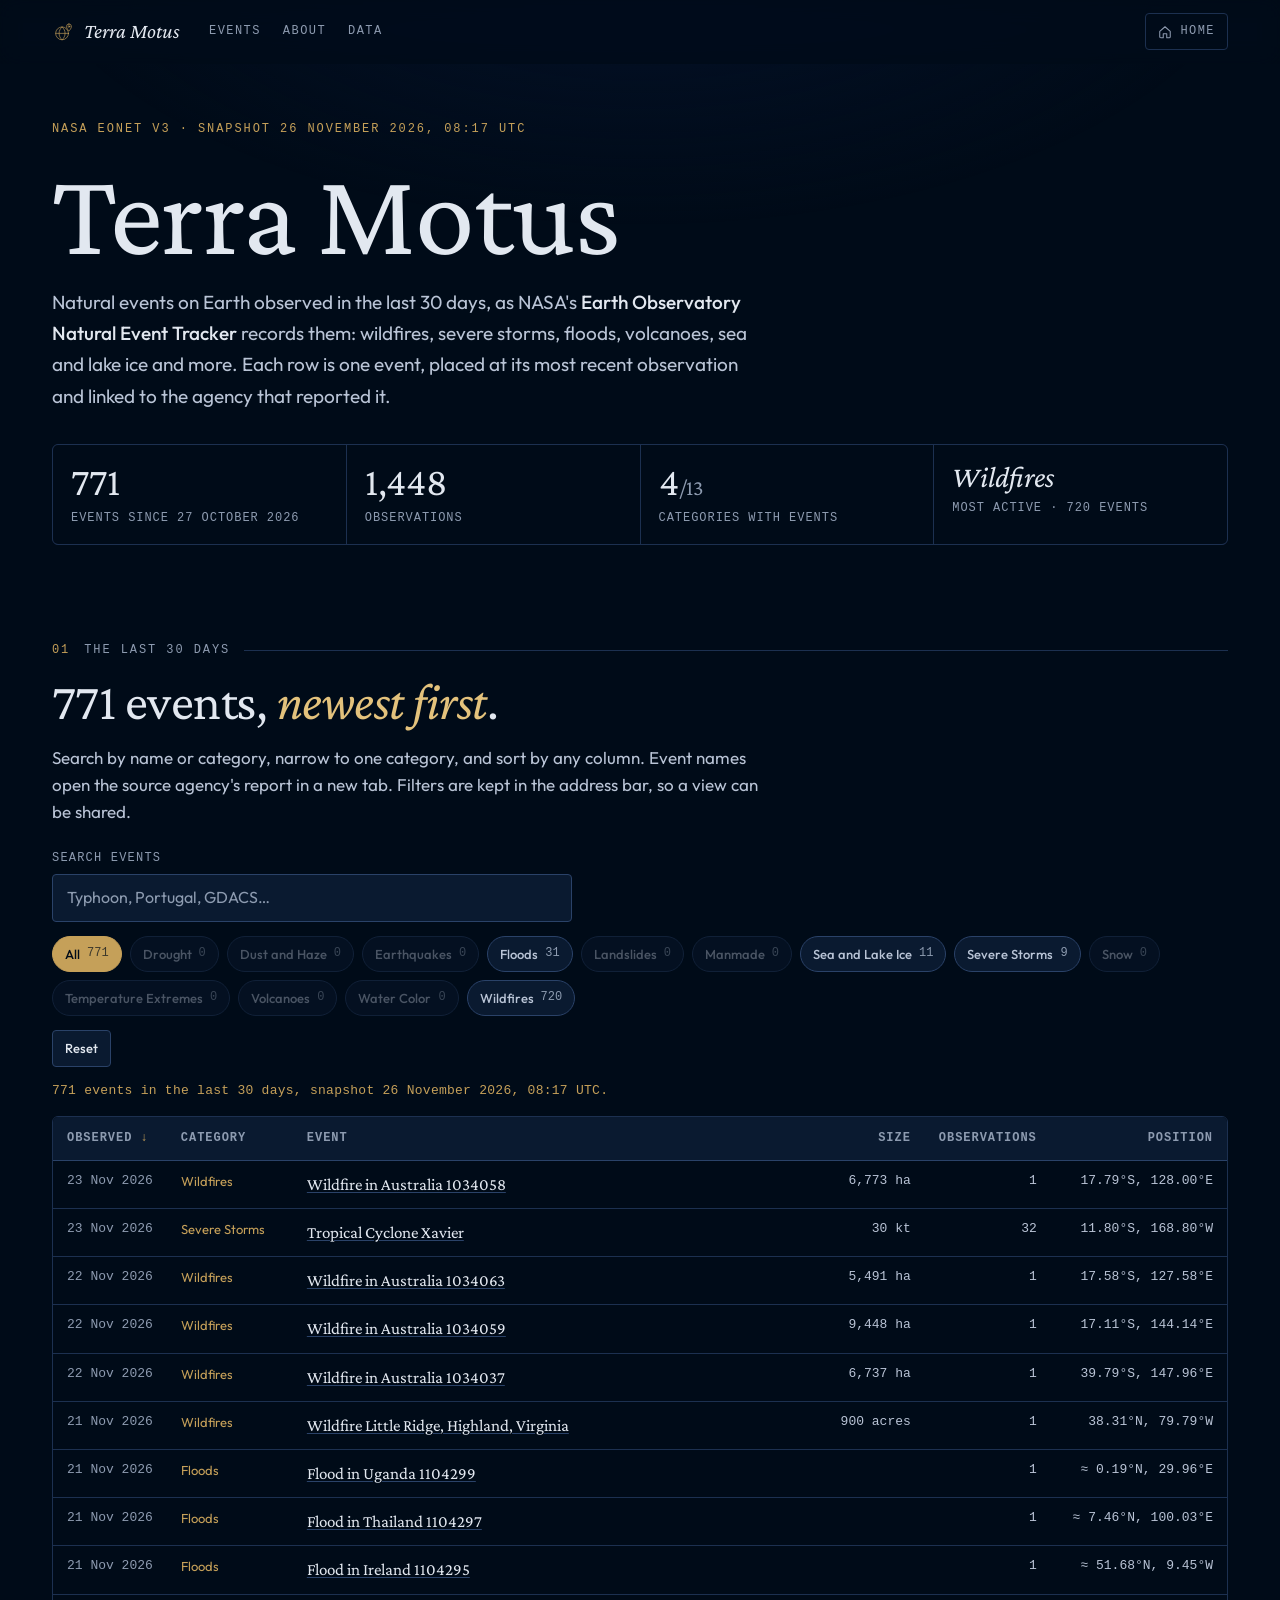
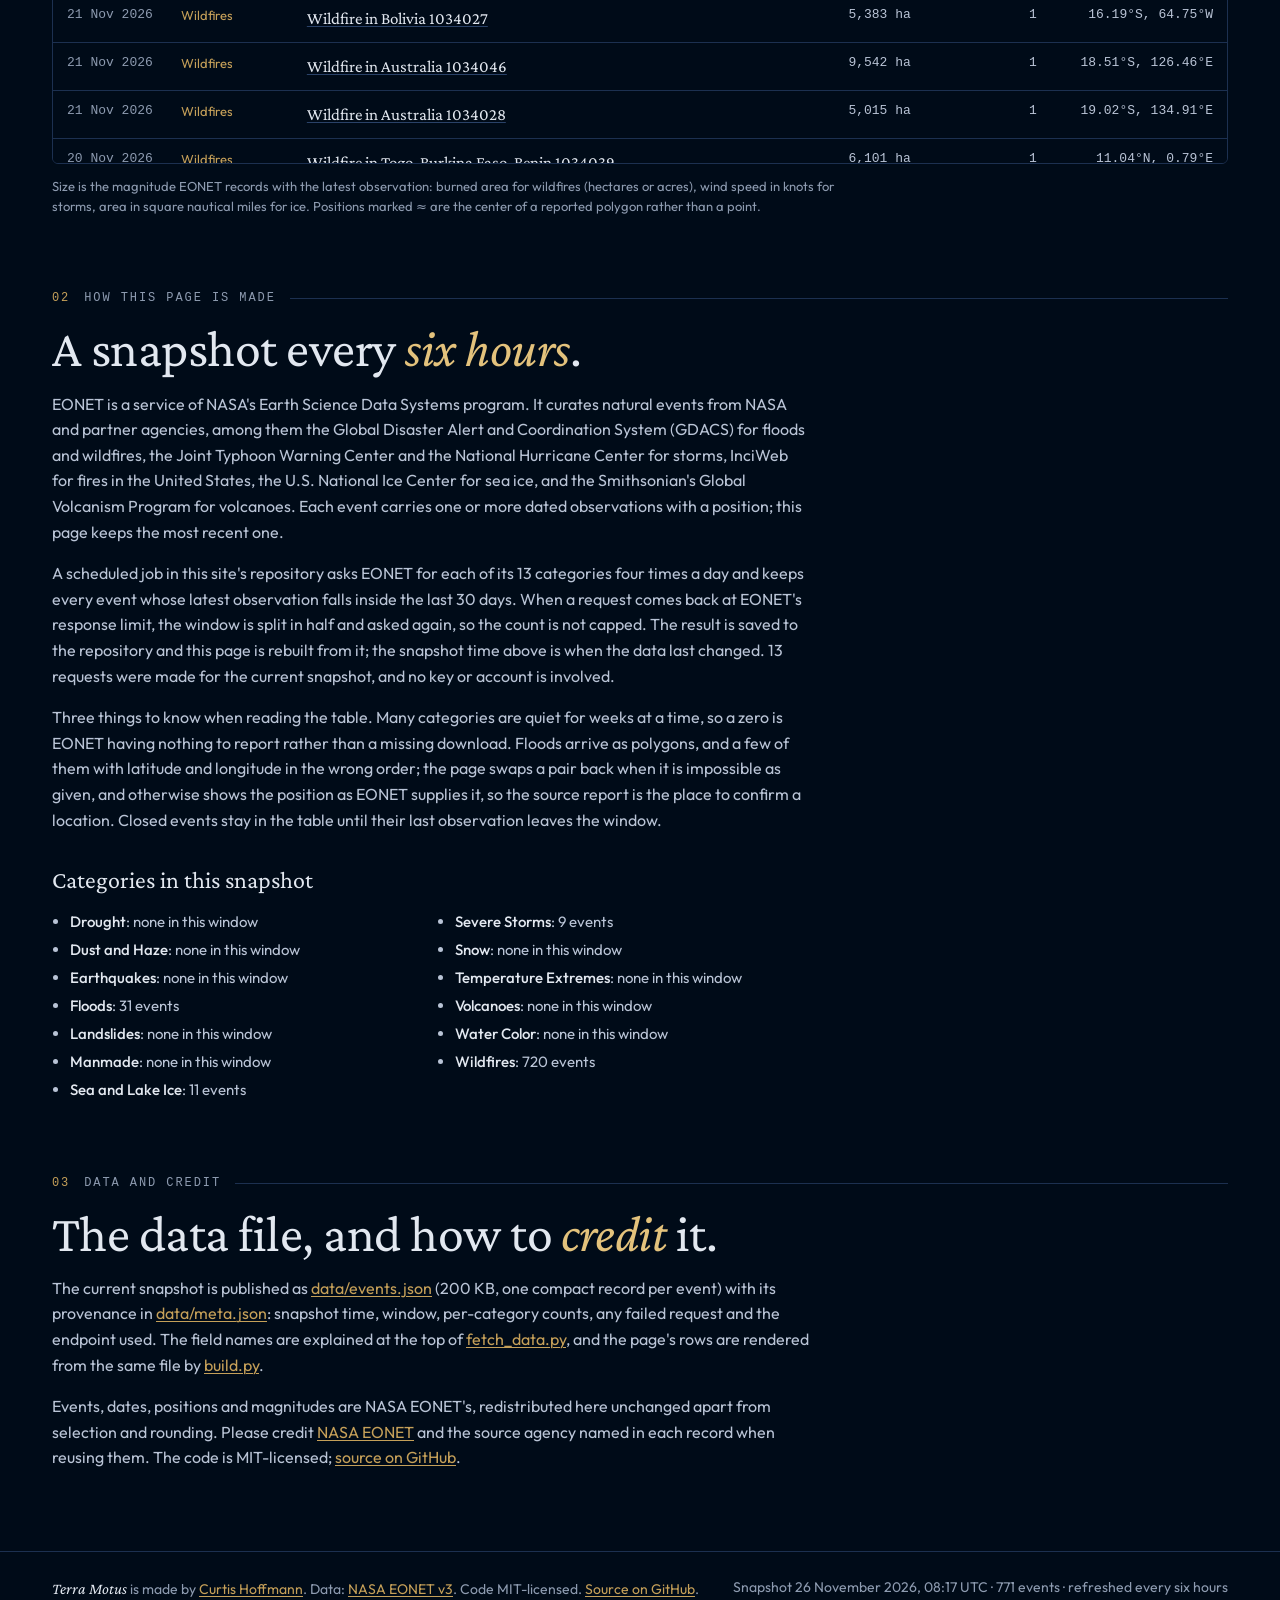
==== commit e2b4e8db: "Refresh EONET snapshot 2026-11-26T08:17:49Z" ====
--- a/index.html
+++ b/index.html
@@ -4,7 +4,7 @@
 <meta charset="utf-8">
 <meta name="viewport" content="width=device-width, initial-scale=1, viewport-fit=cover">
 <title>Terra Motus · Natural events on Earth in the last 30 days</title>
-<meta name="description" content="772 natural events observed on Earth in the 30 days to 25 November 2026, from NASA's Earth Observatory Natural Event Tracker (EONET): wildfires, severe storms, floods, volcanoes, sea and lake ice and more, each linked to the agency that reported it. Refreshed every six hours.">
+<meta name="description" content="771 natural events observed on Earth in the 30 days to 26 November 2026, from NASA's Earth Observatory Natural Event Tracker (EONET): wildfires, severe storms, floods, volcanoes, sea and lake ice and more, each linked to the agency that reported it. Refreshed every six hours.">
 <meta name="author" content="Curtis Hoffmann">
 <meta name="robots" content="index, follow, max-image-preview:large">
 <meta name="theme-color" content="#000b18">
@@ -17,7 +17,7 @@
 <meta property="og:site_name" content="Curtis Hoffmann">
 <meta property="og:locale" content="en_US">
 <meta property="og:title" content="Terra Motus · Natural events on Earth in the last 30 days">
-<meta property="og:description" content="772 natural events observed on Earth in the 30 days to 25 November 2026, from NASA EONET: wildfires, severe storms, floods, volcanoes, sea ice and more. Refreshed every six hours.">
+<meta property="og:description" content="771 natural events observed on Earth in the 30 days to 26 November 2026, from NASA EONET: wildfires, severe storms, floods, volcanoes, sea ice and more. Refreshed every six hours.">
 <meta property="og:url" content="https://curtishoffmann.com/terramotus/">
 <meta property="og:image" content="https://curtishoffmann.com/terramotus/assets/og-image.png">
 <meta property="og:image:width" content="1200">
@@ -25,12 +25,12 @@
 <meta property="og:image:alt" content="Terra Motus: natural events on Earth from NASA EONET">
 <meta name="twitter:card" content="summary_large_image">
 <meta name="twitter:title" content="Terra Motus · Natural events on Earth in the last 30 days">
-<meta name="twitter:description" content="772 natural events observed on Earth in the 30 days to 25 November 2026, from NASA EONET. Refreshed every six hours.">
+<meta name="twitter:description" content="771 natural events observed on Earth in the 30 days to 26 November 2026, from NASA EONET. Refreshed every six hours.">
 <meta name="twitter:image" content="https://curtishoffmann.com/terramotus/assets/og-image.png">
 <link rel="preconnect" href="https://fonts.googleapis.com">
 <link rel="preconnect" href="https://fonts.gstatic.com" crossorigin>
 <link href="https://fonts.googleapis.com/css2?family=Outfit:wght@400;500;600&amp;family=Crimson+Pro:ital,wght@0,400;0,600;1,400&amp;display=swap" rel="stylesheet">
-<link rel="stylesheet" href="assets/styles.css?v=20261125T2141">
+<link rel="stylesheet" href="assets/styles.css?v=20261126T0817">
 <script type="application/ld+json">
 {
  "@context": "https://schema.org",
@@ -40,13 +40,13 @@
    "@id": "https://curtishoffmann.com/terramotus/",
    "url": "https://curtishoffmann.com/terramotus/",
    "name": "Terra Motus · Natural events on Earth in the last 30 days",
-   "description": "772 natural events observed on Earth in the 30 days to 25 November 2026, from NASA's Earth Observatory Natural Event Tracker (EONET): wildfires, severe storms, floods, volcanoes, sea and lake ice and more, each linked to the agency that reported it.",
+   "description": "771 natural events observed on Earth in the 30 days to 26 November 2026, from NASA's Earth Observatory Natural Event Tracker (EONET): wildfires, severe storms, floods, volcanoes, sea and lake ice and more, each linked to the agency that reported it.",
    "author": {
     "@type": "Person",
     "name": "Curtis Hoffmann",
     "url": "https://curtishoffmann.com/"
    },
-   "dateModified": "2026-11-25T21:41:36Z",
+   "dateModified": "2026-11-26T08:17:49Z",
    "inLanguage": "en",
    "isPartOf": {
     "@type": "WebSite",
@@ -59,14 +59,14 @@
    "@type": "Dataset",
    "@id": "https://curtishoffmann.com/terramotus/data/events.json",
    "name": "Terra Motus EONET snapshot",
-   "description": "772 EONET events whose most recent observation falls in the 30 days before 25 November 2026, 21:41 UTC: id, title, category, latest and first observation dates, observation count, position of the latest observation, magnitude where given, source link and closing date. Refreshed every six hours by a GitHub Actions workflow.",
+   "description": "771 EONET events whose most recent observation falls in the 30 days before 26 November 2026, 08:17 UTC: id, title, category, latest and first observation dates, observation count, position of the latest observation, magnitude where given, source link and closing date. Refreshed every six hours by a GitHub Actions workflow.",
    "creator": {
     "@type": "Person",
     "name": "Curtis Hoffmann",
     "url": "https://curtishoffmann.com/"
    },
-   "dateModified": "2026-11-25T21:41:36Z",
-   "temporalCoverage": "2026-10-26/2026-11-25",
+   "dateModified": "2026-11-26T08:17:49Z",
+   "temporalCoverage": "2026-10-27/2026-11-26",
    "isBasedOn": "https://eonet.gsfc.nasa.gov/",
    "sdPublisher": {
     "@type": "Organization",
@@ -133,12 +133,12 @@
 
 <main id="main">
 <header class="hero wrap">
-  <p class="eyebrow">NASA EONET v3 · snapshot 25 November 2026, 21:41 UTC</p>
+  <p class="eyebrow">NASA EONET v3 · snapshot 26 November 2026, 08:17 UTC</p>
   <h1>Terra Motus</h1>
   <p class="lead">Natural events on Earth observed in the last 30 days, as NASA's <strong>Earth Observatory Natural Event Tracker</strong> records them: wildfires, severe storms, floods, volcanoes, sea and lake ice and more. Each row is one event, placed at its most recent observation and linked to the agency that reported it.</p>
   <div class="stats" role="list">
-    <div class="stat" role="listitem"><div class="num">772</div><div class="lbl">events since 26 October 2026</div></div>
-    <div class="stat" role="listitem"><div class="num">1,454</div><div class="lbl">observations</div></div>
+    <div class="stat" role="listitem"><div class="num">771</div><div class="lbl">events since 27 October 2026</div></div>
+    <div class="stat" role="listitem"><div class="num">1,448</div><div class="lbl">observations</div></div>
     <div class="stat" role="listitem"><div class="num">4<span class="of">/13</span></div><div class="lbl">categories with events</div></div>
     <div class="stat" role="listitem"><div class="num small">Wildfires</div><div class="lbl">most active · 720 events</div></div>
   </div>
@@ -146,13 +146,13 @@
 
 <section id="events" class="block wrap">
   <div class="section-label"><span class="num">01</span><span>The last 30 days</span><span class="rule"></span></div>
-  <h2>772 events, <em>newest first</em>.</h2>
+  <h2>771 events, <em>newest first</em>.</h2>
   <p class="deck">Search by name or category, narrow to one category, and sort by any column. Event names open the source agency's report in a new tab. Filters are kept in the address bar, so a view can be shared.</p>
   
   <div class="filters">
     <div class="f-q"><label for="f-q">Search events</label><input id="f-q" type="search" placeholder="Typhoon, Portugal, GDACS…" autocomplete="off"></div>
     <div class="f-cats" role="group" aria-label="Filter by category">
-        <button type="button" class="chip" data-c="" aria-pressed="true">All <span class="cnt">772</span></button>
+        <button type="button" class="chip" data-c="" aria-pressed="true">All <span class="cnt">771</span></button>
         <button type="button" class="chip" data-c="drought" aria-pressed="false" disabled>Drought <span class="cnt">0</span></button>
         <button type="button" class="chip" data-c="dustHaze" aria-pressed="false" disabled>Dust and Haze <span class="cnt">0</span></button>
         <button type="button" class="chip" data-c="earthquakes" aria-pressed="false" disabled>Earthquakes <span class="cnt">0</span></button>
@@ -160,7 +160,7 @@
         <button type="button" class="chip" data-c="landslides" aria-pressed="false" disabled>Landslides <span class="cnt">0</span></button>
         <button type="button" class="chip" data-c="manmade" aria-pressed="false" disabled>Manmade <span class="cnt">0</span></button>
         <button type="button" class="chip" data-c="seaLakeIce" aria-pressed="false">Sea and Lake Ice <span class="cnt">11</span></button>
-        <button type="button" class="chip" data-c="severeStorms" aria-pressed="false">Severe Storms <span class="cnt">10</span></button>
+        <button type="button" class="chip" data-c="severeStorms" aria-pressed="false">Severe Storms <span class="cnt">9</span></button>
         <button type="button" class="chip" data-c="snow" aria-pressed="false" disabled>Snow <span class="cnt">0</span></button>
         <button type="button" class="chip" data-c="tempExtremes" aria-pressed="false" disabled>Temperature Extremes <span class="cnt">0</span></button>
         <button type="button" class="chip" data-c="volcanoes" aria-pressed="false" disabled>Volcanoes <span class="cnt">0</span></button>
@@ -169,7 +169,7 @@
     </div>
     <div class="f-actions"><button class="btn small" type="button" id="f-reset">Reset</button></div>
   </div>
-  <p class="status" id="status" aria-live="polite">772 events in the last 30 days, snapshot 25 November 2026, 21:41 UTC.</p>
+  <p class="status" id="status" aria-live="polite">771 events in the last 30 days, snapshot 26 November 2026, 08:17 UTC.</p>
   <noscript><p class="note">Search, filters and sorting need JavaScript. The full table is below, newest first.</p></noscript>
   <div class="table-wrap">
     <table class="events" id="events-table">
@@ -956,7 +956,6 @@
 <tr><td>27 Oct 2026</td><td>Wildfires</td><td><a href="https://www.gdacs.org/report.aspx?eventtype=WF&amp;eventid=1033395" target="_blank" rel="noopener">Wildfire in Australia 1033395</a></td><td>5,002 ha</td><td>1</td><td>17.37°S, 143.94°E</td></tr>
 <tr><td>27 Oct 2026</td><td>Wildfires</td><td><a href="https://www.gdacs.org/report.aspx?eventtype=WF&amp;eventid=1033370" target="_blank" rel="noopener">Wildfire in Australia 1033370</a></td><td>6,772 ha</td><td>1</td><td>12.76°S, 133.73°E</td></tr>
 <tr><td>27 Oct 2026</td><td>Wildfires</td><td><a href="https://www.gdacs.org/report.aspx?eventtype=WF&amp;eventid=1033361" target="_blank" rel="noopener">Wildfire in Australia 1033361</a></td><td>5,244 ha</td><td>1</td><td>17.46°S, 143.90°E</td></tr>
-<tr><td>27 Oct 2026</td><td>Severe Storms</td><td><a href="https://www.metoc.navy.mil/jtwc/products/cp0326.tcw" target="_blank" rel="noopener">Tropical Storm Olana</a></td><td>25 kt</td><td title="Observed 6 times since 25 Oct 2026">6</td><td>13.20°N, 176.20°W</td></tr>
       </tbody>
     </table>
     <p class="empty" id="empty" hidden>No events match. Clear the search or choose another category.</p>
@@ -980,7 +979,7 @@
         <li><strong>Landslides</strong>: none in this window</li>
         <li><strong>Manmade</strong>: none in this window</li>
         <li><strong>Sea and Lake Ice</strong>: 11 events</li>
-        <li><strong>Severe Storms</strong>: 10 events</li>
+        <li><strong>Severe Storms</strong>: 9 events</li>
         <li><strong>Snow</strong>: none in this window</li>
         <li><strong>Temperature Extremes</strong>: none in this window</li>
         <li><strong>Volcanoes</strong>: none in this window</li>
@@ -1003,10 +1002,10 @@
 <footer>
   <div class="wrap row">
     <div><em>Terra Motus</em> is made by <a href="https://curtishoffmann.com/">Curtis Hoffmann</a>. Data: <a href="https://eonet.gsfc.nasa.gov/">NASA EONET v3</a>. Code MIT-licensed. <a href="https://github.com/phagehunter/terramotus">Source on GitHub</a>.</div>
-    <div>Snapshot 25 November 2026, 21:41 UTC · 772 events · refreshed every six hours</div>
+    <div>Snapshot 26 November 2026, 08:17 UTC · 771 events · refreshed every six hours</div>
   </div>
 </footer>
 
-<script src="assets/app.js?v=20261125T2141"></script>
+<script src="assets/app.js?v=20261126T0817"></script>
 </body>
 </html>
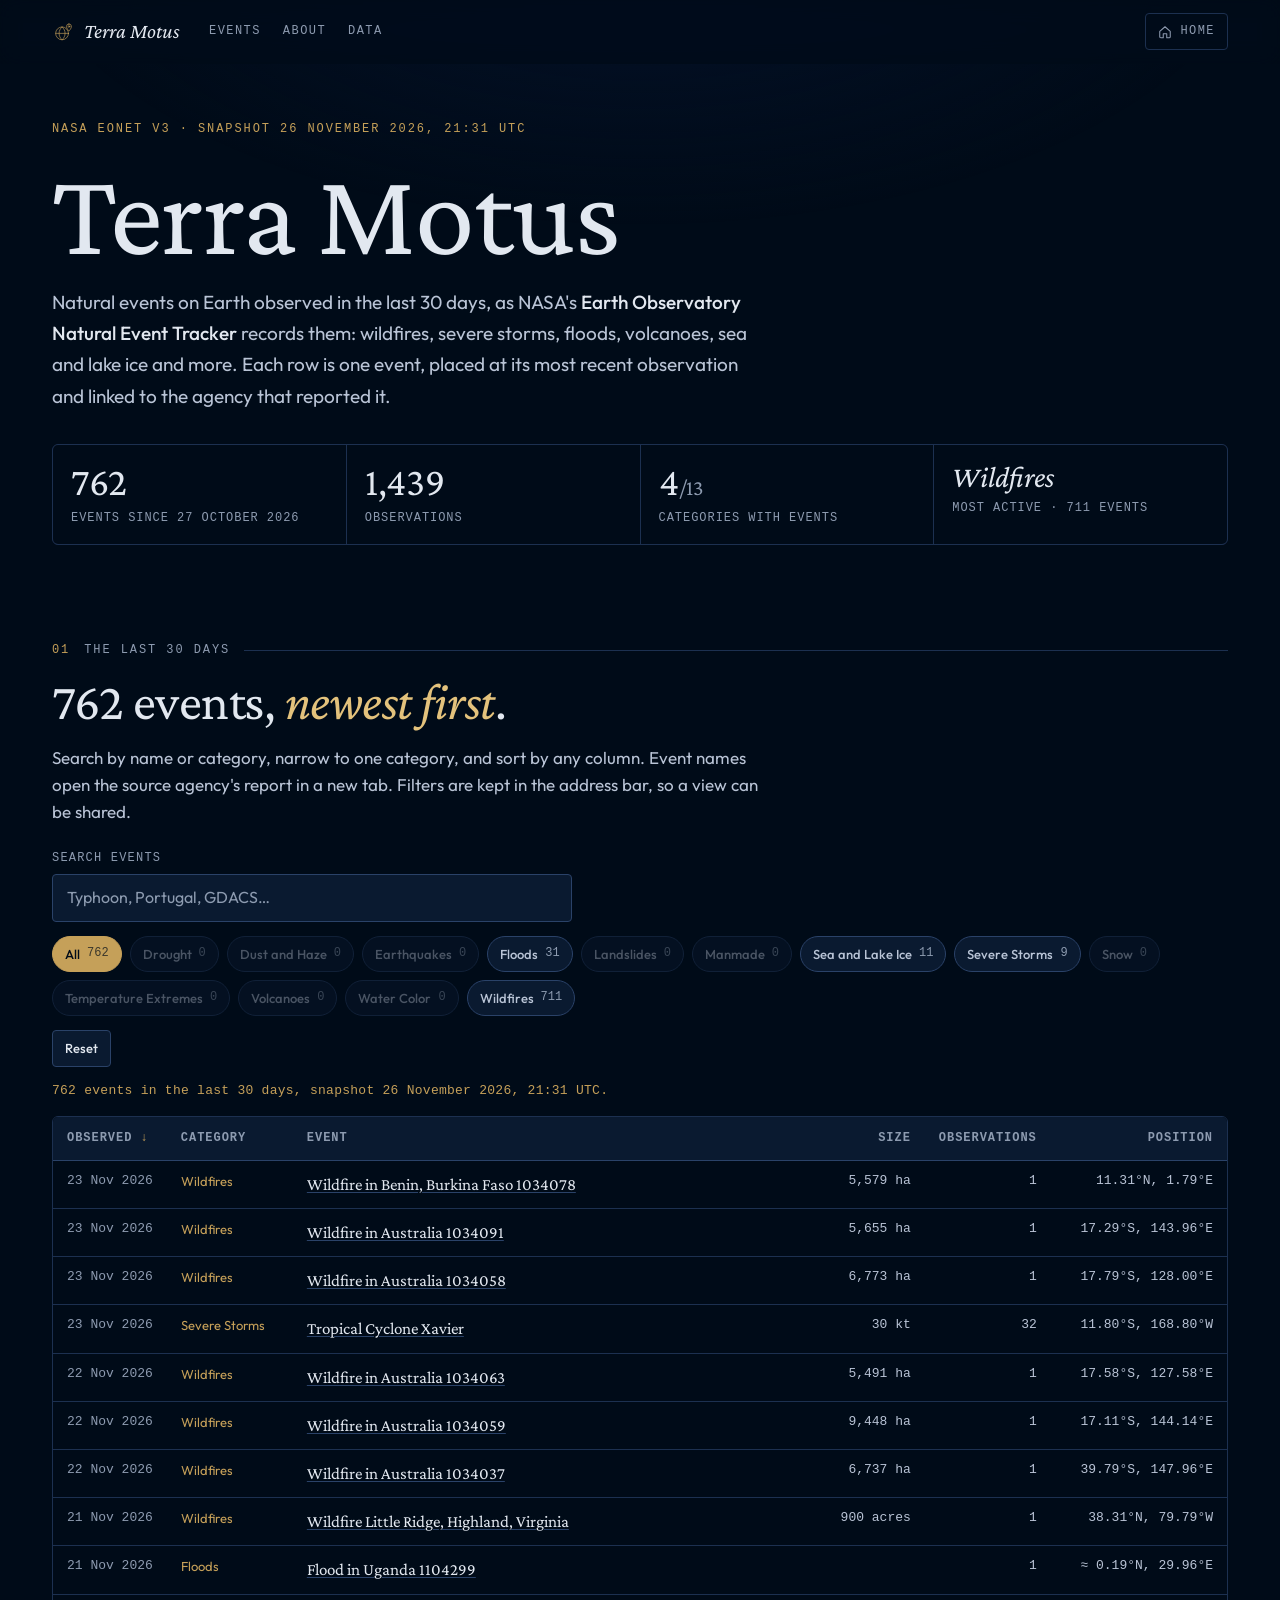
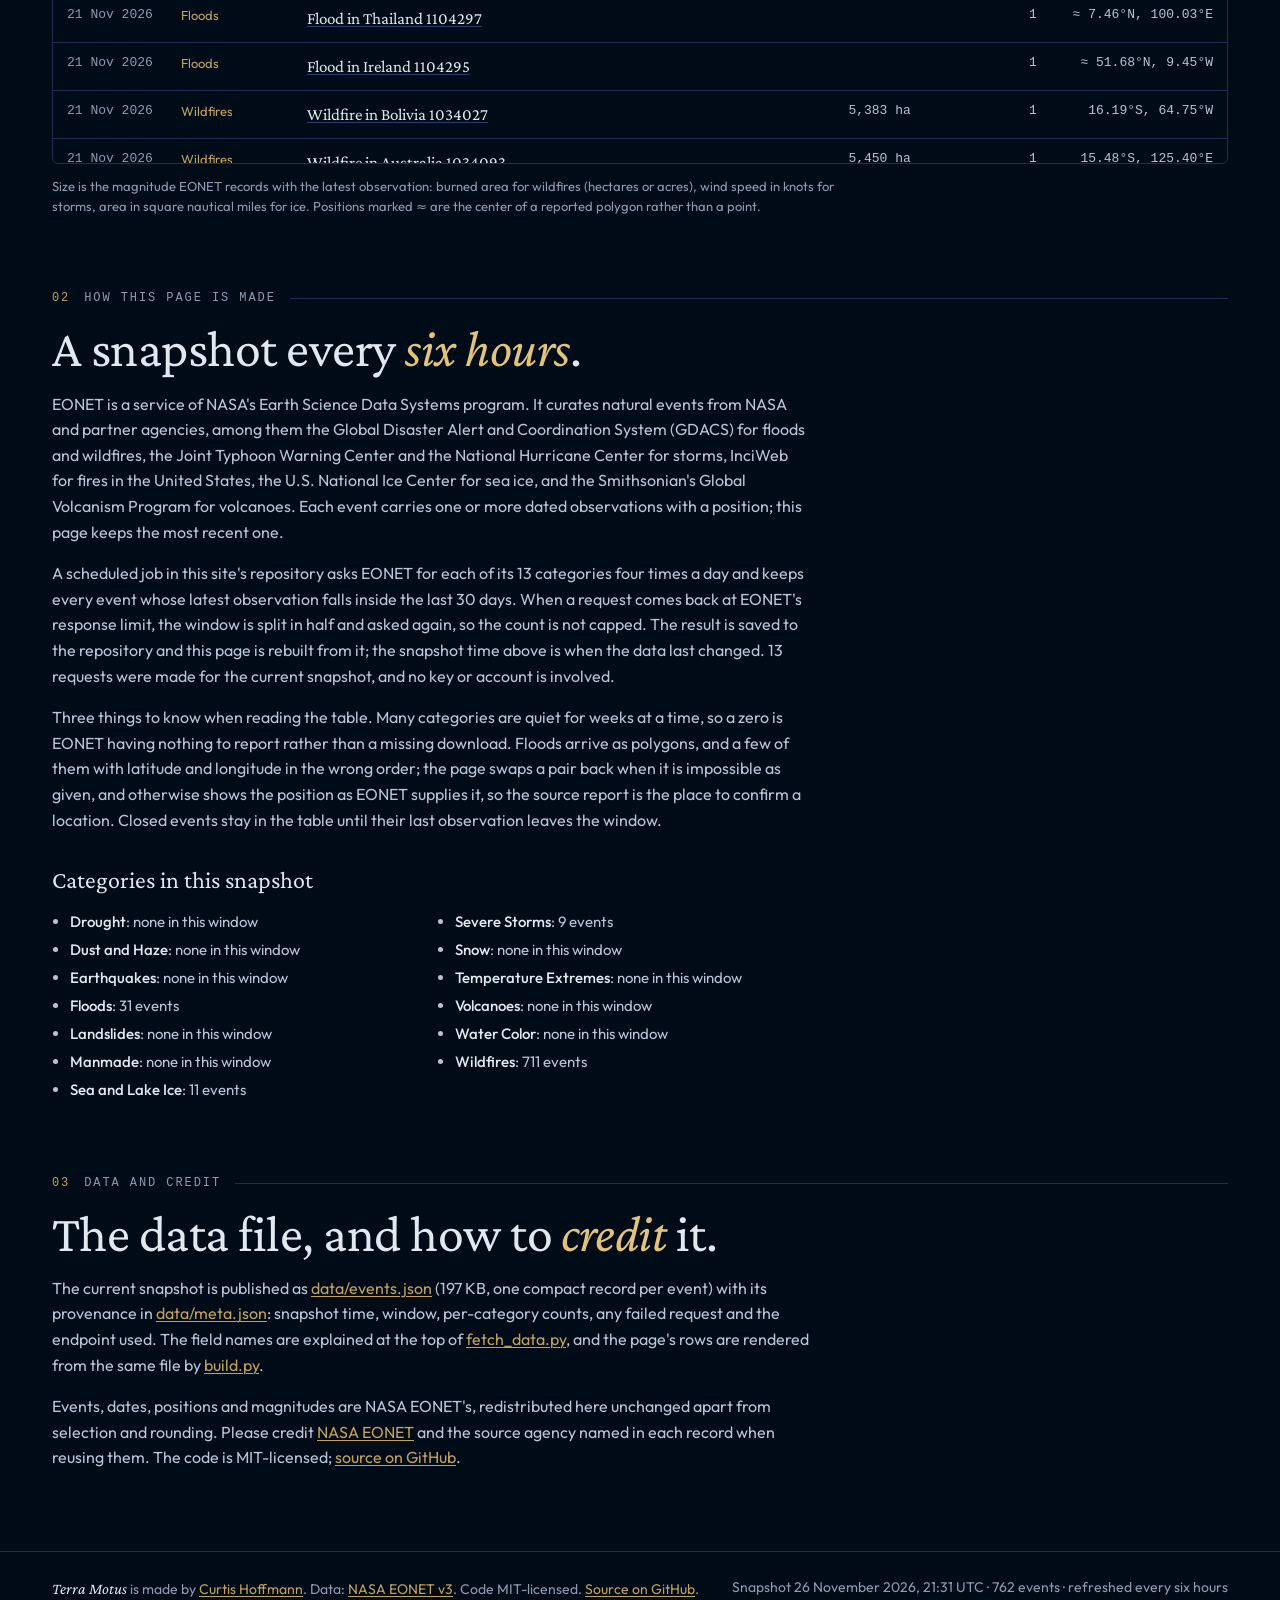
==== commit a7bb8cd3: "Refresh EONET snapshot 2026-11-26T21:31:49Z" ====
--- a/index.html
+++ b/index.html
@@ -4,7 +4,7 @@
 <meta charset="utf-8">
 <meta name="viewport" content="width=device-width, initial-scale=1, viewport-fit=cover">
 <title>Terra Motus · Natural events on Earth in the last 30 days</title>
-<meta name="description" content="771 natural events observed on Earth in the 30 days to 26 November 2026, from NASA's Earth Observatory Natural Event Tracker (EONET): wildfires, severe storms, floods, volcanoes, sea and lake ice and more, each linked to the agency that reported it. Refreshed every six hours.">
+<meta name="description" content="762 natural events observed on Earth in the 30 days to 26 November 2026, from NASA's Earth Observatory Natural Event Tracker (EONET): wildfires, severe storms, floods, volcanoes, sea and lake ice and more, each linked to the agency that reported it. Refreshed every six hours.">
 <meta name="author" content="Curtis Hoffmann">
 <meta name="robots" content="index, follow, max-image-preview:large">
 <meta name="theme-color" content="#000b18">
@@ -17,7 +17,7 @@
 <meta property="og:site_name" content="Curtis Hoffmann">
 <meta property="og:locale" content="en_US">
 <meta property="og:title" content="Terra Motus · Natural events on Earth in the last 30 days">
-<meta property="og:description" content="771 natural events observed on Earth in the 30 days to 26 November 2026, from NASA EONET: wildfires, severe storms, floods, volcanoes, sea ice and more. Refreshed every six hours.">
+<meta property="og:description" content="762 natural events observed on Earth in the 30 days to 26 November 2026, from NASA EONET: wildfires, severe storms, floods, volcanoes, sea ice and more. Refreshed every six hours.">
 <meta property="og:url" content="https://curtishoffmann.com/terramotus/">
 <meta property="og:image" content="https://curtishoffmann.com/terramotus/assets/og-image.png">
 <meta property="og:image:width" content="1200">
@@ -25,12 +25,12 @@
 <meta property="og:image:alt" content="Terra Motus: natural events on Earth from NASA EONET">
 <meta name="twitter:card" content="summary_large_image">
 <meta name="twitter:title" content="Terra Motus · Natural events on Earth in the last 30 days">
-<meta name="twitter:description" content="771 natural events observed on Earth in the 30 days to 26 November 2026, from NASA EONET. Refreshed every six hours.">
+<meta name="twitter:description" content="762 natural events observed on Earth in the 30 days to 26 November 2026, from NASA EONET. Refreshed every six hours.">
 <meta name="twitter:image" content="https://curtishoffmann.com/terramotus/assets/og-image.png">
 <link rel="preconnect" href="https://fonts.googleapis.com">
 <link rel="preconnect" href="https://fonts.gstatic.com" crossorigin>
 <link href="https://fonts.googleapis.com/css2?family=Outfit:wght@400;500;600&amp;family=Crimson+Pro:ital,wght@0,400;0,600;1,400&amp;display=swap" rel="stylesheet">
-<link rel="stylesheet" href="assets/styles.css?v=20261126T0817">
+<link rel="stylesheet" href="assets/styles.css?v=20261126T2131">
 <script type="application/ld+json">
 {
  "@context": "https://schema.org",
@@ -40,13 +40,13 @@
    "@id": "https://curtishoffmann.com/terramotus/",
    "url": "https://curtishoffmann.com/terramotus/",
    "name": "Terra Motus · Natural events on Earth in the last 30 days",
-   "description": "771 natural events observed on Earth in the 30 days to 26 November 2026, from NASA's Earth Observatory Natural Event Tracker (EONET): wildfires, severe storms, floods, volcanoes, sea and lake ice and more, each linked to the agency that reported it.",
+   "description": "762 natural events observed on Earth in the 30 days to 26 November 2026, from NASA's Earth Observatory Natural Event Tracker (EONET): wildfires, severe storms, floods, volcanoes, sea and lake ice and more, each linked to the agency that reported it.",
    "author": {
     "@type": "Person",
     "name": "Curtis Hoffmann",
     "url": "https://curtishoffmann.com/"
    },
-   "dateModified": "2026-11-26T08:17:49Z",
+   "dateModified": "2026-11-26T21:31:49Z",
    "inLanguage": "en",
    "isPartOf": {
     "@type": "WebSite",
@@ -59,13 +59,13 @@
    "@type": "Dataset",
    "@id": "https://curtishoffmann.com/terramotus/data/events.json",
    "name": "Terra Motus EONET snapshot",
-   "description": "771 EONET events whose most recent observation falls in the 30 days before 26 November 2026, 08:17 UTC: id, title, category, latest and first observation dates, observation count, position of the latest observation, magnitude where given, source link and closing date. Refreshed every six hours by a GitHub Actions workflow.",
+   "description": "762 EONET events whose most recent observation falls in the 30 days before 26 November 2026, 21:31 UTC: id, title, category, latest and first observation dates, observation count, position of the latest observation, magnitude where given, source link and closing date. Refreshed every six hours by a GitHub Actions workflow.",
    "creator": {
     "@type": "Person",
     "name": "Curtis Hoffmann",
     "url": "https://curtishoffmann.com/"
    },
-   "dateModified": "2026-11-26T08:17:49Z",
+   "dateModified": "2026-11-26T21:31:49Z",
    "temporalCoverage": "2026-10-27/2026-11-26",
    "isBasedOn": "https://eonet.gsfc.nasa.gov/",
    "sdPublisher": {
@@ -133,26 +133,26 @@
 
 <main id="main">
 <header class="hero wrap">
-  <p class="eyebrow">NASA EONET v3 · snapshot 26 November 2026, 08:17 UTC</p>
+  <p class="eyebrow">NASA EONET v3 · snapshot 26 November 2026, 21:31 UTC</p>
   <h1>Terra Motus</h1>
   <p class="lead">Natural events on Earth observed in the last 30 days, as NASA's <strong>Earth Observatory Natural Event Tracker</strong> records them: wildfires, severe storms, floods, volcanoes, sea and lake ice and more. Each row is one event, placed at its most recent observation and linked to the agency that reported it.</p>
   <div class="stats" role="list">
-    <div class="stat" role="listitem"><div class="num">771</div><div class="lbl">events since 27 October 2026</div></div>
-    <div class="stat" role="listitem"><div class="num">1,448</div><div class="lbl">observations</div></div>
+    <div class="stat" role="listitem"><div class="num">762</div><div class="lbl">events since 27 October 2026</div></div>
+    <div class="stat" role="listitem"><div class="num">1,439</div><div class="lbl">observations</div></div>
     <div class="stat" role="listitem"><div class="num">4<span class="of">/13</span></div><div class="lbl">categories with events</div></div>
-    <div class="stat" role="listitem"><div class="num small">Wildfires</div><div class="lbl">most active · 720 events</div></div>
+    <div class="stat" role="listitem"><div class="num small">Wildfires</div><div class="lbl">most active · 711 events</div></div>
   </div>
 </header>
 
 <section id="events" class="block wrap">
   <div class="section-label"><span class="num">01</span><span>The last 30 days</span><span class="rule"></span></div>
-  <h2>771 events, <em>newest first</em>.</h2>
+  <h2>762 events, <em>newest first</em>.</h2>
   <p class="deck">Search by name or category, narrow to one category, and sort by any column. Event names open the source agency's report in a new tab. Filters are kept in the address bar, so a view can be shared.</p>
   
   <div class="filters">
     <div class="f-q"><label for="f-q">Search events</label><input id="f-q" type="search" placeholder="Typhoon, Portugal, GDACS…" autocomplete="off"></div>
     <div class="f-cats" role="group" aria-label="Filter by category">
-        <button type="button" class="chip" data-c="" aria-pressed="true">All <span class="cnt">771</span></button>
+        <button type="button" class="chip" data-c="" aria-pressed="true">All <span class="cnt">762</span></button>
         <button type="button" class="chip" data-c="drought" aria-pressed="false" disabled>Drought <span class="cnt">0</span></button>
         <button type="button" class="chip" data-c="dustHaze" aria-pressed="false" disabled>Dust and Haze <span class="cnt">0</span></button>
         <button type="button" class="chip" data-c="earthquakes" aria-pressed="false" disabled>Earthquakes <span class="cnt">0</span></button>
@@ -165,11 +165,11 @@
         <button type="button" class="chip" data-c="tempExtremes" aria-pressed="false" disabled>Temperature Extremes <span class="cnt">0</span></button>
         <button type="button" class="chip" data-c="volcanoes" aria-pressed="false" disabled>Volcanoes <span class="cnt">0</span></button>
         <button type="button" class="chip" data-c="waterColor" aria-pressed="false" disabled>Water Color <span class="cnt">0</span></button>
-        <button type="button" class="chip" data-c="wildfires" aria-pressed="false">Wildfires <span class="cnt">720</span></button>
+        <button type="button" class="chip" data-c="wildfires" aria-pressed="false">Wildfires <span class="cnt">711</span></button>
     </div>
     <div class="f-actions"><button class="btn small" type="button" id="f-reset">Reset</button></div>
   </div>
-  <p class="status" id="status" aria-live="polite">771 events in the last 30 days, snapshot 26 November 2026, 08:17 UTC.</p>
+  <p class="status" id="status" aria-live="polite">762 events in the last 30 days, snapshot 26 November 2026, 21:31 UTC.</p>
   <noscript><p class="note">Search, filters and sorting need JavaScript. The full table is below, newest first.</p></noscript>
   <div class="table-wrap">
     <table class="events" id="events-table">
@@ -185,6 +185,8 @@
         </tr>
       </thead>
       <tbody id="rows">
+<tr><td>23 Nov 2026</td><td>Wildfires</td><td><a href="https://www.gdacs.org/report.aspx?eventtype=WF&amp;eventid=1034078" target="_blank" rel="noopener">Wildfire in Benin, Burkina Faso 1034078</a></td><td>5,579 ha</td><td>1</td><td>11.31°N, 1.79°E</td></tr>
+<tr><td>23 Nov 2026</td><td>Wildfires</td><td><a href="https://www.gdacs.org/report.aspx?eventtype=WF&amp;eventid=1034091" target="_blank" rel="noopener">Wildfire in Australia 1034091</a></td><td>5,655 ha</td><td>1</td><td>17.29°S, 143.96°E</td></tr>
 <tr><td>23 Nov 2026</td><td>Wildfires</td><td><a href="https://www.gdacs.org/report.aspx?eventtype=WF&amp;eventid=1034058" target="_blank" rel="noopener">Wildfire in Australia 1034058</a></td><td>6,773 ha</td><td>1</td><td>17.79°S, 128.00°E</td></tr>
 <tr><td>23 Nov 2026</td><td>Severe Storms</td><td><a href="https://www.metoc.navy.mil/jtwc/products/sh0427.tcw" target="_blank" rel="noopener">Tropical Cyclone Xavier</a></td><td>30 kt</td><td title="Observed 32 times since 15 Nov 2026">32</td><td>11.80°S, 168.80°W</td></tr>
 <tr><td>22 Nov 2026</td><td>Wildfires</td><td><a href="https://www.gdacs.org/report.aspx?eventtype=WF&amp;eventid=1034063" target="_blank" rel="noopener">Wildfire in Australia 1034063</a></td><td>5,491 ha</td><td>1</td><td>17.58°S, 127.58°E</td></tr>
@@ -195,11 +197,18 @@
 <tr><td>21 Nov 2026</td><td>Floods</td><td><a href="https://www.gdacs.org/report.aspx?eventtype=FL&amp;eventid=1104297" target="_blank" rel="noopener">Flood in Thailand 1104297</a></td><td></td><td>1</td><td>≈ 7.46°N, 100.03°E</td></tr>
 <tr><td>21 Nov 2026</td><td>Floods</td><td><a href="https://www.gdacs.org/report.aspx?eventtype=FL&amp;eventid=1104295" target="_blank" rel="noopener">Flood in Ireland 1104295</a></td><td></td><td>1</td><td>≈ 51.68°N, 9.45°W</td></tr>
 <tr><td>21 Nov 2026</td><td>Wildfires</td><td><a href="https://www.gdacs.org/report.aspx?eventtype=WF&amp;eventid=1034027" target="_blank" rel="noopener">Wildfire in Bolivia 1034027</a></td><td>5,383 ha</td><td>1</td><td>16.19°S, 64.75°W</td></tr>
+<tr><td>21 Nov 2026</td><td>Wildfires</td><td><a href="https://www.gdacs.org/report.aspx?eventtype=WF&amp;eventid=1034093" target="_blank" rel="noopener">Wildfire in Australia 1034093</a></td><td>5,450 ha</td><td>1</td><td>15.48°S, 125.40°E</td></tr>
+<tr><td>21 Nov 2026</td><td>Wildfires</td><td><a href="https://www.gdacs.org/report.aspx?eventtype=WF&amp;eventid=1034092" target="_blank" rel="noopener">Wildfire in Australia 1034092</a></td><td>5,431 ha</td><td>1</td><td>16.73°S, 124.75°E</td></tr>
+<tr><td>21 Nov 2026</td><td>Wildfires</td><td><a href="https://www.gdacs.org/report.aspx?eventtype=WF&amp;eventid=1034080" target="_blank" rel="noopener">Wildfire in Australia 1034080</a></td><td>6,115 ha</td><td>1</td><td>15.18°S, 127.54°E</td></tr>
+<tr><td>21 Nov 2026</td><td>Wildfires</td><td><a href="https://www.gdacs.org/report.aspx?eventtype=WF&amp;eventid=1034079" target="_blank" rel="noopener">Wildfire in Australia 1034079</a></td><td>5,770 ha</td><td>1</td><td>14.53°S, 126.14°E</td></tr>
 <tr><td>21 Nov 2026</td><td>Wildfires</td><td><a href="https://www.gdacs.org/report.aspx?eventtype=WF&amp;eventid=1034046" target="_blank" rel="noopener">Wildfire in Australia 1034046</a></td><td>9,542 ha</td><td>1</td><td>18.51°S, 126.46°E</td></tr>
 <tr><td>21 Nov 2026</td><td>Wildfires</td><td><a href="https://www.gdacs.org/report.aspx?eventtype=WF&amp;eventid=1034028" target="_blank" rel="noopener">Wildfire in Australia 1034028</a></td><td>5,015 ha</td><td>1</td><td>19.02°S, 134.91°E</td></tr>
 <tr><td>20 Nov 2026</td><td>Wildfires</td><td><a href="https://www.gdacs.org/report.aspx?eventtype=WF&amp;eventid=1034039" target="_blank" rel="noopener">Wildfire in Togo, Burkina Faso, Benin 1034039</a></td><td>6,101 ha</td><td>1</td><td>11.04°N, 0.79°E</td></tr>
+<tr><td>20 Nov 2026</td><td>Wildfires</td><td><a href="https://www.gdacs.org/report.aspx?eventtype=WF&amp;eventid=1034088" target="_blank" rel="noopener">Wildfire in South Africa 1034088</a></td><td>5,088 ha</td><td>1</td><td>34.20°S, 19.54°E</td></tr>
 <tr><td>20 Nov 2026</td><td>Wildfires</td><td><a href="https://www.gdacs.org/report.aspx?eventtype=WF&amp;eventid=1034007" target="_blank" rel="noopener">Wildfire in Central African Republic 1034007</a></td><td>5,661 ha</td><td>1</td><td>9.35°N, 21.23°E</td></tr>
+<tr><td>20 Nov 2026</td><td>Wildfires</td><td><a href="https://www.gdacs.org/report.aspx?eventtype=WF&amp;eventid=1034082" target="_blank" rel="noopener">Wildfire in Bolivia, Brazil 1034082</a></td><td>5,750 ha</td><td>1</td><td>13.76°S, 61.62°W</td></tr>
 <tr><td>20 Nov 2026</td><td>Wildfires</td><td><a href="https://www.gdacs.org/report.aspx?eventtype=WF&amp;eventid=1034029" target="_blank" rel="noopener">Wildfire in Bolivia 1034029</a></td><td>5,229 ha</td><td>1</td><td>12.91°S, 65.24°W</td></tr>
+<tr><td>20 Nov 2026</td><td>Wildfires</td><td><a href="https://www.gdacs.org/report.aspx?eventtype=WF&amp;eventid=1034081" target="_blank" rel="noopener">Wildfire in Australia 1034081</a></td><td>5,857 ha</td><td>1</td><td>14.41°S, 126.15°E</td></tr>
 <tr><td>20 Nov 2026</td><td>Wildfires</td><td><a href="https://www.gdacs.org/report.aspx?eventtype=WF&amp;eventid=1034064" target="_blank" rel="noopener">Wildfire in Australia 1034064</a></td><td>5,350 ha</td><td>1</td><td>17.88°S, 144.93°E</td></tr>
 <tr><td>20 Nov 2026</td><td>Wildfires</td><td><a href="https://www.gdacs.org/report.aspx?eventtype=WF&amp;eventid=1034062" target="_blank" rel="noopener">Wildfire in Australia 1034062</a></td><td>5,494 ha</td><td>1</td><td>22.07°S, 135.98°E</td></tr>
 <tr><td>20 Nov 2026</td><td>Wildfires</td><td><a href="https://www.gdacs.org/report.aspx?eventtype=WF&amp;eventid=1034061" target="_blank" rel="noopener">Wildfire in Australia 1034061</a></td><td>8,563 ha</td><td>1</td><td>17.76°S, 144.52°E</td></tr>
@@ -219,6 +228,7 @@
 <tr><td>19 Nov 2026</td><td>Floods</td><td><a href="https://www.gdacs.org/report.aspx?eventtype=FL&amp;eventid=1104298" target="_blank" rel="noopener">Flood in Portugal 1104298</a></td><td></td><td>1</td><td>≈ 39.62°N, 8.39°W</td></tr>
 <tr><td>19 Nov 2026</td><td>Floods</td><td><a href="https://www.gdacs.org/report.aspx?eventtype=FL&amp;eventid=1104293" target="_blank" rel="noopener">Flood in Chile 1104293</a></td><td></td><td>1</td><td>≈ 33.10°S, 71.67°W</td></tr>
 <tr><td>19 Nov 2026</td><td>Wildfires</td><td><a href="https://www.gdacs.org/report.aspx?eventtype=WF&amp;eventid=1034033" target="_blank" rel="noopener">Wildfire in South Sudan 1034033</a></td><td>7,172 ha</td><td>1</td><td>7.90°N, 26.52°E</td></tr>
+<tr><td>19 Nov 2026</td><td>Wildfires</td><td><a href="https://www.gdacs.org/report.aspx?eventtype=WF&amp;eventid=1034073" target="_blank" rel="noopener">Wildfire in Mozambique 1034073</a></td><td>13,546 ha</td><td>1</td><td>17.84°S, 36.64°E</td></tr>
 <tr><td>19 Nov 2026</td><td>Wildfires</td><td><a href="https://www.gdacs.org/report.aspx?eventtype=WF&amp;eventid=1034056" target="_blank" rel="noopener">Wildfire in Mozambique 1034056</a></td><td>6,907 ha</td><td>1</td><td>17.83°S, 36.60°E</td></tr>
 <tr><td>19 Nov 2026</td><td>Wildfires</td><td><a href="https://www.gdacs.org/report.aspx?eventtype=WF&amp;eventid=1034049" target="_blank" rel="noopener">Wildfire in Burkina Faso 1034049</a></td><td>5,007 ha</td><td>1</td><td>13.95°N, 0.37°W</td></tr>
 <tr><td>19 Nov 2026</td><td>Wildfires</td><td><a href="https://www.gdacs.org/report.aspx?eventtype=WF&amp;eventid=1034065" target="_blank" rel="noopener">Wildfire in Australia 1034065</a></td><td>5,090 ha</td><td>1</td><td>14.02°S, 135.27°E</td></tr>
@@ -236,6 +246,8 @@
 <tr><td>18 Nov 2026</td><td>Wildfires</td><td><a href="https://www.gdacs.org/report.aspx?eventtype=WF&amp;eventid=1034013" target="_blank" rel="noopener">Wildfire in Ghana, Burkina Faso 1034013</a></td><td>5,066 ha</td><td>1</td><td>11.07°N, 1.35°W</td></tr>
 <tr><td>18 Nov 2026</td><td>Wildfires</td><td><a href="https://www.gdacs.org/report.aspx?eventtype=WF&amp;eventid=1033994" target="_blank" rel="noopener">Wildfire in Chad 1033994</a></td><td>6,041 ha</td><td>1</td><td>12.24°N, 20.25°E</td></tr>
 <tr><td>18 Nov 2026</td><td>Wildfires</td><td><a href="https://www.gdacs.org/report.aspx?eventtype=WF&amp;eventid=1034041" target="_blank" rel="noopener">Wildfire in Central African Republic 1034041</a></td><td>5,224 ha</td><td>1</td><td>9.72°N, 22.12°E</td></tr>
+<tr><td>18 Nov 2026</td><td>Wildfires</td><td><a href="https://www.gdacs.org/report.aspx?eventtype=WF&amp;eventid=1034089" target="_blank" rel="noopener">Wildfire in Brazil 1034089</a></td><td>7,109 ha</td><td>1</td><td>1.67°S, 55.06°W</td></tr>
+<tr><td>18 Nov 2026</td><td>Wildfires</td><td><a href="https://www.gdacs.org/report.aspx?eventtype=WF&amp;eventid=1034083" target="_blank" rel="noopener">Wildfire in Australia 1034083</a></td><td>7,772 ha</td><td>1</td><td>16.84°S, 125.97°E</td></tr>
 <tr><td>18 Nov 2026</td><td>Wildfires</td><td><a href="https://www.gdacs.org/report.aspx?eventtype=WF&amp;eventid=1034066" target="_blank" rel="noopener">Wildfire in Australia 1034066</a></td><td>5,379 ha</td><td>1</td><td>14.32°S, 134.93°E</td></tr>
 <tr><td>18 Nov 2026</td><td>Wildfires</td><td><a href="https://www.gdacs.org/report.aspx?eventtype=WF&amp;eventid=1034004" target="_blank" rel="noopener">Wildfire in Australia 1034004</a></td><td>5,164 ha</td><td>1</td><td>19.35°S, 122.60°E</td></tr>
 <tr><td>18 Nov 2026</td><td>Wildfires</td><td><a href="https://www.gdacs.org/report.aspx?eventtype=WF&amp;eventid=1034003" target="_blank" rel="noopener">Wildfire in Australia 1034003</a></td><td>5,173 ha</td><td>1</td><td>15.20°S, 133.37°E</td></tr>
@@ -265,13 +277,17 @@
 <tr><td>16 Nov 2026</td><td>Wildfires</td><td><a href="https://www.gdacs.org/report.aspx?eventtype=WF&amp;eventid=1034043" target="_blank" rel="noopener">Wildfire in South Sudan 1034043</a></td><td>5,029 ha</td><td>1</td><td>7.36°N, 31.41°E</td></tr>
 <tr><td>16 Nov 2026</td><td>Wildfires</td><td><a href="https://www.gdacs.org/report.aspx?eventtype=WF&amp;eventid=1033939" target="_blank" rel="noopener">Wildfire in South Africa 1033939</a></td><td>5,430 ha</td><td>1</td><td>27.77°S, 23.23°E</td></tr>
 <tr><td>16 Nov 2026</td><td>Wildfires</td><td><a href="https://www.gdacs.org/report.aspx?eventtype=WF&amp;eventid=1033974" target="_blank" rel="noopener">Wildfire in Nigeria 1033974</a></td><td>5,378 ha</td><td>1</td><td>11.90°N, 4.80°E</td></tr>
+<tr><td>16 Nov 2026</td><td>Wildfires</td><td><a href="https://www.gdacs.org/report.aspx?eventtype=WF&amp;eventid=1034075" target="_blank" rel="noopener">Wildfire in Madagascar 1034075</a></td><td>6,325 ha</td><td>1</td><td>18.80°S, 44.45°E</td></tr>
+<tr><td>16 Nov 2026</td><td>Wildfires</td><td><a href="https://www.gdacs.org/report.aspx?eventtype=WF&amp;eventid=1034074" target="_blank" rel="noopener">Wildfire in Madagascar 1034074</a></td><td>5,294 ha</td><td>1</td><td>15.54°S, 48.27°E</td></tr>
 <tr><td>16 Nov 2026</td><td>Wildfires</td><td><a href="https://www.gdacs.org/report.aspx?eventtype=WF&amp;eventid=1034051" target="_blank" rel="noopener">Wildfire in Madagascar 1034051</a></td><td>5,104 ha</td><td>1</td><td>15.64°S, 48.29°E</td></tr>
 <tr><td>16 Nov 2026</td><td>Wildfires</td><td><a href="https://www.gdacs.org/report.aspx?eventtype=WF&amp;eventid=1034035" target="_blank" rel="noopener">Wildfire in Madagascar 1034035</a></td><td>5,938 ha</td><td>1</td><td>15.08°S, 48.33°E</td></tr>
 <tr><td>16 Nov 2026</td><td>Wildfires</td><td><a href="https://www.gdacs.org/report.aspx?eventtype=WF&amp;eventid=1033964" target="_blank" rel="noopener">Wildfire in Chad 1033964</a></td><td>5,909 ha</td><td>1</td><td>11.85°N, 19.45°E</td></tr>
+<tr><td>16 Nov 2026</td><td>Wildfires</td><td><a href="https://www.gdacs.org/report.aspx?eventtype=WF&amp;eventid=1034084" target="_blank" rel="noopener">Wildfire in Brazil 1034084</a></td><td>5,873 ha</td><td>1</td><td>1.68°N, 50.59°W</td></tr>
 <tr><td>16 Nov 2026</td><td>Wildfires</td><td><a href="https://www.gdacs.org/report.aspx?eventtype=WF&amp;eventid=1034050" target="_blank" rel="noopener">Wildfire in Brazil 1034050</a></td><td>5,958 ha</td><td>1</td><td>0.38°S, 51.62°W</td></tr>
 <tr><td>16 Nov 2026</td><td>Wildfires</td><td><a href="https://www.gdacs.org/report.aspx?eventtype=WF&amp;eventid=1034021" target="_blank" rel="noopener">Wildfire in Brazil 1034021</a></td><td>5,693 ha</td><td>1</td><td>1.24°S, 51.77°W</td></tr>
 <tr><td>16 Nov 2026</td><td>Wildfires</td><td><a href="https://www.gdacs.org/report.aspx?eventtype=WF&amp;eventid=1033972" target="_blank" rel="noopener">Wildfire in Botswana 1033972</a></td><td>5,220 ha</td><td>1</td><td>21.86°S, 24.46°E</td></tr>
 <tr><td>16 Nov 2026</td><td>Wildfires</td><td><a href="https://www.gdacs.org/report.aspx?eventtype=WF&amp;eventid=1033946" target="_blank" rel="noopener">Wildfire in Botswana 1033946</a></td><td>5,194 ha</td><td>1</td><td>20.47°S, 22.61°E</td></tr>
+<tr><td>16 Nov 2026</td><td>Wildfires</td><td><a href="https://www.gdacs.org/report.aspx?eventtype=WF&amp;eventid=1034085" target="_blank" rel="noopener">Wildfire in Bolivia, Brazil 1034085</a></td><td>5,336 ha</td><td>1</td><td>12.52°S, 63.87°W</td></tr>
 <tr><td>16 Nov 2026</td><td>Wildfires</td><td><a href="https://www.gdacs.org/report.aspx?eventtype=WF&amp;eventid=1033965" target="_blank" rel="noopener">Wildfire in Benin, Burkina Faso 1033965</a></td><td>5,026 ha</td><td>1</td><td>11.41°N, 2.06°E</td></tr>
 <tr><td>16 Nov 2026</td><td>Wildfires</td><td><a href="https://www.gdacs.org/report.aspx?eventtype=WF&amp;eventid=1034005" target="_blank" rel="noopener">Wildfire in Australia 1034005</a></td><td>5,230 ha</td><td>1</td><td>14.96°S, 142.46°E</td></tr>
 <tr><td>16 Nov 2026</td><td>Wildfires</td><td><a href="https://www.gdacs.org/report.aspx?eventtype=WF&amp;eventid=1033991" target="_blank" rel="noopener">Wildfire in Australia 1033991</a></td><td>5,734 ha</td><td>1</td><td>15.95°S, 128.48°E</td></tr>
@@ -287,12 +303,14 @@
 <tr><td>15 Nov 2026</td><td>Floods</td><td><a href="https://www.gdacs.org/report.aspx?eventtype=FL&amp;eventid=1104289" target="_blank" rel="noopener">Flood in Mexico 1104289</a></td><td></td><td>1</td><td>≈ 19.87°N, 96.78°W</td></tr>
 <tr><td>15 Nov 2026</td><td>Wildfires</td><td><a href="https://www.gdacs.org/report.aspx?eventtype=WF&amp;eventid=1034011" target="_blank" rel="noopener">Wildfire in Sudan, South Sudan 1034011</a></td><td>5,724 ha</td><td>1</td><td>9.55°N, 30.94°E</td></tr>
 <tr><td>15 Nov 2026</td><td>Wildfires</td><td><a href="https://www.gdacs.org/report.aspx?eventtype=WF&amp;eventid=1033997" target="_blank" rel="noopener">Wildfire in South Sudan, Central African Republic 1033997</a></td><td>5,611 ha</td><td>1</td><td>8.27°N, 25.10°E</td></tr>
+<tr><td>15 Nov 2026</td><td>Wildfires</td><td><a href="https://www.gdacs.org/report.aspx?eventtype=WF&amp;eventid=1034076" target="_blank" rel="noopener">Wildfire in South Sudan 1034076</a></td><td>5,274 ha</td><td>1</td><td>8.13°N, 26.50°E</td></tr>
 <tr><td>15 Nov 2026</td><td>Wildfires</td><td><a href="https://www.gdacs.org/report.aspx?eventtype=WF&amp;eventid=1034052" target="_blank" rel="noopener">Wildfire in Nigeria, Cameroon 1034052</a></td><td>5,008 ha</td><td>1</td><td>11.81°N, 14.40°E</td></tr>
 <tr><td>15 Nov 2026</td><td>Wildfires</td><td><a href="https://www.gdacs.org/report.aspx?eventtype=WF&amp;eventid=1034044" target="_blank" rel="noopener">Wildfire in Madagascar 1034044</a></td><td>5,010 ha</td><td>1</td><td>15.62°S, 48.45°E</td></tr>
 <tr><td>15 Nov 2026</td><td>Wildfires</td><td><a href="https://www.gdacs.org/report.aspx?eventtype=WF&amp;eventid=1033981" target="_blank" rel="noopener">Wildfire in Madagascar 1033981</a></td><td>5,439 ha</td><td>1</td><td>15.27°S, 48.28°E</td></tr>
 <tr><td>15 Nov 2026</td><td>Wildfires</td><td><a href="https://www.gdacs.org/report.aspx?eventtype=WF&amp;eventid=1034012" target="_blank" rel="noopener">Wildfire in Chad 1034012</a></td><td>6,431 ha</td><td>1</td><td>9.78°N, 19.57°E</td></tr>
 <tr><td>15 Nov 2026</td><td>Wildfires</td><td><a href="https://www.gdacs.org/report.aspx?eventtype=WF&amp;eventid=1034000" target="_blank" rel="noopener">Wildfire in Chad 1034000</a></td><td>5,316 ha</td><td>1</td><td>9.96°N, 19.94°E</td></tr>
 <tr><td>15 Nov 2026</td><td>Wildfires</td><td><a href="https://www.gdacs.org/report.aspx?eventtype=WF&amp;eventid=1033987" target="_blank" rel="noopener">Wildfire in Central African Republic 1033987</a></td><td>7,846 ha</td><td>1</td><td>9.21°N, 21.76°E</td></tr>
+<tr><td>15 Nov 2026</td><td>Wildfires</td><td><a href="https://www.gdacs.org/report.aspx?eventtype=WF&amp;eventid=1034090" target="_blank" rel="noopener">Wildfire in Brazil 1034090</a></td><td>5,075 ha</td><td>1</td><td>3.09°S, 54.35°W</td></tr>
 <tr><td>15 Nov 2026</td><td>Wildfires</td><td><a href="https://www.gdacs.org/report.aspx?eventtype=WF&amp;eventid=1034053" target="_blank" rel="noopener">Wildfire in Bolivia, Brazil 1034053</a></td><td>5,209 ha</td><td>1</td><td>12.29°S, 65.02°W</td></tr>
 <tr><td>15 Nov 2026</td><td>Wildfires</td><td><a href="https://www.gdacs.org/report.aspx?eventtype=WF&amp;eventid=1033986" target="_blank" rel="noopener">Wildfire in Benin, Burkina Faso 1033986</a></td><td>10,268 ha</td><td>1</td><td>11.41°N, 2.10°E</td></tr>
 <tr><td>15 Nov 2026</td><td>Wildfires</td><td><a href="https://www.gdacs.org/report.aspx?eventtype=WF&amp;eventid=1034045" target="_blank" rel="noopener">Wildfire in Benin 1034045</a></td><td>5,765 ha</td><td>1</td><td>11.01°N, 1.65°E</td></tr>
@@ -373,6 +391,7 @@
 <tr><td>12 Nov 2026</td><td>Wildfires</td><td><a href="https://www.gdacs.org/report.aspx?eventtype=WF&amp;eventid=1034060" target="_blank" rel="noopener">Wildfire in Brazil 1034060</a></td><td>5,857 ha</td><td>1</td><td>0.94°S, 51.73°W</td></tr>
 <tr><td>12 Nov 2026</td><td>Wildfires</td><td><a href="https://www.gdacs.org/report.aspx?eventtype=WF&amp;eventid=1033927" target="_blank" rel="noopener">Wildfire in Benin, Niger, Burkina Faso 1033927</a></td><td>6,566 ha</td><td>1</td><td>11.71°N, 2.31°E</td></tr>
 <tr><td>12 Nov 2026</td><td>Wildfires</td><td><a href="https://www.gdacs.org/report.aspx?eventtype=WF&amp;eventid=1033930" target="_blank" rel="noopener">Wildfire in Benin, Burkina Faso 1033930</a></td><td>12,064 ha</td><td>1</td><td>11.60°N, 1.20°E</td></tr>
+<tr><td>12 Nov 2026</td><td>Wildfires</td><td><a href="https://www.gdacs.org/report.aspx?eventtype=WF&amp;eventid=1034094" target="_blank" rel="noopener">Wildfire in Australia 1034094</a></td><td>5,313 ha</td><td>1</td><td>16.45°S, 124.72°E</td></tr>
 <tr><td>12 Nov 2026</td><td>Wildfires</td><td><a href="https://www.gdacs.org/report.aspx?eventtype=WF&amp;eventid=1034032" target="_blank" rel="noopener">Wildfire in Australia 1034032</a></td><td>5,114 ha</td><td>1</td><td>16.93°S, 124.78°E</td></tr>
 <tr><td>12 Nov 2026</td><td>Wildfires</td><td><a href="https://www.gdacs.org/report.aspx?eventtype=WF&amp;eventid=1033910" target="_blank" rel="noopener">Wildfire in Australia 1033910</a></td><td>6,225 ha</td><td>1</td><td>17.47°S, 123.76°E</td></tr>
 <tr><td>12 Nov 2026</td><td>Wildfires</td><td><a href="https://www.gdacs.org/report.aspx?eventtype=WF&amp;eventid=1033901" target="_blank" rel="noopener">Wildfire in Australia 1033901</a></td><td>5,213 ha</td><td>1</td><td>16.63°S, 124.03°E</td></tr>
@@ -394,11 +413,14 @@
 <tr><td>11 Nov 2026</td><td>Wildfires</td><td><a href="https://www.gdacs.org/report.aspx?eventtype=WF&amp;eventid=1033886" target="_blank" rel="noopener">Wildfire in Nigeria 1033886</a></td><td>21,272 ha</td><td>1</td><td>9.15°N, 10.51°E</td></tr>
 <tr><td>11 Nov 2026</td><td>Wildfires</td><td><a href="https://www.gdacs.org/report.aspx?eventtype=WF&amp;eventid=1033883" target="_blank" rel="noopener">Wildfire in Nigeria 1033883</a></td><td>6,847 ha</td><td>1</td><td>11.76°N, 5.11°E</td></tr>
 <tr><td>11 Nov 2026</td><td>Wildfires</td><td><a href="https://www.gdacs.org/report.aspx?eventtype=WF&amp;eventid=1033874" target="_blank" rel="noopener">Wildfire in Nigeria 1033874</a></td><td>5,181 ha</td><td>1</td><td>13.07°N, 5.82°E</td></tr>
+<tr><td>11 Nov 2026</td><td>Wildfires</td><td><a href="https://www.gdacs.org/report.aspx?eventtype=WF&amp;eventid=1034077" target="_blank" rel="noopener">Wildfire in India 1034077</a></td><td>6,232 ha</td><td>1</td><td>25.94°N, 78.13°E</td></tr>
 <tr><td>11 Nov 2026</td><td>Wildfires</td><td><a href="https://www.gdacs.org/report.aspx?eventtype=WF&amp;eventid=1033990" target="_blank" rel="noopener">Wildfire in Central African Republic 1033990</a></td><td>5,612 ha</td><td>1</td><td>8.36°N, 19.86°E</td></tr>
 <tr><td>11 Nov 2026</td><td>Wildfires</td><td><a href="https://www.gdacs.org/report.aspx?eventtype=WF&amp;eventid=1033975" target="_blank" rel="noopener">Wildfire in Central African Republic 1033975</a></td><td>5,020 ha</td><td>1</td><td>9.74°N, 22.36°E</td></tr>
 <tr><td>11 Nov 2026</td><td>Wildfires</td><td><a href="https://www.gdacs.org/report.aspx?eventtype=WF&amp;eventid=1033945" target="_blank" rel="noopener">Wildfire in Central African Republic 1033945</a></td><td>18,213 ha</td><td>1</td><td>9.27°N, 21.63°E</td></tr>
 <tr><td>11 Nov 2026</td><td>Wildfires</td><td><a href="https://www.gdacs.org/report.aspx?eventtype=WF&amp;eventid=1033854" target="_blank" rel="noopener">Wildfire in Burkina Faso 1033854</a></td><td>5,392 ha</td><td>1</td><td>14.69°N, 0.49°W</td></tr>
 <tr><td>11 Nov 2026</td><td>Wildfires</td><td><a href="https://www.gdacs.org/report.aspx?eventtype=WF&amp;eventid=1033826" target="_blank" rel="noopener">Wildfire in Burkina Faso 1033826</a></td><td>5,471 ha</td><td>1</td><td>12.78°N, 0.24°W</td></tr>
+<tr><td>11 Nov 2026</td><td>Wildfires</td><td><a href="https://www.gdacs.org/report.aspx?eventtype=WF&amp;eventid=1034087" target="_blank" rel="noopener">Wildfire in Brazil 1034087</a></td><td>5,712 ha</td><td>1</td><td>3.14°S, 54.89°W</td></tr>
+<tr><td>11 Nov 2026</td><td>Wildfires</td><td><a href="https://www.gdacs.org/report.aspx?eventtype=WF&amp;eventid=1034086" target="_blank" rel="noopener">Wildfire in Brazil 1034086</a></td><td>5,184 ha</td><td>1</td><td>2.39°S, 53.83°W</td></tr>
 <tr><td>11 Nov 2026</td><td>Wildfires</td><td><a href="https://www.gdacs.org/report.aspx?eventtype=WF&amp;eventid=1034071" target="_blank" rel="noopener">Wildfire in Brazil 1034071</a></td><td>7,114 ha</td><td>1</td><td>2.84°S, 53.05°W</td></tr>
 <tr><td>11 Nov 2026</td><td>Wildfires</td><td><a href="https://www.gdacs.org/report.aspx?eventtype=WF&amp;eventid=1033872" target="_blank" rel="noopener">Wildfire in Botswana 1033872</a></td><td>5,245 ha</td><td>1</td><td>20.55°S, 26.69°E</td></tr>
 <tr><td>11 Nov 2026</td><td>Wildfires</td><td><a href="https://www.gdacs.org/report.aspx?eventtype=WF&amp;eventid=1033817" target="_blank" rel="noopener">Wildfire in Botswana 1033817</a></td><td>5,927 ha</td><td>1</td><td>22.82°S, 24.98°E</td></tr>
@@ -925,37 +947,6 @@
 <tr><td>28 Oct 2026</td><td>Wildfires</td><td><a href="https://irwin.doi.gov/observer/incidents/2026-AZCOF-001597" target="_blank" rel="noopener">Prescribed Fire Brie Slash Piles RX, Coconino, Arizona</a></td><td>700 acres</td><td>1</td><td>34.55°N, 111.32°W</td></tr>
 <tr><td>28 Oct 2026</td><td>Wildfires</td><td><a href="https://irwin.doi.gov/observer/incidents/2026-AZCOF-001600" target="_blank" rel="noopener">Prescribed Fire Newman 3 Piles RX, Coconino, Arizona</a></td><td>756 acres</td><td>1</td><td>35.02°N, 111.64°W</td></tr>
 <tr><td>28 Oct 2026</td><td>Severe Storms</td><td><a href="https://www.metoc.navy.mil/jtwc/products/io0226.tcw" target="_blank" rel="noopener">Tropical Cyclone Arnab</a></td><td>55 kt</td><td title="Observed 11 times since 25 Oct 2026">11</td><td>16.40°N, 81.80°E</td></tr>
-<tr><td>27 Oct 2026</td><td>Wildfires</td><td><a href="https://www.gdacs.org/report.aspx?eventtype=WF&amp;eventid=1033446" target="_blank" rel="noopener">Wildfire in Tanzania 1033446</a></td><td>5,297 ha</td><td>1</td><td>7.86°S, 36.44°E</td></tr>
-<tr><td>27 Oct 2026</td><td>Wildfires</td><td><a href="https://www.gdacs.org/report.aspx?eventtype=WF&amp;eventid=1033504" target="_blank" rel="noopener">Wildfire in Suriname, Brazil 1033504</a></td><td>5,288 ha</td><td>1</td><td>2.13°N, 55.77°W</td></tr>
-<tr><td>27 Oct 2026</td><td>Wildfires</td><td><a href="https://www.gdacs.org/report.aspx?eventtype=WF&amp;eventid=1033331" target="_blank" rel="noopener">Wildfire in Sudan, South Sudan 1033331</a></td><td>5,274 ha</td><td>1</td><td>10.44°N, 29.65°E</td></tr>
-<tr><td>27 Oct 2026</td><td>Wildfires</td><td><a href="https://www.gdacs.org/report.aspx?eventtype=WF&amp;eventid=1033672" target="_blank" rel="noopener">Wildfire in South Sudan 1033672</a></td><td>5,492 ha</td><td>1</td><td>8.86°N, 32.99°E</td></tr>
-<tr><td>27 Oct 2026</td><td>Wildfires</td><td><a href="https://www.gdacs.org/report.aspx?eventtype=WF&amp;eventid=1033470" target="_blank" rel="noopener">Wildfire in South Sudan 1033470</a></td><td>5,066 ha</td><td>1</td><td>9.05°N, 33.15°E</td></tr>
-<tr><td>27 Oct 2026</td><td>Wildfires</td><td><a href="https://www.gdacs.org/report.aspx?eventtype=WF&amp;eventid=1033469" target="_blank" rel="noopener">Wildfire in South Sudan 1033469</a></td><td>5,274 ha</td><td>1</td><td>9.23°N, 32.06°E</td></tr>
-<tr><td>27 Oct 2026</td><td>Wildfires</td><td><a href="https://www.gdacs.org/report.aspx?eventtype=WF&amp;eventid=1033421" target="_blank" rel="noopener">Wildfire in South Sudan 1033421</a></td><td>6,226 ha</td><td>1</td><td>9.61°N, 33.09°E</td></tr>
-<tr><td>27 Oct 2026</td><td>Wildfires</td><td><a href="https://www.gdacs.org/report.aspx?eventtype=WF&amp;eventid=1033368" target="_blank" rel="noopener">Wildfire in South Sudan 1033368</a></td><td>6,939 ha</td><td>1</td><td>9.30°N, 25.15°E</td></tr>
-<tr><td>27 Oct 2026</td><td>Wildfires</td><td><a href="https://www.gdacs.org/report.aspx?eventtype=WF&amp;eventid=1033367" target="_blank" rel="noopener">Wildfire in South Sudan 1033367</a></td><td>7,398 ha</td><td>1</td><td>8.90°N, 25.97°E</td></tr>
-<tr><td>27 Oct 2026</td><td>Wildfires</td><td><a href="https://www.gdacs.org/report.aspx?eventtype=WF&amp;eventid=1033369" target="_blank" rel="noopener">Wildfire in South Africa 1033369</a></td><td>6,749 ha</td><td>1</td><td>22.92°S, 31.00°E</td></tr>
-<tr><td>27 Oct 2026</td><td>Wildfires</td><td><a href="https://www.gdacs.org/report.aspx?eventtype=WF&amp;eventid=1033405" target="_blank" rel="noopener">Wildfire in Nigeria, Cameroon 1033405</a></td><td>7,984 ha</td><td>1</td><td>12.19°N, 14.29°E</td></tr>
-<tr><td>27 Oct 2026</td><td>Wildfires</td><td><a href="https://www.gdacs.org/report.aspx?eventtype=WF&amp;eventid=1033349" target="_blank" rel="noopener">Wildfire in Nigeria 1033349</a></td><td>6,280 ha</td><td>1</td><td>12.55°N, 5.69°E</td></tr>
-<tr><td>27 Oct 2026</td><td>Wildfires</td><td><a href="https://www.gdacs.org/report.aspx?eventtype=WF&amp;eventid=1033348" target="_blank" rel="noopener">Wildfire in Nigeria 1033348</a></td><td>7,549 ha</td><td>1</td><td>11.65°N, 13.61°E</td></tr>
-<tr><td>27 Oct 2026</td><td>Wildfires</td><td><a href="https://www.gdacs.org/report.aspx?eventtype=WF&amp;eventid=1033303" target="_blank" rel="noopener">Wildfire in Nigeria 1033303</a></td><td>6,033 ha</td><td>1</td><td>12.48°N, 13.88°E</td></tr>
-<tr><td>27 Oct 2026</td><td>Wildfires</td><td><a href="https://www.gdacs.org/report.aspx?eventtype=WF&amp;eventid=1033286" target="_blank" rel="noopener">Wildfire in Nigeria 1033286</a></td><td>6,075 ha</td><td>1</td><td>13.08°N, 13.70°E</td></tr>
-<tr><td>27 Oct 2026</td><td>Wildfires</td><td><a href="https://www.gdacs.org/report.aspx?eventtype=WF&amp;eventid=1033371" target="_blank" rel="noopener">Wildfire in China 1033371</a></td><td>5,672 ha</td><td>1</td><td>46.36°N, 130.14°E</td></tr>
-<tr><td>27 Oct 2026</td><td>Wildfires</td><td><a href="https://www.gdacs.org/report.aspx?eventtype=WF&amp;eventid=1033270" target="_blank" rel="noopener">Wildfire in China 1033270</a></td><td>5,088 ha</td><td>1</td><td>32.91°N, 119.68°E</td></tr>
-<tr><td>27 Oct 2026</td><td>Wildfires</td><td><a href="https://www.gdacs.org/report.aspx?eventtype=WF&amp;eventid=1033768" target="_blank" rel="noopener">Wildfire in Chad 1033768</a></td><td>5,538 ha</td><td>1</td><td>11.35°N, 21.08°E</td></tr>
-<tr><td>27 Oct 2026</td><td>Wildfires</td><td><a href="https://www.gdacs.org/report.aspx?eventtype=WF&amp;eventid=1033347" target="_blank" rel="noopener">Wildfire in Chad 1033347</a></td><td>5,038 ha</td><td>1</td><td>11.90°N, 20.92°E</td></tr>
-<tr><td>27 Oct 2026</td><td>Wildfires</td><td><a href="https://www.gdacs.org/report.aspx?eventtype=WF&amp;eventid=1033468" target="_blank" rel="noopener">Wildfire in Central African Republic, Sudan 1033468</a></td><td>7,740 ha</td><td>1</td><td>9.72°N, 23.59°E</td></tr>
-<tr><td>27 Oct 2026</td><td>Wildfires</td><td><a href="https://www.gdacs.org/report.aspx?eventtype=WF&amp;eventid=1033422" target="_blank" rel="noopener">Wildfire in Central African Republic, Sudan 1033422</a></td><td>6,460 ha</td><td>1</td><td>9.72°N, 23.60°E</td></tr>
-<tr><td>27 Oct 2026</td><td>Wildfires</td><td><a href="https://www.gdacs.org/report.aspx?eventtype=WF&amp;eventid=1033366" target="_blank" rel="noopener">Wildfire in Botswana, Namibia 1033366</a></td><td>5,749 ha</td><td>1</td><td>18.58°S, 23.82°E</td></tr>
-<tr><td>27 Oct 2026</td><td>Wildfires</td><td><a href="https://www.gdacs.org/report.aspx?eventtype=WF&amp;eventid=1033396" target="_blank" rel="noopener">Wildfire in Botswana 1033396</a></td><td>5,168 ha</td><td>1</td><td>18.76°S, 24.16°E</td></tr>
-<tr><td>27 Oct 2026</td><td>Wildfires</td><td><a href="https://www.gdacs.org/report.aspx?eventtype=WF&amp;eventid=1033351" target="_blank" rel="noopener">Wildfire in Botswana 1033351</a></td><td>11,970 ha</td><td>1</td><td>21.19°S, 23.83°E</td></tr>
-<tr><td>27 Oct 2026</td><td>Wildfires</td><td><a href="https://www.gdacs.org/report.aspx?eventtype=WF&amp;eventid=1033350" target="_blank" rel="noopener">Wildfire in Botswana 1033350</a></td><td>8,620 ha</td><td>1</td><td>21.02°S, 23.35°E</td></tr>
-<tr><td>27 Oct 2026</td><td>Wildfires</td><td><a href="https://www.gdacs.org/report.aspx?eventtype=WF&amp;eventid=1033346" target="_blank" rel="noopener">Wildfire in Botswana 1033346</a></td><td>13,029 ha</td><td>1</td><td>21.12°S, 23.70°E</td></tr>
-<tr><td>27 Oct 2026</td><td>Wildfires</td><td><a href="https://www.gdacs.org/report.aspx?eventtype=WF&amp;eventid=1033302" target="_blank" rel="noopener">Wildfire in Botswana 1033302</a></td><td>6,803 ha</td><td>1</td><td>21.18°S, 23.85°E</td></tr>
-<tr><td>27 Oct 2026</td><td>Wildfires</td><td><a href="https://www.gdacs.org/report.aspx?eventtype=WF&amp;eventid=1033271" target="_blank" rel="noopener">Wildfire in Botswana 1033271</a></td><td>9,846 ha</td><td>1</td><td>21.09°S, 23.37°E</td></tr>
-<tr><td>27 Oct 2026</td><td>Wildfires</td><td><a href="https://www.gdacs.org/report.aspx?eventtype=WF&amp;eventid=1033395" target="_blank" rel="noopener">Wildfire in Australia 1033395</a></td><td>5,002 ha</td><td>1</td><td>17.37°S, 143.94°E</td></tr>
-<tr><td>27 Oct 2026</td><td>Wildfires</td><td><a href="https://www.gdacs.org/report.aspx?eventtype=WF&amp;eventid=1033370" target="_blank" rel="noopener">Wildfire in Australia 1033370</a></td><td>6,772 ha</td><td>1</td><td>12.76°S, 133.73°E</td></tr>
-<tr><td>27 Oct 2026</td><td>Wildfires</td><td><a href="https://www.gdacs.org/report.aspx?eventtype=WF&amp;eventid=1033361" target="_blank" rel="noopener">Wildfire in Australia 1033361</a></td><td>5,244 ha</td><td>1</td><td>17.46°S, 143.90°E</td></tr>
       </tbody>
     </table>
     <p class="empty" id="empty" hidden>No events match. Clear the search or choose another category.</p>
@@ -984,7 +975,7 @@
         <li><strong>Temperature Extremes</strong>: none in this window</li>
         <li><strong>Volcanoes</strong>: none in this window</li>
         <li><strong>Water Color</strong>: none in this window</li>
-        <li><strong>Wildfires</strong>: 720 events</li>
+        <li><strong>Wildfires</strong>: 711 events</li>
     </ul>
   </div>
 </section>
@@ -993,7 +984,7 @@
   <div class="section-label"><span class="num">03</span><span>Data and credit</span><span class="rule"></span></div>
   <h2>The data file, and how to <em>credit</em> it.</h2>
   <div class="prose">
-    <p>The current snapshot is published as <a href="data/events.json">data/events.json</a> (200 KB, one compact record per event) with its provenance in <a href="data/meta.json">data/meta.json</a>: snapshot time, window, per-category counts, any failed request and the endpoint used. The field names are explained at the top of <a href="https://github.com/phagehunter/terramotus/blob/main/fetch_data.py">fetch_data.py</a>, and the page's rows are rendered from the same file by <a href="https://github.com/phagehunter/terramotus/blob/main/build.py">build.py</a>.</p>
+    <p>The current snapshot is published as <a href="data/events.json">data/events.json</a> (197 KB, one compact record per event) with its provenance in <a href="data/meta.json">data/meta.json</a>: snapshot time, window, per-category counts, any failed request and the endpoint used. The field names are explained at the top of <a href="https://github.com/phagehunter/terramotus/blob/main/fetch_data.py">fetch_data.py</a>, and the page's rows are rendered from the same file by <a href="https://github.com/phagehunter/terramotus/blob/main/build.py">build.py</a>.</p>
     <p>Events, dates, positions and magnitudes are NASA EONET's, redistributed here unchanged apart from selection and rounding. Please credit <a href="https://eonet.gsfc.nasa.gov/">NASA EONET</a> and the source agency named in each record when reusing them. The code is MIT-licensed; <a href="https://github.com/phagehunter/terramotus">source on GitHub</a>.</p>
   </div>
 </section>
@@ -1002,10 +993,10 @@
 <footer>
   <div class="wrap row">
     <div><em>Terra Motus</em> is made by <a href="https://curtishoffmann.com/">Curtis Hoffmann</a>. Data: <a href="https://eonet.gsfc.nasa.gov/">NASA EONET v3</a>. Code MIT-licensed. <a href="https://github.com/phagehunter/terramotus">Source on GitHub</a>.</div>
-    <div>Snapshot 26 November 2026, 08:17 UTC · 771 events · refreshed every six hours</div>
+    <div>Snapshot 26 November 2026, 21:31 UTC · 762 events · refreshed every six hours</div>
   </div>
 </footer>
 
-<script src="assets/app.js?v=20261126T0817"></script>
+<script src="assets/app.js?v=20261126T2131"></script>
 </body>
 </html>
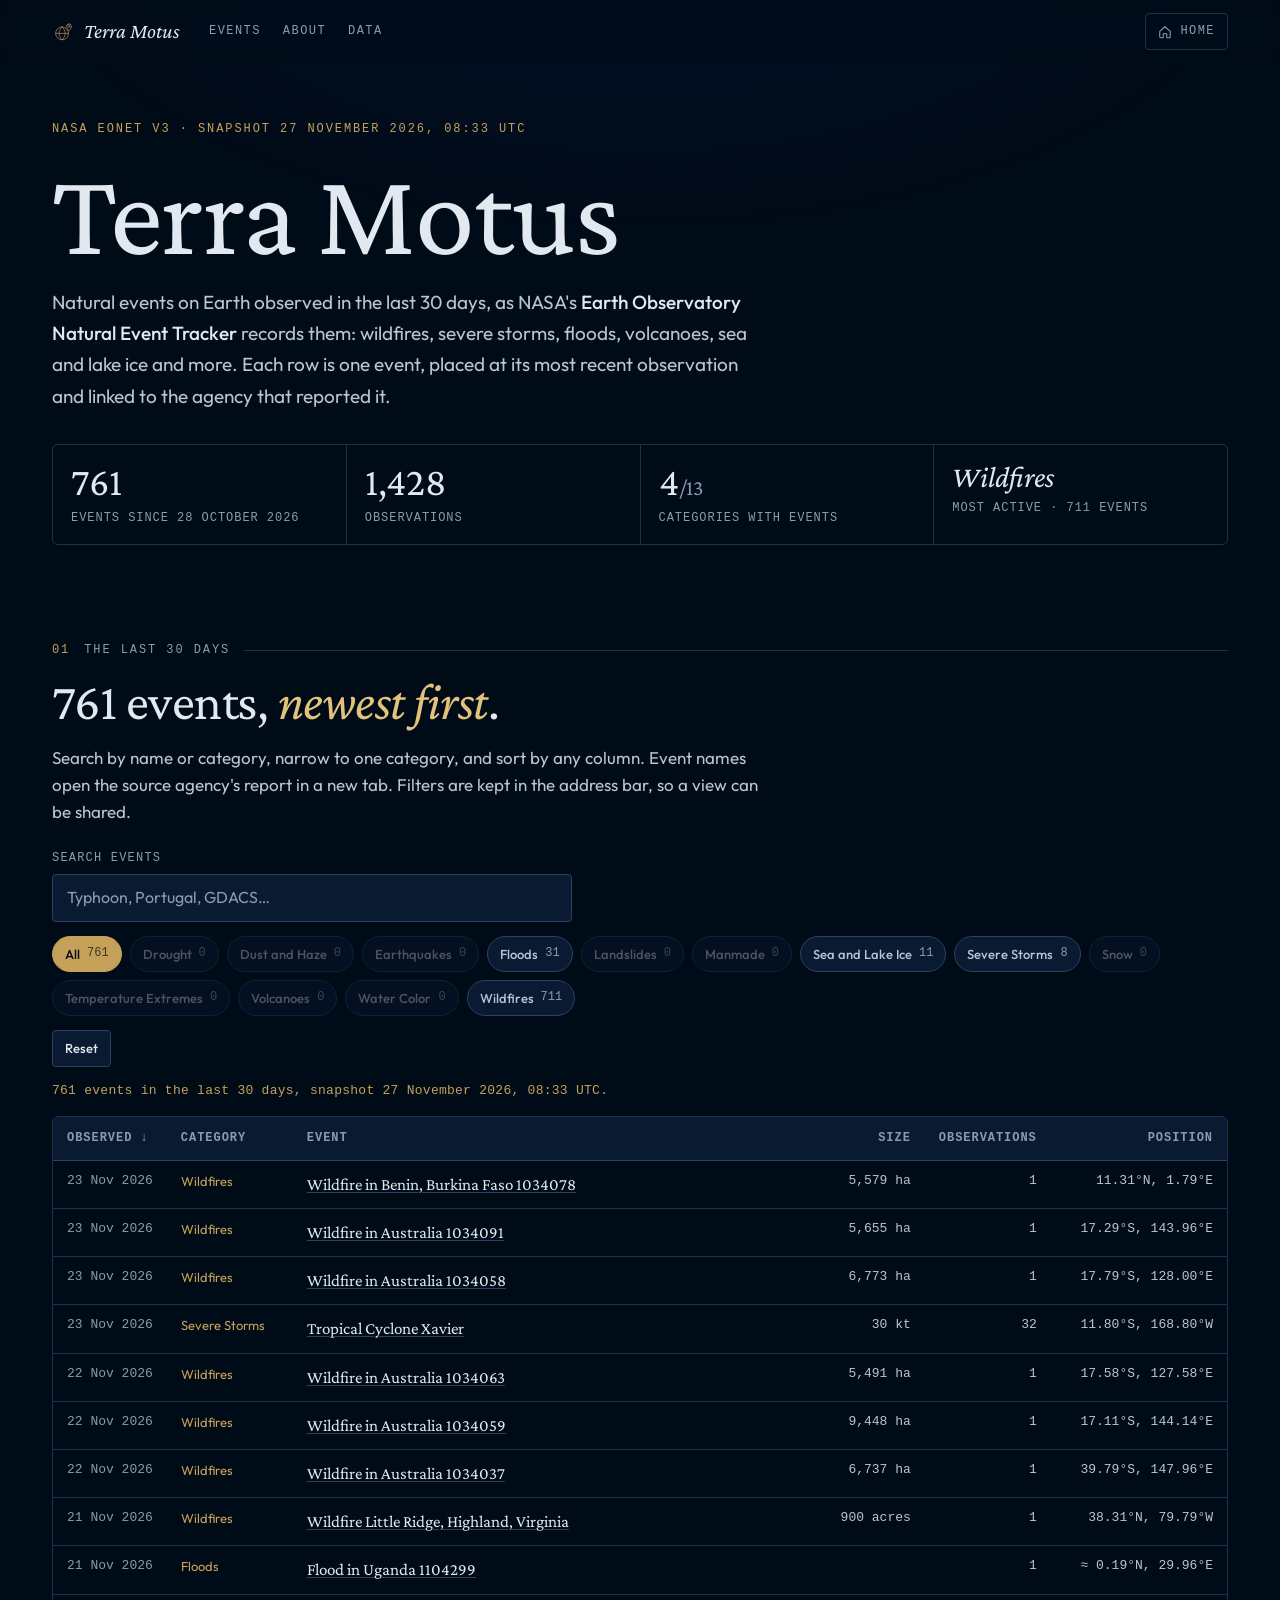
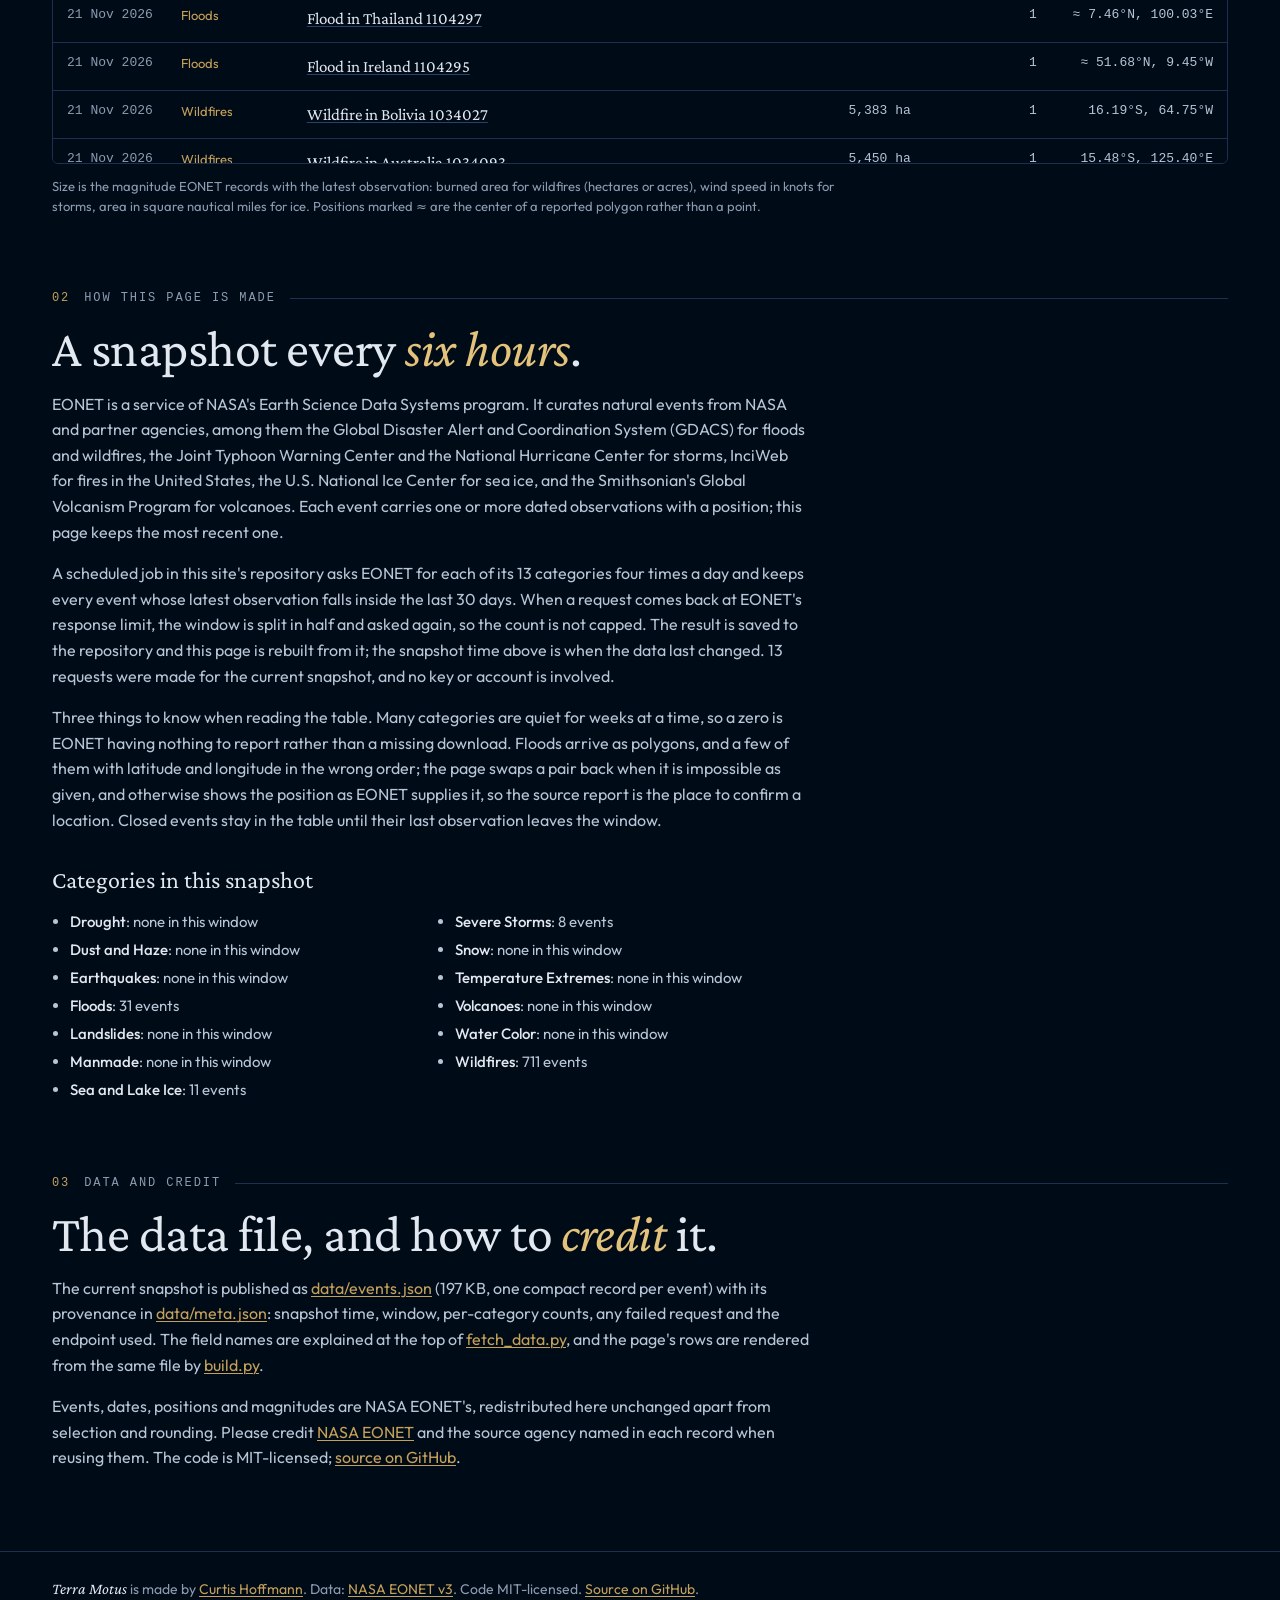
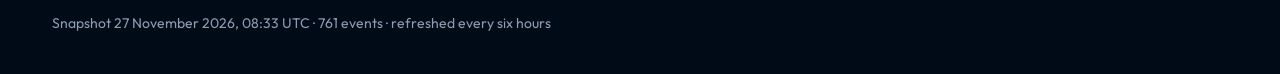
==== commit f1a39340: "Refresh EONET snapshot 2026-11-27T08:33:40Z" ====
--- a/index.html
+++ b/index.html
@@ -4,7 +4,7 @@
 <meta charset="utf-8">
 <meta name="viewport" content="width=device-width, initial-scale=1, viewport-fit=cover">
 <title>Terra Motus · Natural events on Earth in the last 30 days</title>
-<meta name="description" content="762 natural events observed on Earth in the 30 days to 26 November 2026, from NASA's Earth Observatory Natural Event Tracker (EONET): wildfires, severe storms, floods, volcanoes, sea and lake ice and more, each linked to the agency that reported it. Refreshed every six hours.">
+<meta name="description" content="761 natural events observed on Earth in the 30 days to 27 November 2026, from NASA's Earth Observatory Natural Event Tracker (EONET): wildfires, severe storms, floods, volcanoes, sea and lake ice and more, each linked to the agency that reported it. Refreshed every six hours.">
 <meta name="author" content="Curtis Hoffmann">
 <meta name="robots" content="index, follow, max-image-preview:large">
 <meta name="theme-color" content="#000b18">
@@ -17,7 +17,7 @@
 <meta property="og:site_name" content="Curtis Hoffmann">
 <meta property="og:locale" content="en_US">
 <meta property="og:title" content="Terra Motus · Natural events on Earth in the last 30 days">
-<meta property="og:description" content="762 natural events observed on Earth in the 30 days to 26 November 2026, from NASA EONET: wildfires, severe storms, floods, volcanoes, sea ice and more. Refreshed every six hours.">
+<meta property="og:description" content="761 natural events observed on Earth in the 30 days to 27 November 2026, from NASA EONET: wildfires, severe storms, floods, volcanoes, sea ice and more. Refreshed every six hours.">
 <meta property="og:url" content="https://curtishoffmann.com/terramotus/">
 <meta property="og:image" content="https://curtishoffmann.com/terramotus/assets/og-image.png">
 <meta property="og:image:width" content="1200">
@@ -25,12 +25,12 @@
 <meta property="og:image:alt" content="Terra Motus: natural events on Earth from NASA EONET">
 <meta name="twitter:card" content="summary_large_image">
 <meta name="twitter:title" content="Terra Motus · Natural events on Earth in the last 30 days">
-<meta name="twitter:description" content="762 natural events observed on Earth in the 30 days to 26 November 2026, from NASA EONET. Refreshed every six hours.">
+<meta name="twitter:description" content="761 natural events observed on Earth in the 30 days to 27 November 2026, from NASA EONET. Refreshed every six hours.">
 <meta name="twitter:image" content="https://curtishoffmann.com/terramotus/assets/og-image.png">
 <link rel="preconnect" href="https://fonts.googleapis.com">
 <link rel="preconnect" href="https://fonts.gstatic.com" crossorigin>
 <link href="https://fonts.googleapis.com/css2?family=Outfit:wght@400;500;600&amp;family=Crimson+Pro:ital,wght@0,400;0,600;1,400&amp;display=swap" rel="stylesheet">
-<link rel="stylesheet" href="assets/styles.css?v=20261126T2131">
+<link rel="stylesheet" href="assets/styles.css?v=20261127T0833">
 <script type="application/ld+json">
 {
  "@context": "https://schema.org",
@@ -40,13 +40,13 @@
    "@id": "https://curtishoffmann.com/terramotus/",
    "url": "https://curtishoffmann.com/terramotus/",
    "name": "Terra Motus · Natural events on Earth in the last 30 days",
-   "description": "762 natural events observed on Earth in the 30 days to 26 November 2026, from NASA's Earth Observatory Natural Event Tracker (EONET): wildfires, severe storms, floods, volcanoes, sea and lake ice and more, each linked to the agency that reported it.",
+   "description": "761 natural events observed on Earth in the 30 days to 27 November 2026, from NASA's Earth Observatory Natural Event Tracker (EONET): wildfires, severe storms, floods, volcanoes, sea and lake ice and more, each linked to the agency that reported it.",
    "author": {
     "@type": "Person",
     "name": "Curtis Hoffmann",
     "url": "https://curtishoffmann.com/"
    },
-   "dateModified": "2026-11-26T21:31:49Z",
+   "dateModified": "2026-11-27T08:33:40Z",
    "inLanguage": "en",
    "isPartOf": {
     "@type": "WebSite",
@@ -59,14 +59,14 @@
    "@type": "Dataset",
    "@id": "https://curtishoffmann.com/terramotus/data/events.json",
    "name": "Terra Motus EONET snapshot",
-   "description": "762 EONET events whose most recent observation falls in the 30 days before 26 November 2026, 21:31 UTC: id, title, category, latest and first observation dates, observation count, position of the latest observation, magnitude where given, source link and closing date. Refreshed every six hours by a GitHub Actions workflow.",
+   "description": "761 EONET events whose most recent observation falls in the 30 days before 27 November 2026, 08:33 UTC: id, title, category, latest and first observation dates, observation count, position of the latest observation, magnitude where given, source link and closing date. Refreshed every six hours by a GitHub Actions workflow.",
    "creator": {
     "@type": "Person",
     "name": "Curtis Hoffmann",
     "url": "https://curtishoffmann.com/"
    },
-   "dateModified": "2026-11-26T21:31:49Z",
-   "temporalCoverage": "2026-10-27/2026-11-26",
+   "dateModified": "2026-11-27T08:33:40Z",
+   "temporalCoverage": "2026-10-28/2026-11-27",
    "isBasedOn": "https://eonet.gsfc.nasa.gov/",
    "sdPublisher": {
     "@type": "Organization",
@@ -133,12 +133,12 @@
 
 <main id="main">
 <header class="hero wrap">
-  <p class="eyebrow">NASA EONET v3 · snapshot 26 November 2026, 21:31 UTC</p>
+  <p class="eyebrow">NASA EONET v3 · snapshot 27 November 2026, 08:33 UTC</p>
   <h1>Terra Motus</h1>
   <p class="lead">Natural events on Earth observed in the last 30 days, as NASA's <strong>Earth Observatory Natural Event Tracker</strong> records them: wildfires, severe storms, floods, volcanoes, sea and lake ice and more. Each row is one event, placed at its most recent observation and linked to the agency that reported it.</p>
   <div class="stats" role="list">
-    <div class="stat" role="listitem"><div class="num">762</div><div class="lbl">events since 27 October 2026</div></div>
-    <div class="stat" role="listitem"><div class="num">1,439</div><div class="lbl">observations</div></div>
+    <div class="stat" role="listitem"><div class="num">761</div><div class="lbl">events since 28 October 2026</div></div>
+    <div class="stat" role="listitem"><div class="num">1,428</div><div class="lbl">observations</div></div>
     <div class="stat" role="listitem"><div class="num">4<span class="of">/13</span></div><div class="lbl">categories with events</div></div>
     <div class="stat" role="listitem"><div class="num small">Wildfires</div><div class="lbl">most active · 711 events</div></div>
   </div>
@@ -146,13 +146,13 @@
 
 <section id="events" class="block wrap">
   <div class="section-label"><span class="num">01</span><span>The last 30 days</span><span class="rule"></span></div>
-  <h2>762 events, <em>newest first</em>.</h2>
+  <h2>761 events, <em>newest first</em>.</h2>
   <p class="deck">Search by name or category, narrow to one category, and sort by any column. Event names open the source agency's report in a new tab. Filters are kept in the address bar, so a view can be shared.</p>
   
   <div class="filters">
     <div class="f-q"><label for="f-q">Search events</label><input id="f-q" type="search" placeholder="Typhoon, Portugal, GDACS…" autocomplete="off"></div>
     <div class="f-cats" role="group" aria-label="Filter by category">
-        <button type="button" class="chip" data-c="" aria-pressed="true">All <span class="cnt">762</span></button>
+        <button type="button" class="chip" data-c="" aria-pressed="true">All <span class="cnt">761</span></button>
         <button type="button" class="chip" data-c="drought" aria-pressed="false" disabled>Drought <span class="cnt">0</span></button>
         <button type="button" class="chip" data-c="dustHaze" aria-pressed="false" disabled>Dust and Haze <span class="cnt">0</span></button>
         <button type="button" class="chip" data-c="earthquakes" aria-pressed="false" disabled>Earthquakes <span class="cnt">0</span></button>
@@ -160,7 +160,7 @@
         <button type="button" class="chip" data-c="landslides" aria-pressed="false" disabled>Landslides <span class="cnt">0</span></button>
         <button type="button" class="chip" data-c="manmade" aria-pressed="false" disabled>Manmade <span class="cnt">0</span></button>
         <button type="button" class="chip" data-c="seaLakeIce" aria-pressed="false">Sea and Lake Ice <span class="cnt">11</span></button>
-        <button type="button" class="chip" data-c="severeStorms" aria-pressed="false">Severe Storms <span class="cnt">9</span></button>
+        <button type="button" class="chip" data-c="severeStorms" aria-pressed="false">Severe Storms <span class="cnt">8</span></button>
         <button type="button" class="chip" data-c="snow" aria-pressed="false" disabled>Snow <span class="cnt">0</span></button>
         <button type="button" class="chip" data-c="tempExtremes" aria-pressed="false" disabled>Temperature Extremes <span class="cnt">0</span></button>
         <button type="button" class="chip" data-c="volcanoes" aria-pressed="false" disabled>Volcanoes <span class="cnt">0</span></button>
@@ -169,7 +169,7 @@
     </div>
     <div class="f-actions"><button class="btn small" type="button" id="f-reset">Reset</button></div>
   </div>
-  <p class="status" id="status" aria-live="polite">762 events in the last 30 days, snapshot 26 November 2026, 21:31 UTC.</p>
+  <p class="status" id="status" aria-live="polite">761 events in the last 30 days, snapshot 27 November 2026, 08:33 UTC.</p>
   <noscript><p class="note">Search, filters and sorting need JavaScript. The full table is below, newest first.</p></noscript>
   <div class="table-wrap">
     <table class="events" id="events-table">
@@ -946,7 +946,6 @@
 <tr><td>28 Oct 2026</td><td>Wildfires</td><td><a href="https://irwin.doi.gov/observer/incidents/2026-AZCOF-001563" target="_blank" rel="noopener">Prescribed Fire Walker Hill 3 Piles RX, Coconino, Arizona</a></td><td>784 acres</td><td>1</td><td>35.26°N, 111.84°W</td></tr>
 <tr><td>28 Oct 2026</td><td>Wildfires</td><td><a href="https://irwin.doi.gov/observer/incidents/2026-AZCOF-001597" target="_blank" rel="noopener">Prescribed Fire Brie Slash Piles RX, Coconino, Arizona</a></td><td>700 acres</td><td>1</td><td>34.55°N, 111.32°W</td></tr>
 <tr><td>28 Oct 2026</td><td>Wildfires</td><td><a href="https://irwin.doi.gov/observer/incidents/2026-AZCOF-001600" target="_blank" rel="noopener">Prescribed Fire Newman 3 Piles RX, Coconino, Arizona</a></td><td>756 acres</td><td>1</td><td>35.02°N, 111.64°W</td></tr>
-<tr><td>28 Oct 2026</td><td>Severe Storms</td><td><a href="https://www.metoc.navy.mil/jtwc/products/io0226.tcw" target="_blank" rel="noopener">Tropical Cyclone Arnab</a></td><td>55 kt</td><td title="Observed 11 times since 25 Oct 2026">11</td><td>16.40°N, 81.80°E</td></tr>
       </tbody>
     </table>
     <p class="empty" id="empty" hidden>No events match. Clear the search or choose another category.</p>
@@ -970,7 +969,7 @@
         <li><strong>Landslides</strong>: none in this window</li>
         <li><strong>Manmade</strong>: none in this window</li>
         <li><strong>Sea and Lake Ice</strong>: 11 events</li>
-        <li><strong>Severe Storms</strong>: 9 events</li>
+        <li><strong>Severe Storms</strong>: 8 events</li>
         <li><strong>Snow</strong>: none in this window</li>
         <li><strong>Temperature Extremes</strong>: none in this window</li>
         <li><strong>Volcanoes</strong>: none in this window</li>
@@ -993,10 +992,10 @@
 <footer>
   <div class="wrap row">
     <div><em>Terra Motus</em> is made by <a href="https://curtishoffmann.com/">Curtis Hoffmann</a>. Data: <a href="https://eonet.gsfc.nasa.gov/">NASA EONET v3</a>. Code MIT-licensed. <a href="https://github.com/phagehunter/terramotus">Source on GitHub</a>.</div>
-    <div>Snapshot 26 November 2026, 21:31 UTC · 762 events · refreshed every six hours</div>
+    <div>Snapshot 27 November 2026, 08:33 UTC · 761 events · refreshed every six hours</div>
   </div>
 </footer>
 
-<script src="assets/app.js?v=20261126T2131"></script>
+<script src="assets/app.js?v=20261127T0833"></script>
 </body>
 </html>
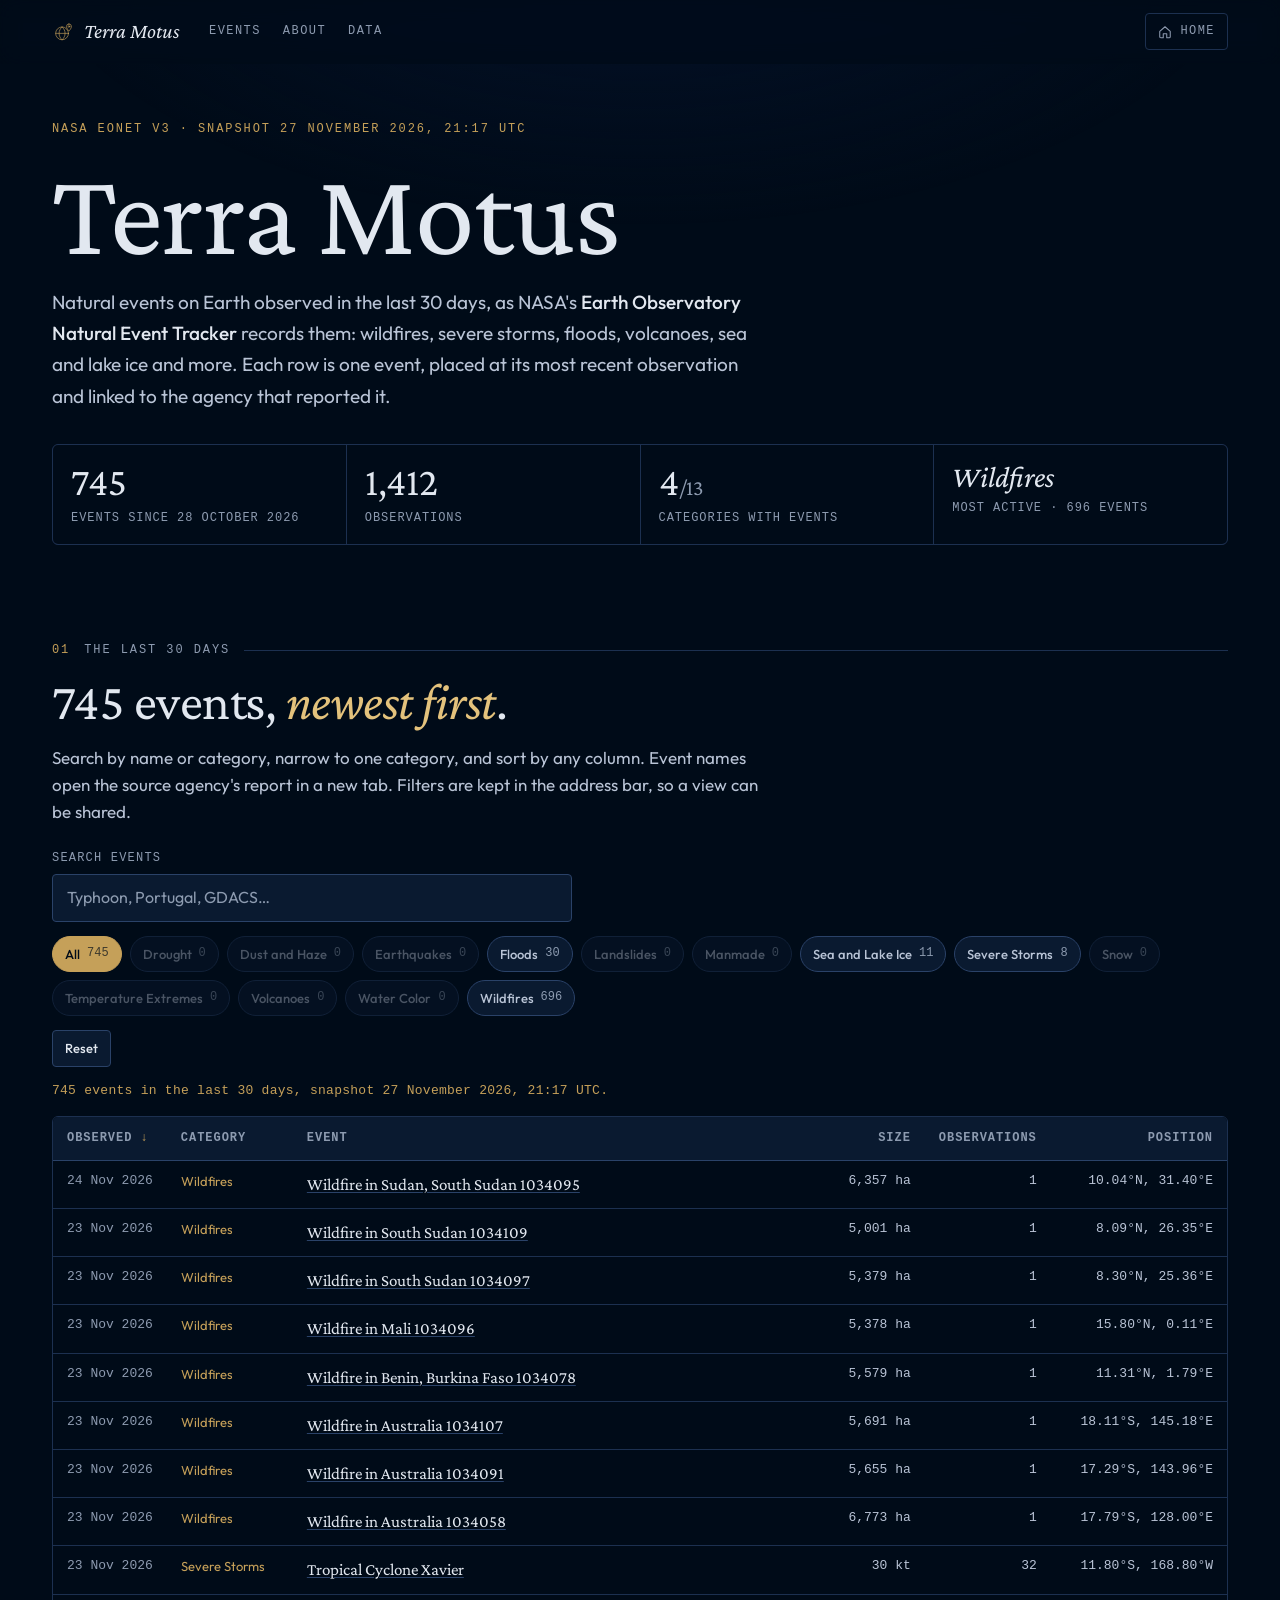
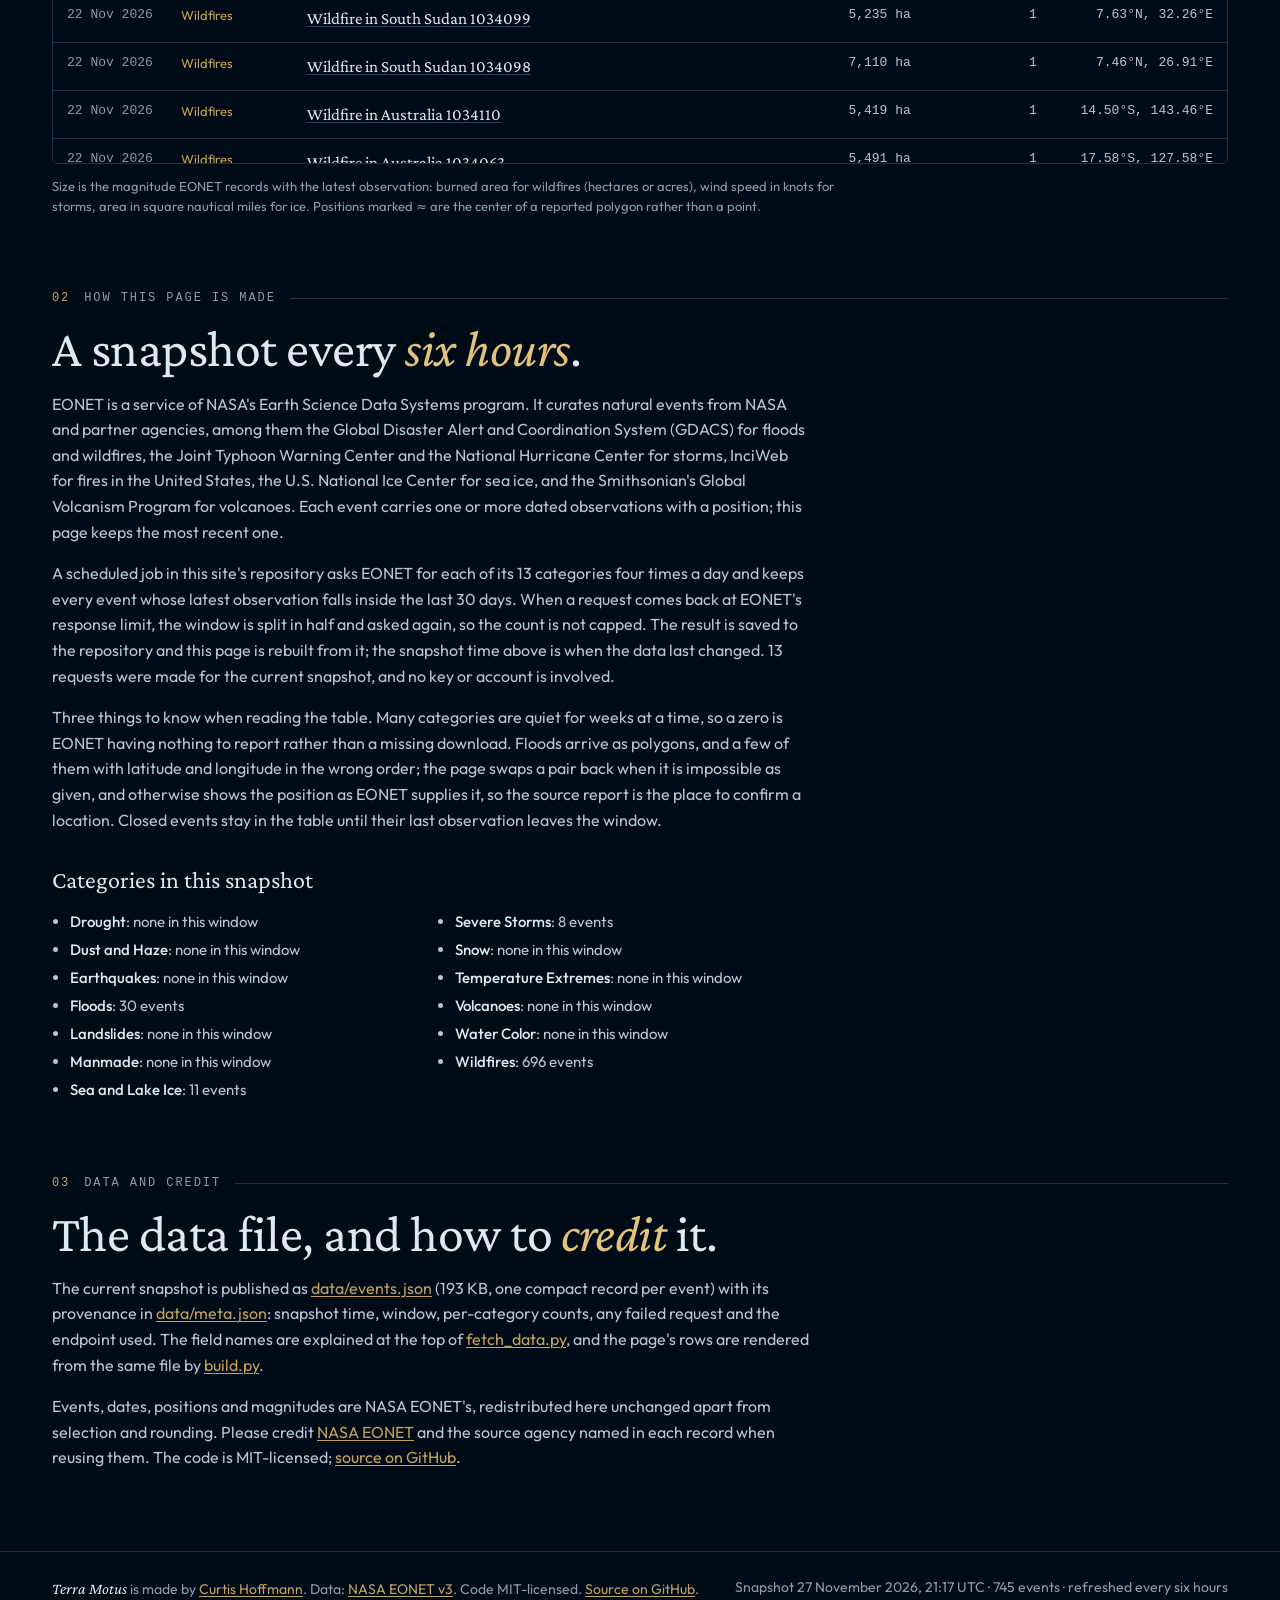
==== commit 0d410278: "Refresh EONET snapshot 2026-11-27T21:17:43Z" ====
--- a/index.html
+++ b/index.html
@@ -4,7 +4,7 @@
 <meta charset="utf-8">
 <meta name="viewport" content="width=device-width, initial-scale=1, viewport-fit=cover">
 <title>Terra Motus · Natural events on Earth in the last 30 days</title>
-<meta name="description" content="761 natural events observed on Earth in the 30 days to 27 November 2026, from NASA's Earth Observatory Natural Event Tracker (EONET): wildfires, severe storms, floods, volcanoes, sea and lake ice and more, each linked to the agency that reported it. Refreshed every six hours.">
+<meta name="description" content="745 natural events observed on Earth in the 30 days to 27 November 2026, from NASA's Earth Observatory Natural Event Tracker (EONET): wildfires, severe storms, floods, volcanoes, sea and lake ice and more, each linked to the agency that reported it. Refreshed every six hours.">
 <meta name="author" content="Curtis Hoffmann">
 <meta name="robots" content="index, follow, max-image-preview:large">
 <meta name="theme-color" content="#000b18">
@@ -17,7 +17,7 @@
 <meta property="og:site_name" content="Curtis Hoffmann">
 <meta property="og:locale" content="en_US">
 <meta property="og:title" content="Terra Motus · Natural events on Earth in the last 30 days">
-<meta property="og:description" content="761 natural events observed on Earth in the 30 days to 27 November 2026, from NASA EONET: wildfires, severe storms, floods, volcanoes, sea ice and more. Refreshed every six hours.">
+<meta property="og:description" content="745 natural events observed on Earth in the 30 days to 27 November 2026, from NASA EONET: wildfires, severe storms, floods, volcanoes, sea ice and more. Refreshed every six hours.">
 <meta property="og:url" content="https://curtishoffmann.com/terramotus/">
 <meta property="og:image" content="https://curtishoffmann.com/terramotus/assets/og-image.png">
 <meta property="og:image:width" content="1200">
@@ -25,12 +25,12 @@
 <meta property="og:image:alt" content="Terra Motus: natural events on Earth from NASA EONET">
 <meta name="twitter:card" content="summary_large_image">
 <meta name="twitter:title" content="Terra Motus · Natural events on Earth in the last 30 days">
-<meta name="twitter:description" content="761 natural events observed on Earth in the 30 days to 27 November 2026, from NASA EONET. Refreshed every six hours.">
+<meta name="twitter:description" content="745 natural events observed on Earth in the 30 days to 27 November 2026, from NASA EONET. Refreshed every six hours.">
 <meta name="twitter:image" content="https://curtishoffmann.com/terramotus/assets/og-image.png">
 <link rel="preconnect" href="https://fonts.googleapis.com">
 <link rel="preconnect" href="https://fonts.gstatic.com" crossorigin>
 <link href="https://fonts.googleapis.com/css2?family=Outfit:wght@400;500;600&amp;family=Crimson+Pro:ital,wght@0,400;0,600;1,400&amp;display=swap" rel="stylesheet">
-<link rel="stylesheet" href="assets/styles.css?v=20261127T0833">
+<link rel="stylesheet" href="assets/styles.css?v=20261127T2117">
 <script type="application/ld+json">
 {
  "@context": "https://schema.org",
@@ -40,13 +40,13 @@
    "@id": "https://curtishoffmann.com/terramotus/",
    "url": "https://curtishoffmann.com/terramotus/",
    "name": "Terra Motus · Natural events on Earth in the last 30 days",
-   "description": "761 natural events observed on Earth in the 30 days to 27 November 2026, from NASA's Earth Observatory Natural Event Tracker (EONET): wildfires, severe storms, floods, volcanoes, sea and lake ice and more, each linked to the agency that reported it.",
+   "description": "745 natural events observed on Earth in the 30 days to 27 November 2026, from NASA's Earth Observatory Natural Event Tracker (EONET): wildfires, severe storms, floods, volcanoes, sea and lake ice and more, each linked to the agency that reported it.",
    "author": {
     "@type": "Person",
     "name": "Curtis Hoffmann",
     "url": "https://curtishoffmann.com/"
    },
-   "dateModified": "2026-11-27T08:33:40Z",
+   "dateModified": "2026-11-27T21:17:43Z",
    "inLanguage": "en",
    "isPartOf": {
     "@type": "WebSite",
@@ -59,13 +59,13 @@
    "@type": "Dataset",
    "@id": "https://curtishoffmann.com/terramotus/data/events.json",
    "name": "Terra Motus EONET snapshot",
-   "description": "761 EONET events whose most recent observation falls in the 30 days before 27 November 2026, 08:33 UTC: id, title, category, latest and first observation dates, observation count, position of the latest observation, magnitude where given, source link and closing date. Refreshed every six hours by a GitHub Actions workflow.",
+   "description": "745 EONET events whose most recent observation falls in the 30 days before 27 November 2026, 21:17 UTC: id, title, category, latest and first observation dates, observation count, position of the latest observation, magnitude where given, source link and closing date. Refreshed every six hours by a GitHub Actions workflow.",
    "creator": {
     "@type": "Person",
     "name": "Curtis Hoffmann",
     "url": "https://curtishoffmann.com/"
    },
-   "dateModified": "2026-11-27T08:33:40Z",
+   "dateModified": "2026-11-27T21:17:43Z",
    "temporalCoverage": "2026-10-28/2026-11-27",
    "isBasedOn": "https://eonet.gsfc.nasa.gov/",
    "sdPublisher": {
@@ -133,30 +133,30 @@
 
 <main id="main">
 <header class="hero wrap">
-  <p class="eyebrow">NASA EONET v3 · snapshot 27 November 2026, 08:33 UTC</p>
+  <p class="eyebrow">NASA EONET v3 · snapshot 27 November 2026, 21:17 UTC</p>
   <h1>Terra Motus</h1>
   <p class="lead">Natural events on Earth observed in the last 30 days, as NASA's <strong>Earth Observatory Natural Event Tracker</strong> records them: wildfires, severe storms, floods, volcanoes, sea and lake ice and more. Each row is one event, placed at its most recent observation and linked to the agency that reported it.</p>
   <div class="stats" role="list">
-    <div class="stat" role="listitem"><div class="num">761</div><div class="lbl">events since 28 October 2026</div></div>
-    <div class="stat" role="listitem"><div class="num">1,428</div><div class="lbl">observations</div></div>
+    <div class="stat" role="listitem"><div class="num">745</div><div class="lbl">events since 28 October 2026</div></div>
+    <div class="stat" role="listitem"><div class="num">1,412</div><div class="lbl">observations</div></div>
     <div class="stat" role="listitem"><div class="num">4<span class="of">/13</span></div><div class="lbl">categories with events</div></div>
-    <div class="stat" role="listitem"><div class="num small">Wildfires</div><div class="lbl">most active · 711 events</div></div>
+    <div class="stat" role="listitem"><div class="num small">Wildfires</div><div class="lbl">most active · 696 events</div></div>
   </div>
 </header>
 
 <section id="events" class="block wrap">
   <div class="section-label"><span class="num">01</span><span>The last 30 days</span><span class="rule"></span></div>
-  <h2>761 events, <em>newest first</em>.</h2>
+  <h2>745 events, <em>newest first</em>.</h2>
   <p class="deck">Search by name or category, narrow to one category, and sort by any column. Event names open the source agency's report in a new tab. Filters are kept in the address bar, so a view can be shared.</p>
   
   <div class="filters">
     <div class="f-q"><label for="f-q">Search events</label><input id="f-q" type="search" placeholder="Typhoon, Portugal, GDACS…" autocomplete="off"></div>
     <div class="f-cats" role="group" aria-label="Filter by category">
-        <button type="button" class="chip" data-c="" aria-pressed="true">All <span class="cnt">761</span></button>
+        <button type="button" class="chip" data-c="" aria-pressed="true">All <span class="cnt">745</span></button>
         <button type="button" class="chip" data-c="drought" aria-pressed="false" disabled>Drought <span class="cnt">0</span></button>
         <button type="button" class="chip" data-c="dustHaze" aria-pressed="false" disabled>Dust and Haze <span class="cnt">0</span></button>
         <button type="button" class="chip" data-c="earthquakes" aria-pressed="false" disabled>Earthquakes <span class="cnt">0</span></button>
-        <button type="button" class="chip" data-c="floods" aria-pressed="false">Floods <span class="cnt">31</span></button>
+        <button type="button" class="chip" data-c="floods" aria-pressed="false">Floods <span class="cnt">30</span></button>
         <button type="button" class="chip" data-c="landslides" aria-pressed="false" disabled>Landslides <span class="cnt">0</span></button>
         <button type="button" class="chip" data-c="manmade" aria-pressed="false" disabled>Manmade <span class="cnt">0</span></button>
         <button type="button" class="chip" data-c="seaLakeIce" aria-pressed="false">Sea and Lake Ice <span class="cnt">11</span></button>
@@ -165,11 +165,11 @@
         <button type="button" class="chip" data-c="tempExtremes" aria-pressed="false" disabled>Temperature Extremes <span class="cnt">0</span></button>
         <button type="button" class="chip" data-c="volcanoes" aria-pressed="false" disabled>Volcanoes <span class="cnt">0</span></button>
         <button type="button" class="chip" data-c="waterColor" aria-pressed="false" disabled>Water Color <span class="cnt">0</span></button>
-        <button type="button" class="chip" data-c="wildfires" aria-pressed="false">Wildfires <span class="cnt">711</span></button>
+        <button type="button" class="chip" data-c="wildfires" aria-pressed="false">Wildfires <span class="cnt">696</span></button>
     </div>
     <div class="f-actions"><button class="btn small" type="button" id="f-reset">Reset</button></div>
   </div>
-  <p class="status" id="status" aria-live="polite">761 events in the last 30 days, snapshot 27 November 2026, 08:33 UTC.</p>
+  <p class="status" id="status" aria-live="polite">745 events in the last 30 days, snapshot 27 November 2026, 21:17 UTC.</p>
   <noscript><p class="note">Search, filters and sorting need JavaScript. The full table is below, newest first.</p></noscript>
   <div class="table-wrap">
     <table class="events" id="events-table">
@@ -185,10 +185,18 @@
         </tr>
       </thead>
       <tbody id="rows">
+<tr><td>24 Nov 2026</td><td>Wildfires</td><td><a href="https://www.gdacs.org/report.aspx?eventtype=WF&amp;eventid=1034095" target="_blank" rel="noopener">Wildfire in Sudan, South Sudan 1034095</a></td><td>6,357 ha</td><td>1</td><td>10.04°N, 31.40°E</td></tr>
+<tr><td>23 Nov 2026</td><td>Wildfires</td><td><a href="https://www.gdacs.org/report.aspx?eventtype=WF&amp;eventid=1034109" target="_blank" rel="noopener">Wildfire in South Sudan 1034109</a></td><td>5,001 ha</td><td>1</td><td>8.09°N, 26.35°E</td></tr>
+<tr><td>23 Nov 2026</td><td>Wildfires</td><td><a href="https://www.gdacs.org/report.aspx?eventtype=WF&amp;eventid=1034097" target="_blank" rel="noopener">Wildfire in South Sudan 1034097</a></td><td>5,379 ha</td><td>1</td><td>8.30°N, 25.36°E</td></tr>
+<tr><td>23 Nov 2026</td><td>Wildfires</td><td><a href="https://www.gdacs.org/report.aspx?eventtype=WF&amp;eventid=1034096" target="_blank" rel="noopener">Wildfire in Mali 1034096</a></td><td>5,378 ha</td><td>1</td><td>15.80°N, 0.11°E</td></tr>
 <tr><td>23 Nov 2026</td><td>Wildfires</td><td><a href="https://www.gdacs.org/report.aspx?eventtype=WF&amp;eventid=1034078" target="_blank" rel="noopener">Wildfire in Benin, Burkina Faso 1034078</a></td><td>5,579 ha</td><td>1</td><td>11.31°N, 1.79°E</td></tr>
+<tr><td>23 Nov 2026</td><td>Wildfires</td><td><a href="https://www.gdacs.org/report.aspx?eventtype=WF&amp;eventid=1034107" target="_blank" rel="noopener">Wildfire in Australia 1034107</a></td><td>5,691 ha</td><td>1</td><td>18.11°S, 145.18°E</td></tr>
 <tr><td>23 Nov 2026</td><td>Wildfires</td><td><a href="https://www.gdacs.org/report.aspx?eventtype=WF&amp;eventid=1034091" target="_blank" rel="noopener">Wildfire in Australia 1034091</a></td><td>5,655 ha</td><td>1</td><td>17.29°S, 143.96°E</td></tr>
 <tr><td>23 Nov 2026</td><td>Wildfires</td><td><a href="https://www.gdacs.org/report.aspx?eventtype=WF&amp;eventid=1034058" target="_blank" rel="noopener">Wildfire in Australia 1034058</a></td><td>6,773 ha</td><td>1</td><td>17.79°S, 128.00°E</td></tr>
 <tr><td>23 Nov 2026</td><td>Severe Storms</td><td><a href="https://www.metoc.navy.mil/jtwc/products/sh0427.tcw" target="_blank" rel="noopener">Tropical Cyclone Xavier</a></td><td>30 kt</td><td title="Observed 32 times since 15 Nov 2026">32</td><td>11.80°S, 168.80°W</td></tr>
+<tr><td>22 Nov 2026</td><td>Wildfires</td><td><a href="https://www.gdacs.org/report.aspx?eventtype=WF&amp;eventid=1034099" target="_blank" rel="noopener">Wildfire in South Sudan 1034099</a></td><td>5,235 ha</td><td>1</td><td>7.63°N, 32.26°E</td></tr>
+<tr><td>22 Nov 2026</td><td>Wildfires</td><td><a href="https://www.gdacs.org/report.aspx?eventtype=WF&amp;eventid=1034098" target="_blank" rel="noopener">Wildfire in South Sudan 1034098</a></td><td>7,110 ha</td><td>1</td><td>7.46°N, 26.91°E</td></tr>
+<tr><td>22 Nov 2026</td><td>Wildfires</td><td><a href="https://www.gdacs.org/report.aspx?eventtype=WF&amp;eventid=1034110" target="_blank" rel="noopener">Wildfire in Australia 1034110</a></td><td>5,419 ha</td><td>1</td><td>14.50°S, 143.46°E</td></tr>
 <tr><td>22 Nov 2026</td><td>Wildfires</td><td><a href="https://www.gdacs.org/report.aspx?eventtype=WF&amp;eventid=1034063" target="_blank" rel="noopener">Wildfire in Australia 1034063</a></td><td>5,491 ha</td><td>1</td><td>17.58°S, 127.58°E</td></tr>
 <tr><td>22 Nov 2026</td><td>Wildfires</td><td><a href="https://www.gdacs.org/report.aspx?eventtype=WF&amp;eventid=1034059" target="_blank" rel="noopener">Wildfire in Australia 1034059</a></td><td>9,448 ha</td><td>1</td><td>17.11°S, 144.14°E</td></tr>
 <tr><td>22 Nov 2026</td><td>Wildfires</td><td><a href="https://www.gdacs.org/report.aspx?eventtype=WF&amp;eventid=1034037" target="_blank" rel="noopener">Wildfire in Australia 1034037</a></td><td>6,737 ha</td><td>1</td><td>39.79°S, 147.96°E</td></tr>
@@ -197,6 +205,7 @@
 <tr><td>21 Nov 2026</td><td>Floods</td><td><a href="https://www.gdacs.org/report.aspx?eventtype=FL&amp;eventid=1104297" target="_blank" rel="noopener">Flood in Thailand 1104297</a></td><td></td><td>1</td><td>≈ 7.46°N, 100.03°E</td></tr>
 <tr><td>21 Nov 2026</td><td>Floods</td><td><a href="https://www.gdacs.org/report.aspx?eventtype=FL&amp;eventid=1104295" target="_blank" rel="noopener">Flood in Ireland 1104295</a></td><td></td><td>1</td><td>≈ 51.68°N, 9.45°W</td></tr>
 <tr><td>21 Nov 2026</td><td>Wildfires</td><td><a href="https://www.gdacs.org/report.aspx?eventtype=WF&amp;eventid=1034027" target="_blank" rel="noopener">Wildfire in Bolivia 1034027</a></td><td>5,383 ha</td><td>1</td><td>16.19°S, 64.75°W</td></tr>
+<tr><td>21 Nov 2026</td><td>Wildfires</td><td><a href="https://www.gdacs.org/report.aspx?eventtype=WF&amp;eventid=1034111" target="_blank" rel="noopener">Wildfire in Australia 1034111</a></td><td>5,263 ha</td><td>1</td><td>17.42°S, 145.15°E</td></tr>
 <tr><td>21 Nov 2026</td><td>Wildfires</td><td><a href="https://www.gdacs.org/report.aspx?eventtype=WF&amp;eventid=1034093" target="_blank" rel="noopener">Wildfire in Australia 1034093</a></td><td>5,450 ha</td><td>1</td><td>15.48°S, 125.40°E</td></tr>
 <tr><td>21 Nov 2026</td><td>Wildfires</td><td><a href="https://www.gdacs.org/report.aspx?eventtype=WF&amp;eventid=1034092" target="_blank" rel="noopener">Wildfire in Australia 1034092</a></td><td>5,431 ha</td><td>1</td><td>16.73°S, 124.75°E</td></tr>
 <tr><td>21 Nov 2026</td><td>Wildfires</td><td><a href="https://www.gdacs.org/report.aspx?eventtype=WF&amp;eventid=1034080" target="_blank" rel="noopener">Wildfire in Australia 1034080</a></td><td>6,115 ha</td><td>1</td><td>15.18°S, 127.54°E</td></tr>
@@ -205,6 +214,7 @@
 <tr><td>21 Nov 2026</td><td>Wildfires</td><td><a href="https://www.gdacs.org/report.aspx?eventtype=WF&amp;eventid=1034028" target="_blank" rel="noopener">Wildfire in Australia 1034028</a></td><td>5,015 ha</td><td>1</td><td>19.02°S, 134.91°E</td></tr>
 <tr><td>20 Nov 2026</td><td>Wildfires</td><td><a href="https://www.gdacs.org/report.aspx?eventtype=WF&amp;eventid=1034039" target="_blank" rel="noopener">Wildfire in Togo, Burkina Faso, Benin 1034039</a></td><td>6,101 ha</td><td>1</td><td>11.04°N, 0.79°E</td></tr>
 <tr><td>20 Nov 2026</td><td>Wildfires</td><td><a href="https://www.gdacs.org/report.aspx?eventtype=WF&amp;eventid=1034088" target="_blank" rel="noopener">Wildfire in South Africa 1034088</a></td><td>5,088 ha</td><td>1</td><td>34.20°S, 19.54°E</td></tr>
+<tr><td>20 Nov 2026</td><td>Wildfires</td><td><a href="https://www.gdacs.org/report.aspx?eventtype=WF&amp;eventid=1034100" target="_blank" rel="noopener">Wildfire in Central African Republic 1034100</a></td><td>6,476 ha</td><td>1</td><td>9.13°N, 21.60°E</td></tr>
 <tr><td>20 Nov 2026</td><td>Wildfires</td><td><a href="https://www.gdacs.org/report.aspx?eventtype=WF&amp;eventid=1034007" target="_blank" rel="noopener">Wildfire in Central African Republic 1034007</a></td><td>5,661 ha</td><td>1</td><td>9.35°N, 21.23°E</td></tr>
 <tr><td>20 Nov 2026</td><td>Wildfires</td><td><a href="https://www.gdacs.org/report.aspx?eventtype=WF&amp;eventid=1034082" target="_blank" rel="noopener">Wildfire in Bolivia, Brazil 1034082</a></td><td>5,750 ha</td><td>1</td><td>13.76°S, 61.62°W</td></tr>
 <tr><td>20 Nov 2026</td><td>Wildfires</td><td><a href="https://www.gdacs.org/report.aspx?eventtype=WF&amp;eventid=1034029" target="_blank" rel="noopener">Wildfire in Bolivia 1034029</a></td><td>5,229 ha</td><td>1</td><td>12.91°S, 65.24°W</td></tr>
@@ -242,6 +252,7 @@
 <tr><td>18 Nov 2026</td><td>Wildfires</td><td><a href="https://www.gdacs.org/report.aspx?eventtype=WF&amp;eventid=1034034" target="_blank" rel="noopener">Wildfire in South Sudan 1034034</a></td><td>5,406 ha</td><td>1</td><td>8.66°N, 26.25°E</td></tr>
 <tr><td>18 Nov 2026</td><td>Wildfires</td><td><a href="https://www.gdacs.org/report.aspx?eventtype=WF&amp;eventid=1033995" target="_blank" rel="noopener">Wildfire in South Sudan 1033995</a></td><td>5,799 ha</td><td>1</td><td>8.10°N, 28.73°E</td></tr>
 <tr><td>18 Nov 2026</td><td>Wildfires</td><td><a href="https://www.gdacs.org/report.aspx?eventtype=WF&amp;eventid=1033993" target="_blank" rel="noopener">Wildfire in South Sudan 1033993</a></td><td>6,036 ha</td><td>1</td><td>8.51°N, 31.51°E</td></tr>
+<tr><td>18 Nov 2026</td><td>Wildfires</td><td><a href="https://www.gdacs.org/report.aspx?eventtype=WF&amp;eventid=1034104" target="_blank" rel="noopener">Wildfire in Papua New Guinea 1034104</a></td><td>9,396 ha</td><td>1</td><td>8.21°S, 143.39°E</td></tr>
 <tr><td>18 Nov 2026</td><td>Wildfires</td><td><a href="https://www.gdacs.org/report.aspx?eventtype=WF&amp;eventid=1034057" target="_blank" rel="noopener">Wildfire in Nigeria 1034057</a></td><td>5,565 ha</td><td>1</td><td>12.27°N, 4.96°E</td></tr>
 <tr><td>18 Nov 2026</td><td>Wildfires</td><td><a href="https://www.gdacs.org/report.aspx?eventtype=WF&amp;eventid=1034013" target="_blank" rel="noopener">Wildfire in Ghana, Burkina Faso 1034013</a></td><td>5,066 ha</td><td>1</td><td>11.07°N, 1.35°W</td></tr>
 <tr><td>18 Nov 2026</td><td>Wildfires</td><td><a href="https://www.gdacs.org/report.aspx?eventtype=WF&amp;eventid=1033994" target="_blank" rel="noopener">Wildfire in Chad 1033994</a></td><td>6,041 ha</td><td>1</td><td>12.24°N, 20.25°E</td></tr>
@@ -255,9 +266,11 @@
 <tr><td>18 Nov 2026</td><td>Wildfires</td><td><a href="https://irwin.doi.gov/observer/incidents/2026-TXHGR-000422" target="_blank" rel="noopener">Prescribed Fire 2027 TXTMR HFR RX, Matagorda, Texas</a></td><td>1,016 acres</td><td>1</td><td>28.76°N, 95.81°W</td></tr>
 <tr><td>18 Nov 2026</td><td>Wildfires</td><td><a href="https://irwin.doi.gov/observer/incidents/2026-ALALF-000534" target="_blank" rel="noopener">Prescribed Fire OAK Compartment 29 RX, Bibb, Alabama</a></td><td>713 acres</td><td>1</td><td>32.95°N, 87.35°W</td></tr>
 <tr><td>18 Nov 2026</td><td>Wildfires</td><td><a href="https://irwin.doi.gov/observer/incidents/2026-WIWIS-RX3524" target="_blank" rel="noopener">Prescribed Fire rx-Lapham Good Oak 2026, Waukesha, Wisconsin</a></td><td>638 acres</td><td>1</td><td>43.04°N, 88.40°W</td></tr>
+<tr><td>17 Nov 2026</td><td>Floods</td><td><a href="https://www.gdacs.org/report.aspx?eventtype=FL&amp;eventid=1104302" target="_blank" rel="noopener">Flood in Paraguay 1104302</a></td><td></td><td>1</td><td>≈ 21.26°S, 58.49°W</td></tr>
 <tr><td>17 Nov 2026</td><td>Floods</td><td><a href="https://www.gdacs.org/report.aspx?eventtype=FL&amp;eventid=1104294" target="_blank" rel="noopener">Flood in Colombia 1104294</a></td><td></td><td>1</td><td>≈ 6.25°N, 75.54°W</td></tr>
 <tr><td>17 Nov 2026</td><td>Wildfires</td><td><a href="https://www.gdacs.org/report.aspx?eventtype=WF&amp;eventid=1033973" target="_blank" rel="noopener">Wildfire in South Sudan, Sudan 1033973</a></td><td>5,204 ha</td><td>1</td><td>8.92°N, 24.79°E</td></tr>
 <tr><td>17 Nov 2026</td><td>Wildfires</td><td><a href="https://www.gdacs.org/report.aspx?eventtype=WF&amp;eventid=1033983" target="_blank" rel="noopener">Wildfire in South Sudan, Central African Republic 1033983</a></td><td>6,361 ha</td><td>1</td><td>8.20°N, 25.17°E</td></tr>
+<tr><td>17 Nov 2026</td><td>Wildfires</td><td><a href="https://www.gdacs.org/report.aspx?eventtype=WF&amp;eventid=1034101" target="_blank" rel="noopener">Wildfire in South Sudan 1034101</a></td><td>5,050 ha</td><td>1</td><td>9.23°N, 31.57°E</td></tr>
 <tr><td>17 Nov 2026</td><td>Wildfires</td><td><a href="https://www.gdacs.org/report.aspx?eventtype=WF&amp;eventid=1034025" target="_blank" rel="noopener">Wildfire in South Sudan 1034025</a></td><td>6,183 ha</td><td>1</td><td>8.07°N, 26.17°E</td></tr>
 <tr><td>17 Nov 2026</td><td>Wildfires</td><td><a href="https://www.gdacs.org/report.aspx?eventtype=WF&amp;eventid=1034010" target="_blank" rel="noopener">Wildfire in South Sudan 1034010</a></td><td>7,174 ha</td><td>1</td><td>7.50°N, 26.20°E</td></tr>
 <tr><td>17 Nov 2026</td><td>Wildfires</td><td><a href="https://www.gdacs.org/report.aspx?eventtype=WF&amp;eventid=1034009" target="_blank" rel="noopener">Wildfire in South Sudan 1034009</a></td><td>5,371 ha</td><td>1</td><td>7.33°N, 26.92°E</td></tr>
@@ -266,8 +279,10 @@
 <tr><td>17 Nov 2026</td><td>Wildfires</td><td><a href="https://www.gdacs.org/report.aspx?eventtype=WF&amp;eventid=1033963" target="_blank" rel="noopener">Wildfire in South Sudan 1033963</a></td><td>7,718 ha</td><td>1</td><td>8.34°N, 26.33°E</td></tr>
 <tr><td>17 Nov 2026</td><td>Wildfires</td><td><a href="https://www.gdacs.org/report.aspx?eventtype=WF&amp;eventid=1033985" target="_blank" rel="noopener">Wildfire in South Africa 1033985</a></td><td>12,214 ha</td><td>1</td><td>34.41°S, 20.50°E</td></tr>
 <tr><td>17 Nov 2026</td><td>Wildfires</td><td><a href="https://www.gdacs.org/report.aspx?eventtype=WF&amp;eventid=1033962" target="_blank" rel="noopener">Wildfire in Burkina Faso 1033962</a></td><td>7,510 ha</td><td>1</td><td>11.45°N, 0.94°E</td></tr>
+<tr><td>17 Nov 2026</td><td>Wildfires</td><td><a href="https://www.gdacs.org/report.aspx?eventtype=WF&amp;eventid=1034108" target="_blank" rel="noopener">Wildfire in Brazil 1034108</a></td><td>5,637 ha</td><td>1</td><td>2.25°S, 46.49°W</td></tr>
 <tr><td>17 Nov 2026</td><td>Wildfires</td><td><a href="https://www.gdacs.org/report.aspx?eventtype=WF&amp;eventid=1033977" target="_blank" rel="noopener">Wildfire in Bolivia 1033977</a></td><td>6,703 ha</td><td>1</td><td>13.82°S, 64.27°W</td></tr>
 <tr><td>17 Nov 2026</td><td>Wildfires</td><td><a href="https://www.gdacs.org/report.aspx?eventtype=WF&amp;eventid=1034014" target="_blank" rel="noopener">Wildfire in Benin, Burkina Faso 1034014</a></td><td>7,499 ha</td><td>1</td><td>11.29°N, 1.69°E</td></tr>
+<tr><td>17 Nov 2026</td><td>Wildfires</td><td><a href="https://www.gdacs.org/report.aspx?eventtype=WF&amp;eventid=1034112" target="_blank" rel="noopener">Wildfire in Australia 1034112</a></td><td>6,141 ha</td><td>1</td><td>18.39°S, 144.79°E</td></tr>
 <tr><td>17 Nov 2026</td><td>Wildfires</td><td><a href="https://www.gdacs.org/report.aspx?eventtype=WF&amp;eventid=1034067" target="_blank" rel="noopener">Wildfire in Australia 1034067</a></td><td>7,880 ha</td><td>1</td><td>16.42°S, 145.12°E</td></tr>
 <tr><td>17 Nov 2026</td><td>Wildfires</td><td><a href="https://www.gdacs.org/report.aspx?eventtype=WF&amp;eventid=1034001" target="_blank" rel="noopener">Wildfire in Australia 1034001</a></td><td>5,491 ha</td><td>1</td><td>17.57°S, 124.98°E</td></tr>
 <tr><td>17 Nov 2026</td><td>Wildfires</td><td><a href="https://www.gdacs.org/report.aspx?eventtype=WF&amp;eventid=1033978" target="_blank" rel="noopener">Wildfire in Australia 1033978</a></td><td>9,478 ha</td><td>1</td><td>19.27°S, 122.45°E</td></tr>
@@ -289,6 +304,7 @@
 <tr><td>16 Nov 2026</td><td>Wildfires</td><td><a href="https://www.gdacs.org/report.aspx?eventtype=WF&amp;eventid=1033946" target="_blank" rel="noopener">Wildfire in Botswana 1033946</a></td><td>5,194 ha</td><td>1</td><td>20.47°S, 22.61°E</td></tr>
 <tr><td>16 Nov 2026</td><td>Wildfires</td><td><a href="https://www.gdacs.org/report.aspx?eventtype=WF&amp;eventid=1034085" target="_blank" rel="noopener">Wildfire in Bolivia, Brazil 1034085</a></td><td>5,336 ha</td><td>1</td><td>12.52°S, 63.87°W</td></tr>
 <tr><td>16 Nov 2026</td><td>Wildfires</td><td><a href="https://www.gdacs.org/report.aspx?eventtype=WF&amp;eventid=1033965" target="_blank" rel="noopener">Wildfire in Benin, Burkina Faso 1033965</a></td><td>5,026 ha</td><td>1</td><td>11.41°N, 2.06°E</td></tr>
+<tr><td>16 Nov 2026</td><td>Wildfires</td><td><a href="https://www.gdacs.org/report.aspx?eventtype=WF&amp;eventid=1034105" target="_blank" rel="noopener">Wildfire in Australia 1034105</a></td><td>5,381 ha</td><td>1</td><td>19.30°S, 124.09°E</td></tr>
 <tr><td>16 Nov 2026</td><td>Wildfires</td><td><a href="https://www.gdacs.org/report.aspx?eventtype=WF&amp;eventid=1034005" target="_blank" rel="noopener">Wildfire in Australia 1034005</a></td><td>5,230 ha</td><td>1</td><td>14.96°S, 142.46°E</td></tr>
 <tr><td>16 Nov 2026</td><td>Wildfires</td><td><a href="https://www.gdacs.org/report.aspx?eventtype=WF&amp;eventid=1033991" target="_blank" rel="noopener">Wildfire in Australia 1033991</a></td><td>5,734 ha</td><td>1</td><td>15.95°S, 128.48°E</td></tr>
 <tr><td>16 Nov 2026</td><td>Wildfires</td><td><a href="https://www.gdacs.org/report.aspx?eventtype=WF&amp;eventid=1033979" target="_blank" rel="noopener">Wildfire in Australia 1033979</a></td><td>7,888 ha</td><td>1</td><td>21.46°S, 125.45°E</td></tr>
@@ -322,6 +338,7 @@
 <tr><td>14 Nov 2026</td><td>Floods</td><td><a href="https://www.gdacs.org/report.aspx?eventtype=FL&amp;eventid=1104287" target="_blank" rel="noopener">Flood in Spain 1104287</a></td><td></td><td>1</td><td>≈ 42.35°N, 7.90°W</td></tr>
 <tr><td>14 Nov 2026</td><td>Floods</td><td><a href="https://www.gdacs.org/report.aspx?eventtype=FL&amp;eventid=1104286" target="_blank" rel="noopener">Flood in South Africa 1104286</a></td><td></td><td>1</td><td>≈ 26.91°S, 27.46°E</td></tr>
 <tr><td>14 Nov 2026</td><td>Wildfires</td><td><a href="https://www.gdacs.org/report.aspx?eventtype=WF&amp;eventid=1033948" target="_blank" rel="noopener">Wildfire in Sudan 1033948</a></td><td>5,631 ha</td><td>1</td><td>12.40°N, 30.14°E</td></tr>
+<tr><td>14 Nov 2026</td><td>Wildfires</td><td><a href="https://www.gdacs.org/report.aspx?eventtype=WF&amp;eventid=1034102" target="_blank" rel="noopener">Wildfire in South Sudan, Sudan 1034102</a></td><td>5,092 ha</td><td>1</td><td>8.64°N, 24.61°E</td></tr>
 <tr><td>14 Nov 2026</td><td>Wildfires</td><td><a href="https://www.gdacs.org/report.aspx?eventtype=WF&amp;eventid=1033982" target="_blank" rel="noopener">Wildfire in South Sudan 1033982</a></td><td>13,167 ha</td><td>1</td><td>7.48°N, 29.19°E</td></tr>
 <tr><td>14 Nov 2026</td><td>Wildfires</td><td><a href="https://www.gdacs.org/report.aspx?eventtype=WF&amp;eventid=1033966" target="_blank" rel="noopener">Wildfire in South Sudan 1033966</a></td><td>5,696 ha</td><td>1</td><td>8.49°N, 26.44°E</td></tr>
 <tr><td>14 Nov 2026</td><td>Wildfires</td><td><a href="https://www.gdacs.org/report.aspx?eventtype=WF&amp;eventid=1033918" target="_blank" rel="noopener">Wildfire in South Sudan 1033918</a></td><td>5,780 ha</td><td>1</td><td>7.69°N, 29.80°E</td></tr>
@@ -353,6 +370,7 @@
 <tr><td>13 Nov 2026</td><td>Wildfires</td><td><a href="https://www.gdacs.org/report.aspx?eventtype=WF&amp;eventid=1033922" target="_blank" rel="noopener">Wildfire in Central African Republic 1033922</a></td><td>5,583 ha</td><td>1</td><td>9.77°N, 22.05°E</td></tr>
 <tr><td>13 Nov 2026</td><td>Wildfires</td><td><a href="https://www.gdacs.org/report.aspx?eventtype=WF&amp;eventid=1033905" target="_blank" rel="noopener">Wildfire in Burkina Faso 1033905</a></td><td>5,354 ha</td><td>1</td><td>13.76°N, 1.97°W</td></tr>
 <tr><td>13 Nov 2026</td><td>Wildfires</td><td><a href="https://www.gdacs.org/report.aspx?eventtype=WF&amp;eventid=1033853" target="_blank" rel="noopener">Wildfire in Burkina Faso 1033853</a></td><td>5,816 ha</td><td>1</td><td>13.56°N, 1.48°W</td></tr>
+<tr><td>13 Nov 2026</td><td>Wildfires</td><td><a href="https://www.gdacs.org/report.aspx?eventtype=WF&amp;eventid=1034106" target="_blank" rel="noopener">Wildfire in Brazil 1034106</a></td><td>5,265 ha</td><td>1</td><td>1.31°S, 54.07°W</td></tr>
 <tr><td>13 Nov 2026</td><td>Wildfires</td><td><a href="https://www.gdacs.org/report.aspx?eventtype=WF&amp;eventid=1034069" target="_blank" rel="noopener">Wildfire in Brazil 1034069</a></td><td>5,105 ha</td><td>1</td><td>1.15°S, 54.04°W</td></tr>
 <tr><td>13 Nov 2026</td><td>Wildfires</td><td><a href="https://www.gdacs.org/report.aspx?eventtype=WF&amp;eventid=1034026" target="_blank" rel="noopener">Wildfire in Brazil 1034026</a></td><td>6,121 ha</td><td>1</td><td>1.23°S, 53.83°W</td></tr>
 <tr><td>13 Nov 2026</td><td>Wildfires</td><td><a href="https://www.gdacs.org/report.aspx?eventtype=WF&amp;eventid=1033949" target="_blank" rel="noopener">Wildfire in Botswana 1033949</a></td><td>8,452 ha</td><td>1</td><td>25.65°S, 21.71°E</td></tr>
@@ -372,6 +390,7 @@
 <tr><td>12 Nov 2026</td><td>Floods</td><td><a href="https://www.gdacs.org/report.aspx?eventtype=FL&amp;eventid=1104288" target="_blank" rel="noopener">Flood in Kenya 1104288</a></td><td></td><td>1</td><td>≈ 1.69°S, 39.82°E</td></tr>
 <tr><td>12 Nov 2026</td><td>Wildfires</td><td><a href="https://www.gdacs.org/report.aspx?eventtype=WF&amp;eventid=1033863" target="_blank" rel="noopener">Wildfire in Sudan, South Sudan 1033863</a></td><td>14,137 ha</td><td>1</td><td>9.80°N, 31.42°E</td></tr>
 <tr><td>12 Nov 2026</td><td>Wildfires</td><td><a href="https://www.gdacs.org/report.aspx?eventtype=WF&amp;eventid=1033969" target="_blank" rel="noopener">Wildfire in Sudan 1033969</a></td><td>5,028 ha</td><td>1</td><td>10.22°N, 24.42°E</td></tr>
+<tr><td>12 Nov 2026</td><td>Wildfires</td><td><a href="https://www.gdacs.org/report.aspx?eventtype=WF&amp;eventid=1034103" target="_blank" rel="noopener">Wildfire in South Sudan 1034103</a></td><td>5,165 ha</td><td>1</td><td>8.82°N, 30.04°E</td></tr>
 <tr><td>12 Nov 2026</td><td>Wildfires</td><td><a href="https://www.gdacs.org/report.aspx?eventtype=WF&amp;eventid=1033999" target="_blank" rel="noopener">Wildfire in South Sudan 1033999</a></td><td>6,824 ha</td><td>1</td><td>7.92°N, 25.77°E</td></tr>
 <tr><td>12 Nov 2026</td><td>Wildfires</td><td><a href="https://www.gdacs.org/report.aspx?eventtype=WF&amp;eventid=1033967" target="_blank" rel="noopener">Wildfire in South Sudan 1033967</a></td><td>5,411 ha</td><td>1</td><td>7.38°N, 26.64°E</td></tr>
 <tr><td>12 Nov 2026</td><td>Wildfires</td><td><a href="https://www.gdacs.org/report.aspx?eventtype=WF&amp;eventid=1033929" target="_blank" rel="noopener">Wildfire in South Sudan 1033929</a></td><td>8,081 ha</td><td>1</td><td>8.74°N, 31.61°E</td></tr>
@@ -911,41 +930,6 @@
 <tr><td>29 Oct 2026</td><td>Wildfires</td><td><a href="https://irwin.doi.gov/observer/incidents/2026-AZCOF-001609" target="_blank" rel="noopener">Prescribed Fire McCarty Piles RX, Coconino, Arizona</a></td><td>832 acres</td><td>1</td><td>34.51°N, 111.26°W</td></tr>
 <tr><td>29 Oct 2026</td><td>Wildfires</td><td><a href="https://irwin.doi.gov/observer/incidents/2026-AZCOF-001608" target="_blank" rel="noopener">Prescribed Fire Freidland-Chimney Piles RX, Coconino, Arizona</a></td><td>1,029 acres</td><td>1</td><td>35.28°N, 111.67°W</td></tr>
 <tr><td>29 Oct 2026</td><td>Wildfires</td><td><a href="https://irwin.doi.gov/observer/incidents/2026-WACOF-002153" target="_blank" rel="noopener">Prescribed Fire TON RX - BAILEY LOST HP, Okanogan, Washington</a></td><td>740 acres</td><td>1</td><td>48.53°N, 119.06°W</td></tr>
-<tr><td>28 Oct 2026</td><td>Floods</td><td><a href="https://www.gdacs.org/report.aspx?eventtype=FL&amp;eventid=1104266" target="_blank" rel="noopener">Flood in Philippines 1104266</a></td><td></td><td>1</td><td>≈ 7.01°N, 124.86°E</td></tr>
-<tr><td>28 Oct 2026</td><td>Floods</td><td><a href="https://www.gdacs.org/report.aspx?eventtype=FL&amp;eventid=1104265" target="_blank" rel="noopener">Flood in Bhutan 1104265</a></td><td></td><td>1</td><td>≈ 27.98°N, 89.81°E</td></tr>
-<tr><td>28 Oct 2026</td><td>Wildfires</td><td><a href="https://www.gdacs.org/report.aspx?eventtype=WF&amp;eventid=1033459" target="_blank" rel="noopener">Wildfire in Zambia 1033459</a></td><td>6,005 ha</td><td>1</td><td>13.63°S, 31.37°E</td></tr>
-<tr><td>28 Oct 2026</td><td>Wildfires</td><td><a href="https://www.gdacs.org/report.aspx?eventtype=WF&amp;eventid=1033652" target="_blank" rel="noopener">Wildfire in Suriname, Brazil 1033652</a></td><td>5,494 ha</td><td>1</td><td>1.82°N, 55.75°W</td></tr>
-<tr><td>28 Oct 2026</td><td>Wildfires</td><td><a href="https://www.gdacs.org/report.aspx?eventtype=WF&amp;eventid=1033419" target="_blank" rel="noopener">Wildfire in Sudan, South Sudan 1033419</a></td><td>5,662 ha</td><td>1</td><td>9.83°N, 26.49°E</td></tr>
-<tr><td>28 Oct 2026</td><td>Wildfires</td><td><a href="https://www.gdacs.org/report.aspx?eventtype=WF&amp;eventid=1033365" target="_blank" rel="noopener">Wildfire in Sudan, South Sudan 1033365</a></td><td>6,121 ha</td><td>1</td><td>9.36°N, 26.65°E</td></tr>
-<tr><td>28 Oct 2026</td><td>Wildfires</td><td><a href="https://www.gdacs.org/report.aspx?eventtype=WF&amp;eventid=1033538" target="_blank" rel="noopener">Wildfire in Sudan 1033538</a></td><td>5,092 ha</td><td>1</td><td>9.71°N, 28.61°E</td></tr>
-<tr><td>28 Oct 2026</td><td>Wildfires</td><td><a href="https://www.gdacs.org/report.aspx?eventtype=WF&amp;eventid=1033537" target="_blank" rel="noopener">Wildfire in South Sudan, Sudan 1033537</a></td><td>5,954 ha</td><td>1</td><td>9.65°N, 28.80°E</td></tr>
-<tr><td>28 Oct 2026</td><td>Wildfires</td><td><a href="https://www.gdacs.org/report.aspx?eventtype=WF&amp;eventid=1033598" target="_blank" rel="noopener">Wildfire in South Sudan 1033598</a></td><td>6,060 ha</td><td>1</td><td>9.57°N, 29.97°E</td></tr>
-<tr><td>28 Oct 2026</td><td>Wildfires</td><td><a href="https://www.gdacs.org/report.aspx?eventtype=WF&amp;eventid=1033438" target="_blank" rel="noopener">Wildfire in South Sudan 1033438</a></td><td>6,330 ha</td><td>1</td><td>9.69°N, 25.41°E</td></tr>
-<tr><td>28 Oct 2026</td><td>Wildfires</td><td><a href="https://www.gdacs.org/report.aspx?eventtype=WF&amp;eventid=1033436" target="_blank" rel="noopener">Wildfire in South Sudan 1033436</a></td><td>21,935 ha</td><td>1</td><td>9.42°N, 25.68°E</td></tr>
-<tr><td>28 Oct 2026</td><td>Wildfires</td><td><a href="https://www.gdacs.org/report.aspx?eventtype=WF&amp;eventid=1033420" target="_blank" rel="noopener">Wildfire in South Sudan 1033420</a></td><td>8,533 ha</td><td>1</td><td>9.50°N, 25.69°E</td></tr>
-<tr><td>28 Oct 2026</td><td>Wildfires</td><td><a href="https://www.gdacs.org/report.aspx?eventtype=WF&amp;eventid=1033413" target="_blank" rel="noopener">Wildfire in South Sudan 1033413</a></td><td>5,093 ha</td><td>1</td><td>9.33°N, 25.68°E</td></tr>
-<tr><td>28 Oct 2026</td><td>Wildfires</td><td><a href="https://www.gdacs.org/report.aspx?eventtype=WF&amp;eventid=1033557" target="_blank" rel="noopener">Wildfire in Nigeria 1033557</a></td><td>6,299 ha</td><td>1</td><td>11.86°N, 5.71°E</td></tr>
-<tr><td>28 Oct 2026</td><td>Wildfires</td><td><a href="https://www.gdacs.org/report.aspx?eventtype=WF&amp;eventid=1033345" target="_blank" rel="noopener">Wildfire in Niger 1033345</a></td><td>5,758 ha</td><td>1</td><td>14.52°N, 0.96°E</td></tr>
-<tr><td>28 Oct 2026</td><td>Wildfires</td><td><a href="https://www.gdacs.org/report.aspx?eventtype=WF&amp;eventid=1033403" target="_blank" rel="noopener">Wildfire in Mozambique 1033403</a></td><td>5,122 ha</td><td>1</td><td>22.80°S, 33.77°E</td></tr>
-<tr><td>28 Oct 2026</td><td>Wildfires</td><td><a href="https://www.gdacs.org/report.aspx?eventtype=WF&amp;eventid=1033344" target="_blank" rel="noopener">Wildfire in Mozambique 1033344</a></td><td>9,614 ha</td><td>1</td><td>23.05°S, 33.05°E</td></tr>
-<tr><td>28 Oct 2026</td><td>Wildfires</td><td><a href="https://www.gdacs.org/report.aspx?eventtype=WF&amp;eventid=1033341" target="_blank" rel="noopener">Wildfire in Mozambique 1033341</a></td><td>5,179 ha</td><td>1</td><td>22.38°S, 33.45°E</td></tr>
-<tr><td>28 Oct 2026</td><td>Wildfires</td><td><a href="https://www.gdacs.org/report.aspx?eventtype=WF&amp;eventid=1033458" target="_blank" rel="noopener">Wildfire in Indonesia 1033458</a></td><td>6,092 ha</td><td>1</td><td>3.33°S, 111.99°E</td></tr>
-<tr><td>28 Oct 2026</td><td>Wildfires</td><td><a href="https://www.gdacs.org/report.aspx?eventtype=WF&amp;eventid=1033556" target="_blank" rel="noopener">Wildfire in Ethiopia, Sudan 1033556</a></td><td>5,790 ha</td><td>1</td><td>12.16°N, 35.23°E</td></tr>
-<tr><td>28 Oct 2026</td><td>Wildfires</td><td><a href="https://www.gdacs.org/report.aspx?eventtype=WF&amp;eventid=1033404" target="_blank" rel="noopener">Wildfire in Ethiopia, South Sudan 1033404</a></td><td>5,449 ha</td><td>1</td><td>8.40°N, 32.97°E</td></tr>
-<tr><td>28 Oct 2026</td><td>Wildfires</td><td><a href="https://www.gdacs.org/report.aspx?eventtype=WF&amp;eventid=1033437" target="_blank" rel="noopener">Wildfire in Central African Republic 1033437</a></td><td>5,373 ha</td><td>1</td><td>9.78°N, 22.99°E</td></tr>
-<tr><td>28 Oct 2026</td><td>Wildfires</td><td><a href="https://www.gdacs.org/report.aspx?eventtype=WF&amp;eventid=1033383" target="_blank" rel="noopener">Wildfire in Burkina Faso 1033383</a></td><td>6,664 ha</td><td>1</td><td>14.49°N, 0.72°W</td></tr>
-<tr><td>28 Oct 2026</td><td>Wildfires</td><td><a href="https://www.gdacs.org/report.aspx?eventtype=WF&amp;eventid=1033503" target="_blank" rel="noopener">Wildfire in Brazil, Guyana 1033503</a></td><td>5,556 ha</td><td>1</td><td>4.12°N, 59.94°W</td></tr>
-<tr><td>28 Oct 2026</td><td>Wildfires</td><td><a href="https://www.gdacs.org/report.aspx?eventtype=WF&amp;eventid=1033394" target="_blank" rel="noopener">Wildfire in Brazil 1033394</a></td><td>5,300 ha</td><td>1</td><td>1.82°N, 50.51°W</td></tr>
-<tr><td>28 Oct 2026</td><td>Wildfires</td><td><a href="https://www.gdacs.org/report.aspx?eventtype=WF&amp;eventid=1033382" target="_blank" rel="noopener">Wildfire in Botswana, Namibia 1033382</a></td><td>5,853 ha</td><td>1</td><td>18.70°S, 23.79°E</td></tr>
-<tr><td>28 Oct 2026</td><td>Wildfires</td><td><a href="https://www.gdacs.org/report.aspx?eventtype=WF&amp;eventid=1033342" target="_blank" rel="noopener">Wildfire in Botswana 1033342</a></td><td>8,170 ha</td><td>1</td><td>21.27°S, 23.73°E</td></tr>
-<tr><td>28 Oct 2026</td><td>Wildfires</td><td><a href="https://www.gdacs.org/report.aspx?eventtype=WF&amp;eventid=1033324" target="_blank" rel="noopener">Wildfire in Botswana 1033324</a></td><td>5,416 ha</td><td>1</td><td>21.23°S, 23.23°E</td></tr>
-<tr><td>28 Oct 2026</td><td>Wildfires</td><td><a href="https://www.gdacs.org/report.aspx?eventtype=WF&amp;eventid=1033609" target="_blank" rel="noopener">Wildfire in Bolivia 1033609</a></td><td>5,436 ha</td><td>1</td><td>16.11°S, 63.73°W</td></tr>
-<tr><td>28 Oct 2026</td><td>Wildfires</td><td><a href="https://www.gdacs.org/report.aspx?eventtype=WF&amp;eventid=1033343" target="_blank" rel="noopener">Wildfire in Australia 1033343</a></td><td>5,645 ha</td><td>1</td><td>15.99°S, 141.63°E</td></tr>
-<tr><td>28 Oct 2026</td><td>Wildfires</td><td><a href="https://irwin.doi.gov/observer/incidents/2026-MSMNF-000680" target="_blank" rel="noopener">Wildfire South Tank Trail, Perry, Mississippi</a></td><td>1,000 acres</td><td>1</td><td>31.09°N, 89.10°W</td></tr>
-<tr><td>28 Oct 2026</td><td>Wildfires</td><td><a href="https://irwin.doi.gov/observer/incidents/2026-WACOF-002228" target="_blank" rel="noopener">Prescribed Fire 3R RX - DRUMMOND MP, Stevens, Washington</a></td><td>645 acres</td><td>1</td><td>48.40°N, 117.53°W</td></tr>
-<tr><td>28 Oct 2026</td><td>Wildfires</td><td><a href="https://irwin.doi.gov/observer/incidents/2026-AZCOF-001563" target="_blank" rel="noopener">Prescribed Fire Walker Hill 3 Piles RX, Coconino, Arizona</a></td><td>784 acres</td><td>1</td><td>35.26°N, 111.84°W</td></tr>
-<tr><td>28 Oct 2026</td><td>Wildfires</td><td><a href="https://irwin.doi.gov/observer/incidents/2026-AZCOF-001597" target="_blank" rel="noopener">Prescribed Fire Brie Slash Piles RX, Coconino, Arizona</a></td><td>700 acres</td><td>1</td><td>34.55°N, 111.32°W</td></tr>
-<tr><td>28 Oct 2026</td><td>Wildfires</td><td><a href="https://irwin.doi.gov/observer/incidents/2026-AZCOF-001600" target="_blank" rel="noopener">Prescribed Fire Newman 3 Piles RX, Coconino, Arizona</a></td><td>756 acres</td><td>1</td><td>35.02°N, 111.64°W</td></tr>
       </tbody>
     </table>
     <p class="empty" id="empty" hidden>No events match. Clear the search or choose another category.</p>
@@ -965,7 +949,7 @@
         <li><strong>Drought</strong>: none in this window</li>
         <li><strong>Dust and Haze</strong>: none in this window</li>
         <li><strong>Earthquakes</strong>: none in this window</li>
-        <li><strong>Floods</strong>: 31 events</li>
+        <li><strong>Floods</strong>: 30 events</li>
         <li><strong>Landslides</strong>: none in this window</li>
         <li><strong>Manmade</strong>: none in this window</li>
         <li><strong>Sea and Lake Ice</strong>: 11 events</li>
@@ -974,7 +958,7 @@
         <li><strong>Temperature Extremes</strong>: none in this window</li>
         <li><strong>Volcanoes</strong>: none in this window</li>
         <li><strong>Water Color</strong>: none in this window</li>
-        <li><strong>Wildfires</strong>: 711 events</li>
+        <li><strong>Wildfires</strong>: 696 events</li>
     </ul>
   </div>
 </section>
@@ -983,7 +967,7 @@
   <div class="section-label"><span class="num">03</span><span>Data and credit</span><span class="rule"></span></div>
   <h2>The data file, and how to <em>credit</em> it.</h2>
   <div class="prose">
-    <p>The current snapshot is published as <a href="data/events.json">data/events.json</a> (197 KB, one compact record per event) with its provenance in <a href="data/meta.json">data/meta.json</a>: snapshot time, window, per-category counts, any failed request and the endpoint used. The field names are explained at the top of <a href="https://github.com/phagehunter/terramotus/blob/main/fetch_data.py">fetch_data.py</a>, and the page's rows are rendered from the same file by <a href="https://github.com/phagehunter/terramotus/blob/main/build.py">build.py</a>.</p>
+    <p>The current snapshot is published as <a href="data/events.json">data/events.json</a> (193 KB, one compact record per event) with its provenance in <a href="data/meta.json">data/meta.json</a>: snapshot time, window, per-category counts, any failed request and the endpoint used. The field names are explained at the top of <a href="https://github.com/phagehunter/terramotus/blob/main/fetch_data.py">fetch_data.py</a>, and the page's rows are rendered from the same file by <a href="https://github.com/phagehunter/terramotus/blob/main/build.py">build.py</a>.</p>
     <p>Events, dates, positions and magnitudes are NASA EONET's, redistributed here unchanged apart from selection and rounding. Please credit <a href="https://eonet.gsfc.nasa.gov/">NASA EONET</a> and the source agency named in each record when reusing them. The code is MIT-licensed; <a href="https://github.com/phagehunter/terramotus">source on GitHub</a>.</p>
   </div>
 </section>
@@ -992,10 +976,10 @@
 <footer>
   <div class="wrap row">
     <div><em>Terra Motus</em> is made by <a href="https://curtishoffmann.com/">Curtis Hoffmann</a>. Data: <a href="https://eonet.gsfc.nasa.gov/">NASA EONET v3</a>. Code MIT-licensed. <a href="https://github.com/phagehunter/terramotus">Source on GitHub</a>.</div>
-    <div>Snapshot 27 November 2026, 08:33 UTC · 761 events · refreshed every six hours</div>
+    <div>Snapshot 27 November 2026, 21:17 UTC · 745 events · refreshed every six hours</div>
   </div>
 </footer>
 
-<script src="assets/app.js?v=20261127T0833"></script>
+<script src="assets/app.js?v=20261127T2117"></script>
 </body>
 </html>
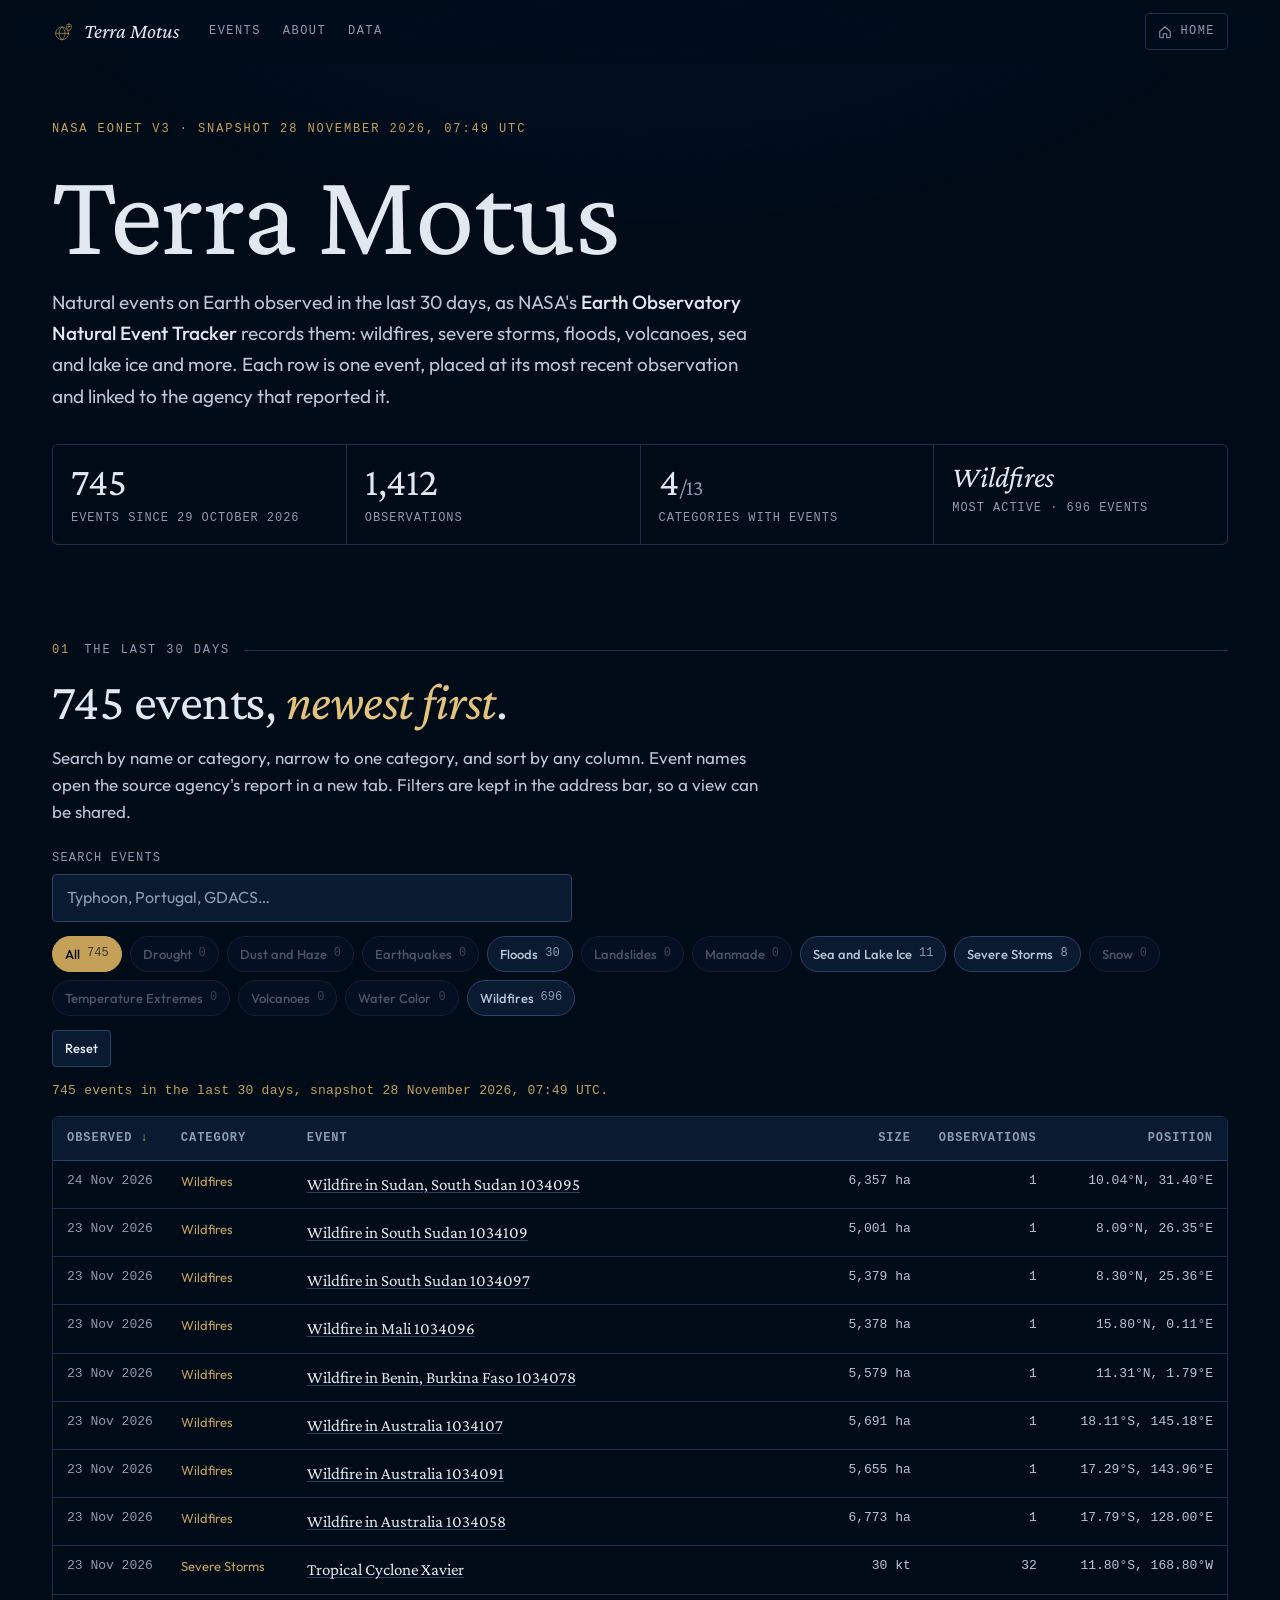
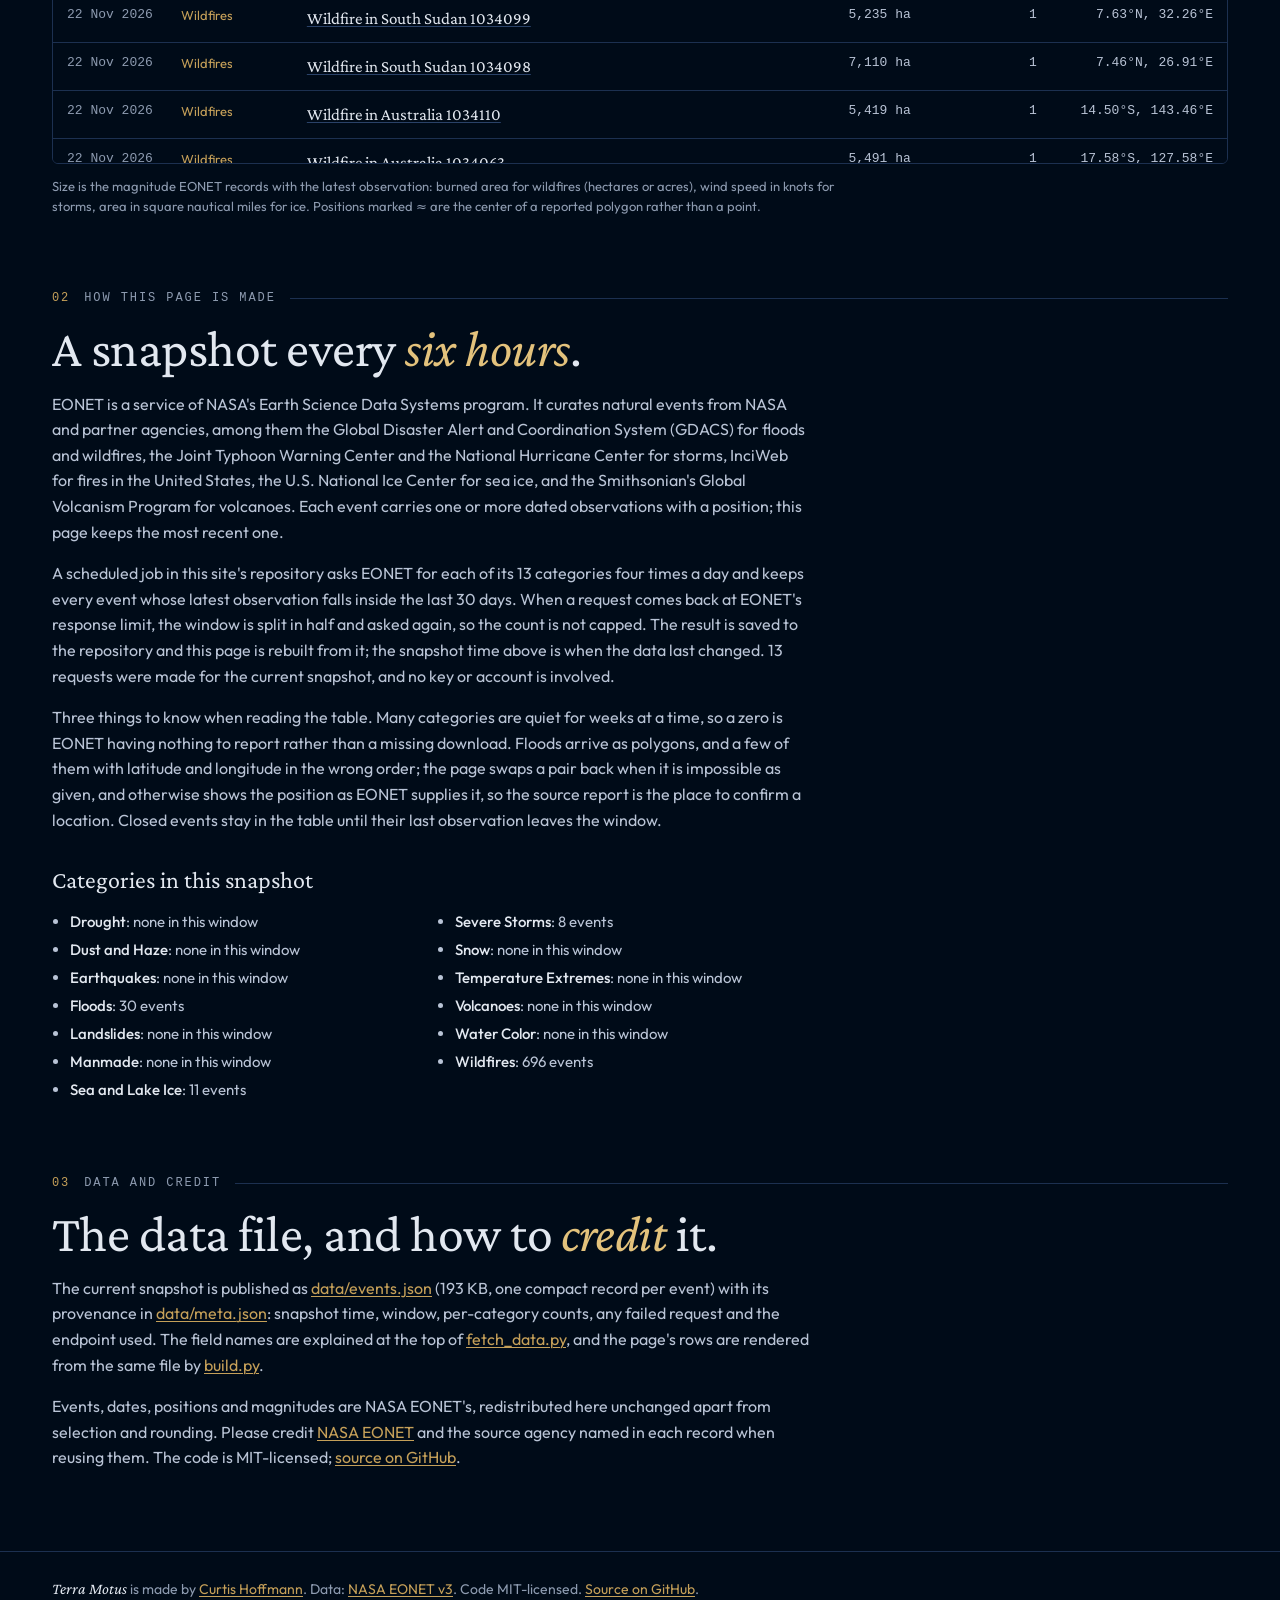
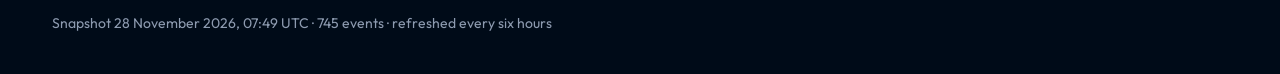
==== commit c328de47: "Refresh EONET snapshot 2026-11-28T07:49:01Z" ====
--- a/index.html
+++ b/index.html
@@ -4,7 +4,7 @@
 <meta charset="utf-8">
 <meta name="viewport" content="width=device-width, initial-scale=1, viewport-fit=cover">
 <title>Terra Motus · Natural events on Earth in the last 30 days</title>
-<meta name="description" content="745 natural events observed on Earth in the 30 days to 27 November 2026, from NASA's Earth Observatory Natural Event Tracker (EONET): wildfires, severe storms, floods, volcanoes, sea and lake ice and more, each linked to the agency that reported it. Refreshed every six hours.">
+<meta name="description" content="745 natural events observed on Earth in the 30 days to 28 November 2026, from NASA's Earth Observatory Natural Event Tracker (EONET): wildfires, severe storms, floods, volcanoes, sea and lake ice and more, each linked to the agency that reported it. Refreshed every six hours.">
 <meta name="author" content="Curtis Hoffmann">
 <meta name="robots" content="index, follow, max-image-preview:large">
 <meta name="theme-color" content="#000b18">
@@ -17,7 +17,7 @@
 <meta property="og:site_name" content="Curtis Hoffmann">
 <meta property="og:locale" content="en_US">
 <meta property="og:title" content="Terra Motus · Natural events on Earth in the last 30 days">
-<meta property="og:description" content="745 natural events observed on Earth in the 30 days to 27 November 2026, from NASA EONET: wildfires, severe storms, floods, volcanoes, sea ice and more. Refreshed every six hours.">
+<meta property="og:description" content="745 natural events observed on Earth in the 30 days to 28 November 2026, from NASA EONET: wildfires, severe storms, floods, volcanoes, sea ice and more. Refreshed every six hours.">
 <meta property="og:url" content="https://curtishoffmann.com/terramotus/">
 <meta property="og:image" content="https://curtishoffmann.com/terramotus/assets/og-image.png">
 <meta property="og:image:width" content="1200">
@@ -25,12 +25,12 @@
 <meta property="og:image:alt" content="Terra Motus: natural events on Earth from NASA EONET">
 <meta name="twitter:card" content="summary_large_image">
 <meta name="twitter:title" content="Terra Motus · Natural events on Earth in the last 30 days">
-<meta name="twitter:description" content="745 natural events observed on Earth in the 30 days to 27 November 2026, from NASA EONET. Refreshed every six hours.">
+<meta name="twitter:description" content="745 natural events observed on Earth in the 30 days to 28 November 2026, from NASA EONET. Refreshed every six hours.">
 <meta name="twitter:image" content="https://curtishoffmann.com/terramotus/assets/og-image.png">
 <link rel="preconnect" href="https://fonts.googleapis.com">
 <link rel="preconnect" href="https://fonts.gstatic.com" crossorigin>
 <link href="https://fonts.googleapis.com/css2?family=Outfit:wght@400;500;600&amp;family=Crimson+Pro:ital,wght@0,400;0,600;1,400&amp;display=swap" rel="stylesheet">
-<link rel="stylesheet" href="assets/styles.css?v=20261127T2117">
+<link rel="stylesheet" href="assets/styles.css?v=20261128T0749">
 <script type="application/ld+json">
 {
  "@context": "https://schema.org",
@@ -40,13 +40,13 @@
    "@id": "https://curtishoffmann.com/terramotus/",
    "url": "https://curtishoffmann.com/terramotus/",
    "name": "Terra Motus · Natural events on Earth in the last 30 days",
-   "description": "745 natural events observed on Earth in the 30 days to 27 November 2026, from NASA's Earth Observatory Natural Event Tracker (EONET): wildfires, severe storms, floods, volcanoes, sea and lake ice and more, each linked to the agency that reported it.",
+   "description": "745 natural events observed on Earth in the 30 days to 28 November 2026, from NASA's Earth Observatory Natural Event Tracker (EONET): wildfires, severe storms, floods, volcanoes, sea and lake ice and more, each linked to the agency that reported it.",
    "author": {
     "@type": "Person",
     "name": "Curtis Hoffmann",
     "url": "https://curtishoffmann.com/"
    },
-   "dateModified": "2026-11-27T21:17:43Z",
+   "dateModified": "2026-11-28T07:49:01Z",
    "inLanguage": "en",
    "isPartOf": {
     "@type": "WebSite",
@@ -59,14 +59,14 @@
    "@type": "Dataset",
    "@id": "https://curtishoffmann.com/terramotus/data/events.json",
    "name": "Terra Motus EONET snapshot",
-   "description": "745 EONET events whose most recent observation falls in the 30 days before 27 November 2026, 21:17 UTC: id, title, category, latest and first observation dates, observation count, position of the latest observation, magnitude where given, source link and closing date. Refreshed every six hours by a GitHub Actions workflow.",
+   "description": "745 EONET events whose most recent observation falls in the 30 days before 28 November 2026, 07:49 UTC: id, title, category, latest and first observation dates, observation count, position of the latest observation, magnitude where given, source link and closing date. Refreshed every six hours by a GitHub Actions workflow.",
    "creator": {
     "@type": "Person",
     "name": "Curtis Hoffmann",
     "url": "https://curtishoffmann.com/"
    },
-   "dateModified": "2026-11-27T21:17:43Z",
-   "temporalCoverage": "2026-10-28/2026-11-27",
+   "dateModified": "2026-11-28T07:49:01Z",
+   "temporalCoverage": "2026-10-29/2026-11-28",
    "isBasedOn": "https://eonet.gsfc.nasa.gov/",
    "sdPublisher": {
     "@type": "Organization",
@@ -133,11 +133,11 @@
 
 <main id="main">
 <header class="hero wrap">
-  <p class="eyebrow">NASA EONET v3 · snapshot 27 November 2026, 21:17 UTC</p>
+  <p class="eyebrow">NASA EONET v3 · snapshot 28 November 2026, 07:49 UTC</p>
   <h1>Terra Motus</h1>
   <p class="lead">Natural events on Earth observed in the last 30 days, as NASA's <strong>Earth Observatory Natural Event Tracker</strong> records them: wildfires, severe storms, floods, volcanoes, sea and lake ice and more. Each row is one event, placed at its most recent observation and linked to the agency that reported it.</p>
   <div class="stats" role="list">
-    <div class="stat" role="listitem"><div class="num">745</div><div class="lbl">events since 28 October 2026</div></div>
+    <div class="stat" role="listitem"><div class="num">745</div><div class="lbl">events since 29 October 2026</div></div>
     <div class="stat" role="listitem"><div class="num">1,412</div><div class="lbl">observations</div></div>
     <div class="stat" role="listitem"><div class="num">4<span class="of">/13</span></div><div class="lbl">categories with events</div></div>
     <div class="stat" role="listitem"><div class="num small">Wildfires</div><div class="lbl">most active · 696 events</div></div>
@@ -169,7 +169,7 @@
     </div>
     <div class="f-actions"><button class="btn small" type="button" id="f-reset">Reset</button></div>
   </div>
-  <p class="status" id="status" aria-live="polite">745 events in the last 30 days, snapshot 27 November 2026, 21:17 UTC.</p>
+  <p class="status" id="status" aria-live="polite">745 events in the last 30 days, snapshot 28 November 2026, 07:49 UTC.</p>
   <noscript><p class="note">Search, filters and sorting need JavaScript. The full table is below, newest first.</p></noscript>
   <div class="table-wrap">
     <table class="events" id="events-table">
@@ -976,10 +976,10 @@
 <footer>
   <div class="wrap row">
     <div><em>Terra Motus</em> is made by <a href="https://curtishoffmann.com/">Curtis Hoffmann</a>. Data: <a href="https://eonet.gsfc.nasa.gov/">NASA EONET v3</a>. Code MIT-licensed. <a href="https://github.com/phagehunter/terramotus">Source on GitHub</a>.</div>
-    <div>Snapshot 27 November 2026, 21:17 UTC · 745 events · refreshed every six hours</div>
+    <div>Snapshot 28 November 2026, 07:49 UTC · 745 events · refreshed every six hours</div>
   </div>
 </footer>
 
-<script src="assets/app.js?v=20261127T2117"></script>
+<script src="assets/app.js?v=20261128T0749"></script>
 </body>
 </html>
